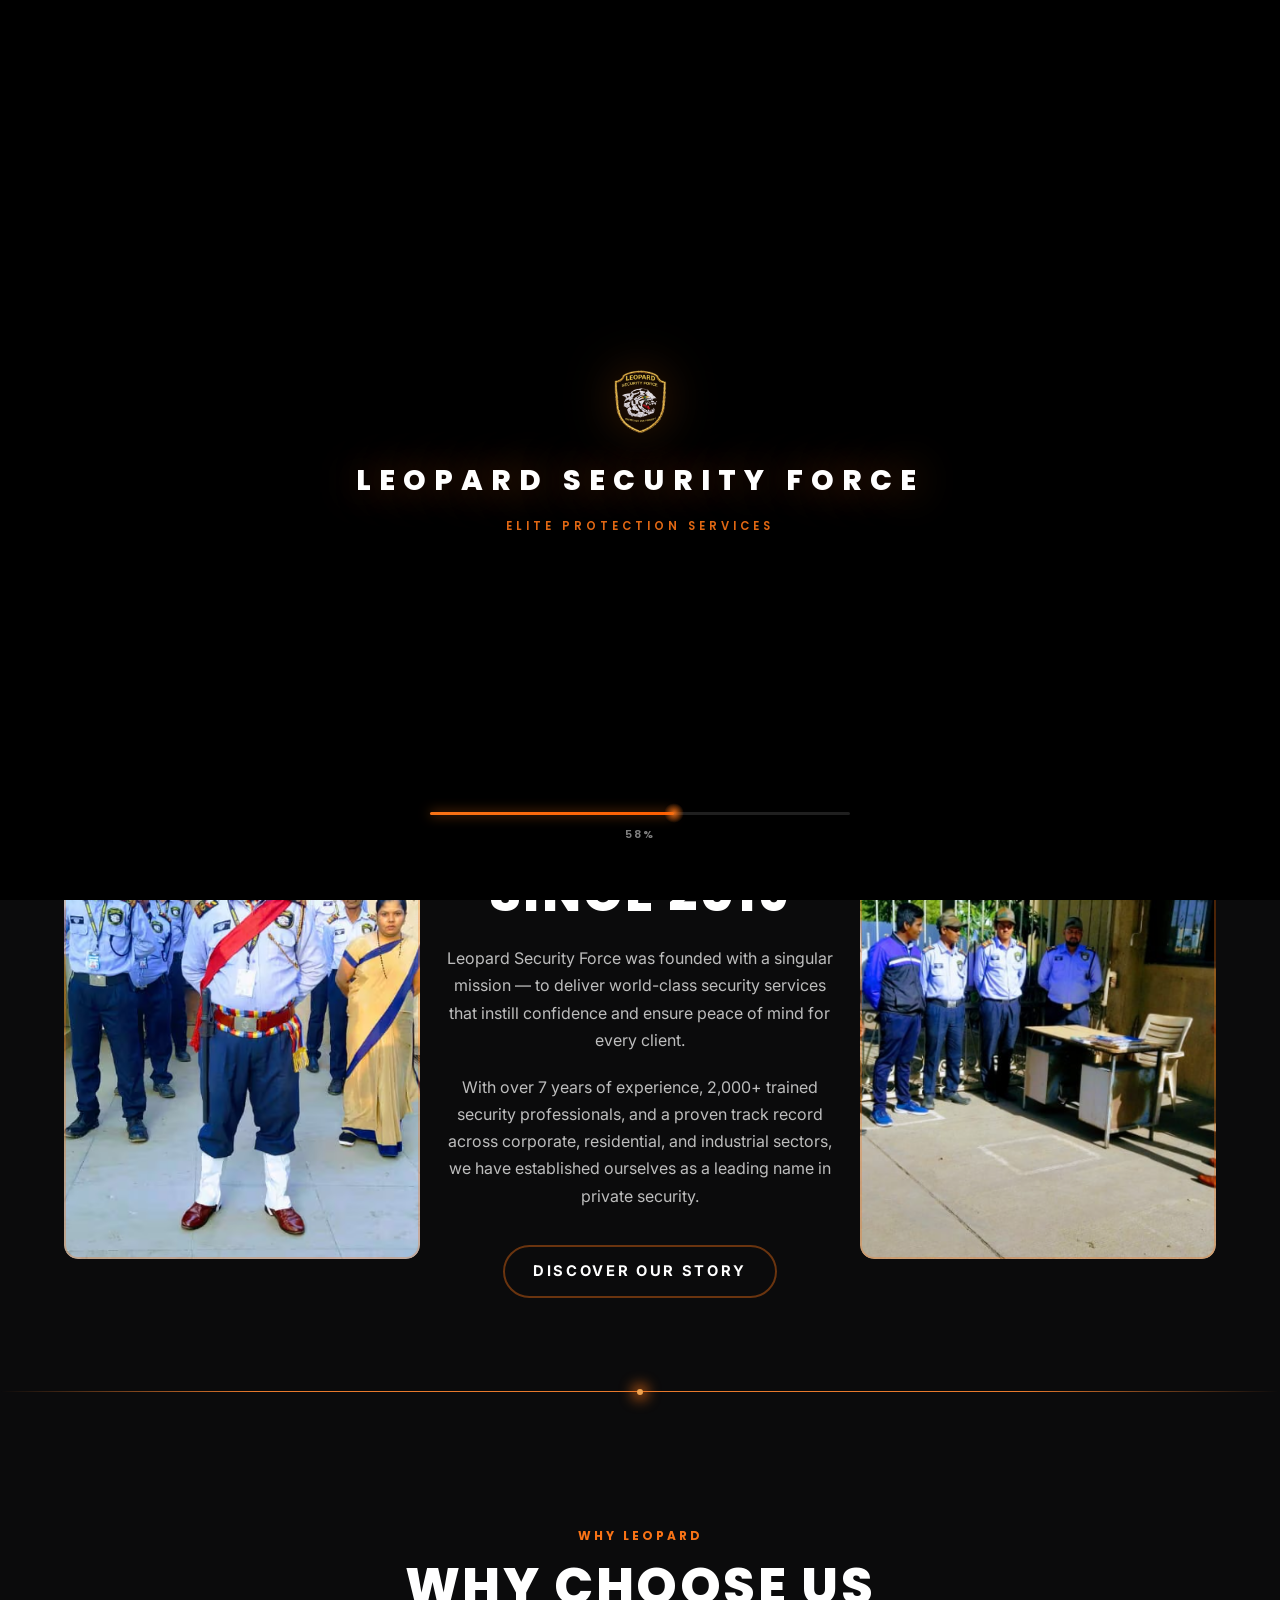
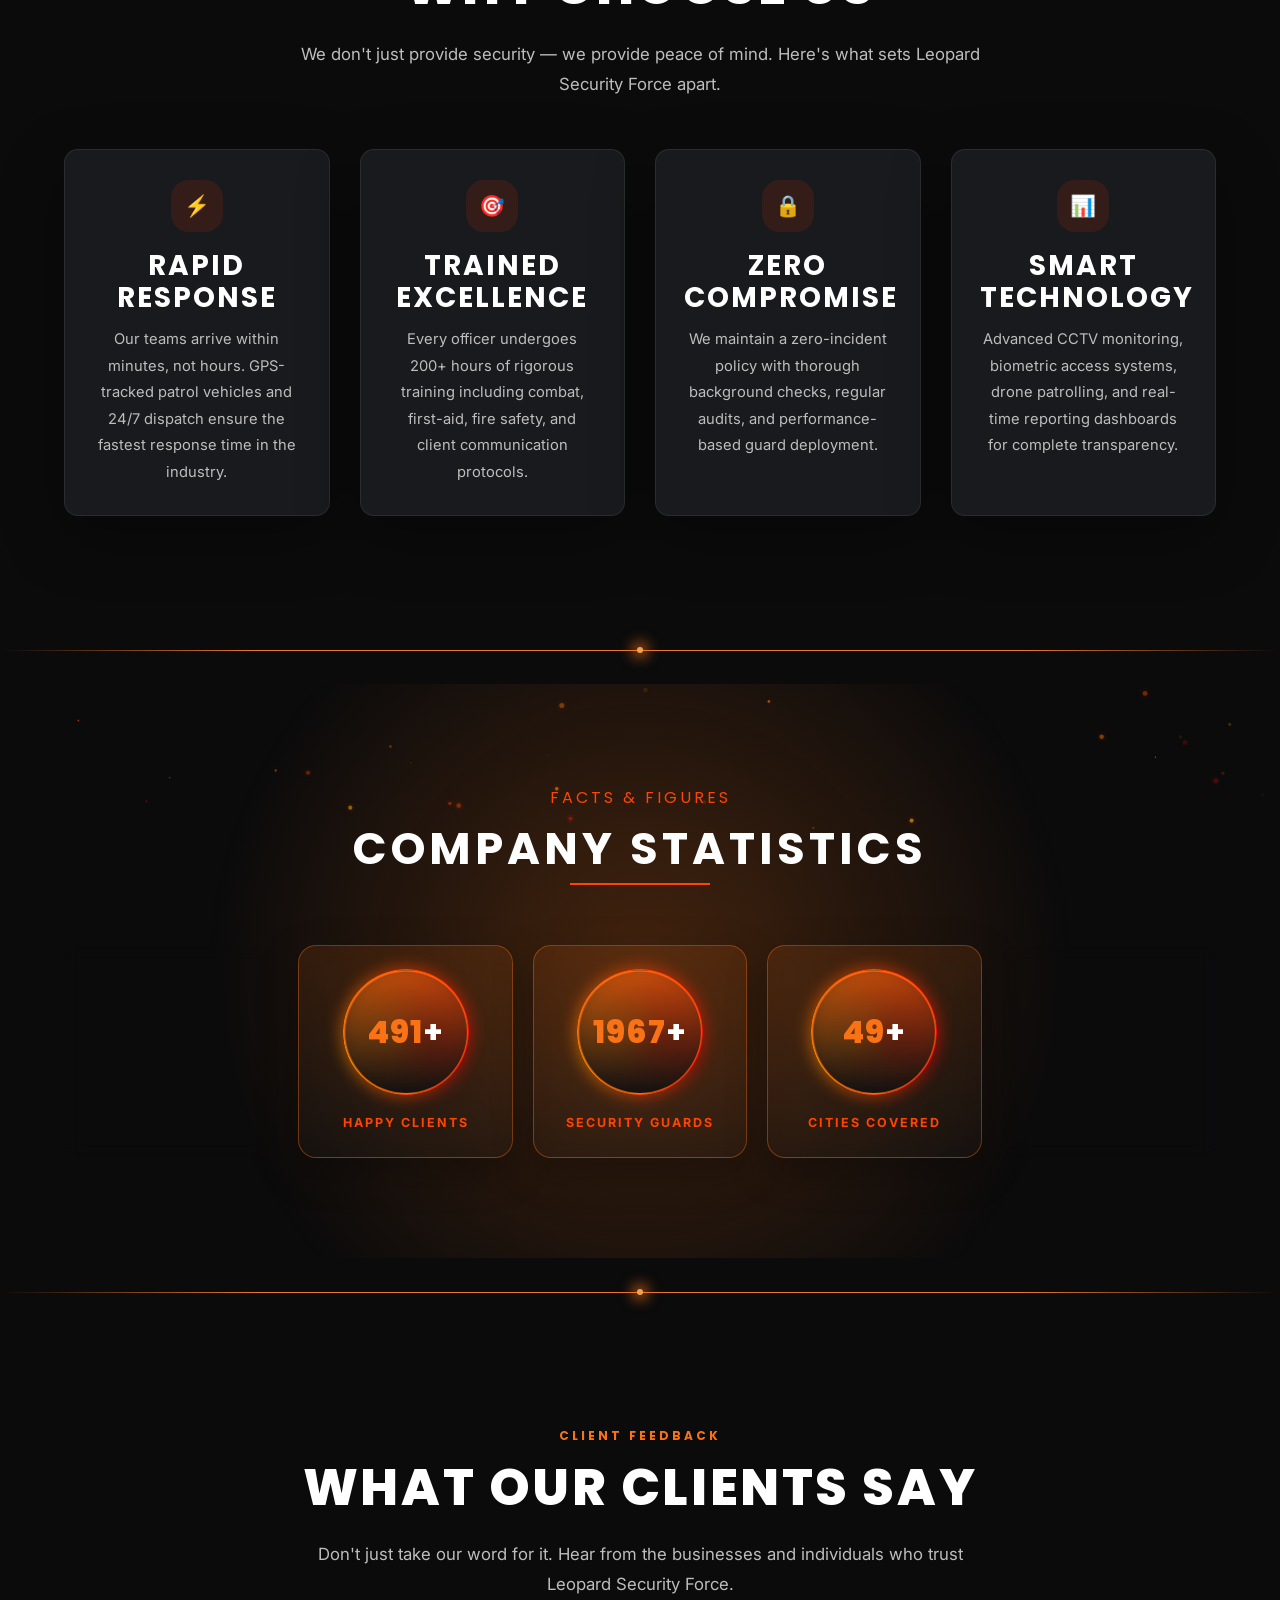
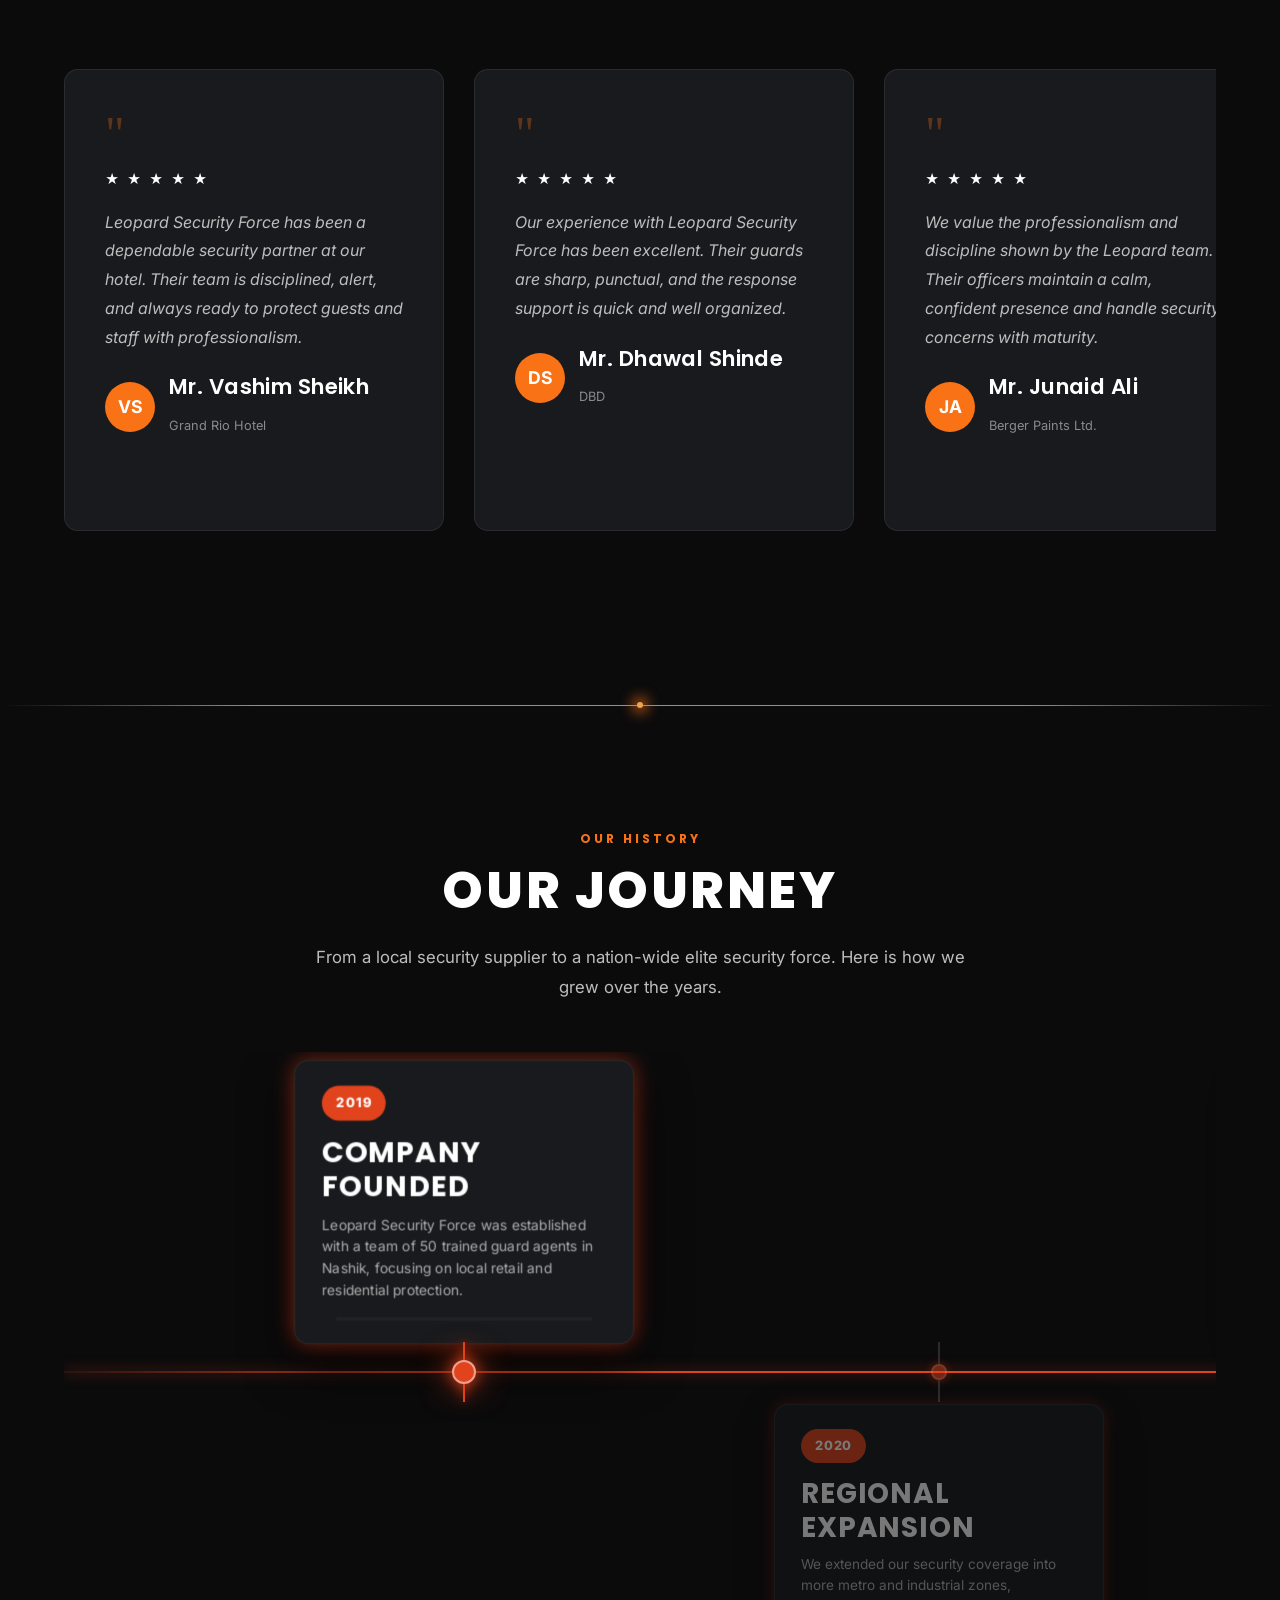
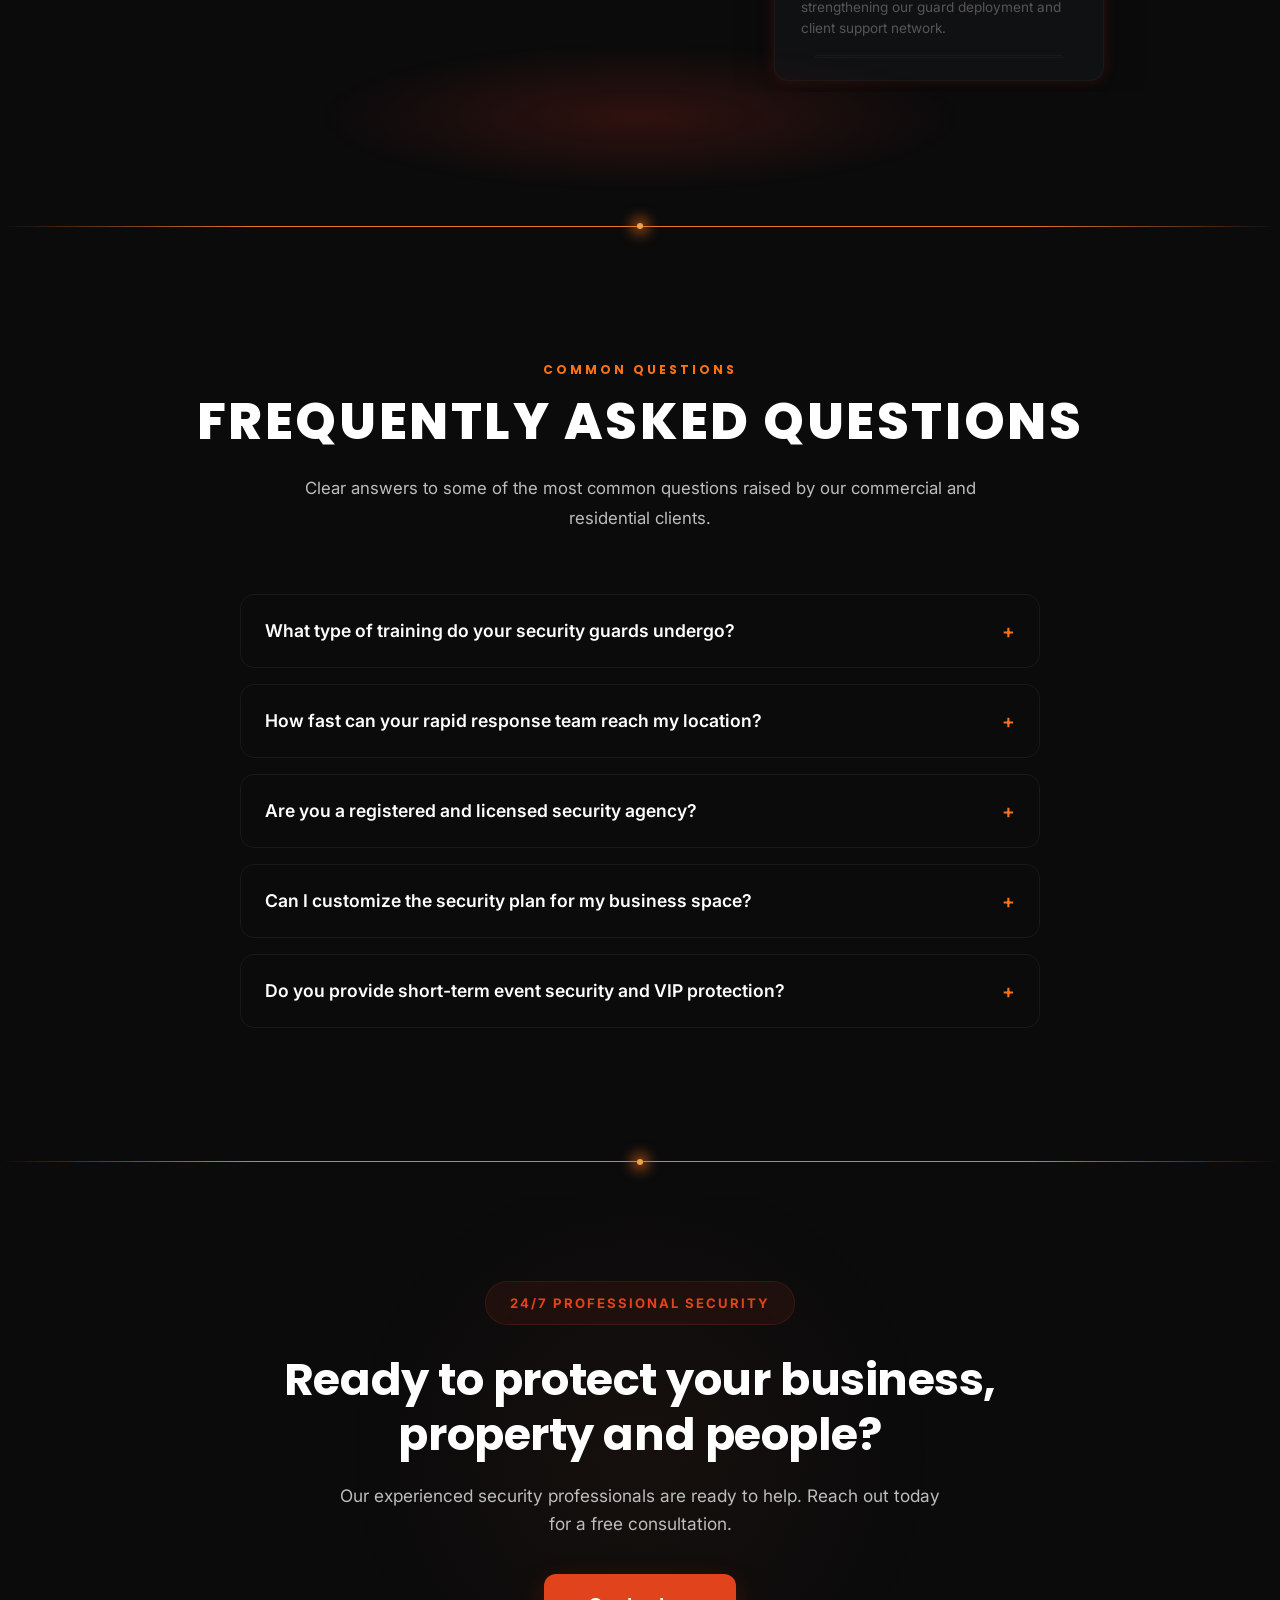
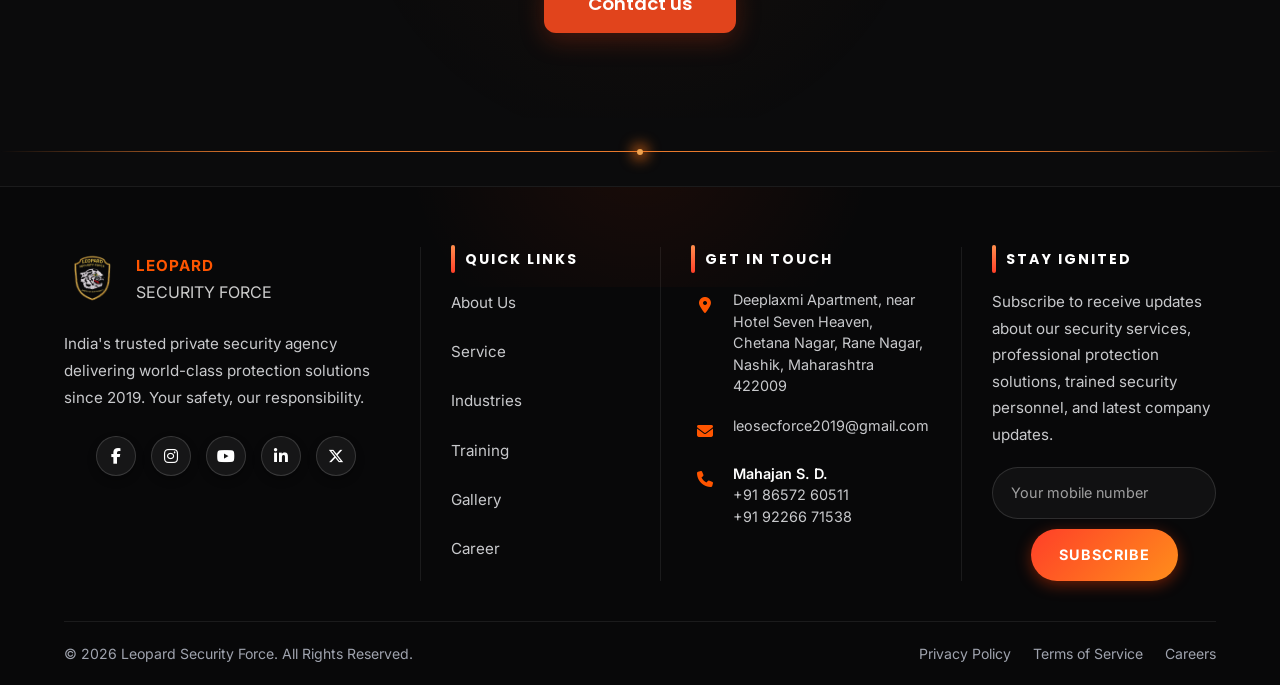
==== index.html @ 2e4fa87d "Add files via upload updated code of website" ====
﻿<!DOCTYPE html>
<html lang="en">

<head>
  <meta charset="UTF-8">
  <meta name="viewport" content="width=device-width, initial-scale=1.0">
  <title>Leopard Security Force — Elite Protection & Security Services</title>
  <meta name="description"
    content="Leopard Security Force provides premium security solutions including armed guards, CCTV surveillance, event security, and corporate protection. Trusted by 500+ clients nationwide.">
  <meta name="keywords"
    content="security agency, armed guards, CCTV surveillance, event security, corporate protection, security services">
  <link rel="icon" type="image/png" href="logo.png">
  <style>
    /* Hide scrolling line / scrollbar globally on mobile, tablet, and laptop */
    html,
    body {
      overflow-x: hidden;
      scrollbar-width: none !important;
      /* Firefox */
      -ms-overflow-style: none !important;
      /* IE/Edge */
    }


    html::-webkit-scrollbar,
    body::-webkit-scrollbar,
    *::-webkit-scrollbar {
      display: none !important;
      width: 0 !important;
      height: 0 !important;
    }

    /* ============================
       HEADER NAVIGATION
       ============================ */
    .navbar {
      position: fixed;
      top: 0;
      left: 0;
      width: 100%;
      z-index: 9999;
      padding: 0;
      margin: 0;
      background: rgba(11, 11, 12, 0.95);
      border-bottom: 1px solid rgba(255, 255, 255, 0.08);
      backdrop-filter: blur(10px);
    }

    .navbar .container {
      position: relative;
      display: flex;
      align-items: center;
      justify-content: space-between;
      width: 100%;
      height: 48px;
      padding: 12px 30px;
    }

    .nav-logo {
      display: flex;
      align-items: center;
      gap: 0;
      flex: 0 0 auto;
      position: relative;
      z-index: 2;
    }

    .nav-logo .brand-mark {
      width: 38px;
      height: 38px;
      border-radius: 50%;
      background: transparent;
      display: grid;
      place-items: center;
      font-size: 1rem;
      font-weight: 800;
      letter-spacing: 0.18em;
      color: #fff;
      border: 2px solid #F97316;
      box-shadow: 0 0 20px rgba(249, 115, 22, 0.16);
      margin-right: 0;
    }

    .nav-logo-text {
      display: none;
    }

    .nav-logo-text span {
      display: none;
    }

    .nav-links {
      position: absolute;
      left: 50%;
      transform: translateX(-50%);
      display: flex;
      align-items: center;
      justify-content: center;
      gap: 32px;
      list-style: none;
      padding: 0;
      margin: 0;
    }

    .nav-links li {
      display: flex;
    }

    .nav-links a {
      position: relative;
      padding: 4px 0;
      font-size: 0.9rem;
      font-weight: 600;
      letter-spacing: 0.12em;
      text-transform: capitalize;
      color: rgba(255, 255, 255, 0.8);
      transition: color 0.25s ease;
      white-space: nowrap;
    }

    .nav-links a::after {
      content: '';
      position: absolute;
      left: 0;
      bottom: -4px;
      width: 0;
      height: 2px;
      background: #F97316;
      transition: width 0.25s ease;
    }

    .nav-links a:hover::after,
    .nav-links a.active::after {
      width: 100%;
    }

    .nav-links a:hover,
    .nav-links a.active {
      color: #fff;
    }

    .nav-contact-cta {
      display: inline-flex;
      align-items: center;
      justify-content: center;
      padding: 10px 22px;
      background: #F97316;
      color: #fff;
      font-family: 'Poppins', sans-serif;
      font-size: 0.8rem;
      font-weight: 700;
      letter-spacing: 0.12em;
      text-transform: uppercase;
      border-radius: 999px;
      box-shadow: 0 0 18px rgba(249, 115, 22, 0.24);
      transition: background 0.25s ease, transform 0.25s ease, box-shadow 0.25s ease;
      flex-shrink: 0;
      position: relative;
      z-index: 2;
      margin-left: auto;
    }

    .nav-contact-cta:hover {
      background: #EA580C;
      transform: translateY(-1px);
      box-shadow: 0 0 22px rgba(249, 115, 22, 0.36);
    }

    @media (max-width: 1200px) {
      .nav-links {
        gap: 24px;
      }

      .nav-links a {
        font-size: 0.88rem;
      }
    }

    @media (max-width: 900px) {
      .nav-links {
        display: none;
      }

      .nav-contact-cta {
        display: inline-flex;
        padding: 10px 18px;
        font-size: 0.74rem;
      }
    }

    /* ============================
       INTAKE MODAL OVERLAY
       ============================ */
    /* ============================
       INTAKE MODAL OVERLAY (Screenshot Redesign)
       ============================ */
    #intakeOverlay {
      position: fixed;
      inset: 0;
      z-index: 99999;
      display: none;
      flex-direction: column;
      align-items: center;
      justify-content: flex-start;
      padding: 2rem 1rem;
      overflow-y: auto;
      -webkit-overflow-scrolling: touch;
      background: rgba(7, 7, 9, 0.96);
      transition: opacity .4s ease;
    }

    #intakeOverlay.hidden {
      opacity: 0;
      pointer-events: none;
    }

    #intakeOverlay canvas {
      position: absolute;
      inset: 0;
      z-index: -3;
    }

    .intake-dot-grid {
      position: absolute;
      inset: 0;
      z-index: -2;
      opacity: .25;
      background-image: radial-gradient(circle, rgba(225, 68, 28, 0.15) 1px, transparent 1px);
      background-size: 26px 26px;
    }

    .intake-vignette {
      position: absolute;
      inset: 0;
      z-index: -1;
      background: radial-gradient(ellipse at center, transparent 0%, rgba(7, 7, 9, 0.6) 55%, rgba(7, 7, 9, 0.98) 100%);
    }

    .intake-radar {
      position: absolute;
      right: -6rem;
      top: -6rem;
      width: 380px;
      height: 380px;
      opacity: .14;
      border-radius: 50%;
    }

    .intake-radar-sweep {
      width: 100%;
      height: 100%;
      border-radius: 50%;
      background: conic-gradient(from 0deg, rgba(225, 68, 28, 0.85) 0deg, transparent 40deg, transparent 360deg);
      animation: intakeSweep 6s linear infinite;
    }

    @keyframes intakeSweep {
      to {
        transform: rotate(360deg);
      }
    }

    .intake-ping {
      position: absolute;
      width: 4px;
      height: 4px;
      border-radius: 50%;
      background: rgba(225, 68, 28, .8);
      box-shadow: 0 0 6px 2px rgba(225, 68, 28, .5);
      animation: intakeDrift linear infinite;
    }

    .intake-brand {
      margin-bottom: 1.4rem;
      text-align: center;
      display: flex;
      flex-direction: column;
      gap: .25rem;
    }

    .intake-brand .ibname {
      font-weight: 800;
      font-size: 1.35rem;
      color: #fff;
      letter-spacing: .02em;
      font-family: 'Poppins', sans-serif;
    }

    .intake-brand .ibsub {
      color: #E1441C;
      font-size: .68rem;
      font-weight: 700;
      letter-spacing: .22em;
      text-transform: uppercase;
      font-family: 'Poppins', sans-serif;
    }

    .intake-progress {
      width: 100%;
      max-width: 480px;
      margin-bottom: 1.4rem;
    }

    .intake-progress-top {
      display: flex;
      justify-content: space-between;
      font-size: .72rem;
      margin-bottom: .5rem;
      color: #888;
      letter-spacing: .12em;
      text-transform: uppercase;
      font-weight: 600;
    }

    .intake-progress-top .ipl {
      color: #E1441C;
      font-weight: 700;
    }

    .intake-progress-track {
      position: relative;
      height: 4px;
      border-radius: 99px;
      background: rgba(255, 255, 255, .1);
      overflow: hidden;
    }

    .intake-progress-fill {
      position: absolute;
      inset: 0 auto 0 0;
      border-radius: 99px;
      background: linear-gradient(90deg, #E1441C, #ff3b1d);
      box-shadow: 0 0 10px rgba(225, 68, 28, 0.7);
      transition: width .4s ease;
    }

    .intake-card {
      width: 100%;
      max-width: 480px;
      margin: auto 0;
      background: #0d0d0d;
      border: 1px solid rgba(225, 68, 28, 0.35);
      border-radius: 20px;
      padding: 2.2rem 2.2rem 2rem;
      box-shadow: 0 24px 60px rgba(0, 0, 0, .9);
      animation: intakeFadeUp .4s cubic-bezier(.22, 1, .36, 1);
    }

    @keyframes intakeFadeUp {
      from {
        opacity: 0;
        transform: translateY(14px);
      }

      to {
        opacity: 1;
        transform: translateY(0);
      }
    }

    .intake-eyebrow {
      color: #E1441C;
      font-size: .7rem;
      font-weight: 700;
      margin-bottom: .8rem;
      letter-spacing: .16em;
      text-transform: uppercase;
    }

    .intake-card h2 {
      font-size: 1.55rem;
      font-weight: 800;
      margin-bottom: 1.2rem;
      color: #fff;
      line-height: 1.25;
      font-family: 'Poppins', sans-serif;
    }

    .intake-card .intake-sub {
      color: #aaa;
      font-size: .88rem;
      margin-bottom: 1.4rem;
    }

    .intake-field {
      margin-bottom: 1.1rem;
    }

    .intake-field label {
      display: block;
      font-size: .68rem;
      color: #888;
      margin-bottom: .4rem;
      letter-spacing: .12em;
      text-transform: uppercase;
      font-weight: 600;
    }

    .intake-field input {
      width: 100%;
      background: #141414;
      border: 1px solid #E1441C;
      border-radius: 10px;
      padding: .85rem 1rem;
      color: #ffffff;
      font-size: .95rem;
      outline: none;
      transition: border-color .2s, box-shadow .2s;
      font-family: inherit;
    }

    .intake-field input:focus {
      border-color: #E1441C;
      box-shadow: 0 0 0 3px rgba(225, 68, 28, .3);
      background: #181818;
    }

    .intake-field .ierr {
      color: #ff4444;
      font-size: .72rem;
      margin-top: .35rem;
    }

    .intake-options {
      display: grid;
      grid-template-columns: 1fr 1fr;
      gap: .7rem;
    }

    .intake-options.single,
    .intake-options.timeline-horizontal {
      grid-template-columns: 1fr;
    }

    .intake-opt {
      border: 1px solid rgba(255, 255, 255, .1);
      background: #141414;
      border-radius: 10px;
      padding: .8rem 1rem;
      text-align: left;
      font-size: .9rem;
      color: #d0d0d0;
      font-weight: 500;
      transition: .2s;
      cursor: pointer;
      font-family: inherit;
    }

    .intake-opt:hover {
      border-color: rgba(225, 68, 28, .5);
      color: #fff;
      background: #181818;
    }

    .intake-opt.selected {
      border: 1.5px solid #E1441C;
      background: rgba(225, 68, 28, .14);
      color: #E1441C;
      font-weight: 600;
      box-shadow: 0 0 10px rgba(225, 68, 28, .25);
    }

    .intake-row {
      display: flex;
      gap: .8rem;
      margin-top: 1.5rem;
    }

    .intake-btn {
      border-radius: 10px;
      padding: .85rem 1.2rem;
      font-size: .9rem;
      font-weight: 700;
      letter-spacing: .02em;
      transition: .2s;
      cursor: pointer;
      border: none;
      font-family: inherit;
    }

    .intake-btn-primary {
      flex: 1;
      background: #E1441C !important;
      color: #fff !important;
      box-shadow: 0 4px 14px rgba(225, 68, 28, .35) !important;
    }

    .intake-btn-primary:hover {
      background: #c53814 !important;
      transform: translateY(-1px);
    }

    .intake-btn-primary:disabled {
      opacity: .4;
      cursor: not-allowed;
      box-shadow: none;
    }

    .intake-btn-ghost {
      background: #141414;
      border: 1px solid rgba(255, 255, 255, .15);
      color: #e0e0e0;
      border-radius: 10px;
      padding: .85rem 1.2rem;
      font-size: .9rem;
      font-weight: 600;
    }

    .intake-btn-ghost:hover {
      border-color: #E1441C;
      color: #fff;
      background: #181818;
    }

    .intake-skip {
      margin-top: 1.6rem;
      background: none;
      border: none;
      color: #777;
      font-size: .78rem;
      text-decoration: underline;
      text-underline-offset: 4px;
      cursor: pointer;
      font-family: inherit;
      transition: color .2s;
    }

    .intake-skip:hover {
      color: #bbb;
    }

    .intake-spinner {
      width: 14px;
      height: 14px;
      border: 2px solid rgba(255, 255, 255, .2);
      border-top-color: #fff;
      border-radius: 50%;
      animation: intakeSpin .6s linear infinite;
      display: inline-block;
      vertical-align: -2px;
      margin-right: 6px;
    }

    @keyframes intakeSpin {
      to {
        transform: rotate(360deg);
      }
    }

    .intake-error-box {
      border: 1px solid rgba(255, 50, 50, .35);
      background: rgba(255, 50, 50, .08);
      border-radius: 8px;
      padding: .65rem .9rem;
      font-size: .8rem;
      color: #ff5555;
      margin-bottom: .8rem;
    }

    .intake-cursor {
      display: inline-block;
      width: 2px;
      height: .85em;
      background: #F97316;
      margin-left: 2px;
      vertical-align: middle;
      animation: intakeBlink 1s step-end infinite;
    }

    @keyframes intakeBlink {
      50% {
        opacity: 0;
      }
    }

    #intakeSuccess {
      position: fixed;
      inset: 0;
      z-index: 100000;
      display: none;
      align-items: center;
      justify-content: center;
      background: #0A0C0E;
      text-align: center;
      padding: 2rem;
      overflow: hidden;
    }

    #intakeSuccess.show {
      display: flex;
    }

    #intakeSuccess .is-glow {
      position: absolute;
      inset: 0;
      background: radial-gradient(ellipse at center, rgba(249, 115, 22, .25) 0%, rgba(10, 12, 14, .92) 55%, #0A0C0E 100%);
    }

    #intakeSuccess .is-star {
      position: absolute;
      width: 2px;
      height: 2px;
      border-radius: 50%;
      background: #fff;
      animation: isTwinkle 3.5s ease-in-out infinite;
    }

    @keyframes isTwinkle {

      0%,
      100% {
        opacity: .12;
      }

      50% {
        opacity: .85;
      }
    }

    #intakeSuccess .is-content {
      position: relative;
      z-index: 1;
      max-width: 460px;
    }

    .is-check {
      width: 60px;
      height: 60px;
      border-radius: 50%;
      border: 1px solid rgba(249, 115, 22, .45);
      background: rgba(249, 115, 22, .15);
      display: flex;
      align-items: center;
      justify-content: center;
      margin: 0 auto 1.3rem;
      box-shadow: 0 0 28px rgba(249, 115, 22, .4);
    }

    #intakeSuccess h1 {
      font-size: 2rem;
      font-weight: 700;
      color: #fff;
    }

    #intakeSuccess p {
      color: #999;
      margin-top: .8rem;
      line-height: 1.6;
      font-size: .9rem;
    }

    .is-explore-btn {
      margin-top: 1.8rem;
      background: #F97316;
      color: #fff;
      border: none;
      border-radius: 99px;
      padding: .85rem 2rem;
      font-size: .88rem;
      font-weight: 600;
      cursor: pointer;
      box-shadow: 0 0 22px rgba(249, 115, 22, .35);
      transition: .2s;
      font-family: inherit;
    }

    .is-explore-btn:hover {
      background: #EA580C;
    }

    .is-redirect {
      margin-top: .8rem;
      font-size: .65rem;
      color: rgba(255, 255, 255, .5);
    }

    /* Star Rating */
    .intake-stars {
      display: flex;
      gap: .45rem;
      justify-content: center;
      margin: .5rem 0 1rem;
    }

    .intake-star-btn {
      background: none;
      padding: .2rem;
      border-radius: 8px;
      transition: transform .15s ease;
      border: none;
      cursor: pointer;
    }

    .intake-star-btn:hover {
      transform: scale(1.15);
    }

    .intake-star-btn svg {
      width: 38px;
      height: 38px;
      stroke: #F97316;
      stroke-width: 1.8;
      fill: rgba(249, 115, 22, 0.18);
      transition: all .15s ease;
    }

    .intake-star-btn:hover svg,
    .intake-star-btn.active svg {
      fill: #F97316;
      stroke: #FF8C00;
      filter: drop-shadow(0 0 8px rgba(249, 115, 22, 0.6));
    }

    .intake-rating-hint {
      text-align: center;
      font-size: .78rem;
      color: #888;
      min-height: 1.2em;
      margin-bottom: .8rem;
    }

    .intake-rating-hint.good {
      color: #4CAF50;
    }

    .intake-rating-hint.low {
      color: #ff6666;
    }

    /* Textarea */
    .intake-field textarea {
      width: 100%;
      background: rgba(255, 255, 255, .04);
      border: 1px solid rgba(255, 255, 255, .12);
      border-radius: 8px;
      padding: .75rem 1rem;
      color: #f0f0f0;
      font-size: .88rem;
      outline: none;
      transition: border-color .2s;
      resize: vertical;
      min-height: 80px;
      font-family: inherit;
    }

    .intake-field textarea:focus {
      border-color: #F97316;
    }

    /* Success pings green */
    .intake-ping-green {
      position: absolute;
      width: 4px;
      height: 4px;
      border-radius: 50%;
      background: rgba(76, 175, 80, .7);
      box-shadow: 0 0 8px 3px rgba(76, 175, 80, .4);
      animation: intakeDrift linear infinite;
    }

    @media (max-width:640px) {
      .intake-options {
        grid-template-columns: 1fr;
      }

      .intake-card {
        padding: 1.5rem;
      }
    }
  </style>
  <link rel="stylesheet" href="style.css">
  <link rel="stylesheet" href="tracker.css">
  <link rel="stylesheet" href="design-system.css">
  <link rel="stylesheet" href="https://cdnjs.cloudflare.com/ajax/libs/font-awesome/6.5.2/css/all.min.css" />

  <style>
    * {
      margin: 0;
      padding: 0;
      box-sizing: border-box;
    }

    .hero-banner {
      width: 100%;
      margin: 0;
      padding: 0;
      line-height: 0;
      display: block;
    }

    .hero-image {
      width: 100%;
      height: auto;
      display: block;
      margin: 0;
      padding: 0;
      vertical-align: top;
    }

    .hero-divider {
      position: relative;
      width: 100%;
      height: 28px;
      background: #0B0B0C;
      overflow: hidden;
      margin-top: -12px;
      padding: 0;
      z-index: 10;
    }

    .hero-divider .glow {
      position: absolute;
      left: 0;
      right: 0;
      top: 0;
      height: 36px;
      background: radial-gradient(ellipse 60% 100% at 50% 0%, rgba(225, 68, 28, 0.22) 0%, transparent 80%);
    }

    .hero-divider .top-line {
      position: absolute;
      left: 0;
      right: 0;
      top: 0;
      height: 2px;
      background: linear-gradient(to right, transparent 0%, rgba(225, 68, 28, 0.3) 15%, #E1441C 50%, rgba(225, 68, 28, 0.3) 85%, transparent 100%);
      box-shadow: 0 0 10px rgba(225, 68, 28, 0.5);
    }

    .hero-divider .spark {
      display: none;
    }
  </style>
</head>

<body>

  <!-- ========== CINEMATIC VIDEO PRELOADER ========== -->
  <div id="preloader" role="status" aria-label="Loading Leopard Security Force">
    <!-- Video background -->
    <video id="preloader-video" autoplay loop muted playsinline preload="auto">
      <source src="loadervideo.mp4" type="video/mp4">
    </video>

    <!-- Dark overlay vignette -->
    <div class="preloader-vignette"></div>

    <!-- Brand overlay -->
    <div class="preloader-brand">
      <img src="logo.png" alt="Leopard Security Force Logo" class="preloader-logo">
      <div class="preloader-brand-name">LEOPARD SECURITY FORCE</div>
      <div class="preloader-brand-tag">ELITE PROTECTION SERVICES</div>
    </div>

    <!-- Bottom progress bar -->
    <div class="preloader-progress-wrap">
      <div class="preloader-progress-bar">
        <div class="preloader-progress-fill" id="preloader-fill"></div>
        <div class="preloader-progress-glow" id="preloader-glow"></div>
      </div>
      <div class="preloader-percent" id="preloader-pct">0%</div>
    </div>
  </div>

  <!-- ========== INTAKE OVERLAY (7-Step Wizard) ========== -->
  <div id="intakeOverlay" style="display:none;">
    <canvas id="intakeCanvas"></canvas>
    <div class="intake-dot-grid"></div>
    <div class="intake-vignette"></div>
    <div class="intake-radar">
      <div class="intake-radar-sweep"></div>
    </div>
    <div id="intakePings"></div>

    <div class="intake-brand">
      <div class="ibname">Leopard Security Force</div>
      <div class="ibsub">Premium Protection Intake</div>
    </div>

    <div class="intake-progress" id="intakeProgressWrap">
      <div class="intake-progress-top">
        <span class="ipl">Clearance Intake</span>
        <span id="intakeStepCount">01 / 07</span>
      </div>
      <div class="intake-progress-track">
        <div class="intake-progress-fill" id="intakeProgressFill" style="width:14%"></div>
      </div>
    </div>

    <div id="intakeStepArea"></div>

    <button class="intake-skip" id="intakeSkipBtn">Skip for now</button>
  </div>

  <!-- ========== INTAKE SUCCESS SCREEN ========== -->
  <div id="intakeSuccess">
    <div class="is-glow"></div>
    <div id="isStars"></div>
    <div id="isPings"></div>
    <div class="is-content">
      <div class="is-check">
        <svg width="26" height="26" viewBox="0 0 24 24" fill="none">
          <path d="M4 12.5L9.5 18L20 6" stroke="#4CAF50" stroke-width="2.5" stroke-linecap="round"
            stroke-linejoin="round" />
        </svg>
      </div>
      <h1 id="isThankName">Thank You, Guest.</h1>
      <p id="isThankMsg">Your request has been received successfully.<br />Our security experts will contact you
        shortly.</p>
      <button class="is-explore-btn" id="isExploreBtn">Explore Website →</button>
      <div class="is-redirect" id="isRedirectNote">Redirecting automatically in 5s…</div>
    </div>
  </div>



  <!-- ========== NAVBAR ========== -->
  <nav class="navbar home-navbar" id="navbar">
    <div class="container">
      <a href="#" class="nav-logo" aria-label="Leopard Security Force">
        <div class="brand-circle">
          <img src="logo.png" alt="Leopard Shield Logo">
        </div>
        <div class="nav-logo-text">
          <div class="brand-name">LEOPARD</div>
          <div class="brand-sub">SECURITY FORCE</div>
        </div>
      </a>

      <ul class="nav-links" id="navLinks">
        <li><a href="#home" class="active">Home</a></li>
        <li><a href="about.html">About Us</a></li>
        <li><a href="service.html">Service</a></li>
        <li><a href="industries.html">Industries</a></li>
        <li><a href="training.html">Training</a></li>
        <li><a href="gallery.html">Gallery</a></li>
        <li><a href="career.html">Career</a></li>
      </ul>

      <a href="#contact" class="nav-contact-cta">Contact Us</a>
      <div class="hamburger" id="hamburger">
        <span></span><span></span><span></span>
      </div>
    </div>
  </nav>

  <!-- Mobile Menu -->
  <div class="mobile-menu" id="mobileMenu">
    <a href="#home">Home</a>
    <a href="about.html">About Us</a>
    <a href="service.html">Service</a>
    <a href="industries.html">Industries</a>
    <a href="training.html">Training</a>
    <a href="gallery.html">Gallery</a>
    <a href="#contact">Contact Us</a>
    <a href="career.html">Career</a>
  </div>

  <style>
    /* Global scrollbar suppression */
    html,
    body {
      overflow-x: hidden;
      scrollbar-width: none !important;
      -ms-overflow-style: none !important;
    }

    html::-webkit-scrollbar,
    body::-webkit-scrollbar,
    *::-webkit-scrollbar {
      display: none !important;
      width: 0 !important;
      height: 0 !important;
    }

    /* Navbar Customization */
    .navbar {
      position: fixed;
      top: 0;
      left: 0;
      width: 100%;
      z-index: 9999;
      padding: 16px 0;
      margin: 0;
      background: rgba(11, 11, 12, 0.7);
      backdrop-filter: blur(12px);
      -webkit-backdrop-filter: blur(12px);
      border-bottom: 1px solid rgba(255, 255, 255, 0.05);
    }

    .navbar .container {
      display: flex;
      align-items: center;
      justify-content: space-between;
      width: 100%;
      max-width: 1380px;
      margin: 0 auto;
      padding: 0 40px;
      box-sizing: border-box;
    }

    .nav-logo {
      display: flex;
      align-items: center;
      gap: 12px;
      text-decoration: none;
    }

    .nav-logo .brand-circle {
      width: 44px;
      height: 44px;
      display: flex;
      align-items: center;
      justify-content: center;
    }

    .nav-logo .brand-circle img {
      width: 40px;
      height: 40px;
      object-fit: contain;
    }

    .nav-logo-text {
      display: flex;
      flex-direction: column;
      line-height: 1.1;
    }

    .nav-logo-text .logo-bold-orange {
      font-family: 'Poppins', sans-serif;
      font-weight: 800;
      font-size: 1.3rem;
      color: #F97316;
      letter-spacing: 0.05em;
    }

    .nav-logo-text .logo-white-text {
      font-family: 'Poppins', sans-serif;
      font-weight: 700;
      font-size: 0.65rem;
      color: #FFFFFF;
      letter-spacing: 0.16em;
      text-transform: uppercase;
    }

    .nav-links {
      display: flex;
      align-items: center;
      gap: 30px;
      list-style: none;
      padding: 0;
      margin: 0;
    }

    .nav-links a {
      position: relative;
      padding: 6px 0;
      font-family: 'Poppins', sans-serif;
      font-size: 0.82rem;
      font-weight: 600;
      letter-spacing: 0.1em;
      text-transform: uppercase;
      color: rgba(255, 255, 255, 0.85);
      text-decoration: none;
      transition: color 0.25s ease;
    }

    .nav-links a.active::after,
    .nav-links a:hover::after {
      content: '';
      position: absolute;
      left: 0;
      bottom: -2px;
      width: 100%;
      height: 2px;
      background: #F97316;
    }

    .nav-contact-cta {
      display: inline-flex;
      align-items: center;
      justify-content: center;
      padding: 10px 24px;
      background: #F97316;
      color: #FFFFFF;
      font-family: 'Poppins', sans-serif;
      font-size: 0.8rem;
      font-weight: 700;
      letter-spacing: 0.08em;
      text-transform: uppercase;
      border-radius: 999px;
      text-decoration: none;
      box-shadow: 0 0 20px rgba(249, 115, 22, 0.35);
      transition: all 0.3s ease;
    }

    .nav-contact-cta:hover {
      background: #EA580C;
      box-shadow: 0 0 25px rgba(249, 115, 22, 0.6);
      transform: translateY(-1px);
    }

    /* Hero Main Section */
    .hero-exact {
      position: relative;
      width: 100%;
      min-height: auto;
      display: flex;
      align-items: flex-start;
      justify-content: center;
      background: #09090B;
      overflow: hidden;
      padding: 0 0 20px 0;
      /* top padding removed per request */
      box-sizing: border-box;
    }

    /* Hero background layer image */
    .hero-bg-exact {
      position: absolute;
      inset: 0;
      z-index: 1;
      /* use the <img> inside this div as the source of truth */
      background: none;
      display: flex;
      align-items: flex-start;
      /* top align so full image top is visible */
      justify-content: center;
    }

    /* Ensure the inserted image displays the full banner without cropping */
    .hero-bg-exact .hero-bg-img-exact {
      width: 100vw;
      /* make the image span full viewport width */
      max-width: none;
      height: auto;
      /* keep aspect ratio */
      max-height: none;
      object-fit: none;
      display: block;
      margin: 0;
      pointer-events: none;
      align-self: flex-start;
      /* ensure top of image is anchored */
    }

    .hero-banner {
      width: 100%;
      margin: 0;
      padding: 0;
      line-height: 0;
      display: block;
    }

    .hero-image {
      width: 100%;
      height: auto;
      display: block;
      margin: 0;
      padding: 0;
    }

    .hero-divider {
      position: relative;
      width: 100%;
      height: 36px;
      background: #0B0B0C;
      overflow: hidden;
      margin: 0;
      padding: 0;
      display: block;
    }

    .hero-divider .glow-wide,
    .hero-divider .glow-top {
      position: absolute;
      left: 0;
      right: 0;
      top: 0;
      height: 36px;
      background: radial-gradient(ellipse 60% 100% at 50% 0%, rgba(225, 68, 28, 0.22) 0%, transparent 80%);
    }

    .hero-divider .top-line {
      position: absolute;
      left: 0;
      right: 0;
      top: 0;
      height: 2px;
      background: linear-gradient(to right, transparent 0%, rgba(225, 68, 28, 0.3) 15%, #E1441C 50%, rgba(225, 68, 28, 0.3) 85%, transparent 100%);
      box-shadow: 0 0 10px rgba(225, 68, 28, 0.5);
    }

    .hero-divider .spark {
      display: none;
    }

    /* Reduce global container padding to tighten layout */
    /* Remove ALL spacing between navbar and hero image */
    body {
      margin: 0;
      padding: 0;
    }

    /* Restored original navbar styles earlier in the file; removed simplified duplicate rules */

    /* Vignette Overlay */
    .hero-overlay-exact {
      /* disable vignette overlay so background displays untouched */
      position: absolute;
      inset: 0;
      display: none;
      z-index: 2;
    }

    .hero-container-exact {
      position: relative;
      z-index: 4;
      display: flex;
      align-items: center;
      justify-content: space-between;
      gap: 32px;
      width: 100%;
      max-width: 1380px;
      margin: 0 auto;
      padding: 0 40px;
      box-sizing: border-box;
      min-height: 100%;
    }

    .hero-left-exact {
      flex: 0 0 55%;
      max-width: 55%;
      display: flex;
      flex-direction: column;
      justify-content: flex-start;
      align-items: flex-start;
      min-height: auto;
      padding: 0;
      z-index: 5;
    }

    /* Eyebrow */
    .hero-eyebrow-exact {
      font-family: 'Poppins', sans-serif;
      font-size: 0.9rem;
      font-weight: 700;
      color: #F97316;
      letter-spacing: 0.22em;
      text-transform: uppercase;
      margin-bottom: 8px;
    }

    /* Title Styling */
    .hero-title-exact {
      position: relative;
      margin: 0 0 12px 0;
      display: flex;
      flex-direction: column;
      align-items: flex-start;
      max-width: 680px;
      line-height: 1;
    }

    .hero-title-exact .line-leopard,
    .hero-title-exact .line-the-security,
    .hero-title-exact .line-force,
    .hero-title-exact .word-the,
    .hero-title-exact .word-security {
      position: absolute;
      width: 1px;
      height: 1px;
      overflow: hidden;
      clip: rect(0, 0, 0, 0);
      white-space: nowrap;
      border: 0;
    }

    .hero-title-3d-img {
      display: block;
      width: 100%;
      max-width: 920px;
      height: auto;
      margin: -28px 0 0 0;
      transform: scale(1.38);
      transform-origin: top left;
      mix-blend-mode: screen;
      filter: drop-shadow(0 6px 30px rgba(0, 0, 0, 0.55));
      pointer-events: none;
    }

    .hero-title-exact .line-the-security {
      display: flex;
      align-items: baseline;
      gap: 14px;
    }

    .hero-title-exact .word-the {
      font-family: 'Poppins', sans-serif;
      font-style: italic;
      font-size: clamp(2.2rem, 4vw, 3.6rem);
      font-weight: 400;
      color: #E5E7EB;
      text-transform: uppercase;
    }

    .hero-title-exact .word-security {
      font-family: 'Poppins', sans-serif;
      font-size: clamp(3.4rem, 7vw, 6.2rem);
      font-weight: 900;
      color: #FFFFFF;
      letter-spacing: 0.01em;
      text-transform: uppercase;
    }

    .hero-title-exact .line-force {
      font-family: 'Poppins', sans-serif;
      font-size: clamp(4.8rem, 9vw, 8.2rem);
      font-weight: 900;
      color: #FFFFFF;
      letter-spacing: 0.01em;
      text-transform: uppercase;
    }

    /* Divider Line with Flare */
    .hero-divider-exact {
      position: relative;
      width: 100%;
      max-width: 620px;
      height: 2px;
      background: linear-gradient(90deg, transparent 0%, rgba(249, 115, 22, 0.3) 15%, #F97316 45%, #FF6B00 50%, #F97316 55%, rgba(249, 115, 22, 0.3) 85%, transparent 100%);
      margin: 18px auto 28px;
      box-shadow: 0 0 8px rgba(249, 115, 22, 0.5), 0 0 20px rgba(249, 115, 22, 0.2);
    }

    /* Bright center flare orb */
    .hero-divider-exact::before {
      content: '';
      position: absolute;
      left: 50%;
      top: 50%;
      transform: translate(-50%, -50%);
      width: 40px;
      height: 40px;
      background: radial-gradient(circle, rgba(255, 200, 100, 0.6) 0%, rgba(249, 115, 22, 0.3) 35%, transparent 70%);
      border-radius: 50%;
      pointer-events: none;
    }

    .hero-divider-exact::after {
      content: '';
      position: absolute;
      left: 50%;
      top: 50%;
      transform: translate(-50%, -50%);
      width: 8px;
      height: 8px;
      background: radial-gradient(circle, #FFFFFF 0%, #FFD699 40%, #F97316 80%);
      border-radius: 50%;
      box-shadow: 0 0 6px 3px rgba(255, 200, 100, 0.9), 0 0 16px 6px rgba(249, 115, 22, 0.8), 0 0 35px 14px rgba(249, 115, 22, 0.4), 0 0 60px 20px rgba(249, 115, 22, 0.15);
    }

    .hero-copy-below {
      display: flex;
      justify-content: center;
      padding: 20px 20px 36px;
      width: 100%;
    }

    .hero-copy-inner {
      width: 100%;
      max-width: 840px;
      text-align: center;
    }

    .hero-copy-below .hero-desc-exact {
      margin: 0 auto 18px;
    }

    .hero-copy-below .hero-features-exact {
      justify-content: center;
      margin: 0 auto;
    }

    /* Subtitle */
    .hero-desc-exact {
      font-family: 'Poppins', sans-serif;
      font-size: 1.02rem;
      font-weight: 400;
      color: #D1D5DB;
      line-height: 1.75;
      max-width: 560px;
      margin: 0 0 18px 0;
    }

    .hero-cta-support {
      display: flex;
      flex-wrap: wrap;
      align-items: center;
      gap: 18px;
      margin-bottom: 40px;
      font-family: 'Poppins', sans-serif;
      font-size: 0.92rem;
      font-weight: 500;
      color: rgba(255, 255, 255, 0.78);
      letter-spacing: 0.08em;
    }

    .hero-cta-support span {
      position: relative;
      padding-left: 18px;
    }

    .hero-cta-support span:first-child {
      padding-left: 0;
    }

    .hero-cta-support span:not(:first-child)::before {
      content: '';
      position: absolute;
      left: 0;
      top: 50%;
      transform: translateY(-50%);
      width: 1px;
      height: 16px;
      background: rgba(255, 255, 255, 0.25);
    }

    /* Buttons */
    .hero-btns-exact {
      display: flex;
      align-items: center;
      gap: 16px;
      margin-bottom: 48px;
    }

    .btn-exact-primary {
      display: inline-flex;
      align-items: center;
      gap: 10px;
      padding: 14px 32px;
      background: #F97316;
      color: #FFFFFF;
      font-family: 'Poppins', sans-serif;
      font-size: 0.85rem;
      font-weight: 700;
      letter-spacing: 0.1em;
      text-transform: uppercase;
      border-radius: 999px;
      text-decoration: none;
      box-shadow: 0 0 24px rgba(249, 115, 22, 0.4);
      transition: all 0.3s ease;
      border: 1px solid #F97316;
    }

    .btn-exact-primary:hover {
      background: #EA580C;
      border-color: #EA580C;
      box-shadow: 0 0 32px rgba(249, 115, 22, 0.65);
      transform: translateY(-2px);
    }

    .btn-exact-secondary {
      display: inline-flex;
      align-items: center;
      gap: 10px;
      padding: 14px 32px;
      background: rgba(18, 18, 20, 0.7);
      color: #FFFFFF;
      font-family: 'Poppins', sans-serif;
      font-size: 0.85rem;
      font-weight: 700;
      letter-spacing: 0.1em;
      text-transform: uppercase;
      border-radius: 999px;
      text-decoration: none;
      border: 1px solid rgba(255, 255, 255, 0.25);
      transition: all 0.3s ease;
    }

    .btn-exact-secondary:hover {
      border-color: #F97316;
      color: #F97316;
      background: rgba(249, 115, 22, 0.1);
      transform: translateY(-2px);
    }

    /* 4 Feature Items at Bottom */
    .hero-features-exact {
      display: flex;
      align-items: center;
      gap: 28px;
      width: 100%;
      max-width: 720px;
      flex-wrap: wrap;
    }

    .feature-item-exact {
      display: flex;
      align-items: center;
      gap: 12px;
    }

    .feature-item-exact i {
      font-size: 1.3rem;
      color: #F97316;
      flex-shrink: 0;
    }

    .feature-item-exact .feature-text-exact {
      display: flex;
      flex-direction: column;
      line-height: 1.25;
    }

    .feature-item-exact .feature-title-exact {
      font-family: 'Poppins', sans-serif;
      font-size: 0.78rem;
      font-weight: 700;
      color: #FFFFFF;
      letter-spacing: 0.08em;
      text-transform: uppercase;
    }

    .feature-item-exact .feature-sub-exact {
      font-family: 'Poppins', sans-serif;
      font-size: 0.75rem;
      font-weight: 600;
      color: #FFFFFF;
      letter-spacing: 0.08em;
      text-transform: uppercase;
    }

    .feature-divider-exact {
      width: 1px;
      height: 28px;
      background: rgba(255, 255, 255, 0.15);
    }

    .hero-right-exact {
      flex: 0 0 45%;
      max-width: 45%;
      display: none;
    }

    @media (max-width: 1100px) {
      .hero-container-exact {
        padding: 0 24px;
      }

      .hero-left-exact {
        flex: 0 0 60%;
        max-width: 60%;
        padding-right: 0;
      }

      .hero-right-exact {
        flex: 0 0 40%;
        max-width: 40%;
      }

      .hero-features-exact {
        gap: 16px;
      }

      .feature-divider-exact {
        display: none;
      }
    }

    @media (max-width: 900px) {
      .hero-exact {
        padding-top: 5px;
        min-height: auto;
      }

      .hero-container-exact {
        flex-direction: column;
        align-items: flex-start;
      }

      .hero-left-exact {
        flex: 0 0 100%;
        max-width: 100%;
      }

      .hero-right-exact {
        flex: 0 0 100%;
        max-width: 100%;
        justify-content: center;
        margin-top: 30px;
      }

      .hero-guard-img-exact {
        max-height: 50vh;
      }
    }

    @media (max-width: 600px) {
      .hero-btns-exact {
        flex-direction: column;
        width: 100%;
      }

      .btn-exact-primary,
      .btn-exact-secondary {
        width: 100%;
        justify-content: center;
      }

      .hero-features-exact {
        display: grid;
        grid-template-columns: 1fr 1fr;
        gap: 16px;
      }
    }
  </style>

  <!-- ========== HERO SECTION ========== -->
  <section class="hero-banner">
    <img src="a111.png" alt="Leopard Security Force" class="hero-image">
  </section>

  <!-- Divider -->
  <div class="hero-divider">
    <div class="glow"></div>
    <div class="top-line"></div>
    <span class="spark" style="width:2px; height:2px; left:18%; top:20%;"></span>
    <span class="spark" style="width:2px; height:2px; left:82%; top:24%;"></span>
    <span class="spark" style="width:1.5px; height:1.5px; left:38%; top:55%;"></span>
    <span class="spark" style="width:1.5px; height:1.5px; left:62%; top:48%;"></span>
    <span class="spark" style="width:1.5px; height:1.5px; left:50%; top:75%;"></span>
  </div>

  <!-- ========== WHO WE ARE ========== -->
  <section class="about" id="whoweare" style="padding: 100px 0 60px;">
    <div class="container">
      <div class="about-grid about-grid-centered">
        <div class="gallery-rotator-box about-rotator reveal about-image-left" data-rotate-delay="4000">
          <div class="gallery-rotator-slide gallery-item active">
            <img src="a27.png" alt="Gallery Image 1">
          </div>
          <div class="gallery-rotator-slide gallery-item">
            <img src="51.png" alt="Gallery Image 3">
          </div>
          <div class="gallery-rotator-slide gallery-item">
            <img src="47.png" alt="Gallery Image 4">
          </div>
          <div class="gallery-rotator-slide gallery-item">
            <img src="31.png" alt="Gallery Image 5">
          </div>
        </div>
        <div class="about-text reveal about-text-middle">
          <div class="section-label">Who We Are</div>
          <h2 class="section-title">TRUSTED GUARDIANS<br>SINCE 2019</h2>
          <p>Leopard Security Force was founded with a singular mission — to deliver world-class security services
            that
            instill confidence and ensure peace of mind for every client.</p>
          <p>With over 7 years of experience, 2,000+ trained security professionals, and a proven track record across
            corporate, residential, and industrial sectors, we have established ourselves as a leading name in private
            security.</p>
          <a href="about.html" class="btn btn-outline" style="margin-top: 15px;">Discover Our Story</a>
        </div>
        <div class="gallery-rotator-box about-rotator reveal about-image-right" data-rotate-delay="4000">
          <div class="gallery-rotator-slide gallery-item active">
            <img src="45.png" alt="Gallery Image 8">
          </div>
          <div class="gallery-rotator-slide gallery-item">
            <img src="a15.png" alt="Gallery Image 11">
          </div>
          <div class="gallery-rotator-slide gallery-item">
            <img src="a19.png" alt="Gallery Image 9">
          </div>
          <div class="gallery-rotator-slide gallery-item">
            <img src="b8.jpeg" alt="Gallery Image 14">
          </div>
        </div>
      </div>
    </div>
  </section>
  <div class="space-divider" aria-hidden="true">
    <div class="divider-line"></div>
    <span class="glow-dot"></span>
  </div>
  <!-- ========== WHY CHOOSE US ========== -->
  <section class="why-us" id="whyus">
    <div class="container">
      <div class="why-us-header reveal">
        <div class="section-label">Why Leopard</div>
        <h2 class="section-title">WHY CHOOSE US</h2>
        <p class="section-desc">We don't just provide security — we provide peace of mind. Here's what sets Leopard
          Security Force apart.</p>
      </div>
      <div class="why-grid">
        <div class="why-card reveal">
          <div class="why-icon">⚡</div>
          <h3>RAPID RESPONSE</h3>
          <p>Our teams arrive within minutes, not hours. GPS-tracked patrol vehicles and 24/7 dispatch ensure the
            fastest response time in the industry.</p>
        </div>
        <div class="why-card reveal">
          <div class="why-icon">🎯</div>
          <h3>TRAINED EXCELLENCE</h3>
          <p>Every officer undergoes 200+ hours of rigorous training including combat, first-aid, fire safety, and
            client communication protocols.</p>
        </div>
        <div class="why-card reveal">
          <div class="why-icon">🔒</div>
          <h3>ZERO COMPROMISE</h3>
          <p>We maintain a zero-incident policy with thorough background checks, regular audits, and performance-based
            guard deployment.</p>
        </div>
        <div class="why-card reveal">
          <div class="why-icon">📊</div>
          <h3>SMART TECHNOLOGY</h3>
          <p>Advanced CCTV monitoring, biometric access systems, drone patrolling, and real-time reporting dashboards
            for complete transparency.</p>
        </div>
      </div>
    </div>
  </section>
  <div class="space-divider" aria-hidden="true">
    <div class="divider-line"></div>
    <span class="glow-dot"></span>
  </div>
  <!-- ========== COMPANY STATISTICS ========== -->
  <section class="stats-banner" id="stats">
    <canvas id="statsCanvas"
      style="position: absolute; inset: 0; width: 100%; height: 100%; pointer-events: none; z-index: 1;"></canvas>
    <div class="container" style="position: relative; z-index: 2;">
      <div class="stats-header reveal" style="text-align: center; margin-bottom: 60px;">
        <div
          style="font-family: var(--font-display); font-size: 1rem; letter-spacing: 3px; color: #ff4500; text-transform: uppercase; margin-bottom: 12px;">
          FACTS & FIGURES
        </div>
        <h2
          style="font-family: var(--font-display); font-size: 1.8rem; letter-spacing: 4px; color: #ffffff; text-transform: uppercase; margin-bottom: 8px;">
          COMPANY STATISTICS</h2>
        <div style="width: 140px; height: 2px; background: #ff4500; margin: 0 auto;"></div>
      </div>
      <div class="stats-grid">
        <div class="stat-item reveal">
          <div class="stat-circle">
            <span class="counter" data-target="7">0</span>+
          </div>
          <p>Years Experience</p>
        </div>
        <div class="stat-item reveal">
          <div class="stat-circle">
            <span class="counter" data-target="500">0</span>+
          </div>
          <p>Happy Clients</p>
        </div>
        <div class="stat-item reveal">
          <div class="stat-circle">
            <span class="counter" data-target="2000">0</span>+
          </div>
          <p>Security Guards</p>
        </div>
        <div class="stat-item reveal">
          <div class="stat-circle">
            <span class="counter" data-target="50">0</span>+
          </div>
          <p>Cities Covered</p>
        </div>
        <div class="stat-item reveal">
          <div class="stat-circle">
            <span class="counter" data-target="24">0</span>/7
          </div>
          <p>Rapid Response</p>
        </div>
      </div>
    </div>
  </section>
  <div class="space-divider" aria-hidden="true">
    <div class="divider-line"></div>
    <span class="glow-dot"></span>
  </div>
  <!-- ========== TESTIMONIALS ========== -->
  <section class="testimonials" id="testimonials">
    <div class="container">
      <div class="testimonials-header reveal">
        <div class="section-label">Client Feedback</div>
        <h2 class="section-title">WHAT OUR CLIENTS SAY</h2>
        <p class="section-desc">Don't just take our word for it. Hear from the businesses and individuals who trust
          Leopard Security Force.</p>
      </div>
      <div class="testimonials-slider">
        <!-- Review 1 -->
        <div class="testimonial-card reveal">
          <div class="testimonial-quote">"</div>
          <div class="testimonial-stars">★ ★ ★ ★ ★</div>
          <p>Leopard Security Force has been a dependable security partner at our hotel. Their team is disciplined,
            alert, and always ready to protect guests and staff with professionalism.</p>
          <div class="testimonial-author">
            <div class="testimonial-avatar">VS</div>
            <div>
              <h4>Mr. Vashim Sheikh</h4>
              <span>Grand Rio Hotel</span>
            </div>
          </div>
        </div>

        <!-- Review 2 -->
        <div class="testimonial-card reveal">
          <div class="testimonial-quote">"</div>
          <div class="testimonial-stars">★ ★ ★ ★ ★</div>
          <p>Our experience with Leopard Security Force has been excellent. Their guards are sharp, punctual, and the
            response support is quick and well organized.</p>
          <div class="testimonial-author">
            <div class="testimonial-avatar">DS</div>
            <div>
              <h4>Mr. Dhawal Shinde</h4>
              <span>DBD</span>
            </div>
          </div>
        </div>

        <!-- Review 3 -->
        <div class="testimonial-card reveal">
          <div class="testimonial-quote">"</div>
          <div class="testimonial-stars">★ ★ ★ ★ ★</div>
          <p>We value the professionalism and discipline shown by the Leopard team. Their officers maintain a calm,
            confident presence and handle security concerns with maturity.</p>
          <div class="testimonial-author">
            <div class="testimonial-avatar">JA</div>
            <div>
              <h4>Mr. Junaid Ali</h4>
              <span>Berger Paints Ltd.</span>
            </div>
          </div>
        </div>

        <!-- Review 4 -->
        <div class="testimonial-card reveal">
          <div class="testimonial-quote">"</div>
          <div class="testimonial-stars">★ ★ ★ ★ ★</div>
          <p>Leopard Security Force has given us a reliable security solution for our infrastructure operations. Their
            team is highly responsible and consistent during every shift.</p>
          <div class="testimonial-author">
            <div class="testimonial-avatar">LM</div>
            <div>
              <h4>Mr. Lovekesh Mahajan</h4>
              <span>Swasrik Infra Pvt. Ltd.</span>
            </div>
          </div>
        </div>

        <!-- Review 5 -->
        <div class="testimonial-card reveal">
          <div class="testimonial-quote">"</div>
          <div class="testimonial-stars">★ ★ ★ ★ ★</div>
          <p>The Leopard team has always displayed strong discipline, readiness, and professionalism. Their service
            quality has helped us feel secure at all times.</p>
          <div class="testimonial-author">
            <div class="testimonial-avatar">SM</div>
            <div>
              <h4>Mr. Saurabh Mali</h4>
              <span>Client</span>
            </div>
          </div>
        </div>

        <!-- Review 6 -->
        <div class="testimonial-card reveal">
          <div class="testimonial-quote">"</div>
          <div class="testimonial-stars">★ ★ ★ ★ ★</div>
          <p>We appreciate the quality of service and alert approach used by Leopard Security Force. The team is
            dependable, well organized, and highly professional in field operations.</p>
          <div class="testimonial-author">
            <div class="testimonial-avatar">PU</div>
            <div>
              <h4>Mr. Parag Ughade</h4>
              <span>RMC</span>
            </div>
          </div>
        </div>

        <!-- Review 7 -->
        <div class="testimonial-card reveal">
          <div class="testimonial-quote">"</div>
          <div class="testimonial-stars">★ ★ ★ ★ ★</div>
          <p>Working with Leopard Security Force has been smooth and dependable. Their team is proactive, disciplined,
            and delivers reassuring coverage for our business environment.</p>
          <div class="testimonial-author">
            <div class="testimonial-avatar">SK</div>
            <div>
              <h4>Mr. Sahil Kundani</h4>
              <span>Director, Zepto</span>
            </div>
          </div>
        </div>

        <!-- Review 8 -->
        <div class="testimonial-card reveal">
          <div class="testimonial-quote">"</div>
          <div class="testimonial-stars">★ ★ ★ ★ ★</div>
          <p>Leopard Security Force brings professionalism and attention to detail into every assignment. Their guards
            make us feel safer and more confident in daily operations.</p>
          <div class="testimonial-author">
            <div class="testimonial-avatar">JM</div>
            <div>
              <h4>Mrs. Jayashri Mahajan</h4>
              <span>Founder, Polarity Multi Solutions (PMS)</span>
            </div>
          </div>
        </div>

        <!-- Review 9 -->
        <div class="testimonial-card reveal">
          <div class="testimonial-quote">"</div>
          <div class="testimonial-stars">★ ★ ★ ★ ★</div>
          <p>We have been impressed by the confidence, discipline, and responsible conduct of the Leopard team. Their
            presence adds a strong layer of trust to our business operations.</p>
          <div class="testimonial-author">
            <div class="testimonial-avatar">AJ</div>
            <div>
              <h4>Adv. Avinash Jadhav</h4>
              <span>Client</span>
            </div>
          </div>
        </div>

        <!-- Review 10 -->
        <div class="testimonial-card reveal">
          <div class="testimonial-quote">"</div>
          <div class="testimonial-stars">★ ★ ★ ★ ★</div>
          <p>We are pleased with the quality and professionalism delivered by the Leopard Security Force team. Their
            guards maintain a calm, confident posture and act with great responsibility.</p>
          <div class="testimonial-author">
            <div class="testimonial-avatar">PJ</div>
            <div>
              <h4>Premanand Jadhav</h4>
              <span>Chairman, Kranti Jyoti Vidyalay</span>
            </div>
          </div>
        </div>

        <!-- Review 11 -->
        <div class="testimonial-card reveal">
          <div class="testimonial-quote">"</div>
          <div class="testimonial-stars">★ ★ ★ ★ ★</div>
          <p>Leopard Security Force has shown a high level of professionalism and reliability in every deployment.
            Their
            approach to safety and operational support has been excellent.</p>
          <div class="testimonial-author">
            <div class="testimonial-avatar">VM</div>
            <div>
              <h4>Vinod Mahale</h4>
              <span>Client</span>
            </div>
          </div>
        </div>

        <!-- Review 12 -->
        <div class="testimonial-card reveal">
          <div class="testimonial-quote">"</div>
          <div class="testimonial-stars">★ ★ ★ ★ ★</div>
          <p>Our association with Leopard Security Force has been very positive. Their team is serious, punctual, and
            ensures a dependable safety environment for everyone around them.</p>
          <div class="testimonial-author">
            <div class="testimonial-avatar">DB</div>
            <div>
              <h4>Dr. Ambadas Bacchav</h4>
              <span>MD, Janseva Hospital</span>
            </div>
          </div>
        </div>
      </div>
    </div>
  </section>
  <div class="space-divider" aria-hidden="true">
    <div class="divider-line"></div>
    <span class="glow-dot"></span>
  </div>
  <!-- ========== OUR JOURNEY — HORIZONTAL TIMELINE ========== -->
  <section class="journey" id="journey">
    <div class="container">
      <div class="journey-header reveal">
        <div class="section-label">Our History</div>
        <h2 class="section-title">OUR JOURNEY</h2>
        <p class="section-desc">From a local security supplier to a nation-wide elite security force. Here is how we
          grew over the years.</p>
      </div>

      <!-- Horizontal Scrolling Wrapper -->
      <div class="timeline-horizontal-wrapper" id="timelineWrapper">
        <!-- Center Horizontal Line -->
        <div class="timeline-center-line"></div>

        <!-- Track with all items -->
        <div class="journey-timeline-track" id="journeyTrack">

          <!-- Year 2019 — ABOVE -->
          <div class="timeline-item timeline-above active" data-index="0">
            <div class="timeline-node">
              <span class="node-tick" style="top:-12px"></span>
              <span class="node-tick" style="bottom:-12px"></span>
              <span class="node-dot"></span>
            </div>
            <div class="timeline-card">
              <span class="timeline-badge-year">2019</span>
              <h3>Company Founded</h3>
              <p>Leopard Security Force was established with a team of 50 trained guard agents in Nashik, focusing on
                local retail and residential protection.</p>
              <div class="card-active-line"></div>
            </div>
          </div>

          <!-- Year 2020 — BELOW -->
          <div class="timeline-item timeline-below" data-index="1">
            <div class="timeline-node">
              <span class="node-tick" style="top:-12px"></span>
              <span class="node-tick" style="bottom:-12px"></span>
              <span class="node-dot"></span>
            </div>
            <div class="timeline-card">
              <span class="timeline-badge-year">2020</span>
              <h3>Regional Expansion</h3>
              <p>We extended our security coverage into more metro and industrial zones, strengthening our guard
                deployment and client support network.</p>
              <div class="card-active-line"></div>
            </div>
          </div>

          <!-- Year 2021 — ABOVE -->
          <div class="timeline-item timeline-above" data-index="2">
            <div class="timeline-node">
              <span class="node-tick" style="top:-12px"></span>
              <span class="node-tick" style="bottom:-12px"></span>
              <span class="node-dot"></span>
            </div>
            <div class="timeline-card">
              <span class="timeline-badge-year">2021</span>
              <h3>Technological Shift</h3>
              <p>Integrated state-of-the-art AI-powered CCTV surveillance systems, UAV/drone patrolling, and built our
                Central Monitoring control room.</p>
              <div class="card-active-line"></div>
            </div>
          </div>

          <!-- Year 2024 — BELOW -->
          <div class="timeline-item timeline-below" data-index="3">
            <div class="timeline-node">
              <span class="node-tick" style="top:-12px"></span>
              <span class="node-tick" style="bottom:-12px"></span>
              <span class="node-dot"></span>
            </div>
            <div class="timeline-card">
              <span class="timeline-badge-year">2024</span>
              <h3>Trusted Nationwide Presence</h3>
              <p>Expanded across premium commercial and residential projects with a stronger training matrix and faster
                client response systems.</p>
              <div class="card-active-line"></div>
            </div>
          </div>

          <!-- Year 2026 — ABOVE -->
          <div class="timeline-item timeline-above" data-index="4">
            <div class="timeline-node">
              <span class="node-tick" style="top:-12px"></span>
              <span class="node-tick" style="bottom:-12px"></span>
              <span class="node-dot"></span>
            </div>
            <div class="timeline-card">
              <span class="timeline-badge-year">2026</span>
              <h3>India's Trusted Force</h3>
              <p>Now trusted by over 500+ premium corporate partners and housing 2,000+ active, elite-trained agents
                nationwide.</p>
              <div class="card-active-line"></div>
            </div>
          </div>

        </div>
      </div>

      <!-- Bottom Glow -->
      <div class="timeline-bottom-glow"></div>
    </div>
  </section>
  <div class="space-divider" aria-hidden="true">
    <div class="divider-line"></div>
    <span class="glow-dot"></span>
  </div>
  <!-- ========== FAQ SECTION ========== -->
  <section class="faq" id="faq">
    <div class="container">
      <div class="faq-header reveal">
        <div class="section-label">Common Questions</div>
        <h2 class="section-title">FREQUENTLY ASKED QUESTIONS</h2>
        <p class="section-desc">Clear answers to some of the most common questions raised by our commercial and
          residential clients.</p>
      </div>
      <div class="faq-grid reveal">
        <!-- Item 1 -->
        <div class="faq-item">
          <button class="faq-question">
            <span>What type of training do your security guards undergo?</span>
            <span class="faq-icon">+</span>
          </button>
          <div class="faq-answer">
            <p>Every Leopard Security guard undergoes a mandatory 200+ hours of physical and theoretical training.
              This
              covers drill and combat maneuvers, advanced medical first-aid training, customer relations, conflict
              management, fire mitigation protocols, and real-time dashboard operations.</p>
          </div>
        </div>
        <!-- Item 2 -->
        <div class="faq-item">
          <button class="faq-question">
            <span>How fast can your rapid response team reach my location?</span>
            <span class="faq-icon">+</span>
          </button>
          <div class="faq-answer">
            <p>We deploy GPS-tracked squad patrol cars to ensure coverage zones. If an emergency alarm is raised from
              a
              subscriber location, our rapid response team will coordinate with control dispatch to reach your
              location
              in minutes.</p>
          </div>
        </div>
        <!-- Item 3 -->
        <div class="faq-item">
          <button class="faq-question">
            <span>Are you a registered and licensed security agency?</span>
            <span class="faq-icon">+</span>
          </button>
          <div class="faq-answer">
            <p>Yes, Leopard Security Force is a fully licensed security agency complying with the Private Security
              Agencies Regulation Act (PSARA). We operate in full compliance with state and central statutory
              requirements, including guard insurance, PF, and complete background verification check clearance.</p>
          </div>
        </div>
        <!-- Item 4 -->
        <div class="faq-item">
          <button class="faq-question">
            <span>Can I customize the security plan for my business space?</span>
            <span class="faq-icon">+</span>
          </button>
          <div class="faq-answer">
            <p>Absolutely. We conduct detailed threat and risk assessments of your premises at zero charge before
              drafting a proposal. We then structure custom deployment points, select specialized (armed or unarmed)
              guards, and integrate relevant surveillance tech tailored precisely to your budget and operations.</p>
          </div>
        </div>
        <!-- Item 5 -->
        <div class="faq-item">
          <button class="faq-question">
            <span>Do you provide short-term event security and VIP protection?</span>
            <span class="faq-icon">+</span>
          </button>
          <div class="faq-answer">
            <p>Yes, we provide specialized temporary protection squads for public events, product launches, VIP
              travels,
              and executive board meetings. These forces are trained specifically in crowd control, VIP path clearing,
              emergency exit sweeps, and threat containment.</p>
          </div>
        </div>
      </div>
    </div>
  </section>

  <!-- Space Divider -->
  <div class="space-divider" aria-hidden="true">
    <div class="divider-line"></div>
    <span class="glow-dot"></span>
  </div>

  <!-- ========== CTA SECTION ========== -->
  <section class="cta-banner" id="cta-banner">
    <div class="cta-bg-glow"></div>
    <div class="container">
      <div class="cta-content">
        <span class="cta-badge">24/7 Professional Security</span>
        <h2 class="cta-title">Ready to protect your business, property and people?</h2>
        <p class="cta-desc">Our experienced security professionals are ready to help. Reach out today for a free
          consultation.</p>
        <div class="cta-buttons">
          <a href="#contact" class="cta-btn-modern">Contact us</a>
        </div>
      </div>
    </div>
  </section>

  <!-- Space Divider -->
  <div class="space-divider" aria-hidden="true">
    <div class="divider-line"></div>
    <span class="glow-dot"></span>
  </div>

  <!-- ========== FOOTER ========== -->
  <footer class="footer" id="contact">
    <div class="container footer-container">
      <div class="footer-grid">
        <div class="footer-col footer-brand-col">
          <div class="footer-logo-panel">
            <img src="logo.png" alt="Leopard Security Force Logo"
              style="width: 56px; height: 56px; object-fit: contain;">
            <div class="footer-logo-text">
              <span>LEOPARD</span> SECURITY FORCE
            </div>
          </div>
          <p class="footer-description">
            India's trusted private security agency delivering world-class protection solutions since 2019. Your safety,
            our responsibility.
          </p>
          <div class="social-icons">
            <a href="https://www.facebook.com/share/1DNwx6XEmj/" target="_blank" class="social-icon"
              aria-label="Facebook">
              <i class="fa-brands fa-facebook-f"></i>
            </a>
            <a href="https://www.instagram.com/leosecforce2019?utm_source=qr&igsh=MTRhYWx6dDUzMm91aA==" target="_blank"
              class="social-icon" aria-label="Instagram">
              <i class="fa-brands fa-instagram"></i>
            </a>
            <a href="#" target="_blank" class="social-icon" aria-label="YouTube">
              <i class="fa-brands fa-youtube"></i>
            </a>
            <a href="https://www.linkedin.com/in/mahajan-s-d-595b53104?utm_source=share_via&utm_content=profile&utm_medium=member_android"
              target="_blank" class="social-icon" aria-label="LinkedIn">
              <i class="fa-brands fa-linkedin-in"></i>
            </a>
            <a href="https://x.com/LEOSECFORCE2019" target="_blank" class="social-icon" aria-label="X">
              <i class="fa-brands fa-x-twitter"></i>
            </a>
          </div>
        </div>

        <div class="footer-col footer-links-col">
          <h4 class="footer-heading">Quick Links</h4>
          <ul class="footer-links">
            <li><a href="about.html">About Us</a></li>
            <li><a href="service.html">Service</a></li>
            <li><a href="industries.html">Industries</a></li>
            <li><a href="training.html">Training</a></li>
            <li><a href="gallery.html">Gallery</a></li>
            <li><a href="career.html">Career</a></li>
          </ul>
        </div>

        <div class="footer-col footer-contact-col">
          <h4 class="footer-heading">Get in Touch</h4>
          <div class="footer-contact-item">
            <span class="footer-contact-icon"><i class="fa-solid fa-location-dot"></i></span>
            <p>Deeplaxmi Apartment, near Hotel Seven Heaven, Chetana Nagar, Rane Nagar, Nashik, Maharashtra 422009</p>
          </div>
          <div class="footer-contact-item">
            <span class="footer-contact-icon"><i class="fa-solid fa-envelope"></i></span>
            <p><a href="mailto:leosecforce2019@gmail.com">leosecforce2019@gmail.com</a></p>
          </div>
          <div class="footer-contact-item">
            <span class="footer-contact-icon"><i class="fa-solid fa-phone"></i></span>
            <div>
              <p class="contact-label">Mahajan S. D.</p>
              <p><a href="tel:+918657260511">+91 86572 60511</a></p>
              <p><a href="tel:+919226671538">+91 92266 71538</a></p>
            </div>
          </div>
        </div>

        <div class="footer-col footer-newsletter-col">
          <h4 class="footer-heading">Stay Ignited</h4>
          <p class="newsletter-text">
            Subscribe to receive updates about our security services, professional protection solutions, trained
            security personnel, and latest company updates.
          </p>
          <form class="footer-newsletter" id="footerSubscribeForm">
            <input type="tel" id="footerMobileNumber" placeholder="Your mobile number" maxlength="10"
              pattern="[6-9][0-9]{9}" inputmode="numeric" required>
            <button type="submit">SUBSCRIBE</button>
          </form>
          <div class="footer-success" id="footerSuccessMessage">Thank you for subscribing! We will keep you updated with
            the latest from Leopard Security Force.</div>
        </div>
      </div>

      <div class="footer-bottom">
        <p>© 2026 Leopard Security Force. All Rights Reserved.</p>
        <div class="footer-bottom-links">
          <a href="privacy.html">Privacy Policy</a>
          <a href="terms.html">Terms of Service</a>
          <a href="career.html">Careers</a>
        </div>
      </div>
    </div>
  </footer>

  <!-- Back to Top Button -->
  <button id="backToTop" class="back-to-top" aria-label="Back to top">
    <i class="fa-solid fa-chevron-up"></i>
  </button>

  <!-- ========== FLOATING CTA & AI WIDGETS ========== -->
  <div id="lsf-left-floaters">
    <!-- Call Floater -->
    <a href="tel:+918657260511" class="lsf-floater lsf-floater-call" aria-label="Call Helpline" title="Call Us Now">
      <svg viewBox="0 0 24 24" width="22" height="22" fill="currentColor">
        <path
          d="M6.62 10.79a15.05 15.05 0 006.59 6.59l2.2-2.2a1 1 0 011.11-.27c1.12.45 2.33.69 3.58.69a1 1 0 011 1V20a1 1 0 01-1 1A17 17 0 013 4a1 1 0 011-1h3.5a1 1 0 011 1c0 1.25.24 2.46.69 3.58a1 1 0 01-.27 1.11z" />
      </svg>
    </a>
    <!-- WhatsApp Floater -->
    <a href="https://wa.me/918657260511" target="_blank" class="lsf-floater lsf-floater-wa" aria-label="WhatsApp Us"
      title="WhatsApp Us">
      <svg viewBox="0 0 24 24" width="22" height="22" fill="currentColor">
        <path fill-rule="evenodd" clip-rule="evenodd"
          d="M12.01 2.01c-5.5 0-9.96 4.43-9.96 9.92 0 1.76.46 3.48 1.33 4.99L2.01 22l5.24-1.35a9.85 9.85 0 004.75 1.21c5.51 0 9.97-4.44 9.97-9.93 0-5.49-4.46-9.92-9.96-9.92zm5.72 13.91c-.24.67-1.22 1.24-1.68 1.32-.46.08-.94.13-2.93-.65-2.55-1-4.17-3.56-4.3-3.73-.12-.17-1.04-1.36-1.04-2.59 0-1.23.65-1.84.88-2.09.23-.25.5-.32.67-.32h.48c.16 0 .37-.06.58.42.22.52.75 1.8.81 1.93.07.13.11.28.02.45-.09.17-.14.28-.27.42-.14.15-.29.33-.42.47-.14.15-.3.32-.13.6.17.3 1 1.63 2.14 2.63 1.15.99 2.11 1.3 2.4 1.43.3.13.47.1.65-.1.18-.21.78-.91.99-1.22.21-.31.42-.26.7-.16.29.11 1.83.84 2.14.99.31.15.52.23.6.35.07.13.07.72-.17 1.39z" />
      </svg>
    </a>
  </div>

  <div id="lsf-right-floaters" class="widget-container">
    <!-- AI Assistant Symbol -->
    <button type="button" class="lsf-floater lsf-floater-ai" id="lsfAiBtn" aria-label="AI HELP" title="AI HELP">
      <span class="ai-btn-icon"><i class="fa-solid fa-shield-halved"></i></span>
      <span class="ai-btn-label">AI HELP</span>
    </button>
    <!-- Chat Window -->
    <div class="lsf-chat-window" id="lsfChatWindow">
      <div class="lsf-chat-header">
        <div class="lsf-chat-header-info">
          <span class="lsf-online-indicator"></span>
          <div>
            <h4>Leo</h4>
            <p>Security Agent AI</p>
          </div>
        </div>
        <button class="lsf-chat-close" id="lsfChatClose" aria-label="Close Chat">
          <svg viewBox="0 0 24 24" width="16" height="16" stroke="currentColor" stroke-width="2.5" fill="none">
            <path d="M18 6L6 18M6 6l12 12" />
          </svg>
        </button>
      </div>
      <div class="lsf-chat-messages" id="lsfChatMessages">
        <div class="lsf-chat-msg bot">
          <div class="lsf-msg-bubble">
            Hi I am Leo, your virtual security coordinator. How can I protect you today? Please choose an option or
            type
            your request below.
          </div>
        </div>
        <div class="lsf-chat-options" id="lsfChatOptions">
          <button class="lsf-chat-opt" data-action="quote">Get Instant Quote</button>
          <button class="lsf-chat-opt" data-action="armed">Armed Security Info</button>
          <button class="lsf-chat-opt" data-action="emergency">Emergency Hotline</button>
          <button class="lsf-chat-opt" data-action="service">Standard Services</button>
        </div>
      </div>
      <form class="lsf-chat-input-bar" id="lsfChatInputForm">
        <input type="text" id="lsfChatInput" placeholder="Ask anything in English..." autocomplete="off">
        <button type="submit" aria-label="Send">
          <svg viewBox="0 0 24 24" width="18" height="18" fill="none" stroke="currentColor" stroke-width="2.5"
            stroke-linecap="round" stroke-linejoin="round">
            <line x1="22" y1="2" x2="11" y2="13" />
            <polygon points="22 2 15 22 11 13 2 9 22 2" />
          </svg>
        </button>
      </form>
    </div>
  </div>

  <script src="script.js"></script>
  <script src="tracker.js"></script>

  <!-- ========== HORIZONTAL TIMELINE AUTO-SLIDER ENGINE ========== -->
  <script>
    (function () {
      'use strict';

      var wrapper = document.getElementById('timelineWrapper');
      var track = document.getElementById('journeyTrack');
      var dotsWrap = document.getElementById('timelineDots');
      if (!wrapper || !track || !dotsWrap) return;

      var items = track.querySelectorAll('.timeline-item');
      var dots = dotsWrap.querySelectorAll('.tl-dot');
      var total = items.length;
      var current = 0;
      var interval = null;
      var DELAY = 4000; // ms per slide

      function activate(idx) {
        current = idx;
        // Toggle active class on items
        items.forEach(function (el, i) {
          el.classList.toggle('active', i === idx);
        });
        // Toggle active class on dots
        dots.forEach(function (d, i) {
          d.classList.toggle('active', i === idx);
        });
        // Scroll wrapper to center the active item
        var activeItem = items[idx];
        var itemCenter = activeItem.offsetLeft + activeItem.offsetWidth / 2;
        var scrollTarget = itemCenter - wrapper.offsetWidth / 2;
        wrapper.scrollTo({ left: scrollTarget, behavior: 'smooth' });
      }

      function next() {
        activate((current + 1) % total);
      }

      function startAuto() {
        stopAuto();
        interval = setInterval(next, DELAY);
      }

      function stopAuto() {
        if (interval) { clearInterval(interval); interval = null; }
      }

      // Click on dots
      dots.forEach(function (dot) {
        dot.addEventListener('click', function () {
          activate(Number(dot.dataset.index));
          startAuto(); // restart timer
        });
      });

      // Click on timeline items
      items.forEach(function (item) {
        item.addEventListener('click', function () {
          activate(Number(item.dataset.index));
          startAuto();
        });
      });

      // Pause on hover
      wrapper.addEventListener('mouseenter', stopAuto);
      wrapper.addEventListener('mouseleave', startAuto);

      // Initial setup
      activate(0);
      startAuto();
    })();
  </script>

  <!-- ========== INTAKE WIZARD ENGINE ========== -->
  <script>
    (function () {
      'use strict';

      /* ==============================
         CONFIGURATION — CHANGE THESE
         ============================== */
      // Google Apps Script Web App URL — receives all form data + sends email
      var SHEETS_ENDPOINT = 'https://script.google.com/macros/s/AKfycbxG5CgT6f1t0V4E8XGavtd85RZLPgm58HLQNxN3DthvFZfZWa3v54VzGZpda6ZWy6Jv2w/exec';

      // Google Business Review link — auto-redirects after every submission
      var GOOGLE_REVIEW_LINK = 'https://g.page/r/CXFNf9cfev1SEAE/review';

      /* ==============================
         DATA
         ============================== */
      var SERVICES = ['Corporate Security', 'Industrial Security', 'Residential Security', 'Commercial Security', 'Event Security', 'VIP Protection', 'Construction Site Security', 'Hospital Security', 'School Security', 'Other'];
      var GUARDS = ['1–5', '6–10', '11–20', '21–50', '50+', 'Custom'];
      var TIMELINE = ['Immediately', 'Within 7 Days', 'Within 30 Days', 'Planning for Future'];
      var DESCRIPTIONS = {
        'Corporate Security': 'Reception, access control, and floor patrols for offices and HQs.',
        'Industrial Security': 'Perimeter and shift-based coverage for plants and warehouses.',
        'Residential Security': 'Gated community and private residence protection teams.',
        'Commercial Security': 'Retail, mall, and mixed-use property security personnel.',
        'Event Security': 'Crowd management and access control for gatherings of any size.',
        'VIP Protection': 'Close protection officers for executives and public figures.',
        'Construction Site Security': 'Round-the-clock site guarding against theft and trespass.',
        'Hospital Security': 'Trained personnel for patient, staff, and asset safety.',
        'School Security': 'Campus gate control and child-safety trained guards.'
      };

      /* ==============================
         STATE
         ============================== */
      var state = {
        step: 'name',
        lead: { name: '', service: '', city: '', state: '', guards: '', requiredDate: '', phone: '', email: '', rating: '', feedback: '' }
      };

      var STEP_NUM = { name: 1, welcome: 1, service: 2, location: 3, guards: 4, timeline: 5, contact: 6, review: 7 };
      var TOTAL_STEPS = 7;

      var overlay = document.getElementById('intakeOverlay');
      var stepArea = document.getElementById('intakeStepArea');
      var progressWrap = document.getElementById('intakeProgressWrap');
      var intakeCanvasInitialized = false;

      /* ==============================
         STARFIELD CANVAS
         ============================== */
      function initIntakeCanvas() {
        if (intakeCanvasInitialized) return;
        intakeCanvasInitialized = true;
        var canvas = document.getElementById('intakeCanvas');
        if (!canvas) return;
        var ctx = canvas.getContext('2d');
        function resize() { canvas.width = innerWidth; canvas.height = innerHeight; }
        resize(); window.addEventListener('resize', resize);
        var stars = [];
        var count = Math.floor((innerWidth * innerHeight) / 10000);
        for (var i = 0; i < count; i++) {
          stars.push({ x: Math.random() * innerWidth, y: Math.random() * innerHeight, r: Math.random() * 1.3 + 0.4, phase: Math.random() * 6.28, speed: 0.4 + Math.random() * 0.5 });
        }
        function draw(t) {
          ctx.clearRect(0, 0, canvas.width, canvas.height);
          for (var i = 0; i < stars.length; i++) {
            var s = stars[i];
            var tw = 0.3 + 0.5 * Math.abs(Math.sin(t * 0.0005 * s.speed + s.phase));
            ctx.beginPath(); ctx.arc(s.x, s.y, s.r, 0, 6.28);
            ctx.fillStyle = 'rgba(255,255,255,' + tw + ')'; ctx.fill();
          }
          requestAnimationFrame(draw);
        }
        requestAnimationFrame(draw);

        // Ping dots
        var pingsWrap = document.getElementById('intakePings');
        if (pingsWrap && pingsWrap.children.length === 0) {
          for (var j = 0; j < 12; j++) {
            var p = document.createElement('span');
            p.className = 'intake-ping';
            p.style.left = ((j * 8.1) % 100) + '%';
            p.style.animationDelay = (j * 0.8) + 's';
            p.style.animationDuration = (10 + (j % 5) * 2) + 's';
            pingsWrap.appendChild(p);
          }
        }
      }

      /* ==============================
         HELPERS
         ============================== */
      function el(html) { var d = document.createElement('div'); d.innerHTML = html.trim(); return d.firstChild; }

      function intakeCard(eyebrow, title, subtitle, bodyHTML) {
        return el('<div class="intake-card"><p class="intake-eyebrow">' + eyebrow + '</p><h2>' + title + '</h2>' +
          (subtitle ? '<p class="intake-sub">' + subtitle + '</p>' : '') +
          '<div style="margin-top:' + (subtitle ? '0' : '1.2rem') + '">' + bodyHTML + '</div></div>');
      }

      function esc(s) { var d = document.createElement('div'); d.textContent = s; return d.innerHTML; }

      /* ==============================
         SHOW / HIDE OVERLAY
         ============================== */
      function showIntakeOverlay() {
        overlay.style.display = 'flex';
        overlay.classList.remove('hidden');
        document.body.style.overflow = 'hidden';
        initIntakeCanvas();
        render();
      }

      function hideIntakeOverlay() {
        overlay.classList.add('hidden');
        setTimeout(function () {
          overlay.style.display = 'none';
          document.body.style.overflow = '';
        }, 400);
      }

      /* ==============================
         RENDER ENGINE
         ============================== */
      function render() {
        progressWrap.style.display = state.step === 'welcome' ? 'none' : 'block';
        document.getElementById('intakeStepCount').textContent = String(STEP_NUM[state.step]).padStart(2, '0') + ' / 0' + TOTAL_STEPS;
        document.getElementById('intakeProgressFill').style.width = (STEP_NUM[state.step] / TOTAL_STEPS * 100) + '%';
        stepArea.innerHTML = '';
        stepArea.appendChild(renderers[state.step]());
      }

      /* ==============================
         STEP RENDERERS
         ============================== */
      var renderers = {
        /* STEP 1 — Name */
        name: function () {
          var c = intakeCard('Step 01 · Identification', 'What is your name?', '',
            '<div class="intake-field"><label>Full name</label><input id="iName" value="' + esc(state.lead.name) + '"/><div class="ierr" id="iNameErr"></div></div>' +
            '<div class="intake-row"><button class="intake-btn intake-btn-primary" id="iNameNext">Continue</button></div>');
          setTimeout(function () {
            var input = c.querySelector('#iName'); if (input) input.focus();
            c.querySelector('#iNameNext').onclick = function () {
              var v = input.value.trim();
              if (v.length < 2) { c.querySelector('#iNameErr').textContent = 'Name should be at least 2 characters.'; return; }
              state.lead.name = v; state.step = 'welcome'; render();
            };
            input.onkeydown = function (e) { if (e.key === 'Enter') c.querySelector('#iNameNext').click(); };
          });
          return c;
        },

        /* STEP 1.5 — Welcome */
        welcome: function () {
          var c = el('<div class="intake-card" style="text-align:center; padding: 2.5rem 2rem;">' +
            '<h1 style="font-size:1.85rem; font-weight:800; color:#ff5555; margin-bottom:1.2rem; font-family:\'Poppins\',sans-serif;">Welcome, ' + esc(state.lead.name) + '.<span class="intake-cursor"></span></h1>' +
            '<p style="font-size:1.05rem; font-weight:600; color:#ffffff; margin-bottom:0.5rem;">Welcome to Leopard Security Force.</p>' +
            '<p style="color:#aaaaaa; font-size:0.88rem; margin-bottom:1.8rem;">We\'re here to understand your security requirements.</p>' +
            '<div style="display:flex; justify-content:center;"><button class="intake-btn intake-btn-ghost" style="padding:0.8rem 2.2rem; background:#141414; border:1px solid rgba(255,255,255,0.2); color:#fff; border-radius:10px; font-weight:600;" id="iWelcomeNext">Continue →</button></div></div>');
          setTimeout(function () {
            var advance = function () { state.step = 'service'; render(); };
            var timer = setTimeout(advance, 3500);
            c.querySelector('#iWelcomeNext').onclick = function () { clearTimeout(timer); advance(); };
          });
          return c;
        },

        /* STEP 2 — Service */
        service: function () {
          var opts = SERVICES.map(function (s) {
            return '<button class="intake-opt' + (state.lead.service === s ? ' selected' : '') + '" data-v="' + s + '">' + s + '</button>';
          }).join('');
          var c = intakeCard('Step 02 · Requirement', 'Which security service do you need?', '',
            '<div class="intake-options">' + opts + '</div>' +
            '<div class="intake-row"><button class="intake-btn intake-btn-ghost" id="iBack">Back</button><button class="intake-btn intake-btn-primary" id="iNext" ' + (state.lead.service ? '' : 'disabled') + '>Continue</button></div>');
          setTimeout(function () {
            c.querySelectorAll('.intake-opt').forEach(function (b) {
              b.onclick = function () { state.lead.service = b.dataset.v; state.step = 'service'; render(); };
            });
            c.querySelector('#iBack').onclick = function () { state.step = 'name'; render(); };
            c.querySelector('#iNext').onclick = function () { state.step = 'location'; render(); };
          });
          return c;
        },

        /* STEP 3 — Location */
        location: function () {
          var L = state.lead;
          var c = intakeCard('Step 03 · Deployment Location', 'Where do you need security services?', '',
            '<div class="intake-field"><label>City</label><input id="iCity" value="' + esc(L.city) + '"/></div>' +
            '<div class="intake-field"><label>State</label><input id="iState" value="' + esc(L.state) + '"/></div>' +
            '<div class="ierr" id="iLocErr"></div>' +
            '<div class="intake-row"><button class="intake-btn intake-btn-ghost" id="iBack">Back</button><button class="intake-btn intake-btn-primary" id="iNext">Continue</button></div>');
          setTimeout(function () {
            c.querySelector('#iCity').focus();
            c.querySelector('#iBack').onclick = function () { state.step = 'service'; render(); };
            c.querySelector('#iNext').onclick = function () {
              var city = c.querySelector('#iCity').value.trim(), st = c.querySelector('#iState').value.trim();
              if (city.length < 2 || st.length < 2) { c.querySelector('#iLocErr').textContent = 'Please fill in city and state.'; return; }
              state.lead.city = city; state.lead.state = st; state.step = 'guards'; render();
            };
          });
          return c;
        },

        /* STEP 4 — Guards */
        guards: function () {
          var isPreset = GUARDS.indexOf(state.lead.guards) > -1;
          var gSel = isPreset ? state.lead.guards : (state.lead.guards ? 'Custom' : '');
          var custom = isPreset ? '' : state.lead.guards;
          var opts = GUARDS.map(function (g) { return '<button class="intake-opt' + (gSel === g ? ' selected' : '') + '" data-v="' + g + '">' + g + '</button>'; }).join('');
          var c = intakeCard('Step 04 · Deployment Size', 'How many security guards are required?', '',
            '<div class="intake-options">' + opts + '</div>' +
            '<div id="iCustomWrap" style="margin-top:.8rem;display:' + (gSel === 'Custom' ? 'block' : 'none') + '">' +
            '<div class="intake-field"><label>Exact number of guards</label><input id="iCustomVal" inputmode="numeric" value="' + custom + '"/><div class="ierr" id="iCustomErr"></div></div></div>' +
            '<div class="intake-row"><button class="intake-btn intake-btn-ghost" id="iBack">Back</button><button class="intake-btn intake-btn-primary" id="iNext" ' + (gSel ? '' : 'disabled') + '>Continue</button></div>');
          setTimeout(function () {
            var sel = gSel;
            c.querySelectorAll('.intake-opt').forEach(function (b) {
              b.onclick = function () {
                sel = b.dataset.v;
                c.querySelectorAll('.intake-opt').forEach(function (x) { x.classList.remove('selected'); });
                b.classList.add('selected');
                c.querySelector('#iCustomWrap').style.display = sel === 'Custom' ? 'block' : 'none';
                c.querySelector('#iNext').disabled = false;
              };
            });
            c.querySelector('#iBack').onclick = function () { state.step = 'location'; render(); };
            c.querySelector('#iNext').onclick = function () {
              if (sel === 'Custom') {
                var v = (c.querySelector('#iCustomVal') || {}).value ? c.querySelector('#iCustomVal').value.trim() : '';
                if (!/^\d+$/.test(v) || Number(v) <= 0) { c.querySelector('#iCustomErr').textContent = 'Enter a whole number greater than 0.'; return; }
                state.lead.guards = v;
              } else { state.lead.guards = sel; }
              state.step = 'timeline'; render();
            };
          });
          return c;
        },

        /* STEP 5 — Timeline */
        timeline: function () {
          var opts = TIMELINE.map(function (t) { return '<button class="intake-opt' + (state.lead.requiredDate === t ? ' selected' : '') + '" data-v="' + t + '">' + t + '</button>'; }).join('');
          var c = intakeCard('Step 05 · Timeline', 'When do you need security services?', '',
            '<div class="intake-options timeline-horizontal">' + opts + '</div>' +
            '<div class="intake-row"><button class="intake-btn intake-btn-ghost" id="iBack">Back</button><button class="intake-btn intake-btn-primary" id="iNext" ' + (state.lead.requiredDate ? '' : 'disabled') + '>Continue</button></div>');
          setTimeout(function () {
            var sel = state.lead.requiredDate;
            c.querySelectorAll('.intake-opt').forEach(function (b) {
              b.onclick = function () { sel = b.dataset.v; c.querySelectorAll('.intake-opt').forEach(function (x) { x.classList.remove('selected'); }); b.classList.add('selected'); c.querySelector('#iNext').disabled = false; };
            });
            c.querySelector('#iBack').onclick = function () { state.step = 'guards'; render(); };
            c.querySelector('#iNext').onclick = function () { state.lead.requiredDate = sel; state.step = 'contact'; render(); };
          });
          return c;
        },

        /* STEP 6 — Contact */
        contact: function () {
          var L = state.lead;
          var c = intakeCard('Step 06 · Contact', 'How can our team reach you?', 'We\'ll use this to confirm your requirement and share next steps.',
            '<div class="intake-field"><label>Phone number</label><input id="iPhone" value="' + esc(L.phone) + '"/><div class="ierr" id="iPhoneErr"></div></div>' +
            '<div class="intake-field"><label>Email address</label><input id="iEmail" value="' + esc(L.email) + '"/><div class="ierr" id="iEmailErr"></div></div>' +
            '<div class="intake-row"><button class="intake-btn intake-btn-ghost" id="iBack">Back</button><button class="intake-btn intake-btn-primary" id="iNext">Continue</button></div>');
          setTimeout(function () {
            c.querySelector('#iPhone').focus();
            c.querySelector('#iBack').onclick = function () { state.step = 'timeline'; render(); };
            c.querySelector('#iNext').onclick = function () {
              var phone = c.querySelector('#iPhone').value.trim();
              var email = c.querySelector('#iEmail').value.trim();
              var phoneOk = /^(?:\+91|0)?[6-9]\d{9}$/.test(phone.replace(/\s+/g, ''));
              var emailOk = /^[^\s@]+@[^\s@]+\.[^\s@]+$/.test(email);
              c.querySelector('#iPhoneErr').textContent = phoneOk ? '' : 'Enter a valid Indian phone number.';
              c.querySelector('#iEmailErr').textContent = emailOk ? '' : 'Enter a valid email address.';
              if (!phoneOk || !emailOk) return;
              state.lead.phone = phone; state.lead.email = email;
              state.step = 'review'; render();
            };
          });
          return c;
        },

        /* STEP 7 — Rate & Review */
        review: function () {
          var L = state.lead;
          var rating = L.rating ? Number(L.rating) : 0;
          var starsHTML = '';
          for (var i = 1; i <= 5; i++) {
            starsHTML += '<button class="intake-star-btn' + (i <= rating ? ' active' : '') + '" data-v="' + i + '" aria-label="' + i + ' star">' +
              '<svg viewBox="0 0 24 24"><polygon points="12 2 15 9 22.5 9.5 17 14.5 18.5 22 12 18 5.5 22 7 14.5 1.5 9.5 9 9"/></svg></button>';
          }
          var c = intakeCard('Step 07 · Rate Us', 'Rate your experience with us', 'Your response will be saved automatically after submission.',
            '<div class="intake-stars" id="iStars">' + starsHTML + '</div>' +
            '<div class="intake-rating-hint" id="iRatingHint">' + (rating ? ratingHintText(rating) : '') + '</div>' +
            '<div id="iSubmitErrorBox"></div>' +
            '<div class="intake-row"><button class="intake-btn intake-btn-ghost" id="iBack">Back</button><button class="intake-btn intake-btn-primary" id="iSubmit" ' + (rating ? '' : 'disabled') + '>Submit</button></div>');
          setTimeout(function () {
            var sel = rating;
            function paintStars() {
              c.querySelectorAll('.intake-star-btn').forEach(function (b) {
                b.classList.toggle('active', Number(b.dataset.v) <= sel);
              });
            }
            c.querySelectorAll('.intake-star-btn').forEach(function (b) {
              b.onclick = function () {
                sel = Number(b.dataset.v);
                paintStars();
                c.querySelector('#iRatingHint').className = 'intake-rating-hint ' + (sel >= 4 ? 'good' : 'low');
                c.querySelector('#iRatingHint').textContent = ratingHintText(sel);
                c.querySelector('#iSubmit').disabled = false;
              };
            });
            c.querySelector('#iBack').onclick = function () { state.step = 'contact'; render(); };
            c.querySelector('#iSubmit').onclick = function () {
              state.lead.rating = String(sel);
              state.lead.feedback = '';

              var btn = c.querySelector('#iSubmit');
              btn.disabled = true; c.querySelector('#iBack').disabled = true;
              btn.innerHTML = '<span class="intake-spinner"></span>Saving your request…';

              /* --- 1. Auto-redirect to Google Reviews to write review --- */
              window.open(GOOGLE_REVIEW_LINK, '_blank');

              /* --- 2. Submit to Google Sheets via Apps Script --- */
              fetch(SHEETS_ENDPOINT, {
                method: 'POST',
                mode: 'no-cors',
                headers: { 'Content-Type': 'application/x-www-form-urlencoded' },
                body: new URLSearchParams(state.lead).toString()
              }).then(function () {
                hideIntakeOverlay();
                showSuccess(sel);
              }).catch(function (err) {
                console.error('Sheets submission failed:', err);
                hideIntakeOverlay();
                showSuccess(sel);
              });
            };
          });
          return c;
        }
      };

      /* ==============================
         RATING HELPERS
         ============================== */
      function ratingHintText(n) {
        var labels = { 1: 'We\'re sorry to hear that.', 2: 'We can do better.', 3: 'Thanks — room to improve.', 4: 'Great, glad to hear it!', 5: 'Excellent! That means a lot.' };
        return labels[n] || '';
      }
      function feedbackLabel(n) {
        if (n >= 4) return 'Write your review (optional)';
        if (n > 0) return 'What could we do better? (optional)';
        return 'Write your review (optional)';
      }



      /* ==============================
         EMAIL VIA APPS SCRIPT
         ============================== */
      function sendConfirmationEmail(lead) {
        // Fire a second request to Apps Script with action=sendEmail
        // The Apps Script should handle this and send an email to the user
        try {
          var params = new URLSearchParams(lead);
          params.append('action', 'sendEmail');
          fetch(SHEETS_ENDPOINT, {
            method: 'POST',
            mode: 'no-cors',
            headers: { 'Content-Type': 'application/x-www-form-urlencoded' },
            body: params.toString()
          });
        } catch (e) { console.error('Email dispatch failed:', e); }
      }

      /* ==============================
         SUCCESS SCREEN
         ============================== */
      function showSuccess(rating) {
        var s = document.getElementById('intakeSuccess');
        s.classList.add('show');
        document.getElementById('isThankName').textContent = 'Thank You, ' + (state.lead.name || 'Guest') + '.';
        var msg = document.getElementById('isThankMsg');
        if (rating >= 4) {
          msg.innerHTML = 'Your request has been received successfully and saved to our records.<br/>We just opened Google in a new tab for you.<br/><br/>A confirmation will be sent to your email shortly.';
        } else if (rating > 0) {
          msg.innerHTML = 'Your request has been received successfully and saved to our records.<br/>Thanks for the honest feedback — our team will use it to improve.<br/><br/>A confirmation will be sent to your email shortly.';
        } else {
          msg.innerHTML = 'Your request has been received successfully.<br/>Our security experts will contact you shortly.';
        }

        // Twinkling stars for success bg
        var starsWrap = document.getElementById('isStars'); starsWrap.innerHTML = '';
        for (var i = 0; i < 35; i++) {
          var st = document.createElement('span'); st.className = 'is-star';
          st.style.left = ((i * 14.2) % 100) + '%'; st.style.top = ((i * 27.8) % 100) + '%'; st.style.animationDelay = ((i % 7) * 0.4) + 's';
          starsWrap.appendChild(st);
        }

        // Green ping dots
        var pingsWrap = document.getElementById('isPings'); pingsWrap.innerHTML = '';
        for (var j = 0; j < 14; j++) {
          var p = document.createElement('span'); p.className = 'intake-ping-green';
          p.style.left = ((j * 7.1) % 100) + '%'; p.style.animationDelay = (j * 0.65) + 's'; p.style.animationDuration = (9 + (j % 4) * 2) + 's';
          pingsWrap.appendChild(p);
        }

        // Countdown & auto-redirect
        var secs = 5;
        var note = document.getElementById('isRedirectNote');
        var interval = setInterval(function () {
          secs--; note.textContent = 'Redirecting automatically in ' + secs + 's…';
          if (secs <= 0) { clearInterval(interval); dismissSuccess(); }
        }, 1000);
        document.getElementById('isExploreBtn').onclick = function () { clearInterval(interval); dismissSuccess(); };
      }

      function dismissSuccess() {
        var s = document.getElementById('intakeSuccess');
        s.classList.remove('show');
        document.body.style.overflow = '';
      }

      /* ==============================
         SKIP BUTTON
         ============================== */
      document.getElementById('intakeSkipBtn').onclick = function () {
        hideIntakeOverlay();
      };

      /* ==============================
         AUTO-SHOW 1 SECOND AFTER PRELOADER FINISHES
         ============================== */
      function scheduleAutoOpen() {
        setTimeout(function () {
          state.step = 'name';
          showIntakeOverlay();
        }, 1000);
      }

      window.addEventListener('preloaderHidden', scheduleAutoOpen);
      if (sessionStorage.getItem('lsf_preloader_seen')) {
        scheduleAutoOpen();
      }

      /* ==============================
         CONTACT US / CTA TRIGGERS
         ============================== */
      // Wire up all "Contact Us", "Request a Quote" and CTA buttons to open the intake wizard
      document.addEventListener('DOMContentLoaded', function () {
        // Navbar Contact Us button
        var contactCTA = document.querySelector('.nav-contact-cta');
        if (contactCTA) {
          contactCTA.addEventListener('click', function (e) {
            e.preventDefault();
            // Reset wizard to start
            state.step = 'name';
            showIntakeOverlay();
          });
        }

        // Mobile menu Contact Us link
        var mobileLinks = document.querySelectorAll('.mobile-menu a');
        mobileLinks.forEach(function (link) {
          if (link.textContent.trim().toLowerCase() === 'contact us') {
            link.addEventListener('click', function (e) {
              e.preventDefault();
              // Close mobile menu
              var hamburger = document.getElementById('hamburger');
              var mobileMenu = document.getElementById('mobileMenu');
              if (mobileMenu) mobileMenu.classList.remove('open');
              if (hamburger) hamburger.classList.remove('open');
              document.body.style.overflow = '';
              state.step = 'name';
              showIntakeOverlay();
            });
          }
        });

        // CTA banner "Contact us" button
        var ctaBtn = document.querySelector('.cta-btn-modern');
        if (ctaBtn) {
          ctaBtn.addEventListener('click', function (e) {
            e.preventDefault();
            state.step = 'name';
            showIntakeOverlay();
          });
        }

        // Footer Subscribe button → open intake modal
        var subscribeForm = document.getElementById('footerSubscribeForm');
        if (subscribeForm) {
          subscribeForm.addEventListener('submit', function (e) {
            e.preventDefault();
            state.step = 'name';
            showIntakeOverlay();
          });
        }
      });

    })();
  </script>

</body>

</html>
---- style.css ----
/* ===== LEOPARD SECURITY FORCE — MASTER STYLESHEET ===== */

/* ---------- Google Font ---------- */
@import url('https://fonts.googleapis.com/css2?family=Playfair+Display:wght@700;800;900&family=Poppins:wght@400;500;600;700;800&display=swap');

/* ---------- Hide Scrollbars Globally across Mobile, Tablet, and Laptop ---------- */
html,
body {
  scrollbar-width: none !important;
  -ms-overflow-style: none !important;
}

::-webkit-scrollbar {
  display: none !important;
  width: 0 !important;
  height: 0 !important;
}

::-webkit-scrollbar-track {
  display: none !important;
}

::-webkit-scrollbar-thumb {
  display: none !important;
}


:root {
  --bg: #0B0B0B;
  --bg-secondary: #111111;
  --card-bg: #181818;
  --accent: #E1441C;
  --accent-dark: #C63512;
  --white: #FFFFFF;
  --text-primary: #FFFFFF;
  --text-secondary: #BDBDBD;
  --gray-100: #F3F3F2;
  --gray-300: #BDBDBD;
  --gray-500: #8A8A8A;
  --gray-700: #5B5B5B;
  --border: rgba(255, 255, 255, 0.08);
  --divider: rgba(255, 255, 255, 0.06);
  --red: var(--accent);
  --orange: var(--accent);
  --red-deep: #EA580C;
  --red-glow: rgba(249, 115, 22, 0.22);
  --black: var(--bg);
  --black-light: var(--bg-secondary);
  --black-soft: var(--card-bg);
  --font-main: 'Poppins', sans-serif;
  --font-display: 'Poppins', sans-serif;
  --font-weight-700: 700;
  --font-weight-600: 600;
  --font-weight-500: 500;
  --font-weight-400: 400;
  --section-pad: 100px 0;
  --container: 1200px;
  --radius: 14px;
  --transition: .28s ease;
}

/* ---------- Reset & Base ---------- */
*,
*::before,
*::after {
  margin: 0;
  padding: 0;
  box-sizing: border-box;
}

html {
  scroll-behavior: smooth;
  scroll-padding-top: 72px;
  min-height: 100%;
}

body {
  margin: 0;
  padding: 0;
  padding-top: 72px;
  font-family: var(--font-main);
  font-size: 18px;
  background: var(--bg);
  color: var(--text-primary);
  line-height: 1.7;
  overflow-x: hidden;
  -webkit-font-smoothing: antialiased;
  position: relative;
}

img {
  display: block;
  width: 100%;
  vertical-align: top;
}

.hero-image {
  display: block;
  width: 100%;
  height: auto;
  margin: 0;
  padding: 0;
  border: 0;
  vertical-align: top;
}

.navbar+section,
.navbar+div {
  margin-top: 0;
}

body::before {
  content: '';
  position: fixed;
  inset: 0;
  z-index: -1;
  background-color: var(--bg);
  background-image:
    radial-gradient(circle, rgba(255, 255, 255, 0.08) 1px, transparent 0),
    radial-gradient(circle, rgba(255, 255, 255, 0.05) 1px, transparent 0),
    radial-gradient(circle, rgba(255, 255, 255, 0.03) 1px, transparent 0);
  background-size: 240px 240px, 180px 180px, 120px 120px;
  background-position: 28px 28px, 88px 118px, 150px 88px;
  background-repeat: repeat;
  opacity: 0.45;
  pointer-events: none;
  animation: bgTwinkle 10s ease-in-out infinite;
}

body.onboarding-open {
  overflow: hidden;
}

.sr-only {
  position: absolute;
  width: 1px;
  height: 1px;
  padding: 0;
  margin: -1px;
  overflow: hidden;
  clip: rect(0, 0, 0, 0);
  white-space: nowrap;
  border: 0;
}

@keyframes bgTwinkle {

  0%,
  100% {
    opacity: 0.85;
  }

  50% {
    opacity: 0.95;
  }
}

section,
.hero,
.hero-bg,
.footer,
.subpage-hero,
.stats-banner,
.testimonials,
.journey,
.faq,
.cta-section,
.gallery,
.contact,
.industries,
.training,
.about,
.why-us,
.services {
  background: transparent !important;
  background-image: none !important;
  border: none !important;
  box-shadow: none !important;
}

.hero {
  background: transparent !important;
}

.hero-bg {
  display: none !important;
}

img {
  max-width: 100%;
  display: block;
}

a {
  color: inherit;
  text-decoration: none;
}

ul {
  list-style: none;
}

.container {
  width: 90%;
  max-width: var(--container);
  margin: 0 auto;
}

/* ---------- Utility ---------- */
.section-label {
  display: flex;
  justify-content: center;
  align-items: center;
  width: 100%;
  font-size: .85rem;
  font-weight: 700;
  letter-spacing: 0.22em;
  text-transform: uppercase;
  color: var(--accent);
  margin-bottom: 18px;
  text-align: center;
}

.section-title {
  font-family: var(--font-display);
  font-size: clamp(2.4rem, 4vw, 4rem);
  line-height: 1.05;
  letter-spacing: 0.09em;
  margin-bottom: 24px;
}

.section-desc {
  color: var(--text-secondary);
  max-width: 680px;
  font-size: 1.05rem;
  line-height: 1.9;
}

.btn {
  display: inline-flex;
  align-items: center;
  gap: 10px;
  padding: 12px 28px;
  font-family: var(--font-main);
  font-size: .92rem;
  font-weight: 700;
  border: none;
  border-radius: 999px;
  cursor: pointer;
  transition: var(--transition);
  text-transform: uppercase;
  letter-spacing: 0.18em;
}

.btn-primary {
  background: linear-gradient(135deg, var(--accent), var(--accent-dark));
  color: var(--white);
  box-shadow: 0 18px 40px rgba(249, 115, 22, 0.22);
}

.btn-primary:hover {
  background: linear-gradient(135deg, var(--accent-dark), #bd570e);
  transform: translateY(-2px);
  box-shadow: 0 22px 48px rgba(249, 115, 22, 0.28);
}

.btn-outline {
  background: transparent;
  color: var(--white);
  border: 2px solid rgba(255, 255, 255, 0.24);
}

.btn-outline:hover {
  background: rgba(249, 115, 22, 0.12);
  border-color: rgba(249, 115, 22, 0.45);
  color: var(--white);
  transform: translateY(-2px);
  box-shadow: 0 12px 26px rgba(0, 0, 0, 0.18);
}

/* ---------- Video Preloader ---------- */
#preloader {
  position: fixed;
  inset: 0;
  top: 0;
  left: 0;
  width: 100vw;
  width: 100dvw;
  height: 100vh;
  height: 100dvh;
  min-height: -webkit-fill-available;
  z-index: 10000;
  background: #000;
  display: flex;
  align-items: center;
  justify-content: center;
  flex-direction: column;
  overflow: hidden;
  transition: opacity .8s cubic-bezier(0.4, 0, 0.2, 1), visibility .8s;
}

#preloader-video {
  position: absolute;
  top: 50%;
  left: 50%;
  width: 100%;
  height: 100%;
  min-width: 100vw;
  min-height: 100vh;
  object-fit: cover;
  object-position: center center;
  z-index: 0;
  /* Scale up to crop out watermark from the edges */
  transform: translate(-50%, -50%) scale(1.28);
  will-change: transform;
  pointer-events: none;
}

.preloader-vignette {
  position: absolute;
  inset: 0;
  z-index: 1;
  background:
    radial-gradient(ellipse at center, transparent 20%, rgba(0, 0, 0, 0.65) 60%, rgba(0, 0, 0, 0.95) 95%),
    linear-gradient(to bottom, rgba(0, 0, 0, 0.5) 0%, transparent 25%, transparent 70%, rgba(0, 0, 0, 0.85) 100%);
  pointer-events: none;
}

.preloader-brand {
  position: absolute;
  top: 50%;
  left: 50%;
  transform: translate(-50%, -50%);
  z-index: 2;
  display: flex;
  flex-direction: column;
  align-items: center;
  gap: 12px;
  text-align: center;
  animation: preloaderFadeIn 1s cubic-bezier(0.2, 0.9, 0.2, 1) 0.3s both;
}

.preloader-logo {
  width: 80px;
  height: 80px;
  object-fit: contain;
  filter: drop-shadow(0 0 24px rgba(249, 115, 22, 0.6));
  animation: preloaderPulse 2.5s ease-in-out infinite;
}

.preloader-brand-name {
  font-family: 'Poppins', sans-serif;
  font-size: clamp(1.1rem, 3vw, 1.8rem);
  font-weight: 800;
  letter-spacing: 0.28em;
  color: #fff;
  text-transform: uppercase;
  text-shadow: 0 0 40px rgba(249, 115, 22, 0.5), 0 2px 12px rgba(0, 0, 0, 0.8);
}

.preloader-brand-tag {
  font-family: 'Poppins', sans-serif;
  font-size: clamp(0.55rem, 1.5vw, 0.72rem);
  font-weight: 600;
  letter-spacing: 0.35em;
  color: #F97316;
  text-transform: uppercase;
  opacity: 0.9;
}

.preloader-progress-wrap {
  position: absolute;
  bottom: 40px;
  left: 50%;
  transform: translateX(-50%);
  z-index: 2;
  width: min(420px, 80vw);
  display: flex;
  flex-direction: column;
  align-items: center;
  gap: 10px;
  animation: preloaderFadeIn 1s cubic-bezier(0.2, 0.9, 0.2, 1) 0.6s both;
}

.preloader-progress-bar {
  position: relative;
  width: 100%;
  height: 3px;
  background: rgba(255, 255, 255, 0.12);
  border-radius: 99px;
  overflow: visible;
  backdrop-filter: blur(4px);
}

.preloader-progress-fill {
  position: absolute;
  inset: 0 auto 0 0;
  width: 0%;
  background: linear-gradient(90deg, #F97316, #FF5E00);
  border-radius: 99px;
  transition: width 0.3s ease;
  box-shadow: 0 0 12px rgba(249, 115, 22, 0.7);
}

.preloader-progress-glow {
  position: absolute;
  top: 50%;
  left: 0%;
  transform: translate(-50%, -50%);
  width: 20px;
  height: 20px;
  background: radial-gradient(circle, rgba(249, 115, 22, 0.9) 0%, transparent 70%);
  border-radius: 50%;
  transition: left 0.3s ease;
  opacity: 0;
  pointer-events: none;
}

.preloader-percent {
  font-family: 'Poppins', sans-serif;
  font-size: 0.7rem;
  font-weight: 600;
  letter-spacing: 0.18em;
  color: rgba(255, 255, 255, 0.5);
  text-transform: uppercase;
}

@keyframes preloaderFadeIn {
  from {
    opacity: 0;
    transform: translate(-50%, calc(-50% + 16px));
  }

  to {
    opacity: 1;
    transform: translate(-50%, -50%);
  }
}

@keyframes preloaderPulse {

  0%,
  100% {
    filter: drop-shadow(0 0 18px rgba(249, 115, 22, 0.5));
  }

  50% {
    filter: drop-shadow(0 0 36px rgba(249, 115, 22, 0.9));
  }
}

.onboarding-overlay {
  position: fixed;
  inset: 0;
  z-index: 11000;
  display: flex;
  align-items: center;
  justify-content: center;
  padding: 24px;
  background: radial-gradient(circle at top, rgba(0, 0, 0, 0.8), rgba(2, 12, 10, 0.96) 55%, rgba(0, 0, 0, 0.98));
  backdrop-filter: blur(18px);
  opacity: 0;
  visibility: hidden;
  transition: opacity 0.4s ease, visibility 0.4s ease;
}

.onboarding-overlay.is-visible {
  opacity: 1;
  visibility: visible;
}

.onboarding-overlay::before,
.onboarding-overlay::after {
  content: '';
  position: absolute;
  inset: -20%;
  pointer-events: none;
}

.onboarding-overlay::before {
  background-image: radial-gradient(circle, rgba(255, 255, 255, 0.85) 1px, transparent 1px), radial-gradient(circle, rgba(255, 255, 255, 0.35) 1px, transparent 1px);
  background-position: 0 0, 30px 40px;
  background-size: 110px 110px;
  animation: onboardingStars 9s linear infinite;
  opacity: 0.35;
}

.onboarding-overlay::after {
  background: radial-gradient(circle, rgba(212, 162, 78, 0.24) 0%, rgba(212, 162, 78, 0) 40%);
  filter: blur(60px);
  animation: pulseGlow 5s ease-in-out infinite;
}

.onboarding-shell {
  position: relative;
  width: min(980px, 100%);
  min-height: min(680px, 90vh);
  border: 1px solid rgba(255, 255, 255, 0.14);
  border-radius: 28px;
  background: rgba(9, 15, 20, 0.78);
  box-shadow: 0 30px 80px rgba(0, 0, 0, 0.45), inset 0 1px 0 rgba(255, 255, 255, 0.1);
  overflow: hidden;
  display: grid;
  grid-template-columns: 1.1fr 0.9fr;
  transform: translateY(24px) scale(0.97);
  transition: transform 0.4s ease;
}

.onboarding-overlay.is-visible .onboarding-shell {
  transform: translateY(0) scale(1);
}

.onboarding-panel {
  position: relative;
  padding: 34px 34px 42px;
  display: flex;
  flex-direction: column;
  justify-content: space-between;
}

.onboarding-panel--accent {
  background: linear-gradient(135deg, rgba(212, 162, 78, 0.18), rgba(41, 82, 68, 0.3));
  border-right: 1px solid rgba(255, 255, 255, 0.08);
}

.onboarding-tag {
  display: inline-flex;
  align-items: center;
  gap: 8px;
  padding: 8px 12px;
  border-radius: 999px;
  background: rgba(255, 255, 255, 0.08);
  color: #f8dec0;
  letter-spacing: 0.2em;
  text-transform: uppercase;
  font-size: 0.72rem;
  font-weight: 700;
  width: fit-content;
}

.onboarding-brand {
  font-family: var(--font-display);
  font-size: clamp(1.8rem, 3vw, 2.6rem);
  letter-spacing: 0.16em;
  margin-top: 20px;
}

.onboarding-brand span {
  color: #ffce72;
}

.onboarding-copy {
  margin-top: 14px;
  color: rgba(244, 244, 244, 0.8);
  font-size: 1rem;
  line-height: 1.7;
  max-width: 460px;
}

.onboarding-aisle {
  display: flex;
  flex-wrap: wrap;
  gap: 10px;
  margin-top: 22px;
}

.onboarding-pill {
  padding: 8px 12px;
  border-radius: 999px;
  background: rgba(255, 255, 255, 0.08);
  color: #dce8e2;
  font-size: 0.87rem;
}

.onboarding-card {
  display: flex;
  flex-direction: column;
  gap: 20px;
}

.onboarding-topbar {
  display: flex;
  align-items: center;
  justify-content: space-between;
  gap: 12px;
}

.onboarding-progress {
  flex: 1;
  height: 6px;
  border-radius: 999px;
  background: rgba(255, 255, 255, 0.09);
  overflow: hidden;
}

.onboarding-progress span {
  display: block;
  height: 100%;
  border-radius: inherit;
  background: linear-gradient(90deg, #ffce72, #26a96c);
  transition: width 0.3s ease;
}

.onboarding-skip-btn {
  border: 0;
  background: transparent;
  color: rgba(255, 255, 255, 0.74);
  font-weight: 600;
  cursor: pointer;
}

.onboarding-question {
  display: flex;
  flex-direction: column;
  gap: 8px;
}

.onboarding-question h2 {
  font-size: clamp(1.4rem, 2vw, 1.8rem);
  line-height: 1.25;
}

.onboarding-question p {
  color: rgba(255, 255, 255, 0.72);
}

.onboarding-option-grid {
  display: grid;
  gap: 12px;
  grid-template-columns: repeat(2, minmax(0, 1fr));
}

.onboarding-option {
  padding: 14px 16px;
  border: 1px solid rgba(255, 255, 255, 0.12);
  border-radius: 16px;
  background: rgba(255, 255, 255, 0.05);
  color: #f2f2f2;
  text-align: left;
  cursor: pointer;
  transition: all 0.25s ease;
}

.onboarding-option:hover,
.onboarding-option:focus-visible {
  border-color: rgba(212, 162, 78, 0.7);
  transform: translateY(-2px);
  box-shadow: 0 8px 24px rgba(0, 0, 0, 0.24);
}

.onboarding-option.is-selected {
  border-color: rgba(38, 169, 108, 0.9);
  background: rgba(38, 169, 108, 0.16);
}

.onboarding-form-grid {
  display: grid;
  gap: 12px;
}

.onboarding-input {
  width: 100%;
  border: 1px solid rgba(255, 255, 255, 0.14);
  border-radius: 14px;
  padding: 13px 14px;
  background: rgba(255, 255, 255, 0.06);
  color: #fff;
  font: inherit;
}

.onboarding-input:focus {
  outline: none;
  border-color: rgba(212, 162, 78, 0.85);
  box-shadow: 0 0 0 4px rgba(212, 162, 78, 0.14);
}

.onboarding-action-row {
  display: flex;
  gap: 12px;
  align-items: center;
  flex-wrap: wrap;
  margin-top: 6px;
}

.onboarding-btn {
  border: 0;
  border-radius: 999px;
  padding: 12px 20px;
  font-weight: 700;
  cursor: pointer;
  transition: transform 0.2s ease, box-shadow 0.2s ease, opacity 0.2s ease;
}

.onboarding-btn:hover,
.onboarding-btn:focus-visible {
  transform: translateY(-1px);
}

.onboarding-btn:disabled {
  opacity: 0.6;
  cursor: wait;
  transform: none;
}

.onboarding-btn--primary {
  background: linear-gradient(135deg, #ffce72, #26a96c);
  color: #03140d;
  box-shadow: 0 12px 30px rgba(38, 169, 108, 0.22);
}

.onboarding-btn--ghost {
  background: rgba(255, 255, 255, 0.06);
  color: #f2f2f2;
}

.onboarding-loader {
  display: inline-flex;
  align-items: center;
  gap: 8px;
}

.onboarding-loader::before {
  content: '';
  width: 14px;
  height: 14px;
  border-radius: 50%;
  border: 2px solid rgba(255, 255, 255, 0.3);
  border-top-color: #fff;
  animation: spin 0.8s linear infinite;
}

.onboarding-typing {
  display: grid;
  gap: 8px;
  min-height: 140px;
}

.onboarding-typing-line {
  font-size: 1.1rem;
  color: #f7e7c5;
  min-height: 28px;
}

.onboarding-typing-line::after {
  content: '|';
  color: #26a96c;
  animation: blink 1s step-end infinite;
}

.onboarding-success {
  display: flex;
  flex-direction: column;
  align-items: center;
  justify-content: center;
  text-align: center;
  height: 100%;
  gap: 16px;
}

.onboarding-success h3 {
  font-size: clamp(2rem, 3.5vw, 3rem);
  color: #fff4cb;
}

.onboarding-success p {
  max-width: 560px;
  color: rgba(255, 255, 255, 0.8);
}

.onboarding-success .onboarding-btn--primary {
  margin-top: 12px;
  min-width: 220px;
}

.onboarding-error {
  padding: 12px 14px;
  border-radius: 14px;
  border: 1px solid rgba(255, 117, 95, 0.35);
  background: rgba(255, 117, 95, 0.14);
  color: #ffd0c6;
}

@keyframes onboardingStars {
  from {
    transform: translateY(0px) translateX(0px);
  }

  to {
    transform: translateY(-50px) translateX(50px);
  }
}

@keyframes pulseGlow {

  0%,
  100% {
    transform: scale(1);
    opacity: 0.7;
  }

  50% {
    transform: scale(1.08);
    opacity: 1;
  }
}

@keyframes blink {
  50% {
    opacity: 0;
  }
}

@media (max-width: 900px) {
  .onboarding-shell {
    grid-template-columns: 1fr;
  }

  .onboarding-panel--accent {
    border-right: 0;
    border-bottom: 1px solid rgba(255, 255, 255, 0.08);
  }
}

@media (max-width: 640px) {
  .onboarding-overlay {
    padding: 10px;
  }

  .onboarding-panel {
    padding: 22px 20px 26px;
  }

  .onboarding-option-grid {
    grid-template-columns: 1fr;
  }
}

#preloader.hide {
  opacity: 0;
  visibility: hidden;
  pointer-events: none;
}

/* --- Radar Ring Preloader (replaces video) --- */
.preloader-radar {
  position: absolute;
  inset: 0;
  display: flex;
  align-items: center;
  justify-content: center;
  background: radial-gradient(ellipse at center, #1a0a04 0%, #0B0B0B 70%);
}

.pr-ring {
  position: absolute;
  border-radius: 50%;
  border: 1px solid rgba(225, 68, 28, 0.25);
  animation: prPulse 3s ease-in-out infinite;
}

.pr-ring-1 {
  width: 200px;
  height: 200px;
  animation-delay: 0s;
}

.pr-ring-2 {
  width: 360px;
  height: 360px;
  animation-delay: 0.6s;
  border-color: rgba(225, 68, 28, 0.15);
}

.pr-ring-3 {
  width: 520px;
  height: 520px;
  animation-delay: 1.2s;
  border-color: rgba(225, 68, 28, 0.08);
}

.pr-sweep {
  position: absolute;
  width: 520px;
  height: 520px;
  border-radius: 50%;
  background: conic-gradient(from 0deg,
      transparent 85%,
      rgba(225, 68, 28, 0.4) 95%,
      rgba(225, 68, 28, 0.6) 100%);
  animation: prSpin 2.5s linear infinite;
}

@keyframes prPulse {

  0%,
  100% {
    opacity: 0.5;
    transform: scale(1);
  }

  50% {
    opacity: 1;
    transform: scale(1.04);
  }
}

@keyframes prSpin {
  to {
    transform: rotate(360deg);
  }
}

/* Mobile: scale preloader radar rings for small screens */
@media (max-width: 480px) {
  .pr-ring-1 {
    width: 110px;
    height: 110px;
  }

  .pr-ring-2 {
    width: 200px;
    height: 200px;
  }

  .pr-ring-3 {
    width: 290px;
    height: 290px;
  }

  .pr-sweep {
    width: 290px;
    height: 290px;
  }

  .preloader-logo {
    width: 60px !important;
    height: 60px !important;
  }

  .preloader-brand-name {
    font-size: clamp(0.8rem, 4vw, 1.1rem) !important;
    letter-spacing: 0.15em !important;
  }

  .preloader-brand-tag {
    font-size: 0.48rem !important;
    letter-spacing: 0.2em !important;
  }

  .preloader-progress-wrap {
    bottom: 28px;
    width: 84vw;
  }
}

@keyframes spin {
  to {
    transform: rotate(360deg);
  }
}

/* ---------- Navbar ---------- */
.navbar {
  position: fixed;
  top: 0;
  left: 0;
  width: 100%;
  z-index: 1000;
  height: 72px;
  background: #000;
  /* pure black header */
  backdrop-filter: none;
  border-bottom: none;
}

.navbar.home-navbar {
  background: #000;
  height: 72px;
  border-bottom: none;
}

.navbar .container {
  display: flex;
  align-items: center;
  justify-content: space-between;
  gap: 24px;
  width: 100%;
  max-width: 1600px;
  margin: 0 auto;
  height: 100%;
  padding: 0 52px;
  position: relative;
}

.nav-logo {
  display: flex;
  align-items: center;
  gap: 16px;
  min-height: 72px;
}

.nav-logo .brand-circle {
  width: auto;
  height: auto;
  min-width: 48px;
  min-height: 48px;
  border-radius: 0;
  background: transparent;
  /* remove red circle */
  display: block;
  padding: 0;
  box-shadow: none;
}

.nav-logo .brand-circle img {
  width: 64px;
  height: 64px;
  object-fit: contain;
  display: block;
  background: transparent;
}

.nav-logo-text {
  display: flex;
  flex-direction: column;
  line-height: 1;
}

.nav-logo-text .brand-name {
  font-family: var(--font-display);
  color: var(--red);
  font-weight: 800;
  font-size: 1.6rem;
  letter-spacing: 1px;
}

.nav-logo-text .brand-name {
  font-family: var(--font-display);
  background: linear-gradient(90deg, #ff8e1b 0%, #ff2a2a 60%);
  -webkit-background-clip: text;
  background-clip: text;
  color: transparent;
  font-weight: 900;
  font-size: 1.7rem;
  letter-spacing: 1px;
  text-transform: uppercase;
  text-shadow: 0 1px 0 rgba(0, 0, 0, 0.35);
}

.nav-logo-text .brand-sub {
  color: var(--white);
  font-size: 0.9rem;
  text-transform: uppercase;
  margin-top: 2px;
  letter-spacing: 1px;
}

.nav-logo-text span {
  color: var(--red);
}

.nav-links {
  position: absolute;
  left: 50%;
  top: 50%;
  transform: translate(-50%, -50%);
  display: flex;
  align-items: center;
  justify-content: center;
  gap: 20px;
}

.nav-links li {
  list-style: none;
}

.nav-links a {
  font-size: 0.95rem;
  font-weight: 600;
  letter-spacing: 0.04em;
  text-transform: uppercase;
  color: var(--white);
  position: relative;
  padding: 6px 0;
  transition: color 0.25s ease;
}

.nav-links a::after {
  content: '';
  position: absolute;
  bottom: -4px;
  left: 0;
  width: 0;
  height: 3px;
  background: #F97316;
  border-radius: 2px;
  box-shadow: 0 0 10px rgba(249, 115, 22, 0.6);
  transition: width 0.25s cubic-bezier(0.4, 0, 0.2, 1);
}

.nav-links a:hover::after,
.nav-links a.active::after {
  width: 100%;
}

.nav-links a.active {
  color: #ffffff !important;
  font-weight: 700;
}

.nav-cta {
  padding: 10px 22px !important;
  background: var(--red);
  border-radius: 999px;
  font-weight: 600;
}

.nav-cta::after {
  display: none !important;
}

.nav-cta:hover {
  background: var(--red-dark);
}

/* ---- Contact Us CTA ---- */
.nav-contact-cta {
  display: inline-flex;
  align-items: center;
  justify-content: center;
  padding: 12px 20px;
  min-height: 44px;
  background: linear-gradient(135deg, #ff3f28, #ff8e1b);
  color: var(--white) !important;
  font-family: var(--font-main);
  font-size: 0.92rem;
  font-weight: 600;
  letter-spacing: 0.08em;
  text-transform: uppercase;
  border-radius: 999px;
  border: none;
  cursor: pointer;
  box-shadow: 0 8px 20px rgba(249, 115, 22, 0.22), 0 2px 10px rgba(0, 0, 0, 0.18);
  transition: var(--transition);
  white-space: nowrap;
  text-decoration: none;
  flex-shrink: 0;
  margin-left: auto;
  position: relative;
  z-index: 2;
}

.nav-contact-cta::after {
  display: none !important;
}

.nav-contact-cta:hover {
  background: linear-gradient(135deg, #e70012, #ff7a1b);
  box-shadow: 0 10px 22px rgba(249, 115, 22, 0.3), 0 4px 14px rgba(0, 0, 0, 0.2);
  transform: translateY(-1px);
}

@media screen and (max-width: 980px) {

  .navbar,
  .navbar.home-navbar {
    height: 64px;
  }

  .navbar .container {
    padding: 0 30px;
  }

  .nav-logo img,
  .nav-logo .brand-mark {
    width: 40px;
    height: 40px;
  }

  .nav-logo-text {
    font-size: 1rem;
  }

  .nav-links {
    gap: 16px;
  }

  .nav-links a {
    font-size: 0.9rem;
  }

  .nav-contact-cta {
    padding: 10px 18px;
    min-height: 42px;
    font-size: 0.88rem;
  }
}

@media screen and (max-width: 720px) {

  .navbar,
  .navbar.home-navbar {
    height: 60px;
  }

  .navbar .container {
    padding: 0 20px;
  }

  .nav-logo img,
  .nav-logo .brand-mark {
    width: 38px;
    height: 38px;
  }

  .nav-logo-text {
    font-size: 0.95rem;
  }

  .nav-links {
    display: none;
  }

  .training-page-content .hero-frame {
    padding: 42px 20px 36px;
    border: 1px solid rgba(255, 255, 255, 0.55);
  }

  .training-page-content .hero-frame::before,
  .training-page-content .hero-frame::after,
  .training-page-content .hero-frame .br-tr,
  .training-page-content .hero-frame .br-bl {
    width: 22px;
    height: 22px;
  }

  .nav-contact-cta {
    min-height: 40px;
    padding: 10px 16px;
    font-size: 0.85rem;
  }

  .hamburger {
    display: flex;
  }
}

/* Mobile Menu */
.hamburger {
  display: none;
  flex-direction: column;
  gap: 5px;
  cursor: pointer;
  z-index: 1001;
}

.hamburger span {
  width: 28px;
  height: 3px;
  background: var(--white);
  border-radius: 3px;
  transition: var(--transition);
}

.hamburger.open span:nth-child(1) {
  transform: rotate(45deg) translate(6px, 6px);
}

.hamburger.open span:nth-child(2) {
  opacity: 0;
}

.hamburger.open span:nth-child(3) {
  transform: rotate(-45deg) translate(6px, -6px);
}

/* ---------- Hero Section ---------- */
.hero {
  position: relative;
  min-height: 100vh;
  display: flex;
  align-items: center;
  justify-content: center;
  overflow: hidden;
  padding: 0;
  background: transparent !important;
}

.hero-bg {
  display: none !important;
}

@media screen and (max-width: 980px) {
  .hero {
    min-height: 100vh;
    padding: 0;
  }
}

@media screen and (max-width: 720px) {
  .hero {
    min-height: 100vh;
    padding: 0;
  }
}

.hero-bg img {
  width: 100%;
  height: 100%;
  object-fit: cover;
  position: absolute;
  inset: 0;
  filter: brightness(.35);
}

.hero-bg::after {
  content: '';
  position: absolute;
  inset: 0;
  background: linear-gradient(135deg,
      rgba(0, 0, 0, .9) 0%,
      rgba(0, 0, 0, .6) 40%,
      rgba(249, 115, 22, .15) 100%);
}

.hero-content {
  position: relative;
  z-index: 2;
  max-width: 700px;
  display: flex;
  flex-direction: column;
  align-items: center;
  justify-content: center;
  text-align: center;
  margin: 0 auto;
  padding: 0;
}

.hero-badge {
  display: inline-flex;
  align-items: center;
  gap: 8px;
  background: rgba(249, 115, 22, .15);
  border: 1px solid rgba(249, 115, 22, .4);
  padding: 8px 20px;
  border-radius: 50px;
  font-size: .82rem;
  font-weight: 600;
  letter-spacing: 2px;
  text-transform: uppercase;
  color: var(--red);
  margin-bottom: 28px;
  animation: fadeInDown .8s ease;
}

.hero-badge .pulse-dot {
  width: 8px;
  height: 8px;
  background: var(--red);
  border-radius: 50%;
  animation: pulse-dot 1.5s infinite;
}

@keyframes pulse-dot {

  0%,
  100% {
    opacity: 1;
    transform: scale(1);
  }

  50% {
    opacity: .5;
    transform: scale(1.5);
  }
}

.hero h1 {
  font-family: var(--font-display);
  font-size: clamp(3rem, 7vw, 5.5rem);
  line-height: 1;
  letter-spacing: 4px;
  margin: 0 0 18px;
  animation: fadeInUp .8s ease;
}

.hero h1 .highlight {
  color: var(--red);
  text-shadow: 0 0 12px rgba(249, 115, 22, 0.35);
}

.hero p {
  font-size: 1.15rem;
  color: var(--gray-300);
  max-width: 520px;
  margin: 0 0 24px;
  animation: fadeInUp .8s ease .2s both;
}

.hero-buttons {
  display: flex;
  gap: 16px;
  flex-wrap: wrap;
  animation: fadeInUp .8s ease .4s both;
}

/* Hero Stats */
.hero-stats {
  display: flex;
  gap: 50px;
  margin-top: 60px;
  animation: fadeInUp .8s ease .6s both;
}

.hero-stat h3 {
  font-family: var(--font-display);
  font-size: 2.8rem;
  letter-spacing: 2px;
  color: var(--red);
}

.hero-stat p {
  font-size: .85rem;
  color: var(--gray-500);
  text-transform: uppercase;
  letter-spacing: 1.5px;
  margin: 0;
}

/* Scroll Indicator */
.scroll-indicator {
  position: absolute;
  bottom: 40px;
  left: 50%;
  transform: translateX(-50%);
  z-index: 3;
  display: flex;
  flex-direction: column;
  align-items: center;
  gap: 8px;
  animation: float 2s ease-in-out infinite;
}

.scroll-indicator .mouse {
  width: 26px;
  height: 40px;
  border: 2px solid rgba(255, 255, 255, .4);
  border-radius: 13px;
  position: relative;
}

.scroll-indicator .mouse::after {
  content: '';
  position: absolute;
  top: 8px;
  left: 50%;
  transform: translateX(-50%);
  width: 4px;
  height: 8px;
  background: var(--red);
  border-radius: 2px;
  animation: scrollWheel 1.5s infinite;
}

@keyframes scrollWheel {
  0% {
    opacity: 1;
    transform: translateX(-50%) translateY(0);
  }

  100% {
    opacity: 0;
    transform: translateX(-50%) translateY(12px);
  }
}

.scroll-indicator span {
  font-size: .7rem;
  letter-spacing: 2px;
  text-transform: uppercase;
  color: var(--gray-500);
}

@keyframes float {

  0%,
  100% {
    transform: translateX(-50%) translateY(0);
  }

  50% {
    transform: translateX(-50%) translateY(-10px);
  }
}

/* ---------- Services ---------- */
.services {
  padding: var(--section-pad);
}

.services-header {
  text-align: center;
  margin-bottom: 60px;
}

.services-header .section-desc {
  margin: 0 auto;
}

.services-grid {
  display: grid;
  grid-template-columns: repeat(auto-fit, minmax(350px, 1fr));
  gap: 30px;
}

.service-card {
  background: var(--black-card);
  border: 1px solid rgba(255, 255, 255, .06);
  border-radius: var(--radius);
  padding: 40px 35px;
  position: relative;
  overflow: hidden;
  transition: var(--transition);
}

.service-card::before {
  content: '';
  position: absolute;
  top: 0;
  left: 0;
  width: 100%;
  height: 3px;
  background: linear-gradient(90deg, transparent, var(--red), transparent);
  opacity: 0;
  transition: var(--transition);
}

/* ============================
   ABOUT - PREMIUM LAYOUT
   ============================ */
.about-secondary-nav {
  position: sticky;
  top: 72px;
  z-index: 15;
  margin: 0 auto 1.5rem;
  padding: 0.9rem 0 0;
}

.about-secondary-nav-inner {
  width: min(100%, 1180px);
  margin: 0 auto;
  display: flex;
  align-items: center;
  gap: 0.35rem;
  padding: 0.35rem 0;
  background: transparent;
  border: none;
  backdrop-filter: none;
  box-shadow: none;
  overflow-x: auto;
  scrollbar-width: none;
  -ms-overflow-style: none;
}

.about-secondary-nav-inner::-webkit-scrollbar {
  display: none;
}

.about-secondary-nav a {
  position: relative;
  flex: 0 0 auto;
  padding: 0.75rem 0.95rem;
  border-radius: 0;
  color: rgba(255, 255, 255, 0.88);
  font-size: 0.93rem;
  font-weight: 500;
  letter-spacing: 0.01em;
  transition: color 300ms ease, transform 300ms ease;
  white-space: nowrap;
}

.about-secondary-nav a::after {
  content: '';
  position: absolute;
  left: 0.9rem;
  right: 0.9rem;
  bottom: 0.35rem;
  height: 2px;
  border-radius: 999px;
  background: linear-gradient(90deg, rgba(249, 115, 22, 0.98), rgba(249, 115, 22, 0.35));
  transform: scaleX(0);
  transform-origin: center;
  opacity: 0;
  transition: transform 300ms ease, opacity 300ms ease;
}

.about-secondary-nav a:hover,
.about-secondary-nav a.active {
  color: #ffffff;
  background: transparent;
}

.about-secondary-nav a:hover::after,
.about-secondary-nav a.active::after {
  transform: scaleX(1);
  opacity: 1;
}

.about-section-target {
  scroll-margin-top: 150px;
}

.about-hero-section {
  position: relative;
  padding: clamp(5.5rem, 8vw, 8rem) 0 clamp(4rem, 6vw, 6rem);
  background:
    radial-gradient(circle at top center, rgba(42, 84, 164, 0.4), transparent 48%),
    linear-gradient(180deg, #060813 0%, #0a1221 42%, #020304 100%);
}

.about-hero-section::before {
  content: '';
  position: absolute;
  inset: 0;
  background: linear-gradient(90deg, rgba(212, 162, 78, 0.12), transparent 16%, transparent 84%, rgba(212, 162, 78, 0.08));
  pointer-events: none;
}

.about-hero-top {
  text-align: center;
  max-width: 980px;
  margin: 0 auto 3rem;
  position: relative;
  z-index: 1;
}

.about-subheadline {
  display: inline-block;
  color: var(--white);
  font-size: 0.82rem;
  font-weight: 700;
  letter-spacing: 0.28em;
  text-transform: uppercase;
  margin-bottom: 1rem;
}

.about-hero-title {
  font-family: var(--font-display);
  font-size: clamp(3.2rem, 7vw, 5.4rem);
  line-height: 0.97;
  letter-spacing: 0.04em;
  margin-bottom: 1.25rem;
  background: linear-gradient(90deg, #ffffff 0%, #ffffff 56%, #d4a24e 100%);
  -webkit-background-clip: text;
  background-clip: text;
  color: transparent;
}

.about-hero-body {
  color: rgba(255, 255, 255, 0.92);
  font-size: 1.08rem;
  line-height: 1.9;
  max-width: 900px;
  margin: 0 auto;
}

.about-label {
  display: inline-flex;
  color: #d9422f;
  text-transform: uppercase;
  letter-spacing: 0.24em;
  font-size: 0.78rem;
  font-weight: 700;
  margin-bottom: 1rem;
}

.about-hero-section {
  padding: 8rem 0 4rem;
}

.about-section-target {
  padding: 100px 0;
}

.section-padding {
  padding-top: 90px;
  padding-bottom: 90px;
}

.about-security-section,
.capabilities,
.about-commitment-section,
.locations {
  position: relative;
}

.locations-map-card {
  display: flex;
  align-items: center;
  justify-content: center;
  min-height: 100%;
  border-radius: 24px;
  background: rgba(255, 255, 255, 0.03);
  border: 1px solid rgba(255, 255, 255, 0.08);
  box-shadow: 0 24px 70px rgba(0, 0, 0, 0.22);
  padding: 1.5rem;
}

.map-placeholder {
  width: 100%;
  min-height: 360px;
  padding: 2rem;
  border-radius: 24px;
  display: grid;
  place-items: center;
  text-align: center;
  color: rgba(255, 255, 255, 0.8);
  background: linear-gradient(180deg, rgba(255, 255, 255, 0.03), rgba(255, 255, 255, 0.01));
  border: 1px solid rgba(255, 255, 255, 0.08);
  box-shadow: inset 0 0 0 1px rgba(255, 255, 255, 0.03);
}

.who-we-are {
  max-width: 1100px;
  margin: 4rem auto 0;
}

.who-we-are-top {
  text-align: center;
  margin-bottom: 2.5rem;
}

.who-we-are-grid {
  display: grid;
  grid-template-columns: 1fr minmax(420px, 520px) 1fr;
  gap: 24px;
  align-items: stretch;
}

.who-card {
  background: #141414;
  border: 1px solid rgba(255, 255, 255, 0.08);
  border-radius: 24px;
  padding: 2rem;
  display: flex;
  flex-direction: column;
  gap: 1.25rem;
}

.who-card-icon {
  width: 46px;
  height: 46px;
  display: grid;
  place-items: center;
  border-radius: 14px;
  background: rgba(217, 66, 47, 0.12);
  color: #d99a3c;
  font-size: 1.15rem;
}

.who-card h4,
.capability-card h4,
.security-panel-card h3,
.location-card h4 {
  margin: 0;
  color: #ffffff;
  font-size: 1.4rem;
  line-height: 1.2;
}

.who-card p {
  color: #ccc;
  line-height: 1.85;
}

.who-image-frame {
  position: relative;
  border-radius: 24px;
  overflow: hidden;
  background: #141414;
  border: 1px solid rgba(255, 255, 255, 0.08);
  min-height: 560px;
}

.who-image-frame img {
  width: 100%;
  height: 100%;
  object-fit: cover;
  display: block;
}

.section-heading-block {
  text-align: center;
  max-width: 900px;
  margin: 0 auto 2.5rem;
}

.security-layout {
  display: grid;
  grid-template-columns: 1.1fr 0.9fr;
  gap: 30px;
  align-items: start;
}

.security-copy p {
  color: #ccc;
  margin-bottom: 1.2rem;
  line-height: 1.9;
}

.security-list {
  list-style: none;
  margin-top: 1.75rem;
  display: grid;
  gap: 1rem;
}

.security-list li {
  display: flex;
  align-items: flex-start;
  gap: 0.95rem;
  color: #ccc;
}

.security-bullet {
  width: 10px;
  height: 10px;
  margin-top: 0.75rem;
  border-radius: 50%;
  background: #d9422f;
  flex-shrink: 0;
}

.security-panel {
  display: grid;
  gap: 18px;
}

.security-panel-card,
.capability-card,
.location-card {
  background: #141414;
  border: 1px solid rgba(255, 255, 255, 0.08);
  border-radius: 22px;
  padding: 2rem;
  box-shadow: 0 20px 60px rgba(0, 0, 0, 0.24);
}

.panel-icon,
.capability-icon {
  width: 48px;
  height: 48px;
  display: grid;
  place-items: center;
  border-radius: 14px;
  background: rgba(217, 66, 47, 0.12);
  color: #d99a3c;
  margin-bottom: 1rem;
}

.capabilities-grid {
  display: grid;
  grid-template-columns: repeat(2, minmax(0, 1fr));
  gap: 20px;
}

.capability-card p,
.commitment-card p,
.lead-body,
.location-card p {
  color: #ccc;
  line-height: 1.85;
}

.locations-grid {
  display: grid;
  grid-template-columns: minmax(0, 1fr) 420px;
  gap: 28px;
  align-items: start;
}

.location-copy p {
  color: #ccc;
  margin-bottom: 1.6rem;
}

.location-list {
  display: grid;
  gap: 1rem;
}

.location-card {
  display: grid;
  grid-template-columns: auto 1fr;
  gap: 14px;
  align-items: flex-start;
}

.location-card i {
  color: #d99a3c;
  font-size: 1.05rem;
  margin-top: 0.2rem;
}

.locations-map-card {
  display: flex;
  align-items: center;
  justify-content: center;
}

.capabilities-grid article,
.security-panel-card,
.who-card,
.location-card {
  min-height: 100%;
}

@media screen and (max-width: 980px) {
  .who-we-are-grid {
    grid-template-columns: 1fr;
  }

  .who-image-frame {
    order: -1;
  }

  .security-layout {
    grid-template-columns: 1fr;
  }

  .capabilities-grid,
  .commitment-grid,
  .locations-grid {
    grid-template-columns: 1fr;
  }
}

@media screen and (max-width: 680px) {

  .who-card,
  .security-panel-card,
  .capability-card,
  .location-card {
    padding: 1.5rem;
  }
}

.about-content-grid {
  position: relative;
  z-index: 1;
  display: grid;
  grid-template-columns: 1fr 1.15fr 1fr;
  gap: 28px;
  align-items: stretch;
}

.about-panel,
.about-team-card {
  min-height: 100%;
  border-radius: 22px;
  border: 1px solid rgba(255, 255, 255, 0.09);
  background: linear-gradient(180deg, rgba(255, 255, 255, 0.04), rgba(255, 255, 255, 0.015));
  box-shadow: 0 28px 80px rgba(0, 0, 0, 0.38);
}

.about-panel {
  padding: 2rem;
}

.about-panel-title {
  color: var(--white);
  text-transform: uppercase;
  letter-spacing: 0.22em;
  font-size: 0.76rem;
  font-weight: 700;
  margin-bottom: 1rem;
}

.about-panel h3 {
  font-family: var(--font-display);
  font-size: clamp(2rem, 4vw, 2.8rem);
  line-height: 1.1;
  color: var(--gold);
  margin-bottom: 1rem;
}

.about-panel p,
.about-values-list span:last-child {
  color: rgba(255, 255, 255, 0.9);
  font-size: 1rem;
  line-height: 1.8;
}

.about-values-list {
  list-style: none;
  margin-top: 1.4rem;
  display: grid;
  gap: 1rem;
}

.about-values-list li {
  display: flex;
  align-items: flex-start;
  gap: 0.85rem;
  padding-bottom: 0.9rem;
  border-bottom: 1px solid rgba(255, 255, 255, 0.08);
}

.about-values-list li:last-child {
  padding-bottom: 0;
  border-bottom: none;
}

.about-check {
  display: inline-flex;
  align-items: center;
  justify-content: center;
  width: 20px;
  min-width: 20px;
  color: var(--gold);
  margin-top: 0.2rem;
}

.about-team-card {
  overflow: hidden;
  background: rgba(255, 255, 255, 0.02);
}

.about-team-card img {
  width: 100%;
  height: 100%;
  object-fit: cover;
  aspect-ratio: 4 / 5;
  display: block;
  filter: saturate(1.05) contrast(1.03);
}

.about-commitment-section {
  position: relative;
}

.about-commitment-section .section-title,
.leadership .section-title,
.vmv .section-title,
.locations .section-title {
  text-align: center;
}

.commitment-grid {
  display: grid;
  grid-template-columns: repeat(5, minmax(0, 1fr));
  gap: 18px;
}

.commitment-card {
  padding: 1.35rem;
  border-radius: 18px;
  background: rgba(255, 255, 255, 0.03);
  border: 1px solid rgba(255, 255, 255, 0.08);
  box-shadow: 0 18px 40px rgba(0, 0, 0, 0.28);
  transition: transform 300ms ease, border-color 300ms ease, box-shadow 300ms ease;
}

.commitment-card:hover {
  transform: translateY(-4px);
  border-color: rgba(249, 115, 22, 0.45);
  box-shadow: 0 22px 50px rgba(0, 0, 0, 0.35);
}

.commitment-card h3 {
  font-family: var(--font-display);
  font-size: 1.6rem;
  color: var(--gold);
  margin-bottom: 0.7rem;
}

.commitment-card p {
  color: rgba(255, 255, 255, 0.9);
  line-height: 1.75;
  font-size: 0.97rem;
}

@media screen and (max-width: 1100px) {
  .about-content-grid {
    grid-template-columns: 1fr;
  }

  .commitment-grid {
    grid-template-columns: repeat(2, minmax(0, 1fr));
  }

  .about-hero-title {
    font-size: clamp(2.8rem, 9vw, 4.5rem);
  }
}

@media screen and (max-width: 760px) {
  .about-secondary-nav {
    top: 72px;
  }

  .about-secondary-nav-inner {
    padding: 0.35rem;
    gap: 0.25rem;
  }

  .about-secondary-nav a {
    padding: 0.75rem 0.9rem;
    font-size: 0.88rem;
  }

  .about-hero-section {
    padding: 5.5rem 0 4.5rem;
  }

  .about-hero-top {
    margin-bottom: 2rem;
  }

  .about-panel {
    padding: 1.4rem;
  }

  .about-hero-body {
    font-size: 0.98rem;
  }

  .commitment-grid {
    grid-template-columns: 1fr;
  }
}

/* Leadership */
.leadership {
  padding: 80px 0 100px;
}

.leadership .section-label,
.leadership .section-title,
.leadership .section-subtitle {
  text-align: left;
  max-width: 880px;
  margin-left: auto;
  margin-right: auto;
}

.leadership .section-title {
  font-size: clamp(3.4rem, 5.5vw, 5.6rem);
  line-height: 0.9;
  margin-top: 1rem;
  margin-bottom: 0.55rem;
  color: var(--gold);
}

.leadership .section-subtitle {
  color: rgba(255, 255, 255, 0.82);
  font-size: 1.05rem;
  letter-spacing: 0.12em;
  text-transform: none;
  margin-bottom: 2.5rem;
}

.lead-grid {
  display: grid;
  grid-template-columns: 1fr 1.05fr;
  gap: 40px;
  align-items: start;
}

.lead-profile {
  display: flex;
  align-items: center;
  justify-content: center;
}

.lead-image-frame {
  position: relative;
  width: 100%;
  max-width: 620px;
  height: clamp(520px, 45vw, 560px);
  border-radius: 32px;
  overflow: hidden;
  border: 1px solid rgba(212, 175, 55, 0.25);
  background: rgba(255, 255, 255, 0.05);
  box-shadow: 0 40px 100px rgba(0, 0, 0, 0.24);
  transition: transform 0.45s ease, box-shadow 0.45s ease, border-color 0.45s ease;
}

.lead-image-frame::before {
  content: "";
  position: absolute;
  inset: 0;
  pointer-events: none;
  background: linear-gradient(180deg, rgba(255, 255, 255, 0.04), rgba(255, 255, 255, 0));
}

.lead-image-frame::after {
  content: "";
  position: absolute;
  inset: 0;
  pointer-events: none;
  background:
    radial-gradient(circle at 25% 20%, rgba(212, 175, 55, 0.16), transparent 18%),
    radial-gradient(circle at 75% 80%, rgba(255, 255, 255, 0.12), transparent 15%);
}

.lead-image-frame:hover {
  transform: translateY(-8px);
  border-color: rgba(212, 175, 55, 0.55);
  box-shadow: 0 48px 110px rgba(0, 0, 0, 0.3);
}

.lead-profile .avatar {
  width: 100%;
  height: 100%;
  object-fit: cover;
  object-position: center;
  display: block;
  transition: transform 0.6s ease;
}

.lead-image-frame:hover .avatar {
  transform: scale(1.02);
}

.lead-message {
  display: flex;
  flex-direction: column;
  justify-content: center;
  gap: 1.8rem;
  background: rgba(255, 255, 255, 0.04);
  border: 1px solid rgba(255, 255, 255, 0.08);
  padding: 44px;
  border-radius: 28px;
  color: rgba(255, 255, 255, 0.92);
  box-shadow: 0 30px 70px rgba(0, 0, 0, 0.24);
}

.lead-body {
  margin: 0;
  color: rgba(255, 255, 255, 0.84);
  font-size: 1.03rem;
  line-height: 1.95;
}

.lead-quote-card {
  background: rgba(0, 0, 0, 0.32);
  border-left: 4px solid var(--gold);
  padding: 26px 26px 26px 24px;
  border-radius: 20px;
  box-shadow: inset 0 0 0 1px rgba(255, 255, 255, 0.05);
}

.lead-quote-card p {
  margin: 0;
  color: rgba(255, 255, 255, 0.95);
  font-size: 1.04rem;
  line-height: 1.9;
  font-style: italic;
}

.lead-message-name {
  font-family: var(--font-display);
  color: var(--white);
  font-size: 2rem;
  letter-spacing: 0.04em;
  margin: 0;
}

.lead-message-role {
  color: var(--gold);
  font-size: 0.95rem;
  letter-spacing: 0.18em;
  text-transform: uppercase;
}

@media screen and (max-width: 1100px) {
  .lead-grid {
    grid-template-columns: 1fr;
  }
}

@media screen and (max-width: 680px) {
  .leadership {
    padding: 60px 0 70px;
  }

  .lead-image-frame {
    height: 340px;
  }

  .lead-message {
    padding: 28px;
  }

  .leadership .section-title {
    font-size: clamp(2.8rem, 8vw, 3.8rem);
  }
}

.lead-quote {
  margin: 0 0 1.25rem;
  padding: 0;
  background: transparent;
  border-radius: 0;
  border-left: none;
  color: rgba(255, 255, 255, 0.92);
  font-size: 1.08rem;
  line-height: 1.9;
}

.lead-highlights {
  display: grid;
  grid-template-columns: repeat(3, minmax(0, 1fr));
  gap: 16px;
  margin-top: 22px;
}

.lead-card {
  background: rgba(255, 255, 255, 0.02);
  border: 1px solid rgba(255, 255, 255, 0.04);
  padding: 16px;
  border-radius: 12px;
  display: flex;
  gap: 12px;
  align-items: center;
  transition: var(--transition);
}

.lead-card:hover {
  transform: translateY(-6px);
  box-shadow: 0 12px 30px rgba(0, 0, 0, 0.6);
}

.lead-card i {
  color: var(--red);
  font-size: 1.2rem;
}

/* VISION • MISSION • VALUES */
.vmv {
  margin-top: 48px;
}

.vmv-grid {
  display: grid;
  grid-template-columns: repeat(3, 1fr);
  gap: 18px;
}

.vmv-card {
  background: rgba(255, 255, 255, 0.02);
  border: 1px solid rgba(255, 255, 255, 0.04);
  padding: 28px;
  border-radius: 16px;
  text-align: left;
}

.vmv-card .vmv-icon {
  font-size: 2.2rem;
  color: var(--red);
  margin-bottom: 12px;
}

/* LOCATIONS */
.locations-grid {
  display: grid;
  grid-template-columns: 1fr 420px;
  gap: 20px;
  align-items: start;
}

.loc-list {
  display: grid;
  gap: 12px;
}

.loc-card {
  background: rgba(255, 255, 255, 0.02);
  border: 1px solid rgba(255, 255, 255, 0.04);
  padding: 14px 16px;
  border-radius: 12px;
  display: flex;
  gap: 12px;
  align-items: center;
}

.loc-card .city {
  font-weight: 700;
}

.loc-card .status {
  color: var(--gray-300);
  font-size: .9rem;
}

.map-placeholder {
  height: 320px;
  border-radius: 12px;
  background: linear-gradient(180deg, rgba(255, 255, 255, 0.02), rgba(255, 255, 255, 0.01));
  border: 1px solid rgba(255, 255, 255, 0.04);
  display: flex;
  align-items: center;
  justify-content: center;
  color: var(--gray-500);
  font-weight: 600;
}

/* Reveal animation */
.reveal {
  opacity: 0;
  transform: translateY(18px);
}

.reveal.is-visible {
  opacity: 1;
  transform: translateY(0);
  transition: opacity .6s ease, transform .6s cubic-bezier(.25, .8, .25, 1);
}

@media screen and (max-width: 980px) {
  .about-layout {
    grid-template-columns: 1fr;
  }

  .lead-grid {
    grid-template-columns: 1fr;
  }

  .vmv-grid {
    grid-template-columns: repeat(2, 1fr);
  }

  .locations-grid {
    grid-template-columns: 1fr;
  }
}

@media screen and (max-width: 760px) {
  .about-hero-section {
    padding: 4.5rem 0;
  }

  .about-copy {
    padding: 18px;
  }

  .about-pill {
    font-size: 0.7rem;
    padding: 9px 14px;
  }

  .about-copy h2 {
    font-size: 2.2rem;
  }

  .about-highlights-grid {
    grid-template-columns: 1fr;
  }

  .about-actions {
    align-items: stretch;
  }
}

.service-card:hover {
  transform: translateY(-8px);
  border-color: rgba(249, 115, 22, .3);
  box-shadow: 0 20px 60px rgba(0, 0, 0, .5);
}

.service-card:hover::before {
  opacity: 1;
}

.service-icon {
  width: 60px;
  height: 60px;
  border-radius: 14px;
  background: rgba(249, 115, 22, .1);
  display: flex;
  align-items: center;
  justify-content: center;
  font-size: 1.5rem;
  margin-bottom: 24px;
  transition: var(--transition);
}

.service-card:hover .service-icon {
  background: var(--red);
  transform: scale(1.05);
}

.service-card h3 {
  font-family: var(--font-display);
  font-size: 1.6rem;
  letter-spacing: 2px;
  margin-bottom: 14px;
}

.service-card p {
  color: var(--gray-300);
  font-size: .95rem;
  margin-bottom: 24px;
}

.service-link {
  display: inline-flex;
  align-items: center;
  gap: 8px;
  color: var(--red);
  font-weight: 600;
  font-size: .9rem;
  letter-spacing: 1px;
  text-transform: uppercase;
}

.service-link svg {
  transition: var(--transition);
}

.service-card:hover .service-link svg {
  transform: translateX(5px);
}

/* Service card image variant */
.service-card-img {
  overflow: hidden;
  padding: 0;
}

.service-card-img .card-image {
  width: 100%;
  height: 220px;
  object-fit: cover;
  transition: var(--transition);
}

.service-card-img:hover .card-image {
  transform: scale(1.05);
}

.service-card-img .card-body {
  padding: 30px 35px 40px;
}

/* ---------- About ---------- */
.about {
  padding: var(--section-pad);
  background: var(--black-light);
}

.about-grid {
  display: grid;
  grid-template-columns: 1fr 1fr;
  gap: 60px;
  align-items: center;
}

.about-grid-centered {
  max-width: 1200px;
  margin: 0 auto;
  display: grid;
  grid-template-columns: 1fr 1.1fr 1fr;
  gap: 24px;
  align-items: center;
  text-align: center;
}

.about-grid-centered .about-text {
  margin: 0 auto;
  max-width: 520px;
}

.about-grid-centered .about-image,
.about-grid-centered .about-rotator {
  margin: 0 auto;
  width: min(100%, 360px);
}

.about-grid-centered .about-rotator {
  position: relative;
  min-height: 500px;
  height: 500px;
  border-radius: var(--radius);
  overflow: hidden;
  background: #111;
}

.about-rotator .gallery-rotator-slide,
.about-rotator .gallery-item {
  position: absolute !important;
  inset: 0 !important;
  width: 100% !important;
  height: 100% !important;
}

.about-rotator .gallery-rotator-slide img,
.about-rotator .gallery-item img,
.about-rotator img {
  position: absolute !important;
  top: 0 !important;
  left: 0 !important;
  width: 100% !important;
  height: 100% !important;
  object-fit: cover !important;
  display: block !important;
}

.about-grid-centered .about-rotator::after {
  content: '';
  position: absolute;
  inset: 0;
  border: 2px solid rgba(249, 115, 22, .3);
  border-radius: var(--radius);
  pointer-events: none;
  z-index: 5;
}

.about-image-left,
.about-image-right {
  position: relative;
}

.about-image-left {
  transform: none;
}

.about-image-right {
  transform: none;
}

.about-text-middle {
  order: 0;
}

.about-image {
  position: relative;
  border-radius: var(--radius);
  overflow: hidden;
}

.about-image img {
  width: 100%;
  height: 500px;
  object-fit: cover;
  border-radius: var(--radius);
}

.about-image::after {
  content: '';
  position: absolute;
  inset: 0;
  border: 2px solid rgba(249, 115, 22, .3);
  border-radius: var(--radius);
}

.about-experience {
  position: absolute;
  bottom: 24px;
  left: 24px;
  background: var(--red);
  padding: 20px 28px;
  border-radius: var(--radius);
}

.about-experience h3 {
  font-family: var(--font-display);
  font-size: 2.6rem;
  line-height: 1;
  letter-spacing: 2px;
}

.about-experience span {
  font-size: .8rem;
  text-transform: uppercase;
  letter-spacing: 2px;
}

.about-text h2 {
  margin-bottom: 24px;
}

.about-text p {
  color: var(--gray-300);
  margin-bottom: 20px;
}

.about-features {
  display: grid;
  grid-template-columns: 1fr 1fr;
  gap: 16px;
  margin: 30px 0 36px;
}

.about-feature {
  display: flex;
  align-items: center;
  gap: 10px;
  font-weight: 500;
}

.about-feature .check {
  width: 24px;
  height: 24px;
  border-radius: 50%;
  background: rgba(249, 115, 22, .15);
  display: flex;
  align-items: center;
  justify-content: center;
  color: var(--red);
  font-size: .8rem;
  flex-shrink: 0;
}

/* ---------- Stats Banner ---------- */
.stats-banner {
  padding: 100px 0;
  background: var(--black-soft);
  border-top: 1px solid rgba(255, 255, 255, 0.05);
  border-bottom: 1px solid rgba(255, 255, 255, 0.05);
  position: relative;
  overflow: hidden;
}

.stats-banner::before {
  content: '';
  position: absolute;
  inset: 0;
  background: radial-gradient(circle at 50% 50%, rgba(249, 115, 22, 0.24) 0%, transparent 62%);
}

.stats-grid {
  display: grid;
  grid-template-columns: repeat(5, minmax(0, 1fr));
  gap: 20px;
  position: relative;
  z-index: 2;
  text-align: center;
}

.stat-item {
  padding: 24px 18px;
  border-radius: 18px;
  background: linear-gradient(180deg, rgba(249, 115, 22, 0.12), rgba(255, 255, 255, 0.02));
  border: 1px solid rgba(249, 115, 22, 0.38);
  box-shadow: 0 14px 40px rgba(0, 0, 0, 0.28);
  backdrop-filter: blur(8px);
  transition: all 0.35s ease;
}

.stat-item:hover {
  transform: translateY(-6px);
  border-color: rgba(255, 69, 0, 0.85);
  box-shadow: 0 18px 55px rgba(249, 115, 22, 0.24);
}

.stat-circle {
  width: 124px;
  height: 124px;
  border-radius: 50%;
  background: linear-gradient(180deg, rgba(249, 115, 22, 0.35), rgba(17, 17, 17, 0.98));
  border: 1px solid rgba(249, 115, 22, 0.7);
  display: flex;
  align-items: center;
  justify-content: center;
  color: var(--white);
  font-family: var(--font-display);
  font-size: 2rem;
  font-weight: 700;
  letter-spacing: 1px;
  margin: 0 auto 18px;
  transition: all 0.4s cubic-bezier(0.25, 0.8, 0.25, 1);
  position: relative;
  animation: firePulse 3s infinite ease-in-out;
}

/* Rotating fire-gradient ring */
.stat-circle::before {
  content: '';
  position: absolute;
  inset: -2px;
  border-radius: 50%;
  background: conic-gradient(from 0deg, #ff4500, #ff0000, #ff8c00, #ff4500);
  z-index: -1;
  animation: rotateFire 3s linear infinite;
  mask: radial-gradient(circle, transparent 67%, black 68%);
  -webkit-mask: radial-gradient(circle, transparent 67%, black 68%);
}

.stat-circle::after {
  content: '';
  position: absolute;
  inset: -4px;
  border-radius: 50%;
  background: conic-gradient(from 0deg, #ff4500, #ff0000, #ff8c00, #ff4500);
  z-index: -2;
  filter: blur(8px);
  opacity: 0.55;
  animation: rotateFire 3s linear infinite;
  transition: all 0.4s ease;
}

.stat-item:hover .stat-circle {
  transform: scale(1.08);
}

.stat-item:hover .stat-circle::after {
  opacity: 0.9;
  filter: blur(10px);
}

@keyframes rotateFire {
  0% {
    transform: rotate(0deg);
  }

  100% {
    transform: rotate(360deg);
  }
}

@keyframes firePulse {

  0%,
  100% {
    box-shadow: 0 0 15px rgba(255, 69, 0, 0.4), inset 0 0 10px rgba(255, 69, 0, 0.3);
  }

  50% {
    box-shadow: 0 0 25px rgba(255, 69, 0, 0.6), inset 0 0 15px rgba(255, 69, 0, 0.4);
  }
}

.stat-item p {
  color: #ff4500;
  font-size: .78rem;
  text-transform: uppercase;
  letter-spacing: 2px;
  font-weight: 700;
}

/* ---------- Why Choose Us ---------- */
.why-us {
  padding: var(--section-pad);
}

.why-us-header {
  text-align: center;
  margin-bottom: 60px;
}

.why-us-header .section-desc {
  margin: 0 auto;
}

.why-grid {
  display: grid;
  grid-template-columns: repeat(auto-fit, minmax(260px, 1fr));
  gap: 30px;
}

.why-card {
  text-align: center;
  padding: 40px 30px;
  border-radius: var(--radius);
  background: var(--black-card);
  border: 1px solid rgba(255, 255, 255, .06);
  transition: var(--transition);
}

.why-card:hover {
  border-color: rgba(249, 115, 22, .3);
  transform: translateY(-5px);
}

.why-icon {
  width: 80px;
  height: 80px;
  margin: 0 auto 24px;
  border-radius: 50%;
  background: rgba(249, 115, 22, .08);
  display: flex;
  align-items: center;
  justify-content: center;
  font-size: 2rem;
  transition: var(--transition);
}

.why-card:hover .why-icon {
  background: var(--red);
  box-shadow: 0 0 30px var(--red-glow);
}

.why-card h3 {
  font-family: var(--font-display);
  font-size: 1.4rem;
  letter-spacing: 2px;
  margin-bottom: 12px;
}

.why-card p {
  color: var(--gray-300);
  font-size: .92rem;
}

/* ---------- Testimonials ---------- */
.testimonials {
  padding: var(--section-pad);
  background: var(--black-light);
}

.testimonials-header {
  text-align: center;
  margin-bottom: 60px;
}

/* ---------- Centered Section Headers ---------- */
.testimonials-header,
.journey-header,
.faq-header,
.why-us-header,
.gallery-header,
.contact-header,
.services-header,
.industries-header,
.training-header,
.stats-header {
  text-align: center;
  margin-bottom: 50px;
}

.testimonials-header .section-title,
.journey-header .section-title,
.faq-header .section-title,
.why-us-header .section-title,
.gallery-header .section-title,
.contact-header .section-title,
.services-header .section-title,
.industries-header .section-title,
.training-header .section-title,
.stats-header .section-title {
  text-align: center;
  margin-left: auto;
  margin-right: auto;
}

.testimonials-header .section-desc,
.journey-header .section-desc,
.faq-header .section-desc,
.why-us-header .section-desc,
.gallery-header .section-desc,
.contact-header .section-desc,
.services-header .section-desc,
.industries-header .section-desc,
.training-header .section-desc,
.stats-header .section-desc {
  margin: 0 auto;
  text-align: center;
}

/* Testimonials Carousel */
.testimonials-slider {
  display: flex !important;
  gap: 30px;
  overflow-x: auto;
  scroll-snap-type: x mandatory;
  padding: 20px 10px 40px;
  scrollbar-width: none;
  /* Hide scrollbar for Firefox */
}

.testimonials-slider::-webkit-scrollbar {
  display: none;
  /* Hide scrollbar for Chrome, Safari, etc. */
}

.testimonial-card {
  flex: 0 0 380px;
  /* fixed size cards */
  scroll-snap-align: start;
  background: var(--black-card);
  border: 1px solid rgba(255, 255, 255, .06);
  border-radius: var(--radius);
  padding: 40px;
  position: relative;
  transition: var(--transition);
}

.testimonial-card:hover {
  border-color: rgba(249, 115, 22, .25);
  transform: translateY(-4px);
}

.testimonial-quote {
  font-size: 3rem;
  color: var(--red);
  opacity: .3;
  font-family: serif;
  line-height: 1;
  margin-bottom: 10px;
}

.testimonial-card p {
  color: var(--gray-300);
  font-size: 1rem;
  line-height: 1.8;
  margin-bottom: 24px;
  font-style: italic;
}

.testimonial-author {
  display: flex;
  align-items: center;
  gap: 14px;
}

.testimonial-avatar {
  width: 50px;
  height: 50px;
  border-radius: 50%;
  background: var(--red);
  display: flex;
  align-items: center;
  justify-content: center;
  font-weight: 700;
  font-size: 1.1rem;
}

.testimonial-author h4 {
  font-size: .95rem;
}

.testimonial-author span {
  font-size: .8rem;
  color: var(--gray-500);
}

.testimonial-stars {
  color: var(--gold);
  font-size: .85rem;
  margin-bottom: 16px;
  letter-spacing: 2px;
}

/* ---------- Gallery ---------- */
.gallery {
  padding: var(--section-pad);
}

.gallery-header {
  text-align: center;
  margin-bottom: 60px;
}

.gallery-header .section-desc {
  margin: 0 auto;
}

.gallery-rotator-layout {
  display: grid;
  grid-template-columns: repeat(2, 1fr);
  gap: 24px;
}

.gallery-rotator-box,
.about-rotator {
  position: relative !important;
  width: 100% !important;
  height: 500px !important;
  min-height: 500px !important;
  max-height: 500px !important;
  border-radius: var(--radius) !important;
  overflow: hidden !important;
  background: #111 !important;
}

.gallery-rotator-slide {
  position: absolute !important;
  top: 0 !important;
  left: 0 !important;
  right: 0 !important;
  bottom: 0 !important;
  width: 100% !important;
  height: 100% !important;
  opacity: 0;
  transition: opacity 1s ease-in-out;
  pointer-events: none;
  z-index: 1;
  transform: none !important;
}

.gallery-rotator-slide.active {
  opacity: 1;
  pointer-events: auto;
  z-index: 2;
}

/* Ensure rotator boxes show completely — no reveal/scroll animations */
.gallery-rotator-box,
.gallery-rotator-box.reveal,
.gallery-rotator-box.reveal.active,
.gallery-rotator-box.reveal.is-visible {
  transform: none !important;
  opacity: 1 !important;
  transition: none !important;
  animation: none !important;
}

.gallery-rotator-box img,
.about-rotator img,
.gallery-rotator-slide img,
.gallery-item img {
  position: absolute !important;
  top: 0 !important;
  left: 0 !important;
  width: 100% !important;
  height: 100% !important;
  object-fit: cover !important;
  object-position: center !important;
  display: block !important;
}

.gallery-grid {
  display: grid;
  grid-template-columns: repeat(3, 1fr);
  gap: 20px;
}

.gallery-item {
  position: relative;
  border-radius: var(--radius);
  overflow: hidden;
  cursor: pointer;
}

.gallery-item img {
  width: 100%;
  height: 300px;
  object-fit: cover;
  /* Only animate opacity for gallery images to avoid any transform/scale effects */
  transition: opacity .35s cubic-bezier(.25, .8, .25, 1);
}

.gallery-rotator-slide img,
.gallery-rotator-slide.gallery-item img {
  width: 100% !important;
  height: 100% !important;
  object-fit: cover !important;
  display: block !important;
  background: #000;
}

.gallery-overlay {
  position: absolute;
  inset: 0;
  background: linear-gradient(transparent 40%, rgba(0, 0, 0, .85));
  display: flex;
  align-items: flex-end;
  padding: 24px;
  opacity: 0;
  transition: var(--transition);
}

.gallery-item:hover .gallery-overlay {
  opacity: 1;
}

.gallery-item:hover img {
  /* Explicitly disable transforms on hover for gallery images */
  transform: none !important;
}

.gallery-overlay h4 {
  font-family: var(--font-display);
  font-size: 1.2rem;
  letter-spacing: 2px;
}

/* ---------- CTA Section ---------- */
.cta-section {
  padding: 100px 0;
  background: linear-gradient(135deg, var(--black) 0%, var(--black-soft) 100%);
  position: relative;
  overflow: hidden;
}

.cta-section::before {
  content: '';
  position: absolute;
  top: -200px;
  right: -200px;
  width: 500px;
  height: 500px;
  background: radial-gradient(circle, var(--red-glow) 0%, transparent 70%);
  border-radius: 50%;
}

.cta-content {
  text-align: center;
  position: relative;
  z-index: 2;
}

.cta-content .section-title {
  font-size: clamp(2.2rem, 5vw, 3.8rem);
  margin-bottom: 20px;
}

.cta-content .section-title .highlight {
  color: var(--red);
}

.cta-content p {
  color: var(--gray-300);
  max-width: 600px;
  margin: 0 auto 36px;
  font-size: 1.08rem;
}

.cta-buttons {
  display: flex;
  justify-content: center;
  gap: 16px;
  flex-wrap: wrap;
}

/* ---------- Contact Section ---------- */
.contact-section {
  background: #0a0a0a;
  padding: 4rem 1.5rem;
  display: flex;
  justify-content: center;
}

.contact-container {
  max-width: 640px;
  display: flex;
  flex-direction: column;
  align-items: center;
  text-align: center;
  gap: 20px;
}

.contact-badge {
  display: inline-block;
  background: rgba(217, 74, 47, 0.15);
  color: #e8825a;
  font-size: 12px;
  font-weight: 500;
  letter-spacing: 1px;
  padding: 6px 16px;
  border-radius: 999px;
  text-transform: uppercase;
}

.contact-heading {
  color: #ffffff;
  font-size: 34px;
  font-weight: 500;
  margin: 0;
  line-height: 1.3;
  letter-spacing: 0.2px;
}

.contact-subtext {
  color: #999999;
  font-size: 15px;
  margin: 0;
  max-width: 440px;
}

.contact-btn-link {
  text-decoration: none;
  margin-top: 12px;
}

.contact-btn {
  background: linear-gradient(135deg, #e8792c, #d9422f);
  color: #ffffff;
  border: none;
  border-radius: 8px;
  padding: 16px 40px;
  font-weight: 500;
  font-size: 15px;
  cursor: pointer;
  transition: opacity 0.2s ease, transform 0.2s ease;
}

.contact-btn:hover {
  opacity: 0.9;
  transform: translateY(-1px);
}

@keyframes fadeInUp {
  from {
    opacity: 0;
    transform: translateY(20px);
  }

  to {
    opacity: 1;
    transform: translateY(0);
  }
}

/* ---------- Contact ---------- */
.contact {
  padding: var(--section-pad);
  background: var(--black-light);
}

.contact-grid {
  display: grid;
  grid-template-columns: 1fr 1fr;
  gap: 60px;
}

.contact-info {
  display: flex;
  flex-direction: column;
  gap: 30px;
}

.contact-item {
  display: flex;
  gap: 18px;
  align-items: flex-start;
}

.contact-icon {
  width: 54px;
  height: 54px;
  border-radius: 14px;
  background: rgba(249, 115, 22, .1);
  display: flex;
  align-items: center;
  justify-content: center;
  font-size: 1.2rem;
  flex-shrink: 0;
}

.contact-item h4 {
  font-size: 1rem;
  margin-bottom: 4px;
}

.contact-item p,
.contact-item a {
  color: var(--gray-300);
  font-size: .95rem;
}

.contact-item a:hover {
  color: var(--red);
}

.contact-form {
  display: flex;
  flex-direction: column;
  gap: 20px;
}

.form-row {
  display: grid;
  grid-template-columns: 1fr 1fr;
  gap: 20px;
}

.form-group {
  position: relative;
}

.form-group input,
.form-group textarea,
.form-group select {
  width: 100%;
  padding: 16px 20px;
  background: var(--black-card);
  border: 1px solid rgba(255, 255, 255, .1);
  border-radius: var(--radius);
  color: var(--white);
  font-family: var(--font-main);
  font-size: .95rem;
  transition: var(--transition);
  outline: none;
}

.form-group input:focus,
.form-group textarea:focus,
.form-group select:focus {
  border-color: var(--red);
  box-shadow: 0 0 0 3px var(--red-glow);
}

.form-group textarea {
  min-height: 140px;
  resize: vertical;
}

.form-group input::placeholder,
.form-group textarea::placeholder {
  color: var(--gray-500);
}

.contact-form .btn {
  align-self: flex-start;
}

/* ---------- Footer ---------- */
.footer {
  background: #0a0a0c;
  color: #cccccc;
  padding: 60px 0 20px 0;
  position: relative;
  overflow: hidden;
  border-top: 2px solid transparent;
  border-image: linear-gradient(90deg, transparent, #ff3b00, #ff7300, transparent) 1;
}

.footer::before {
  content: '';
  position: absolute;
  top: -40%;
  left: 50%;
  transform: translateX(-50%);
  width: 600px;
  height: 300px;
  background: radial-gradient(circle, rgba(255, 59, 0, 0.08) 0%, transparent 70%);
  pointer-events: none;
  animation: pulseGlow 6s ease-in-out infinite alternate;
}

@keyframes pulseGlow {
  0% {
    opacity: 0.3;
    transform: translateX(-50%) scale(0.9);
  }

  100% {
    opacity: 0.9;
    transform: translateX(-50%) scale(1.1);
  }
}

.container {
  max-width: 1200px;
  margin: 0 auto;
  padding: 0 20px;
}

.footer-grid {
  display: grid;
  grid-template-columns: 1.2fr 0.8fr 1.2fr 1.2fr;
  gap: 40px;
  margin-bottom: 40px;
}

.footer-logo-panel {
  display: flex;
  align-items: center;
  gap: 12px;
  margin-bottom: 15px;
}

.footer-logo-mark {
  background: linear-gradient(135deg, #ff3b00, #ff7300);
  color: #ffffff;
  font-weight: 800;
  font-size: 1.1rem;
  padding: 8px 12px;
  border-radius: 50%;
  box-shadow: 0 0 15px rgba(255, 59, 0, 0.4);
}

.footer-logo-text span {
  font-size: 1.1rem;
  font-weight: 700;
  color: #ff5500;
  letter-spacing: 0.5px;
}

.footer-description {
  font-size: 0.9rem;
  line-height: 1.6;
  color: #a0a0a0;
  margin-bottom: 20px;
}

.social-icons {
  display: flex;
  gap: 10px;
  flex-wrap: wrap;
}

.social-icon {
  width: 40px;
  height: 40px;
  background: rgba(255, 255, 255, 0.05);
  border: 1px solid rgba(255, 255, 255, 0.15);
  border-radius: 50%;
  display: inline-flex;
  align-items: center;
  justify-content: center;
  color: #ffffff !important;
  font-size: 1rem;
  text-decoration: none;
  transition: all 0.3s cubic-bezier(0.175, 0.885, 0.32, 1.275);
  box-shadow: 0 4px 8px rgba(0, 0, 0, 0.3);
}

.social-icon:hover {
  transform: translateY(-5px) scale(1.1);
  background: linear-gradient(135deg, #ff3b00, #ff7300);
  border-color: transparent;
  color: #ffffff !important;
  box-shadow: 0 8px 18px rgba(255, 59, 0, 0.6);
}

.footer-heading {
  color: #ffffff;
  font-size: 1.1rem;
  font-weight: 700;
  margin-bottom: 20px;
  position: relative;
  padding-left: 12px;
}

.footer-heading::before {
  content: '';
  position: absolute;
  left: 0;
  top: 2px;
  bottom: 2px;
  width: 4px;
  background: linear-gradient(to bottom, #ff3b00, #ff7300);
  border-radius: 2px;
}

.footer-links {
  list-style: none;
}

.footer-links li {
  margin-bottom: 10px;
}

.footer-links a {
  color: #a0a0a0;
  text-decoration: none;
  font-size: 0.95rem;
  display: inline-block;
  transition: all 0.3s ease;
}

.footer-links a:hover {
  color: #ff7300;
  transform: translateX(6px);
}

.footer-contact-item {
  display: flex;
  align-items: flex-start;
  gap: 15px;
  margin-bottom: 16px;
}

.footer-contact-icon {
  width: 28px;
  min-width: 28px;
  margin-top: 4px;
  background: transparent;
  border: none;
  display: block;
  text-align: center;
  color: #ff5500 !important;
  font-size: 0.9rem;
  transition: transform 0.3s ease;
}

.footer-contact-item:hover .footer-contact-icon {
  transform: scale(1.15) rotate(6deg);
  background: #ff3b00;
  color: #ffffff !important;
  box-shadow: 0 0 12px rgba(255, 59, 0, 0.6);
}

.footer-contact-item p {
  font-size: 0.9rem;
  line-height: 1.5;
  color: #a0a0a0;
}

.footer-contact-item a {
  color: #a0a0a0;
  text-decoration: none;
  transition: color 0.2s ease;
}

.footer-contact-item a:hover {
  color: #ffffff;
}

.contact-label {
  font-weight: 700;
  color: #ffffff !important;
  margin-bottom: 2px;
}

.newsletter-text {
  font-size: 0.88rem;
  line-height: 1.5;
  color: #a0a0a0;
  margin-bottom: 15px;
}

.footer-newsletter {
  display: flex;
  flex-direction: column;
  gap: 10px;
}

.footer-newsletter input {
  background: rgba(255, 255, 255, 0.05);
  border: 1px solid rgba(255, 255, 255, 0.15);
  padding: 12px 16px;
  border-radius: 25px;
  color: #ffffff;
  font-size: 0.9rem;
  outline: none;
  transition: all 0.3s ease;
}

.footer-newsletter input:focus {
  border-color: #ff5500;
  background: rgba(255, 255, 255, 0.08);
  box-shadow: 0 0 10px rgba(255, 59, 0, 0.3);
}

.footer-newsletter button {
  background: linear-gradient(135deg, #ff3b00, #ff7300);
  color: #ffffff;
  border: none;
  padding: 12px 20px;
  border-radius: 25px;
  font-size: 0.9rem;
  font-weight: 700;
  letter-spacing: 1px;
  cursor: pointer;
  transition: all 0.3s ease;
  box-shadow: 0 4px 15px rgba(255, 59, 0, 0.4);
}

.footer-newsletter button:hover {
  transform: translateY(-2px);
  box-shadow: 0 6px 20px rgba(255, 59, 0, 0.6);
  filter: brightness(1.1);
}

.footer-success {
  display: none;
  margin-top: 10px;
  font-size: 0.85rem;
  color: #2ed573;
}

.footer-bottom {
  border-top: 1px solid rgba(255, 255, 255, 0.08);
  padding-top: 20px;
  display: flex;
  justify-content: space-between;
  align-items: center;
  flex-wrap: wrap;
  gap: 15px;
  font-size: 0.85rem;
  color: #777777;
}

.footer-bottom-links {
  display: flex;
  gap: 20px;
}

.footer-bottom-links a {
  color: #777777;
  text-decoration: none;
  transition: color 0.2s ease;
}

.footer-bottom-links a:hover {
  color: #ff7300;
}

@media (max-width: 992px) {
  .footer-grid {
    grid-template-columns: 1fr 1fr;
  }
}

@media (max-width: 576px) {
  .footer-grid {
    grid-template-columns: 1fr;
  }
}

.footer-grid {
  display: grid;
  grid-template-columns: 1.4fr 0.9fr 1fr 1.1fr;
  gap: 32px;
}

.footer-logo-panel {
  display: flex;
  align-items: center;
  gap: 16px;
  margin-bottom: 22px;
}

.footer-logo-mark {
  width: 56px;
  height: 56px;
  border-radius: 50%;
  display: inline-flex;
  align-items: center;
  justify-content: center;
  background: linear-gradient(135deg, #ff3f28, #ff8e1b);
  color: #ffffff;
  font-weight: 800;
  letter-spacing: 1px;
  font-size: 1.1rem;
  border: 1px solid rgba(255, 255, 255, 0.16);
  box-shadow: 0 0 0 6px rgba(255, 95, 0, 0.08);
}

.footer-logo-text span {
  display: block;
  color: #ff5500;
  font-size: 0.95rem;
  font-weight: 700;
  letter-spacing: 1px;
  text-transform: uppercase;
}

.footer-description {
  color: #c8c9cc;
  font-size: 0.95rem;
  line-height: 1.8;
  max-width: 420px;
  margin-bottom: 24px;
}

.social-icons {
  display: flex;
  justify-content: center;
  align-items: center;
  gap: 15px;
  width: 100%;
}

.social-icon {
  width: 40px;
  height: 40px;
  display: inline-flex;
  align-items: center;
  justify-content: center;
  border-radius: 50%;
  background: rgba(255, 255, 255, 0.06);
  border: 1px solid rgba(255, 255, 255, 0.15);
  color: #ffffff !important;
  font-size: 1rem;
  text-decoration: none;
  transition: transform 0.25s ease, background 0.25s ease, border-color 0.25s ease;
  flex-shrink: 0;
}

.social-icon i,
.social-icon svg {
  color: #ffffff !important;
  fill: currentColor;
}

.social-icon:hover {
  transform: translateY(-3px) scale(1.08);
  background: rgba(225, 68, 28, 0.3);
  border-color: rgba(225, 68, 28, 0.6);
  color: #ffffff !important;
  box-shadow: 0 6px 16px rgba(225, 68, 28, 0.35);
}

@media (max-width: 768px) {
  .social-icons {
    gap: 10px;
    flex-wrap: wrap;
    justify-content: flex-start;
  }

  .social-icon {
    width: 36px;
    height: 36px;
    font-size: 0.9rem;
  }
}

.footer-col {
  padding-top: 4px;
}

.footer-col+.footer-col {
  border-left: 1px solid rgba(255, 255, 255, 0.08);
  padding-left: 30px;
}

.footer-heading {
  position: relative;
  font-size: 0.95rem;
  color: #ffffff;
  text-transform: uppercase;
  letter-spacing: 1.8px;
  margin-bottom: 22px;
  padding-left: 14px;
}

.footer-heading::before {
  content: '';
  position: absolute;
  left: 0;
  top: 50%;
  transform: translateY(-50%);
  width: 4px;
  height: 28px;
  background: linear-gradient(180deg, #ff8f4e, #ff3f28);
  border-radius: 4px;
}

.footer-links {
  display: flex;
  flex-direction: column;
  gap: 12px;
  list-style: none;
  padding: 0;
  margin: 0;
}

.footer-links li a {
  color: #c8c9cc;
  font-size: 0.95rem;
  transition: color 0.25s ease, transform 0.25s ease;
}

.footer-links li a:hover {
  color: #ff8b49;
  transform: translateX(4px);
}

.footer-contact-item {
  display: flex;
  gap: 14px;
  align-items: flex-start;
  margin-bottom: 18px;
  color: #c9c9cc;
  font-size: 0.95rem;
  line-height: 1.7;
}

.footer-contact-icon {
  min-width: 28px;
  width: 28px;
  margin-top: 5px;
  display: block;
  text-align: center;
  background: transparent;
  border: none;
  color: #ff8f4f;
}


.footer-contact-icon i {
  font-size: 1rem;
}

.footer-contact-item p,
.footer-contact-item a {
  margin: 0;
  color: #c8c9cc;
}

.footer-contact-item a {
  text-decoration: none;
}

.footer-contact-item a:hover {
  color: #ff8b49;
}

.contact-label {
  margin: 0 0 6px;
  color: #ffffff;
  font-weight: 600;
  font-size: 0.96rem;
}

.newsletter-text {
  color: #c8c9cc;
  font-size: 0.95rem;
  line-height: 1.75;
  margin-bottom: 18px;
  max-width: 340px;
}

.footer-newsletter {
  display: flex;
  flex-wrap: wrap;
  gap: 10px;
  align-items: center;
}

.footer-newsletter input {
  flex: 1 1 240px;
  min-height: 52px;
  max-height: 52px;
  width: 100%;
  padding: 0 18px;
  border-radius: 999px;
  border: 1px solid rgba(255, 255, 255, 0.12);
  background: rgba(255, 255, 255, 0.04);
  color: #ffffff;
  outline: none;
  transition: border-color 0.25s ease, box-shadow 0.25s ease, background 0.25s ease;
}

.footer-newsletter input::placeholder {
  color: rgba(255, 255, 255, 0.6);
}

.footer-newsletter input:focus {
  border-color: rgba(255, 138, 97, 0.65);
  box-shadow: 0 0 0 6px rgba(255, 120, 62, 0.12);
  background: rgba(255, 255, 255, 0.08);
}

.footer-newsletter button {
  min-height: 52px;
  padding: 0 28px;
  border-radius: 999px;
  border: none;
  background: linear-gradient(135deg, #ff3f28 0%, #ff8e1b 100%);
  color: #ffffff;
  font-weight: 700;
  cursor: pointer;
  transition: transform 0.25s ease, box-shadow 0.25s ease;
}

.footer-newsletter button:hover {
  transform: translateY(-2px);
  box-shadow: 0 14px 28px rgba(255, 111, 67, 0.26);
}

.footer-success {
  display: none;
  margin-top: 14px;
  color: #ffb58d;
  font-size: 0.92rem;
}

.footer-divider {
  height: 1px;
  background: rgba(255, 255, 255, 0.08);
  margin: 32px 0 22px;
}

.footer-bottom {
  display: flex;
  justify-content: space-between;
  align-items: center;
  gap: 16px;
  flex-wrap: wrap;
}

.footer-bottom p {
  color: #9fa3ae;
  font-size: 0.88rem;
}

.footer-bottom-links {
  display: flex;
  flex-wrap: wrap;
  gap: 22px;
}

.footer-bottom-links a {
  color: #9fa3ae;
  font-size: 0.88rem;
  transition: color 0.25s ease;
}

.footer-bottom-links a:hover {
  color: #ff8b49;
}

@media (max-width: 980px) {
  .footer-grid {
    grid-template-columns: 1fr 1fr;
  }

  .footer-col+.footer-col {
    border-left: none;
    padding-left: 0;
    border-top: 1px solid rgba(255, 255, 255, 0.08);
    padding-top: 24px;
    margin-top: 16px;
  }
}

@media (max-width: 640px) {
  .footer {
    padding: 58px 14px 24px;
  }

  .footer-grid {
    grid-template-columns: 1fr;
    gap: 24px;
  }

  .footer-bottom {
    flex-direction: column;
    align-items: center;
    text-align: center;
  }

  .footer-bottom-links {
    justify-content: center;
  }

  .footer-newsletter {
    flex-direction: column;
    align-items: stretch;
  }

  .footer-newsletter button {
    width: 100%;
  }
}

/* =====================================================
   AI FLOATING BUTTON / AI MODAL
   Positioned ABOVE the Back-to-Top button
===================================================== */

/* =====================================================
   RIGHT FLOATING CONTAINER & AI BUTTON
   Positioned cleanly above bottom navigation/Back-to-Top
===================================================== */

.widget-container,
#lsf-right-floaters {
  position: fixed !important;
  right: 24px !important;
  bottom: 95px !important;
  z-index: 9999 !important;
  display: flex !important;
  flex-direction: column !important;
  align-items: flex-end !important;
}

.widget-container .lsf-floater-ai,
#lsf-right-floaters .lsf-floater-ai {
  z-index: 10002 !important;
}

.widget-container .lsf-chat-window,
#lsf-right-floaters .lsf-chat-window {
  position: fixed !important;
  right: 24px !important;
  bottom: 160px !important;
  width: 360px !important;
  max-width: calc(100vw - 32px) !important;
  max-height: 80vh !important;
  z-index: 10005 !important;
}

.ai-modal,
.ai-chat,
.ai-chat-widget,
.ai-assistant,
#ai-modal,
#ai-chat,
#ai-assistant {
  position: fixed !important;
  right: 24px !important;
  bottom: 95px !important;
  z-index: 9999 !important;
}

/* =====================================================
   AI CHAT POPUP
===================================================== */

.ai-popup,
.ai-chat-popup,
#ai-popup,
#ai-chat-popup {
  position: fixed !important;
  right: 24px !important;
  bottom: 160px !important;
  z-index: 10000 !important;
  max-width: calc(100vw - 32px) !important;
}

/* =====================================================
   BACK TO TOP BUTTON
===================================================== */

#backToTop,
.back-to-top,
.backToTop {
  position: fixed !important;
  right: 24px !important;
  bottom: 20px !important;
  width: 56px;
  height: 56px;
  border-radius: 50%;
  border: none;
  background: linear-gradient(135deg, #ff3f28, #ff8e1b);
  color: white;
  display: flex;
  align-items: center;
  justify-content: center;
  cursor: pointer;
  z-index: 10001 !important;
  box-shadow:
    0 14px 32px rgba(255, 95, 0, 0.28),
    0 0 0 8px rgba(255, 95, 0, 0.08);
  opacity: 0;
  visibility: hidden;
  transform: scale(0.8);
  transition:
    transform 0.35s ease,
    box-shadow 0.35s ease,
    opacity 0.35s ease,
    visibility 0.35s ease;
}

#backToTop.visible,
.back-to-top.visible,
.backToTop.visible {
  opacity: 1;
  visibility: visible;
  transform: scale(1);
}

#backToTop i,
.back-to-top i,
.backToTop i {
  font-size: 1.25rem;
}

/* =====================================================
   BACK TO TOP HOVER
===================================================== */

#backToTop:hover,
.back-to-top:hover,
.backToTop:hover {
  transform: translateY(-4px);
  box-shadow:
    0 18px 38px rgba(255, 95, 0, 0.45),
    0 0 0 10px rgba(255, 95, 0, 0.12);
}

/* =====================================================
   RESPONSIVE MOBILE & TABLET FLOATERS
===================================================== */

@media screen and (max-width: 768px) {

  #lsf-right-floaters,
  .widget-container {
    right: 16px !important;
    bottom: 86px !important;
  }

  .lsf-floater-ai {
    width: 48px !important;
    height: 48px !important;
    min-width: 48px !important;
    min-height: 48px !important;
  }

  .lsf-floater-ai .ai-btn-label {
    top: -10px !important;
    font-size: 0.55rem !important;
    padding: 2px 6px !important;
  }

  .widget-container .lsf-chat-window,
  #lsf-right-floaters .lsf-chat-window,
  .ai-popup,
  .ai-chat-popup,
  #ai-popup,
  #ai-chat-popup {
    right: 16px !important;
    left: 16px !important;
    bottom: 145px !important;
    width: auto !important;
    max-width: none !important;
    max-height: 75vh !important;
  }

  #backToTop,
  .back-to-top,
  .backToTop {
    right: 16px !important;
    bottom: 18px !important;
    width: 48px !important;
    height: 48px !important;
  }
}

@media screen and (max-width: 480px) {

  #lsf-right-floaters,
  .widget-container {
    right: 14px !important;
    bottom: 80px !important;
  }

  .lsf-floater-ai {
    width: 44px !important;
    height: 44px !important;
    min-width: 44px !important;
    min-height: 44px !important;
  }

  .lsf-floater-ai .ai-btn-icon {
    width: 24px !important;
    height: 24px !important;
  }

  .lsf-floater-ai .ai-btn-icon i {
    font-size: 0.85rem !important;
  }

  .lsf-floater-ai .ai-btn-label {
    top: -9px !important;
    font-size: 0.50rem !important;
    padding: 1px 5px !important;
    letter-spacing: 0.05em !important;
  }

  .widget-container .lsf-chat-window,
  #lsf-right-floaters .lsf-chat-window,
  .ai-popup,
  .ai-chat-popup,
  #ai-popup,
  #ai-chat-popup {
    right: 12px !important;
    left: 12px !important;
    bottom: 135px !important;
    max-height: 72vh !important;
  }

  #backToTop,
  .back-to-top,
  .backToTop {
    right: 14px !important;
    bottom: 16px !important;
    width: 44px !important;
    height: 44px !important;
  }
}

/* ---------- Animations ---------- */
@keyframes fadeInUp {
  from {
    opacity: 0;
    transform: translateY(30px);
  }

  to {
    opacity: 1;
    transform: translateY(0);
  }
}

@keyframes fadeInDown {
  from {
    opacity: 0;
    transform: translateY(-20px);
  }

  to {
    opacity: 1;
    transform: translateY(0);
  }
}

.reveal {
  opacity: 0;
  transform: translateY(40px);
  transition: opacity .7s ease, transform .7s ease;
}

.reveal.active,
.reveal.is-visible,
.reveal.in {
  opacity: 1;
  transform: translateY(0);
}

/* === Global mobile fix: section headers always visible on small screens === */
@media (max-width: 1024px) {

  .section-head.reveal,
  .section-head {
    opacity: 1 !important;
    transform: none !important;
    visibility: visible !important;
  }

  .section-head h2 {
    font-size: clamp(20px, 6vw, 32px);
    color: #ffffff;
    line-height: 1.2;
  }

  .section-head .eyebrow {
    opacity: 1 !important;
    visibility: visible !important;
  }
}

/* ---------- Mobile Menu Overlay ---------- */
.mobile-menu {
  position: fixed;
  inset: 0;
  background: rgba(0, 0, 0, .97);
  z-index: 998;
  display: flex;
  flex-direction: column;
  align-items: center;
  justify-content: center;
  gap: 30px;
  opacity: 0;
  visibility: hidden;
  transition: var(--transition);
}

.mobile-menu.open {
  opacity: 1;
  visibility: visible;
}

.mobile-menu a {
  font-family: var(--font-display);
  font-size: 2rem;
  letter-spacing: 4px;
  transition: var(--transition);
}

.mobile-menu a:hover {
  color: var(--red);
}

/* ---------- Horizontal Auto-Slider Timeline (TEDx Style) ---------- */
.journey {
  padding: 90px 0 100px;
  background: #030304;
  position: relative;
  overflow: hidden;
}

.timeline-horizontal-wrapper {
  position: relative;
  width: 100%;
  height: 640px;
  margin-top: 10px;
  display: flex;
  align-items: center;
  overflow-x: auto;
  overflow-y: hidden;
  scrollbar-width: none;
  -ms-overflow-style: none;
  scroll-behavior: smooth;
}

.timeline-horizontal-wrapper::-webkit-scrollbar {
  display: none;
}

/* Center Horizontal Axis Line */
.timeline-center-line {
  position: absolute;
  top: 50%;
  left: 0;
  width: 100%;
  min-width: 2700px;
  height: 2px;
  background: linear-gradient(90deg, rgba(225, 68, 28, 0.15) 0%, #E1441C 15%, #E1441C 85%, rgba(225, 68, 28, 0.15) 100%);
  box-shadow: 0 0 14px rgba(225, 68, 28, 0.7);
  transform: translateY(-50%);
  z-index: 1;
}

.journey-timeline-track {
  position: relative;
  display: flex;
  justify-content: space-between;
  align-items: center;
  min-width: 2700px;
  width: 100%;
  height: 100%;
  padding: 0 240px;
  z-index: 2;
}

/* Timeline Column Item */
.timeline-item {
  position: relative;
  width: 320px;
  height: 100%;
  display: flex;
  align-items: center;
  justify-content: center;
  flex-shrink: 0;
  cursor: pointer;
  opacity: 0.45;
  transition: opacity 0.4s ease, transform 0.4s ease;
}

.timeline-item:hover,
.timeline-item.active {
  opacity: 1;
}

/* Timeline Node Dot & Vertical Crosshair Ticks */
.timeline-node {
  position: absolute;
  top: 50%;
  left: 50%;
  transform: translate(-50%, -50%);
  width: 36px;
  height: 36px;
  display: flex;
  align-items: center;
  justify-content: center;
  z-index: 5;
  pointer-events: none;
}

.node-tick {
  position: absolute;
  width: 2px;
  height: 30px;
  background: rgba(255, 255, 255, 0.3);
  transition: all 0.3s ease;
}

.node-dot {
  width: 16px;
  height: 16px;
  border-radius: 50%;
  background: #E1441C;
  border: 2px solid #F07050;
  box-shadow: 0 0 10px rgba(225, 68, 28, 0.8);
  transition: all 0.35s ease;
  z-index: 2;
}

.timeline-item.active .node-tick {
  background: #E1441C;
  height: 48px;
  box-shadow: 0 0 12px #E1441C;
}

.timeline-item.active .node-dot {
  width: 24px;
  height: 24px;
  background: #E1441C;
  border: 2px solid #F0A090;
  box-shadow: 0 0 34px #E1441C, 0 0 16px rgba(225, 68, 28, 0.9);
}

/* Timeline Card — Premium Design */
.timeline-card {
  position: absolute;
  left: 50%;
  width: 330px;
  background: #0d0d0d;
  border: 2px solid #E1441C;
  border-radius: 16px;
  padding: 24px 26px 22px;
  box-shadow: 0 0 15px rgba(225, 68, 28, 0.4), 0 14px 40px rgba(0, 0, 0, 0.95);
  backdrop-filter: blur(14px);
  transition: all 0.35s cubic-bezier(0.25, 1, 0.5, 1);
  text-align: left;
}

.timeline-item.timeline-above .timeline-card {
  bottom: calc(50% + 32px);
  transform: translateX(-50%);
}

.timeline-item.timeline-below .timeline-card {
  top: calc(50% + 32px);
  transform: translateX(-50%);
}

/* Active Card Highlight State */
.timeline-item.active.timeline-above .timeline-card {
  border: 2px solid #E1441C;
  box-shadow: 0 0 22px rgba(225, 68, 28, 0.55), 0 18px 50px rgba(0, 0, 0, 0.95);
  transform: translateX(-50%) scale(1.03);
}

.timeline-item.active.timeline-below .timeline-card {
  border: 2px solid #E1441C;
  box-shadow: 0 0 22px rgba(225, 68, 28, 0.55), 0 18px 50px rgba(0, 0, 0, 0.95);
  transform: translateX(-50%) scale(1.03);
}

.timeline-badge-year {
  display: inline-block;
  background: #E1441C;
  color: #FFFFFF;
  font-family: 'Poppins', sans-serif;
  font-size: 0.8rem;
  font-weight: 800;
  letter-spacing: 0.06em;
  padding: 6px 14px;
  border-radius: 999px;
  margin-bottom: 14px;
  text-transform: uppercase;
  box-shadow: none;
}

.timeline-card h3 {
  font-family: 'Playfair Display', 'Georgia', serif;
  font-size: 1.55rem;
  font-weight: 900;
  letter-spacing: 0.03em;
  text-transform: uppercase;
  color: #FFFFFF;
  margin: 0 0 10px 0;
  line-height: 1.2;
}

.timeline-card p {
  font-family: 'Poppins', sans-serif;
  color: #B0B0B0;
  font-size: 0.85rem;
  line-height: 1.55;
  margin: 0 0 16px 0;
}

/* Bottom Accent Line inside Card */
.card-active-line {
  width: 90%;
  height: 3px;
  background: #E1441C;
  border-radius: 999px;
  box-shadow: none;
  margin: 0 auto;
  transition: all 0.3s ease;
}

/* ---------- Timeline Pagination Dots ---------- */
.timeline-dots {
  display: flex;
  justify-content: center;
  align-items: center;
  gap: 10px;
  margin-top: 35px;
}

.tl-dot {
  width: 10px;
  height: 10px;
  border-radius: 50%;
  border: none;
  background: rgba(255, 255, 255, 0.2);
  cursor: pointer;
  transition: all 0.35s ease;
  padding: 0;
  outline: none;
}

.tl-dot:hover {
  background: rgba(225, 68, 28, 0.6);
}

.tl-dot.active {
  width: 28px;
  height: 10px;
  border-radius: 10px;
  background: #E1441C;
  box-shadow: 0 0 14px rgba(225, 68, 28, 0.8);
}

/* ---------- Hero Banner Stick to Header ---------- */
.hero-banner {
  width: 100%;
  margin-top: 72px;
  padding: 0;
  line-height: 0;
  display: block;
}

.hero-image {
  width: 100%;
  height: auto;
  display: block;
  margin: 0;
  padding: 0;
}

/* ---------- Timeline Bottom Glow ---------- */
.timeline-bottom-glow {
  position: absolute;
  bottom: 0;
  left: 50%;
  transform: translateX(-50%);
  width: 650px;
  height: 150px;
  background: radial-gradient(ellipse at center, rgba(255, 59, 29, 0.15) 0%, transparent 70%);
  pointer-events: none;
}

/* ---------- NEW PREMIUM MATCHING FOOTER ---------- */
.footer-premium {
  background: #040404;
  position: relative;
  color: #FFFFFF;
  font-family: 'Poppins', sans-serif;
  overflow: hidden;
  border-top: 1px solid rgba(255, 59, 29, 0.2);
}

.footer-top-accent {
  width: 100%;
  height: 2px;
  background: linear-gradient(90deg, transparent 0%, #FF3B1D 20%, #FF3B1D 80%, transparent 100%);
  box-shadow: 0 0 16px #FF3B1D;
}

/* Feature Highlights Bar (Matching Reference Photo #2) */
.footer-features-bar {
  background: rgba(10, 10, 12, 0.85);
  border-bottom: 1px solid rgba(255, 255, 255, 0.08);
  padding: 24px 0;
}

.footer-features-container {
  display: flex;
  align-items: center;
  justify-content: space-between;
  gap: 20px;
  flex-wrap: wrap;
}

.footer-feature-item {
  display: flex;
  align-items: center;
  gap: 14px;
  flex: 1;
  min-width: 220px;
  justify-content: center;
}

.ff-icon {
  font-size: 1.5rem;
  color: #FF3B1D;
  filter: drop-shadow(0 0 8px rgba(255, 59, 29, 0.6));
}

.ff-text {
  display: flex;
  flex-direction: column;
}

.ff-text strong {
  font-size: 0.85rem;
  font-weight: 800;
  letter-spacing: 0.08em;
  text-transform: uppercase;
  color: #FFFFFF;
}

.ff-text span {
  font-size: 0.75rem;
  color: rgba(255, 255, 255, 0.55);
}

.ff-divider {
  width: 1px;
  height: 32px;
  background: rgba(255, 255, 255, 0.12);
}

/* Main Footer Container */
.footer-main-container {
  padding: 70px 40px 50px;
}

.footer-grid-premium {
  display: grid;
  grid-template-columns: 2.2fr 1.2fr 1.4fr 1.8fr;
  gap: 40px;
}

.footer-col-brand {
  display: flex;
  flex-direction: column;
}

.footer-brand-header {
  display: flex;
  align-items: center;
  gap: 14px;
  margin-bottom: 18px;
}

.footer-brand-logo img {
  width: 46px;
  height: 46px;
  object-fit: contain;
  filter: drop-shadow(0 0 8px rgba(255, 59, 29, 0.4));
}

.footer-brand-titles {
  display: flex;
  flex-direction: column;
  line-height: 1.1;
}

.fbt-orange {
  font-size: 1.3rem;
  font-weight: 900;
  color: #FF3B1D;
  letter-spacing: 0.08em;
}

.fbt-sub {
  font-size: 0.68rem;
  font-weight: 700;
  color: #FFFFFF;
  letter-spacing: 0.16em;
}

.footer-tagline {
  font-size: 0.85rem;
  color: rgba(255, 255, 255, 0.6);
  line-height: 1.6;
  margin-bottom: 22px;
  max-width: 380px;
}

.footer-social-glow {
  display: flex;
  gap: 12px;
}

.footer-social-glow a {
  width: 36px;
  height: 36px;
  border-radius: 50%;
  background: rgba(255, 255, 255, 0.05);
  border: 1px solid rgba(255, 255, 255, 0.1);
  color: rgba(255, 255, 255, 0.8);
  display: flex;
  align-items: center;
  justify-content: center;
  font-size: 0.88rem;
  transition: all 0.3s ease;
  text-decoration: none;
}

.footer-social-glow a:hover {
  background: #FF3B1D;
  border-color: #FF3B1D;
  color: #FFFFFF;
  box-shadow: 0 0 16px rgba(255, 59, 29, 0.7);
  transform: translateY(-2px);
}

.footer-col-links h4,
.footer-col-contact h4 {
  font-size: 0.95rem;
  font-weight: 800;
  letter-spacing: 0.1em;
  text-transform: uppercase;
  color: #FFFFFF;
  margin-bottom: 22px;
  position: relative;
}

.footer-col-links h4::after,
.footer-col-contact h4::after {
  content: '';
  position: absolute;
  left: 0;
  bottom: -6px;
  width: 28px;
  height: 2px;
  background: #FF3B1D;
}

.footer-col-links ul {
  list-style: none;
  padding: 0;
  margin: 0;
  display: flex;
  flex-direction: column;
  gap: 10px;
}

.footer-col-links a {
  color: rgba(255, 255, 255, 0.65);
  font-size: 0.85rem;
  text-decoration: none;
  transition: color 0.25s ease, padding-left 0.25s ease;
}

.footer-col-links a:hover {
  color: #FF3B1D;
  padding-left: 4px;
}

.footer-info-row {
  display: flex;
  gap: 12px;
  font-size: 0.85rem;
  color: rgba(255, 255, 255, 0.65);
  line-height: 1.5;
  margin-bottom: 16px;
}

.footer-info-row i {
  color: #FF3B1D;
  font-size: 1rem;
  margin-top: 2px;
  flex-shrink: 0;
}

.footer-info-row a {
  color: rgba(255, 255, 255, 0.85);
  text-decoration: none;
  transition: color 0.2s ease;
}

.footer-info-row a:hover {
  color: #FF3B1D;
}

/* Bottom Bar */
.footer-bottom-bar {
  background: #020202;
  border-top: 1px solid rgba(255, 255, 255, 0.06);
  padding: 20px 40px;
}

.footer-bottom-container {
  display: flex;
  align-items: center;
  justify-content: space-between;
  gap: 20px;
  font-size: 0.78rem;
  color: rgba(255, 255, 255, 0.45);
}

.footer-legal-links {
  display: flex;
  gap: 24px;
}

.footer-legal-links a {
  color: rgba(255, 255, 255, 0.5);
  text-decoration: none;
  transition: color 0.2s ease;
}

.footer-legal-links a:hover {
  color: #FF3B1D;
}

@media (max-width: 1024px) {
  .footer-grid-premium {
    grid-template-columns: 1fr 1fr;
  }

  .ff-divider {
    display: none;
  }
}

@media (max-width: 640px) {
  .footer-grid-premium {
    grid-template-columns: 1fr;
  }

  .footer-bottom-container {
    flex-direction: column;
    text-align: center;
  }
}

/* ---------- Timeline Responsive ---------- */
@media (max-width: 1024px) {
  .journey {
    padding: 60px 16px;
  }

  .timeline-horizontal-wrapper {
    height: auto !important;
    min-height: auto !important;
    overflow: visible !important;
  }

  .timeline-center-line {
    display: none !important;
  }

  .journey-timeline-track {
    min-width: 100% !important;
    width: 100% !important;
    display: flex !important;
    flex-direction: column !important;
    gap: 28px !important;
    padding: 0 0 0 45px !important;
    position: relative !important;
    transform: none !important;
    box-sizing: border-box !important;
  }

  /* Vertical Timeline Spine Line — Positioned neatly to the left */
  .journey-timeline-track::before {
    content: '' !important;
    display: block !important;
    position: absolute !important;
    top: 20px !important;
    bottom: 20px !important;
    left: 18px !important;
    width: 3px !important;
    background: linear-gradient(180deg, #E1441C 0%, #E1441C 75%, rgba(225, 68, 28, 0.2) 100%) !important;
    box-shadow: 0 0 10px rgba(225, 68, 28, 0.7) !important;
    z-index: 1 !important;
  }

  .journey .timeline-item,
  .journey .timeline-item.timeline-above,
  .journey .timeline-item.timeline-below {
    width: 100% !important;
    max-width: 100% !important;
    height: auto !important;
    margin: 0 !important;
    padding: 0 !important;
    opacity: 1 !important;
    transform: none !important;
    display: block !important;
    position: relative !important;
  }

  /* Node Dot centered on the vertical line */
  .journey .timeline-node,
  .timeline-node {
    display: flex !important;
    position: absolute !important;
    top: 28px !important;
    left: -27px !important;
    transform: translate(-50%, -50%) !important;
    z-index: 5 !important;
    width: 22px !important;
    height: 22px !important;
    align-items: center !important;
    justify-content: center !important;
  }

  .node-tick {
    display: none !important;
  }

  .node-dot {
    width: 16px !important;
    height: 16px !important;
    background: #E1441C !important;
    border: 3px solid #030304 !important;
    border-radius: 50% !important;
    box-shadow: 0 0 14px #E1441C, 0 0 6px rgba(225, 68, 28, 0.9) !important;
  }

  .journey .timeline-card {
    width: 100% !important;
    max-width: 100% !important;
    padding: 20px 22px !important;
    margin: 0 !important;
    position: relative !important;
    top: auto !important;
    bottom: auto !important;
    left: auto !important;
    right: auto !important;
    transform: none !important;
    box-sizing: border-box !important;
    background: rgba(13, 13, 13, 0.95) !important;
    border: 1px solid rgba(225, 68, 28, 0.4) !important;
    border-radius: 14px !important;
    box-shadow: 0 8px 30px rgba(0, 0, 0, 0.7) !important;
  }

  .timeline-item.active .timeline-card,
  .timeline-item:hover .timeline-card {
    border-color: #E1441C !important;
    box-shadow: 0 0 20px rgba(225, 68, 28, 0.35), 0 10px 35px rgba(0, 0, 0, 0.8) !important;
  }

  .timeline-badge-year {
    font-size: 0.75rem !important;
    padding: 4px 12px !important;
    margin-bottom: 10px !important;
  }

  .journey .timeline-card h3 {
    font-size: 1.2rem !important;
    margin-bottom: 8px !important;
    line-height: 1.25 !important;
  }

  .journey .timeline-card p {
    font-size: 0.86rem !important;
    line-height: 1.55 !important;
    margin-bottom: 12px !important;
    color: #C5C5C5 !important;
  }

  .card-active-line {
    width: 100% !important;
    height: 2px !important;
  }

  .timeline-dots,
  #timelineDots {
    display: none !important;
  }
}

@media (max-width: 480px) {
  .journey {
    padding: 45px 12px;
  }

  .journey-timeline-track {
    padding-left: 36px !important;
    gap: 22px !important;
  }

  .journey-timeline-track::before {
    left: 14px;
    top: 16px;
    bottom: 16px;
  }

  .timeline-node {
    left: -22px !important;
    top: 24px !important;
  }

  .node-dot {
    width: 14px !important;
    height: 14px !important;
    border-width: 2px !important;
  }

  .journey .timeline-card {
    padding: 16px 18px !important;
    border-radius: 12px !important;
  }

  .journey .timeline-card h3 {
    font-size: 1.05rem !important;
  }

  .journey .timeline-card p {
    font-size: 0.82rem !important;
  }
}

/* ---------- FAQ Accordion ---------- */
.faq {
  padding: var(--section-pad);
  background: var(--black);
}

.faq-header {
  text-align: center;
  margin-bottom: 60px;
}

.faq-header .section-desc {
  margin: 0 auto;
}

.faq-grid {
  max-width: 800px;
  margin: 0 auto;
  display: flex;
  flex-direction: column;
  gap: 16px;
}

.faq-item {
  background: var(--black-card);
  border: 1px solid rgba(255, 255, 255, .06);
  border-radius: var(--radius);
  overflow: hidden;
  transition: var(--transition);
}

.faq-item:hover,
.faq-item.active {
  border-color: rgba(249, 115, 22, .3);
}

.faq-question {
  width: 100%;
  padding: 24px;
  background: transparent;
  border: none;
  outline: none;
  color: var(--white);
  font-family: var(--font-main);
  font-size: 1.05rem;
  font-weight: 600;
  text-align: left;
  display: flex;
  justify-content: space-between;
  align-items: center;
  cursor: pointer;
}

.faq-icon {
  font-size: 1.2rem;
  color: var(--red);
  transition: transform .3s ease;
}

.faq-item.active .faq-icon {
  transform: rotate(45deg);
}

.faq-answer {
  max-height: 0;
  overflow: hidden;
  transition: max-height .35s ease, padding .35s ease;
  padding: 0 24px;
  color: var(--gray-300);
  font-size: 0.95rem;
  line-height: 1.7;
}

.faq-item.active .faq-answer {
  max-height: 250px;
  padding-bottom: 24px;
}

/* ---------- Subpage Elements ---------- */
.subpage-hero {
  padding: 160px 0 80px;
  background: linear-gradient(180deg, var(--black-light) 0%, var(--black) 100%);
  border-bottom: 1px solid rgba(255, 255, 255, 0.06);
  text-align: center;
}

.subpage-hero .section-label {
  display: block !important;
  width: 100% !important;
  text-align: center !important;
  font-family: var(--font-display) !important;
  font-size: 1rem !important;
  font-weight: 400 !important;
  letter-spacing: 3px !important;
  text-transform: uppercase !important;
  color: var(--red) !important;
  margin-bottom: 10px !important;
}

.subpage-hero .section-label::before {
  display: none !important;
  content: none !important;
}

.subpage-hero .section-title {
  display: block !important;
  text-align: center !important;
  margin: 0 auto 18px !important;
  max-width: 900px !important;
  color: var(--white) !important;
  font-family: var(--font-display) !important;
  font-size: clamp(2.2rem, 5.5vw, 4rem) !important;
  line-height: 1.08 !important;
  letter-spacing: 3px !important;
}

.subpage-hero .section-desc {
  margin: 0 auto;
  max-width: 720px;
}

.grid-2col {
  display: grid;
  grid-template-columns: 1fr 1fr;
  gap: 40px;
  align-items: center;
}

.grid-3col {
  display: grid;
  grid-template-columns: repeat(3, 1fr);
  gap: 30px;
}

.info-card {
  background: var(--black-card);
  border: 1px solid rgba(255, 255, 255, 0.06);
  border-radius: var(--radius);
  padding: 30px;
  transition: var(--transition);
}

.info-card:hover {
  border-color: rgba(249, 115, 22, 0.3);
  transform: translateY(-5px);
}

/* ---------- Photo Slideshow ---------- */
.photo-slideshow {
  position: relative;
  min-height: 400px;
  overflow: hidden;
  border-radius: var(--radius);
  border: 1px solid rgba(255, 255, 255, 0.06);
  box-shadow: 0 15px 40px rgba(0, 0, 0, 0.5);
}

.photo-slideshow img {
  position: absolute;
  inset: 0;
  width: 100%;
  height: 100%;
  object-fit: cover;
  opacity: 0;
  transition: opacity 1s ease;
}

.photo-slideshow img.active {
  opacity: 1;
}

/* ---------- Careers Page ---------- */
.career-hero {
  padding: 120px 0 80px;
}

.career-hero-panel {
  background: rgba(255, 255, 255, 0.03);
  border: 1px solid rgba(255, 255, 255, 0.08);
  border-radius: 28px;
  padding: 60px 50px;
  box-shadow: 0 32px 100px rgba(0, 0, 0, 0.55);
  backdrop-filter: blur(18px);
}

.career-hero-panel h1 {
  font-family: var(--font-display);
  font-size: clamp(2.8rem, 5vw, 4rem);
  line-height: 1.02;
  margin: 18px 0 22px;
  color: var(--white);
}

.career-hero-panel p {
  max-width: 760px;
  color: var(--gray-300);
  font-size: 1.05rem;
  line-height: 1.8;
  margin-bottom: 32px;
}

.hero-actions {
  display: flex;
  flex-wrap: wrap;
  gap: 16px;
  margin-bottom: 36px;
}

.hero-metrics {
  display: grid;
  grid-template-columns: repeat(3, minmax(0, 1fr));
  gap: 18px;
}

.metric-card {
  background: rgba(255, 255, 255, 0.02);
  border: 1px solid rgba(255, 255, 255, 0.08);
  border-radius: 18px;
  padding: 24px;
  text-align: center;
  box-shadow: inset 0 0 0 1px rgba(255, 255, 255, 0.02);
}

.metric-card strong {
  display: block;
  font-family: var(--font-display);
  font-size: 2rem;
  color: var(--white);
  margin-bottom: 10px;
}

.metric-card span {
  color: var(--gray-300);
  font-size: 0.95rem;
  line-height: 1.6;
}

.why-join {
  padding-top: 40px;
}

.why-join-grid {
  display: grid;
  grid-template-columns: repeat(2, minmax(0, 1fr));
  gap: 24px;
  margin-top: 40px;
}

.why-card {
  background: rgba(255, 255, 255, 0.03);
  border: 1px solid rgba(255, 255, 255, 0.08);
  border-radius: 20px;
  padding: 30px 28px;
  transition: var(--transition);
  box-shadow: 0 20px 60px rgba(0, 0, 0, 0.35);
}

.why-card:hover {
  border-color: rgba(255, 51, 0, 0.3);
  transform: translateY(-4px);
}

.why-icon {
  display: inline-flex;
  align-items: center;
  justify-content: center;
  width: 52px;
  height: 52px;
  border-radius: 18px;
  background: rgba(255, 51, 0, 0.12);
  color: var(--red);
  font-size: 1.3rem;
  margin-bottom: 18px;
}

.why-card h3 {
  font-family: var(--font-display);
  font-size: 1.25rem;
  margin-bottom: 12px;
  color: var(--white);
}

.why-card p {
  color: var(--gray-300);
  line-height: 1.8;
}

.requirements {
  padding-top: 40px;
}

.requirements-grid {
  display: grid;
  grid-template-columns: repeat(2, minmax(0, 1fr));
  gap: 24px;
  margin-top: 40px;
}

.requirement-list {
  background: rgba(255, 255, 255, 0.02);
  border: 1px solid rgba(255, 255, 255, 0.08);
  border-radius: 22px;
  padding: 28px;
  display: grid;
  gap: 16px;
}

.requirement-list li {
  display: flex;
  align-items: flex-start;
  gap: 14px;
  color: var(--gray-300);
  font-size: 0.98rem;
  line-height: 1.8;
}

.checkmark {
  color: var(--red);
  font-size: 1.2rem;
  line-height: 1;
  margin-top: 3px;
  flex-shrink: 0;
}

.open-positions {
  padding-top: 40px;
}

.positions-list {
  display: grid;
  gap: 18px;
  margin-top: 40px;
}

.position-card {
  background: rgba(255, 255, 255, 0.02);
  border: 1px solid rgba(255, 255, 255, 0.08);
  border-radius: 22px;
  overflow: hidden;
  box-shadow: 0 24px 68px rgba(0, 0, 0, 0.45);
  transition: var(--transition);
}

.position-card:hover {
  border-color: rgba(255, 51, 0, 0.25);
}

.position-card summary {
  display: flex;
  align-items: center;
  justify-content: space-between;
  gap: 18px;
  padding: 24px 28px;
  cursor: pointer;
  list-style: none;
}

.position-card summary::-webkit-details-marker {
  display: none;
}

.position-summary {
  width: 100%;
  display: flex;
  align-items: center;
  justify-content: space-between;
  gap: 24px;
}

.position-summary h3 {
  font-family: var(--font-display);
  font-size: 1.2rem;
  color: var(--white);
  margin-bottom: 8px;
}

.position-tags {
  display: flex;
  flex-wrap: wrap;
  gap: 10px;
  margin-top: 8px;
}

.position-tags span {
  background: rgba(255, 255, 255, 0.04);
  color: var(--gray-100);
  padding: 6px 12px;
  border-radius: 999px;
  font-size: 0.78rem;
  letter-spacing: 0.04em;
}

.position-card .btn-small {
  padding: 10px 18px;
  font-size: 0.78rem;
}

.position-details {
  padding: 0 28px 24px;
  color: var(--gray-300);
  font-size: 0.95rem;
  line-height: 1.7;
}

.quick-apply {
  padding-top: 40px;
}

.application-grid {
  display: grid;
  grid-template-columns: 1fr;
  gap: 24px;
  margin-top: 40px;
}

.application-panel {
  background: rgba(255, 255, 255, 0.03);
  border: 1px solid rgba(255, 255, 255, 0.08);
  border-radius: 26px;
  padding: 40px;
  max-width: 720px;
  margin: 0 auto;
  box-shadow: 0 30px 90px rgba(0, 0, 0, 0.45);
}

.application-panel h3 {
  font-family: var(--font-display);
  font-size: 1.75rem;
  margin-bottom: 24px;
  color: var(--white);
}

.career-form {
  display: grid;
  gap: 18px;
}

.career-form label {
  display: block;
  color: var(--gray-100);
  font-size: 0.9rem;
  margin-bottom: 8px;
  font-weight: 600;
}

.career-form input,
.career-form select {
  width: 100%;
  padding: 16px 18px;
  border-radius: 16px;
  border: 1px solid rgba(255, 255, 255, 0.12);
  background: rgba(255, 255, 255, 0.02);
  color: var(--white);
  font-size: 0.95rem;
  outline: none;
  transition: border-color .25s ease, box-shadow .25s ease;
}

.career-form input:focus,
.career-form select:focus {
  border-color: rgba(255, 51, 0, 0.6);
  box-shadow: 0 0 0 4px rgba(255, 51, 0, 0.12);
}

.career-form input[type="file"] {
  padding: 14px 18px;
}

.submit-btn {
  margin-top: 10px;
  width: fit-content;
}

@media (max-width: 980px) {
  .career-hero-panel {
    padding: 50px 32px;
  }

  .hero-metrics {
    grid-template-columns: 1fr;
  }

  .why-join-grid,
  .requirements-grid {
    grid-template-columns: 1fr;
  }

  .position-summary {
    flex-direction: column;
    align-items: flex-start;
  }

  .position-card summary {
    padding: 24px;
  }
}

@media (max-width: 720px) {
  .career-hero {
    padding: 80px 0 50px;
  }

  .career-hero-panel {
    border-radius: 20px;
    padding: 34px 22px;
  }

  .career-hero-panel h1 {
    font-size: 2.4rem;
  }

  .hero-actions {
    flex-direction: column;
    align-items: stretch;
  }

  .hero-actions .btn {
    width: 100%;
  }

  .metric-card {
    padding: 20px;
  }

  .application-panel {
    padding: 28px;
  }
}

/* ---------- Industries Page ---------- */
.industry-card {
  position: relative;
  border-radius: var(--radius);
  overflow: hidden;
  height: 350px;
  cursor: pointer;
  transition: var(--transition);
}

.industry-card img {
  width: 100%;
  height: 100%;
  object-fit: cover;
  filter: brightness(0.4);
  transition: var(--transition);
}

.industry-card:hover img {
  filter: brightness(0.2) scale(1.05);
}

.industry-content {
  position: absolute;
  inset: 0;
  padding: 30px;
  display: flex;
  flex-direction: column;
  justify-content: flex-end;
  background: linear-gradient(0deg, rgba(0, 0, 0, 0.85) 0%, transparent 60%);
  z-index: 2;
}

.industry-icon {
  font-size: 2.2rem;
  margin-bottom: 15px;
  transition: var(--transition);
}

.industry-card:hover .industry-icon {
  transform: scale(1.1);
}

.industry-card h3 {
  font-family: var(--font-display);
  font-size: 1.6rem;
  letter-spacing: 1.5px;
  margin-bottom: 8px;
}

.industry-card p {
  color: var(--gray-300);
  font-size: 0.88rem;
  max-height: 0;
  overflow: hidden;
  opacity: 0;
  transition: max-height 0.4s ease, opacity 0.4s ease;
}

.industry-card:hover p {
  max-height: 100px;
  opacity: 1;
  margin-top: 6px;
}

/* ---------- Training Page ---------- */
.training-grid {
  display: grid;
  grid-template-columns: 1.2fr 1fr;
  gap: 50px;
  align-items: flex-start;
  margin-bottom: 60px;
}

.training-image img {
  border-radius: var(--radius);
  border: 1px solid rgba(255, 255, 255, 0.06);
  box-shadow: 0 10px 40px rgba(0, 0, 0, 0.5);
  width: 100%;
  height: 480px;
  object-fit: cover;
}

.training-steps {
  display: flex;
  flex-direction: column;
  gap: 20px;
}

.training-step {
  background: var(--black-card);
  border: 1px solid rgba(255, 255, 255, 0.06);
  padding: 24px;
  border-radius: var(--radius);
  display: flex;
  gap: 20px;
  transition: var(--transition);
}

.training-step:hover {
  border-color: rgba(249, 115, 22, 0.25);
  transform: translateX(4px);
}

.step-number {
  font-family: var(--font-display);
  font-size: 2.2rem;
  color: var(--red);
  line-height: 1;
}

.step-info h3 {
  font-family: var(--font-display);
  font-size: 1.3rem;
  letter-spacing: 1px;
  margin-bottom: 8px;
}

.step-info p {
  color: var(--gray-300);
  font-size: 0.92rem;
}

/* ---------- Responsive ---------- */
@media (max-width: 1024px) {
  .about-grid {
    grid-template-columns: 1fr;
    gap: 40px;
  }

  .about-grid-centered {
    display: flex !important;
    flex-direction: column !important;
  }

  .about-image img {
    height: 350px;
  }

  .footer-grid {
    grid-template-columns: 1fr 1fr;
  }

  .stats-grid {
    grid-template-columns: repeat(2, 1fr);
    gap: 40px;
  }

  .grid-3col {
    grid-template-columns: 1fr 1fr;
  }
}

@media (max-width: 768px) {
  .nav-links {
    display: none;
  }

  .hamburger {
    display: flex;
  }

  .hero-stats {
    flex-direction: column;
    gap: 20px;
  }

  .hero-buttons {
    flex-direction: column;
    align-items: flex-start;
  }

  .services-grid {
    grid-template-columns: 1fr;
  }

  .about-features {
    grid-template-columns: 1fr;
  }

  .contact-grid {
    grid-template-columns: 1fr;
  }

  .form-row {
    grid-template-columns: 1fr;
  }

  .footer-grid {
    grid-template-columns: 1fr;
    gap: 30px;
  }

  .footer-bottom {
    flex-direction: column;
    gap: 12px;
    text-align: center;
  }

  .gallery-rotator-layout {
    grid-template-columns: 1fr;
  }

  .gallery-rotator-box {
    min-height: 420px;
  }

  .gallery-grid {
    grid-template-columns: 1fr;
  }

  .testimonials-slider {
    grid-template-columns: 1fr;
  }

  .grid-2col,
  .grid-3col,
  .training-grid {
    grid-template-columns: 1fr;
    gap: 30px;
  }

  .training-image img {
    height: 300px;
  }

  .job-card {
    flex-direction: column;
    align-items: flex-start;
    gap: 20px;
  }
}

/* ========== About Us Page Enhanced Styles ========== */

/* Overview Section Adjustments */
.overview-grid {
  display: grid;
  grid-template-columns: 1fr 1fr;
  gap: 50px;
  align-items: stretch;
  margin-top: 40px;
}

.overview-card {
  background: var(--black-card);
  border: 1px solid rgba(255, 255, 255, 0.05);
  border-radius: var(--radius);
  padding: 45px 40px;
  height: 100%;
  display: flex;
  flex-direction: column;
  justify-content: flex-start;
  transition: var(--transition);
  position: relative;
  overflow: hidden;
}

.overview-card::before {
  content: '';
  position: absolute;
  top: 0;
  left: 0;
  width: 100%;
  height: 3px;
  background: linear-gradient(90deg, transparent, var(--red), transparent);
  opacity: 0;
  transition: var(--transition);
}

.overview-card:hover {
  transform: translateY(-8px);
  border-color: rgba(249, 115, 22, 0.25);
  box-shadow: 0 15px 35px rgba(0, 0, 0, 0.5);
}

.overview-card:hover::before {
  opacity: 1;
}

.overview-card h3 {
  font-family: var(--font-display);
  font-size: 1.9rem;
  letter-spacing: 2px;
  color: var(--white);
  margin-bottom: 20px;
  display: flex;
  align-items: center;
  gap: 12px;
}

.overview-card p {
  color: var(--gray-300);
  font-size: 0.98rem;
  line-height: 1.8;
}

/* CEO Message / Team Section */
.leadership-section {
  padding: var(--section-pad);
  background: var(--black);
  border-top: 1px solid rgba(255, 255, 255, 0.05);
}

.ceo-grid {
  display: grid;
  grid-template-columns: 1fr 1.6fr;
  gap: 60px;
  align-items: center;
}

.ceo-img-container {
  position: relative;
  border-radius: var(--radius);
  overflow: hidden;
  box-shadow: 0 15px 40px rgba(0, 0, 0, 0.6);
  border: 1px solid rgba(255, 255, 255, 0.08);
}

.ceo-img-container img {
  width: 100%;
  height: auto;
  min-height: 420px;
  object-fit: cover;
  transition: var(--transition);
}

.ceo-img-container:hover img {
  transform: scale(1.03);
}

.ceo-badge {
  position: absolute;
  bottom: 20px;
  left: 20px;
  background: var(--red);
  padding: 8px 16px;
  border-radius: 4px;
  font-family: var(--font-display);
  font-size: 1rem;
  letter-spacing: 1.5px;
  color: var(--white);
  box-shadow: 0 4px 15px rgba(249, 115, 22, 0.4);
}

.ceo-content-wrapper {
  display: flex;
  flex-direction: column;
  gap: 20px;
}

.ceo-quote-block {
  font-size: 1.18rem;
  line-height: 1.7;
  color: var(--white);
  font-style: italic;
  padding: 20px 24px;
  border-left: 4px solid var(--red);
  background: linear-gradient(90deg, rgba(249, 115, 22, 0.06) 0%, transparent 100%);
  border-radius: 0 var(--radius) var(--radius) 0;
}

.ceo-message-text p {
  color: var(--gray-300);
  font-size: 0.98rem;
  line-height: 1.8;
  margin-bottom: 16px;
}

.ceo-message-text p:last-child {
  margin-bottom: 0;
}

.ceo-signature-block {
  margin-top: 10px;
  display: flex;
  flex-direction: column;
}

.ceo-name {
  font-family: var(--font-display);
  font-size: 1.8rem;
  letter-spacing: 1.5px;
  color: var(--red);
  margin-bottom: 2px;
}

.ceo-title {
  font-size: 0.85rem;
  text-transform: uppercase;
  color: var(--gray-500);
  letter-spacing: 2px;
  font-weight: 600;
}

/* Our Commitments Section */
.commitment-section {
  padding: var(--section-pad);
  background: var(--black-light);
  border-top: 1px solid rgba(255, 255, 255, 0.05);
}

.commitment-grid {
  display: grid;
  grid-template-columns: repeat(4, 1fr);
  gap: 25px;
  margin-top: 40px;
}

.commitment-card {
  background: var(--black-card);
  border: 1px solid rgba(255, 255, 255, 0.05);
  border-radius: var(--radius);
  padding: 40px 25px;
  text-align: center;
  transition: var(--transition);
  position: relative;
  overflow: hidden;
}

.commitment-card::after {
  content: '';
  position: absolute;
  bottom: 0;
  left: 0;
  width: 100%;
  height: 3px;
  background: var(--red);
  transform: scaleX(0);
  transition: var(--transition);
}

.commitment-card:hover {
  transform: translateY(-8px);
  border-color: rgba(249, 115, 22, 0.25);
  box-shadow: 0 15px 35px rgba(0, 0, 0, 0.5);
}

.commitment-card:hover::after {
  transform: scaleX(1);
}

.commitment-icon-box {
  width: 65px;
  height: 65px;
  border-radius: 50%;
  background: rgba(249, 115, 22, 0.08);
  display: flex;
  align-items: center;
  justify-content: center;
  font-size: 1.7rem;
  margin: 0 auto 24px;
  transition: var(--transition);
}

.commitment-card:hover .commitment-icon-box {
  background: var(--red);
  transform: scale(1.08);
  box-shadow: 0 0 18px var(--red-glow);
}

.commitment-card h3 {
  font-family: var(--font-display);
  font-size: 1.35rem;
  letter-spacing: 1.5px;
  color: var(--white);
  margin-bottom: 14px;
}

.commitment-card p {
  color: var(--gray-300);
  font-size: 0.9rem;
  line-height: 1.6;
}

/* Locations Network Section */
.locations-section {
  padding: var(--section-pad);
  background: var(--black);
  border-top: 1px solid rgba(255, 255, 255, 0.05);
}

.locations-grid {
  display: grid;
  grid-template-columns: repeat(3, 1fr);
  gap: 30px;
  margin-top: 45px;
}

.location-card {
  background: var(--black-card);
  border: 1px solid rgba(255, 255, 255, 0.05);
  border-radius: var(--radius);
  padding: 40px 35px;
  transition: var(--transition);
  position: relative;
  overflow: hidden;
}

.location-card:hover {
  transform: translateY(-8px);
  border-color: rgba(249, 115, 22, 0.25);
  box-shadow: 0 20px 45px rgba(0, 0, 0, 0.6);
}

.location-badge {
  position: absolute;
  top: 20px;
  right: 20px;
  background: rgba(249, 115, 22, 0.1);
  border: 1px solid rgba(249, 115, 22, 0.3);
  color: var(--red);
  font-size: 0.72rem;
  font-weight: 700;
  letter-spacing: 1px;
  padding: 4px 10px;
  border-radius: 50px;
  text-transform: uppercase;
}

.location-city {
  font-family: var(--font-display);
  font-size: 2.1rem;
  color: var(--white);
  letter-spacing: 1.5px;
  margin-bottom: 20px;
  display: flex;
  align-items: center;
  gap: 10px;
}

.location-ops-list {
  display: flex;
  flex-direction: column;
  gap: 12px;
  margin-top: 18px;
  padding-top: 18px;
  border-top: 1px solid rgba(255, 255, 255, 0.06);
}

.location-ops-item {
  display: flex;
  align-items: center;
  gap: 10px;
  font-size: 0.92rem;
  color: var(--gray-300);
}

.location-ops-item span.loc-dot {
  width: 6px;
  height: 6px;
  border-radius: 50%;
  background: var(--red);
  display: inline-block;
  box-shadow: 0 0 6px var(--red);
}

/* Responsive Overrides */
@media (max-width: 1024px) {
  .commitment-grid {
    grid-template-columns: repeat(2, 1fr);
  }

  .locations-grid {
    grid-template-columns: repeat(2, 1fr);
  }

  .ceo-grid {
    grid-template-columns: 1fr;
    gap: 40px;
  }

  .ceo-img-container {
    max-width: 450px;
    margin: 0 auto;
  }
}

@media (max-width: 768px) {
  .overview-grid {
    grid-template-columns: 1fr;
    gap: 30px;
  }

  .commitment-grid {
    grid-template-columns: 1fr;
  }

  .locations-grid {
    grid-template-columns: 1fr;
  }
}

/* ========== Navbar Dropdown Styling ========== */
.nav-dropdown {
  position: relative;
  display: inline-block;
}

.nav-dropdown-menu {
  display: block;
  opacity: 0;
  visibility: hidden;
  position: absolute;
  top: 100%;
  left: 50%;
  transform: translateX(-50%) translateY(15px);
  background: var(--black-card);
  border: 1px solid rgba(249, 115, 22, 0.25);
  border-radius: var(--radius);
  min-width: 220px;
  box-shadow: 0 15px 35px rgba(0, 0, 0, 0.6);
  z-index: 1000;
  padding: 10px 0;
  transition: all 0.3s cubic-bezier(0.16, 1, 0.3, 1);
  pointer-events: none;
}

.nav-dropdown-menu::before {
  content: '';
  position: absolute;
  bottom: 100%;
  left: 50%;
  transform: translateX(-50%);
  border-width: 8px;
  border-style: solid;
  border-color: transparent transparent var(--black-card) transparent;
}

.nav-dropdown-menu a {
  display: block !important;
  color: var(--gray-300) !important;
  padding: 12px 24px !important;
  font-size: 0.85rem !important;
  text-transform: uppercase;
  letter-spacing: 1px;
  transition: var(--transition) !important;
  border-bottom: 1px solid rgba(255, 255, 255, 0.03) !important;
  font-weight: 500 !important;
}

.nav-dropdown-menu a::after {
  display: none !important;
}

.nav-dropdown-menu a:last-child {
  border-bottom: none !important;
}

.nav-dropdown-menu a:hover {
  color: var(--white) !important;
  background: rgba(249, 115, 22, 0.1) !important;
  padding-left: 30px !important;
}

.nav-dropdown:hover .nav-dropdown-menu {
  opacity: 1;
  visibility: visible;
  transform: translateX(-50%) translateY(0);
  pointer-events: auto;
}



/* --- PREMIUM HERO DESIGN --- */
.hero-container {
  font-family: var(--font-main);
  color: #cfd6dc;
  position: relative;
  width: 100%;
  min-height: 100vh;
  background: linear-gradient(rgba(18, 22, 25, 0.75), rgba(18, 22, 25, 0.85)),
    url('images/2.jpg') center/cover no-repeat;
  padding: 24px 40px 40px 40px;
  display: flex;
  flex-direction: column;
  justify-content: space-between;
}

/* Override global body defaults in this container */
.hero-container * {
  box-sizing: border-box;
}

/* --- TOP NAVBAR --- */
.hero-container .navbar {
  display: flex;
  justify-content: space-between;
  align-items: center;
  font-size: 13px;
  letter-spacing: 1px;
  padding: 0;
  background: transparent;
  backdrop-filter: none;
  box-shadow: none;
  position: relative;
  top: 0;
  width: 100%;
}

.hero-container .brand {
  display: flex;
  align-items: center;
  gap: 8px;
}

.hero-container .orange-dot {
  width: 8px;
  height: 8px;
  background-color: #e59d28;
  border-radius: 50%;
}

.hero-container .brand-title {
  font-weight: bold;
  color: #ffffff;
  font-size: 20px;
  letter-spacing: 1.5px;
}

.hero-container .brand-sub {
  font-size: 9px;
  color: #8a939b;
  margin-top: 2px;
}

.hero-container .nav-links {
  display: flex;
  gap: 25px;
  list-style: none;
  margin: 0;
  padding: 0;
  flex-direction: row;
}

.hero-container .nav-links a {
  color: #a0aab2;
  text-decoration: none;
  transition: color 0.3s;
  font-size: 13px;
  text-transform: uppercase;
}

.hero-container .nav-links a:hover,
.hero-container .nav-links a.active {
  color: #ffffff;
  border: none;
}

.hero-container .nav-links a:after {
  display: none;
}

.hero-container .nav-num {
  font-size: 10px;
  color: #6a737d;
  margin-right: 4px;
}

.hero-container .btn-request-top {
  border: 1px solid #5a636a;
  background: rgba(0, 0, 0, 0.2);
  color: #ffffff;
  padding: 8px 16px;
  font-family: inherit;
  font-size: 11px;
  letter-spacing: 1.5px;
  cursor: pointer;
  display: flex;
  align-items: center;
  gap: 8px;
}

.hero-container .btn-request-top::before {
  content: '';
  width: 6px;
  height: 6px;
  background-color: #28a745;
  border-radius: 50%;
}

/* --- SUB-HEADER INFO BAR --- */
.hero-container .info-bar {
  display: flex;
  justify-content: space-between;
  font-size: 11px;
  color: #7a838b;
  letter-spacing: 1px;
  margin-top: 15px;
  border-top: 1px solid rgba(255, 255, 255, 0.05);
  padding-top: 15px;
}

/* --- MAIN HERO CONTENT GRID --- */
.hero-container .hero-content {
  margin-top: auto;
  padding-top: 40px;
}

.hero-container .tagline {
  font-size: 12px;
  color: #8a939b;
  letter-spacing: 2px;
  display: flex;
  align-items: center;
  gap: 8px;
  margin-bottom: 10px;
}

.hero-container .square-ic {
  width: 6px;
  height: 6px;
  background-color: #e59d28;
}

/* Bottom section layout */
.hero-container .hero-body {
  display: flex;
  justify-content: space-between;
  align-items: flex-end;
  gap: 40px;
  flex-wrap: wrap;
}

/* --- TYPOGRAPHY --- */
.hero-container .typography-group {
  line-height: 0.82;
  text-transform: uppercase;
}

.hero-container .big-bold-text {
  font-family: var(--font-main);
  font-size: 110px;
  color: #ffffff;
  letter-spacing: 1px;
  display: block;
}

.hero-container .middle-line {
  display: flex;
  align-items: baseline;
}

.hero-container .script-text {
  font-family: var(--font-main);
  font-style: italic;
  font-size: 65px;
  color: #cfd6dc;
  text-transform: lowercase;
  margin-right: 15px;
  font-weight: 400;
}

.hero-container .yellow-square {
  display: inline-block;
  width: 20px;
  height: 20px;
  background-color: #e59d28;
  margin-left: 8px;
}

/* --- LOWER RIGHT DETAILS & BUTTONS --- */
.hero-container .hero-details {
  max-width: 480px;
  margin-bottom: 10px;
}

.hero-container .hero-description {
  font-family: var(--font-main);
  font-weight: 300;
  font-size: 14px;
  line-height: 1.6;
  color: #a0aab2;
  margin-bottom: 25px;
}

.hero-container .action-group {
  display: flex;
  align-items: center;
  gap: 25px;
}

.hero-container .btn-request-bottom {
  border: 1px solid #4a525a;
  background: rgba(0, 0, 0, 0.4);
  color: #ffffff;
  padding: 12px 20px;
  font-family: var(--font-main);
  font-size: 11px;
  letter-spacing: 2px;
  cursor: pointer;
  display: flex;
  align-items: center;
  gap: 10px;
  transition: all 0.3s;
}

.hero-container .btn-request-bottom:hover {
  border-color: #e59d28;
  background: rgba(229, 157, 40, 0.1);
}

.hero-container .btn-request-bottom .dot {
  width: 6px;
  height: 6px;
  background-color: #e59d28;
  border-radius: 50%;
}

.hero-container .link-capabilities {
  color: #a0aab2;
  font-family: var(--font-main);
  font-size: 11px;
  letter-spacing: 1.5px;
  text-decoration: none;
  transition: color 0.3s;
}

.hero-container .link-capabilities:hover {
  color: #ffffff;
}

@media (max-width: 900px) {
  .hero-container .big-bold-text {
    font-size: 70px;
  }

  .hero-container .script-text {
    font-size: 45px;
  }

  .hero-container .hero-body {
    flex-direction: column;
    align-items: flex-start;
  }

  .hero-container .nav-links {
    display: none;
  }
}

/* ============================================================
   PREMIUM EXECUTIVE "ABOUT US" REDESIGN SYSTEM (.about-pro-*)
   ============================================================ */

/* --- Main Section Styling --- */
.about-pro-section {
  padding: 100px 0;
  position: relative;
  background: radial-gradient(circle at 10% 20%, rgba(249, 115, 22, 0.06) 0%, transparent 40%),
    radial-gradient(circle at 90% 80%, rgba(212, 162, 78, 0.05) 0%, transparent 45%);
}

.about-pro-grid {
  display: grid;
  grid-template-columns: 1fr 1.05fr;
  gap: 50px;
  align-items: center;
}

/* --- Visual Frame Column (Left) --- */
.about-pro-visual {
  position: relative;
}

.about-pro-image-wrapper {
  position: relative;
  border-radius: 24px;
  overflow: hidden;
  border: 1px solid rgba(255, 255, 255, 0.12);
  box-shadow: 0 30px 80px rgba(0, 0, 0, 0.6);
  background: #0f141d;
}

.about-pro-image-wrapper img {
  width: 100%;
  height: 520px;
  object-fit: cover;
  display: block;
  transition: transform 0.6s cubic-bezier(0.25, 0.8, 0.25, 1);
}

.about-pro-image-wrapper:hover img {
  transform: scale(1.04);
}

.about-pro-image-overlay {
  position: absolute;
  inset: 0;
  background: linear-gradient(180deg, rgba(8, 9, 15, 0.1) 0%, rgba(8, 9, 15, 0.75) 100%);
  pointer-events: none;
}

/* Floating Glassmorphism Badges */
.about-pro-badge-floating {
  position: absolute;
  background: rgba(15, 20, 29, 0.85);
  border: 1px solid rgba(249, 115, 22, 0.35);
  backdrop-filter: blur(16px);
  -webkit-backdrop-filter: blur(16px);
  padding: 16px 22px;
  border-radius: 16px;
  box-shadow: 0 20px 40px rgba(0, 0, 0, 0.5);
  display: flex;
  align-items: center;
  gap: 16px;
  z-index: 5;
  transition: all 0.35s ease;
}

.about-pro-badge-floating:hover {
  transform: translateY(-4px);
  border-color: rgba(249, 115, 22, 0.7);
  box-shadow: 0 25px 50px rgba(249, 115, 22, 0.25);
}

.about-pro-badge-top {
  top: -24px;
  right: -20px;
}

.about-pro-badge-bottom {
  bottom: 24px;
  left: -24px;
}

.about-pro-badge-icon {
  width: 48px;
  height: 48px;
  border-radius: 12px;
  background: linear-gradient(135deg, rgba(249, 115, 22, 0.3), rgba(249, 115, 22, 0.08));
  border: 1px solid rgba(249, 115, 22, 0.5);
  color: #ff3b30;
  display: flex;
  align-items: center;
  justify-content: center;
  font-size: 1.3rem;
  flex-shrink: 0;
}

.about-pro-badge-number {
  font-family: var(--font-display);
  font-size: 1.8rem;
  line-height: 1;
  color: #ffffff;
  letter-spacing: 1px;
}

.about-pro-badge-text {
  font-size: 0.76rem;
  text-transform: uppercase;
  letter-spacing: 1.5px;
  color: #a0aab2;
  margin-top: 2px;
}

/* --- Content Column (Right) --- */
.about-pro-content {
  display: flex;
  flex-direction: column;
  gap: 20px;
}

.about-pro-kicker {
  display: inline-flex;
  align-items: center;
  gap: 10px;
  padding: 6px 14px;
  border-radius: 50px;
  background: rgba(249, 115, 22, 0.12);
  border: 1px solid rgba(249, 115, 22, 0.3);
  color: #F97316;
  font-size: 0.75rem;
  font-weight: 700;
  letter-spacing: 2px;
  text-transform: uppercase;
  width: fit-content;
}

.about-pro-kicker i {
  font-size: 0.7rem;
}

.about-pro-title {
  font-family: var(--font-display);
  font-size: clamp(2.4rem, 4.5vw, 3.5rem);
  line-height: 1.05;
  letter-spacing: 2px;
  color: #ffffff;
  margin: 0;
}

.about-pro-title span {
  background: linear-gradient(90deg, #ffffff 30%, #d4a24e 100%);
  -webkit-background-clip: text;
  background-clip: text;
  color: transparent;
}

.about-pro-lead {
  font-size: 1.05rem;
  line-height: 1.8;
  color: rgba(255, 255, 255, 0.85);
  margin: 0;
}

/* Core Security Pillars Grid */
.about-pro-pillars {
  display: grid;
  grid-template-columns: repeat(2, 1fr);
  gap: 16px;
  margin-top: 10px;
}

.about-pillar-card {
  background: rgba(15, 20, 29, 0.6);
  border: 1px solid rgba(255, 255, 255, 0.08);
  border-radius: 16px;
  padding: 20px 18px;
  transition: all 0.35s ease;
  backdrop-filter: blur(10px);
}

.about-pillar-card:hover {
  border-color: rgba(249, 115, 22, 0.4);
  background: rgba(15, 20, 29, 0.9);
  transform: translateY(-4px);
  box-shadow: 0 12px 30px rgba(0, 0, 0, 0.4);
}

.about-pillar-head {
  display: flex;
  align-items: center;
  gap: 12px;
  margin-bottom: 8px;
}

.about-pillar-icon {
  width: 36px;
  height: 36px;
  border-radius: 10px;
  background: rgba(249, 115, 22, 0.12);
  color: #F97316;
  display: flex;
  align-items: center;
  justify-content: center;
  font-size: 0.95rem;
}

.about-pillar-title {
  font-family: var(--font-main);
  font-size: 0.95rem;
  font-weight: 700;
  color: #ffffff;
  letter-spacing: 0.5px;
}

.about-pillar-desc {
  font-size: 0.84rem;
  line-height: 1.5;
  color: #a0aab2;
  margin: 0;
}

/* Action Group */
.about-pro-actions {
  display: flex;
  align-items: center;
  gap: 16px;
  margin-top: 10px;
  flex-wrap: wrap;
}

/* Trust Stats Banner */
.about-pro-stats-banner {
  display: grid;
  grid-template-columns: repeat(4, 1fr);
  gap: 20px;
  margin-top: 50px;
  padding-top: 40px;
  border-top: 1px solid rgba(255, 255, 255, 0.08);
}

.about-pro-stat-item {
  text-align: center;
  padding: 20px 14px;
  background: rgba(15, 20, 29, 0.5);
  border: 1px solid rgba(255, 255, 255, 0.06);
  border-radius: 16px;
  transition: all 0.3s ease;
}

.about-pro-stat-item:hover {
  border-color: rgba(212, 162, 78, 0.4);
  transform: translateY(-3px);
  box-shadow: 0 10px 25px rgba(0, 0, 0, 0.3);
}

.about-pro-stat-val {
  font-family: var(--font-display);
  font-size: 2.2rem;
  color: #d4a24e;
  line-height: 1;
  margin-bottom: 6px;
}

.about-pro-stat-lbl {
  font-size: 0.78rem;
  text-transform: uppercase;
  letter-spacing: 1.5px;
  color: #a0aab2;
  font-weight: 600;
}

/* --- Subpage About Enhancements (about.html) --- */
.about-hero-subpage {
  padding: 150px 0 70px;
  text-align: center;
  position: relative;
  background: linear-gradient(180deg, rgba(8, 9, 15, 0.95) 0%, rgba(15, 20, 29, 0.9) 100%);
  border-bottom: 1px solid rgba(255, 255, 255, 0.08);
}

.ceo-pro-grid {
  display: grid;
  grid-template-columns: 0.8fr 1.2fr;
  gap: 50px;
  align-items: center;
}

.ceo-image-card {
  position: relative;
  border-radius: 24px;
  overflow: hidden;
  border: 2px solid rgba(212, 162, 78, 0.35);
  box-shadow: 0 25px 60px rgba(0, 0, 0, 0.7);
}

.ceo-image-card img {
  width: 100%;
  height: 440px;
  object-fit: cover;
  display: block;
}

.ceo-badge-floating {
  position: absolute;
  bottom: 20px;
  left: 20px;
  right: 20px;
  background: rgba(8, 9, 15, 0.88);
  border: 1px solid rgba(212, 162, 78, 0.4);
  backdrop-filter: blur(12px);
  padding: 14px 20px;
  border-radius: 14px;
  text-align: center;
}

.ceo-badge-name {
  font-family: var(--font-display);
  font-size: 1.4rem;
  color: #ffffff;
  letter-spacing: 1px;
}

.ceo-badge-role {
  font-size: 0.78rem;
  color: #d4a24e;
  text-transform: uppercase;
  letter-spacing: 2px;
  font-weight: 700;
}

.ceo-quote-box {
  background: rgba(15, 20, 29, 0.6);
  border: 1px solid rgba(255, 255, 255, 0.08);
  border-left: 4px solid #F97316;
  border-radius: 20px;
  padding: 40px 36px;
  backdrop-filter: blur(12px);
}

.ceo-quote-icon {
  font-size: 2.2rem;
  color: rgba(249, 115, 22, 0.5);
  margin-bottom: 16px;
}

.ceo-quote-text {
  font-size: 1.15rem;
  line-height: 1.8;
  color: #ffffff;
  font-style: italic;
  margin-bottom: 24px;
}

.ceo-desc-text {
  font-size: 0.96rem;
  line-height: 1.8;
  color: #a0aab2;
}

.about-pro-badge-top {
  top: 16px;
  right: 16px;
}

.about-pro-badge-bottom {
  bottom: 16px;
  left: 16px;
}

.about-pro-stats-banner {
  grid-template-columns: repeat(2, 1fr);
}

@media (max-width: 640px) {
  .about-pro-pillars {
    grid-template-columns: 1fr;
  }

  .about-pro-stats-banner {
    grid-template-columns: 1fr;
  }

  .about-pro-badge-floating {
    padding: 12px 16px;
  }

  .about-pro-badge-number {
    font-size: 1.4rem;
  }

  .about-pro-image-wrapper img {
    height: 380px;
  }
}


/* ============================
   Space Divider
   ============================ */
.space-divider {
  position: relative;
  height: 20px;
  display: flex;
  align-items: center;
  width: 100%;
  margin: 1.5rem auto;
}

.space-divider .divider-line {
  width: 100%;
  height: 1px;
  background: linear-gradient(90deg, transparent, #e8792c 20%, #e8792c 80%, transparent);
}

.space-divider .glow-dot {
  position: absolute;
  left: 50%;
  top: 50%;
  transform: translate(-50%, -50%);
  width: 6px;
  height: 6px;
  border-radius: 50%;
  background: #f0a34f;
  box-shadow: 0 0 14px 4px rgba(249, 115, 22, 0.9);
}

/* ============================
   CTA Banner Section
   ============================ */
.cta-banner {
  position: relative;
  padding: 85px 0;
  background: #08090f;
  overflow: hidden;
  text-align: center;
}

.cta-bg-glow {
  position: absolute;
  top: 50%;
  left: 50%;
  transform: translate(-50%, -50%);
  width: 600px;
  height: 600px;
  background: radial-gradient(circle, rgba(232, 121, 44, 0.05) 0%, transparent 70%);
  pointer-events: none;
}

.cta-content {
  position: relative;
  z-index: 2;
  max-width: 820px;
  margin: 0 auto;
  display: flex;
  flex-direction: column;
  align-items: center;
}

.cta-badge {
  display: inline-block;
  padding: 10px 24px;
  background: rgba(225, 68, 28, 0.08);
  border: 1px solid rgba(225, 68, 28, 0.15);
  color: #E1441C;
  font-family: 'Poppins', sans-serif;
  font-size: 0.82rem;
  font-weight: 700;
  letter-spacing: 2px;
  text-transform: uppercase;
  border-radius: 999px;
  margin-bottom: 28px;
}

.cta-title {
  font-family: 'Poppins', sans-serif;
  font-size: clamp(2rem, 5vw, 3.2rem);
  font-weight: 700;
  color: #ffffff;
  margin-bottom: 20px;
  letter-spacing: -0.01em;
  line-height: 1.22;
  max-width: 780px;
}

.cta-desc {
  font-family: 'Poppins', sans-serif;
  font-size: clamp(1.05rem, 2vw, 1.25rem);
  color: rgba(255, 255, 255, 0.6);
  line-height: 1.6;
  margin-bottom: 40px;
  max-width: 620px;
}

.cta-buttons {
  display: flex;
  align-items: center;
  justify-content: center;
}

.cta-btn-modern {
  display: inline-flex;
  align-items: center;
  justify-content: center;
  padding: 14px 44px;
  background: #E1441C;
  color: #ffffff;
  font-family: 'Poppins', sans-serif;
  font-size: 1.15rem;
  font-weight: 600;
  border-radius: 12px;
  box-shadow: 0 8px 24px rgba(184, 51, 15, 0.3);
  transition: all 0.3s cubic-bezier(0.16, 1, 0.3, 1);
  text-decoration: none;
  cursor: pointer;
}

.cta-btn-modern:hover {
  transform: translateY(-2px);
  box-shadow: 0 12px 30px rgba(184, 51, 15, 0.5);
  background: #B8330F;
}

.cta-btn-modern:active {
  transform: translateY(0);
}

@media (max-width: 768px) {
  .cta-banner {
    padding: 60px 0;
  }
}

/* ============================================================
   NEW ABOUT US PAGE REDESIGN SYSTEM (.ab-*)
   ============================================================ */

/* Hero Header */
.ab-hero {
  position: relative;
  padding: 140px 0 80px;
  background: radial-gradient(circle at 50% 20%, rgba(249, 115, 22, 0.08) 0%, transparent 60%), #08090f;
  text-align: center;
  overflow: hidden;
}

.ab-hero-glow {
  position: absolute;
  top: -100px;
  left: 50%;
  transform: translateX(-50%);
  width: 700px;
  height: 400px;
  background: radial-gradient(ellipse, rgba(232, 121, 44, 0.12) 0%, transparent 70%);
  pointer-events: none;
}

.ab-hero-subtitle {
  color: #e8792c;
  font-family: 'Poppins', sans-serif;
  font-size: 0.95rem;
  font-weight: 700;
  letter-spacing: 4px;
  text-transform: uppercase;
  margin-bottom: 24px;
}

.ab-title {
  font-family: 'Poppins', sans-serif;
  font-size: clamp(2.5rem, 5.5vw, 4.2rem);
  font-weight: 400;
  color: #ffffff;
  line-height: 1.2;
  letter-spacing: -0.01em;
  max-width: 900px;
  margin: 0 auto 24px;
}

.ab-title span {
  color: #e8792c;
}

.ab-lead {
  font-family: 'Poppins', sans-serif;
  font-size: clamp(1.05rem, 2vw, 1.25rem);
  color: rgba(255, 255, 255, 0.7);
  line-height: 1.7;
  max-width: 760px;
  margin: 0 auto 50px;
}

/* Metric Counter Grid */
.ab-stats-grid {
  display: grid;
  grid-template-columns: repeat(4, 1fr);
  gap: 20px;
  max-width: 1100px;
  margin: 0 auto;
}

.ab-stat-card {
  background: rgba(15, 20, 29, 0.6);
  border: 1px solid rgba(255, 255, 255, 0.08);
  border-radius: 18px;
  padding: 28px 20px;
  text-align: center;
  backdrop-filter: blur(12px);
  transition: all 0.3s ease;
}

.ab-stat-card:hover {
  border-color: rgba(249, 115, 22, 0.4);
  transform: translateY(-4px);
  box-shadow: 0 14px 30px rgba(0, 0, 0, 0.4);
}

.ab-stat-number {
  font-family: 'Poppins', sans-serif;
  font-size: clamp(2.2rem, 3.5vw, 3rem);
  font-weight: 800;
  color: #F97316;
  line-height: 1;
  margin-bottom: 8px;
}

.ab-stat-label {
  font-size: 0.85rem;
  color: rgba(255, 255, 255, 0.65);
  font-weight: 600;
  letter-spacing: 1px;
  text-transform: uppercase;
}

/* Story & Pillars Section */
.ab-section {
  padding: 90px 0;
  position: relative;
}

.ab-section-header {
  text-align: center;
  max-width: 700px;
  margin: 0 auto 60px;
}

.ab-section-title {
  font-family: 'Poppins', sans-serif;
  font-size: clamp(1.8rem, 3.5vw, 2.8rem);
  font-weight: 800;
  color: #ffffff;
  margin-bottom: 16px;
  letter-spacing: -0.01em;
}

.ab-section-desc {
  font-size: 1.05rem;
  color: rgba(255, 255, 255, 0.65);
  line-height: 1.6;
}

.ab-grid-2 {
  display: grid;
  grid-template-columns: 1fr 1fr;
  gap: 40px;
  align-items: center;
}

.ab-grid-3 {
  display: grid;
  grid-template-columns: 1fr 1.05fr 1fr;
  gap: 28px;
  align-items: center;
}

@media (max-width: 992px) {
  .ab-grid-3 {
    grid-template-columns: 1fr;
    gap: 30px;
  }
}

.ab-feature-card {
  background: rgba(15, 20, 29, 0.6);
  border: 1px solid rgba(255, 255, 255, 0.08);
  border-radius: 20px;
  padding: 36px;
  margin-bottom: 24px;
  backdrop-filter: blur(12px);
  transition: all 0.35s ease;
  text-align: center;
}

.ab-feature-card:last-child {
  margin-bottom: 0;
}

.ab-feature-card:hover {
  border-color: rgba(249, 115, 22, 0.35);
  transform: translateY(-3px);
  box-shadow: 0 16px 36px rgba(0, 0, 0, 0.4);
}

.ab-card-icon {
  width: 48px;
  height: 48px;
  border-radius: 12px;
  background: rgba(249, 115, 22, 0.12);
  border: 1px solid rgba(249, 115, 22, 0.25);
  color: #F97316;
  display: flex;
  align-items: center;
  justify-content: center;
  font-size: 1.3rem;
  margin-bottom: 20px;
}

.ab-feature-card h3 {
  font-family: 'Poppins', sans-serif;
  font-size: 1.35rem;
  font-weight: 700;
  color: #ffffff;
  margin-bottom: 12px;
}

.ab-feature-card p {
  font-size: 0.98rem;
  color: rgba(255, 255, 255, 0.7);
  line-height: 1.7;
}

.ab-image-box {
  position: relative;
  border-radius: 24px;
  overflow: hidden;
  border: 1px solid rgba(255, 255, 255, 0.12);
  box-shadow: 0 25px 60px rgba(0, 0, 0, 0.7);
}

.ab-image-box img {
  width: 100%;
  height: 400px;
  object-fit: cover;
  display: block;
}

.ab-image-caption {
  text-align: center;
  font-family: 'Poppins', sans-serif;
  font-size: 0.95rem;
  font-weight: 700;
  color: #e8792c;
  margin-top: 18px;
  letter-spacing: 1.5px;
  text-transform: uppercase;
}

.ab-highlights-row {
  margin-top: 65px;
  padding: 0 15px;
}

.ab-hr-header {
  text-align: center;
  margin-bottom: 45px;
}

.ab-hr-title {
  font-family: 'Poppins', sans-serif;
  font-size: 1.4rem;
  font-weight: 800;
  color: #ffffff;
  margin-bottom: 12px;
  letter-spacing: 1.5px;
  text-transform: uppercase;
}

.ab-hr-desc {
  font-size: 0.98rem;
  color: rgba(255, 255, 255, 0.7);
  max-width: 780px;
  margin: 0 auto;
  line-height: 1.65;
}

.ab-hr-grid {
  display: grid;
  grid-template-columns: repeat(3, 1fr);
  gap: 0;
  position: relative;
}

.ab-hr-col {
  padding: 0 40px;
  text-align: center;
  position: relative;
}

/* Vertical dividers between columns */
.ab-hr-col:not(:last-child)::after {
  content: '';
  position: absolute;
  right: 0;
  top: 15%;
  height: 70%;
  width: 1px;
  background: linear-gradient(to bottom, transparent, rgba(249, 115, 22, 0.3), transparent);
}

.ab-hr-indicator {
  display: flex;
  justify-content: center;
  margin-bottom: 16px;
}

.ab-hr-dot {
  width: 10px;
  height: 10px;
  background-color: #F97316;
  border-radius: 50%;
  box-shadow: 0 0 12px #F97316, 0 0 24px #F97316;
}

.ab-hr-col strong {
  display: block;
  font-family: 'Poppins', sans-serif;
  font-size: 1.15rem;
  color: #ffffff;
  margin-bottom: 10px;
  font-weight: 700;
}

.ab-hr-col p {
  font-size: 0.94rem;
  color: rgba(255, 255, 255, 0.65);
  line-height: 1.6;
  margin: 0;
}

@media (max-width: 991px) {
  .ab-hr-grid {
    grid-template-columns: 1fr;
    gap: 40px;
  }

  .ab-hr-col {
    padding: 0 15px;
  }

  .ab-hr-col:not(:last-child)::after {
    display: none;
  }
}

/* ============================================================
   VISION, MISSION & VALUES — Premium Numbered Layout
   ============================================================ */
.vmv-two-col {
  display: grid;
  grid-template-columns: repeat(2, 1fr);
  gap: 40px;
  margin-bottom: 50px;
}

.vmv-block {
  display: flex;
  gap: 24px;
  align-items: flex-start;
  padding: 40px 36px;
  border-bottom: 1px solid rgba(255, 255, 255, 0.06);
  transition: all 0.35s ease;
}

.vmv-block:hover {
  background: rgba(249, 115, 22, 0.03);
}

.vmv-block-number {
  font-family: 'Poppins', sans-serif;
  font-size: 3.2rem;
  font-weight: 700;
  color: rgba(249, 115, 22, 0.2);
  line-height: 1;
  flex-shrink: 0;
  min-width: 64px;
  letter-spacing: -2px;
}

.vmv-block-content h3 {
  font-family: 'Poppins', sans-serif;
  font-size: 1.45rem;
  font-weight: 800;
  color: #ffffff;
  margin-bottom: 14px;
  letter-spacing: 0.3px;
}

.vmv-block-content p {
  font-size: 0.98rem;
  color: rgba(255, 255, 255, 0.65);
  line-height: 1.75;
  margin: 0;
}

/* Values Strip */
.vmv-values-strip {
  padding: 45px 36px;
  border-top: 1px solid rgba(255, 255, 255, 0.06);
}

.vmv-values-label {
  display: flex;
  align-items: center;
  gap: 18px;
  margin-bottom: 35px;
}

.vmv-values-num {
  font-family: 'Poppins', sans-serif;
  font-size: 3.2rem;
  font-weight: 700;
  color: rgba(249, 115, 22, 0.2);
  line-height: 1;
  letter-spacing: -2px;
}

.vmv-values-label h3 {
  font-family: 'Poppins', sans-serif;
  font-size: 1.45rem;
  font-weight: 800;
  color: #ffffff;
  margin: 0;
}

.vmv-values-grid {
  display: grid;
  grid-template-columns: repeat(4, 1fr);
  gap: 0;
}

.vmv-value-item {
  padding: 0 30px;
  position: relative;
}

.vmv-val-line {
  width: 32px;
  height: 2px;
  background: #F97316;
  margin-bottom: 18px;
  border-radius: 2px;
}

.vmv-value-item strong {
  display: block;
  font-family: 'Poppins', sans-serif;
  font-size: 1.08rem;
  font-weight: 700;
  color: #ffffff;
  margin-bottom: 8px;
}

.vmv-value-item p {
  font-size: 0.92rem;
  color: rgba(255, 255, 255, 0.6);
  line-height: 1.6;
  margin: 0;
}

/* Vertical dividers between value items */
.vmv-value-item:not(:first-child)::before {
  content: '';
  position: absolute;
  left: 0;
  top: 0;
  height: 100%;
  width: 1px;
  background: rgba(255, 255, 255, 0.06);
}

@media (max-width: 992px) {
  .vmv-two-col {
    grid-template-columns: 1fr;
    gap: 0;
  }

  .vmv-values-grid {
    grid-template-columns: repeat(2, 1fr);
    gap: 30px;
  }

  .vmv-value-item:not(:first-child)::before {
    display: none;
  }
}

@media (max-width: 576px) {
  .vmv-values-grid {
    grid-template-columns: 1fr;
    gap: 28px;
  }
}

/* Leadership Highlight */
.ab-ceo-card {
  background: linear-gradient(135deg, rgba(15, 20, 29, 0.8) 0%, rgba(20, 10, 10, 0.9) 100%);
  border: 1px solid rgba(232, 121, 44, 0.25);
  border-radius: 28px;
  padding: 50px;
  display: grid;
  grid-template-columns: 280px 1fr;
  gap: 45px;
  align-items: center;
  backdrop-filter: blur(16px);
  box-shadow: 0 30px 70px rgba(0, 0, 0, 0.6);
}

.ab-ceo-avatar {
  position: relative;
  border-radius: 20px;
  overflow: hidden;
  border: 2px solid rgba(249, 115, 22, 0.4);
  box-shadow: 0 16px 36px rgba(0, 0, 0, 0.5);
}

.ab-ceo-avatar img {
  width: 100%;
  height: 320px;
  object-fit: cover;
  display: block;
}

.ab-ceo-body {
  display: flex;
  flex-direction: column;
  gap: 18px;
}

.ab-quote-mark {
  font-size: 2.4rem;
  color: #F97316;
  line-height: 1;
}

.ab-ceo-quote {
  font-size: 1.18rem;
  font-style: italic;
  color: #ffffff;
  line-height: 1.7;
}

.ab-ceo-text {
  font-size: 0.98rem;
  color: rgba(255, 255, 255, 0.7);
  line-height: 1.7;
}

.ab-ceo-meta {
  border-top: 1px solid rgba(255, 255, 255, 0.1);
  padding-top: 18px;
  margin-top: 6px;
}

.ab-ceo-name {
  font-family: 'Poppins', sans-serif;
  font-size: 1.3rem;
  font-weight: 800;
  color: #ffffff;
}

.ab-ceo-role {
  font-size: 0.85rem;
  color: #F97316;
  font-weight: 700;
  letter-spacing: 1px;
  text-transform: uppercase;
}

/* Locations Grid */
/* Unified Horizontal Card System (.ab-loc-card, .ab-why-card, .ab-feature-card) */
.ab-card-header,
.ab-loc-header {
  display: flex;
  align-items: center;
  gap: 14px;
  margin-bottom: 16px;
}

.ab-card-header h3,
.ab-loc-title {
  font-family: 'Poppins', sans-serif;
  font-size: 1.2rem;
  font-weight: 700;
  color: #ffffff;
  margin: 0;
  line-height: 1.3;
}

.ab-loc-grid {
  display: grid;
  grid-template-columns: repeat(3, 1fr);
  gap: 24px;
}

.ab-loc-card,
.ab-why-card,
.ab-feature-card {
  background: #08090b;
  background: linear-gradient(145deg, #0d0e12 0%, #050507 100%);
  border: 1px solid rgba(255, 255, 255, 0.08);
  border-radius: 20px;
  padding: 30px 26px;
  backdrop-filter: blur(14px);
  transition: all 0.35s cubic-bezier(0.16, 1, 0.3, 1);
}

.ab-loc-card:hover,
.ab-why-card:hover,
.ab-feature-card:hover {
  border-color: rgba(249, 115, 22, 0.4);
  transform: translateY(-4px);
  box-shadow: 0 18px 40px rgba(0, 0, 0, 0.8);
  background: linear-gradient(145deg, #14151a 0%, #07080a 100%);
}

.ab-loc-ic,
.ab-why-icon,
.ab-card-icon {
  width: 44px;
  height: 44px;
  border-radius: 12px;
  background: rgba(249, 115, 22, 0.16);
  border: 1px solid rgba(249, 115, 22, 0.25);
  color: #F97316;
  display: flex;
  align-items: center;
  justify-content: center;
  font-size: 1.15rem;
  flex-shrink: 0;
  margin: 0;
}

.ab-loc-card p,
.ab-why-card p,
.ab-feature-card p {
  font-family: 'Poppins', sans-serif;
  font-size: 0.94rem;
  color: rgba(255, 255, 255, 0.68);
  line-height: 1.65;
  margin: 0;
  font-weight: 300;
}

@media (max-width: 992px) {
  .ab-stats-grid {
    grid-template-columns: repeat(2, 1fr);
  }

  .ab-grid-2 {
    grid-template-columns: 1fr;
  }

  .ab-ceo-card {
    grid-template-columns: 1fr;
    padding: 32px;
  }

  .ab-ceo-avatar img {
    height: 280px;
  }

  .ab-loc-grid {
    grid-template-columns: repeat(2, 1fr);
  }
}

@media (max-width: 600px) {
  .ab-hero {
    padding: 110px 0 60px;
  }

  .ab-stats-grid {
    grid-template-columns: 1fr;
  }

  .ab-loc-grid {
    grid-template-columns: 1fr;
  }
}

/* ============================================================
   EXACT CEO LEADERSHIP SECTION STYLING (.ceo-exact-*)
   ============================================================ */
.ceo-exact-section {
  padding: 90px 0;
  background: #080706;
}

.ceo-exact-grid {
  display: grid;
  grid-template-columns: 420px 1fr;
  gap: 60px;
  align-items: stretch;
}

.ceo-exact-image-col {
  position: relative;
  display: flex;
}

.ceo-exact-image-col img {
  width: 100%;
  height: 100%;
  min-height: 420px;
  max-height: 640px;
  object-fit: cover;
  object-position: top center;
  border-radius: 20px;
  border: 1px solid rgba(255, 255, 255, 0.12);
  box-shadow: 0 24px 60px rgba(0, 0, 0, 0.7);
  display: block;
}

.ceo-exact-text-col {
  display: flex;
  flex-direction: column;
}

.ceo-exact-title {
  font-family: 'Poppins', sans-serif;
  font-size: clamp(2.8rem, 4.5vw, 3.8rem);
  font-weight: 400;
  color: #e57224;
  line-height: 1.1;
  margin-bottom: 8px;
  letter-spacing: 0.5px;
}

.ceo-exact-subtitle {
  font-family: 'Poppins', sans-serif;
  font-style: italic;
  font-size: 1.2rem;
  color: #8c837b;
  margin-bottom: 30px;
  display: flex;
  align-items: center;
  gap: 10px;
}

.ceo-exact-subtitle span {
  color: #F97316;
  font-style: normal;
  font-weight: bold;
}

.ceo-exact-para {
  font-family: 'Outfit', 'Inter', sans-serif;
  font-size: 1.02rem;
  color: rgba(255, 255, 255, 0.75);
  line-height: 1.75;
  margin-bottom: 28px;
  font-weight: 300;
}

.ceo-exact-quote-box {
  background: rgba(23, 11, 7, 0.85);
  border-left: 3px solid #F97316;
  border-radius: 6px;
  padding: 24px 30px;
  margin-bottom: 28px;
  border-top: 1px solid rgba(249, 115, 22, 0.1);
  border-right: 1px solid rgba(249, 115, 22, 0.1);
  border-bottom: 1px solid rgba(249, 115, 22, 0.1);
}

.ceo-exact-quote-box p {
  font-family: 'Poppins', sans-serif;
  font-style: italic;
  font-size: 1.12rem;
  color: #e6dfd9;
  line-height: 1.7;
  margin: 0;
}

.ceo-exact-footer {
  border-top: 1px solid rgba(255, 255, 255, 0.08);
  padding-top: 20px;
  margin-top: 10px;
}

.ceo-exact-name {
  font-family: 'Poppins', sans-serif;
  font-size: 1.35rem;
  font-weight: 700;
  color: #ffffff;
  margin-bottom: 4px;
  letter-spacing: 0.5px;
}

.ceo-exact-role {
  font-family: 'Poppins', sans-serif;
  font-size: 0.82rem;
  font-weight: 700;
  letter-spacing: 2px;
  color: #e57224;
  text-transform: uppercase;
  margin: 0;
}

@media (max-width: 992px) {
  .ceo-exact-grid {
    grid-template-columns: 1fr;
    gap: 35px;
  }

  .ceo-exact-image-col img {
    height: 400px;
  }
}

/* ============================================================
   VISION, MISSION, VALUES & COMMITMENT STYLES (.ab-vmv-*, .ab-commitment-*)
   ============================================================ */

/* ==========================================
   OUR COMMITMENT — Premium Step Row Design
   ========================================== */
.ab-commitment-wrapper {
  margin-top: 60px;
}

.ab-commitment-header {
  text-align: center;
  margin-bottom: 40px;
}

.ab-commitment-header h3 {
  font-family: 'Poppins', sans-serif;
  font-size: 1.65rem;
  font-weight: 800;
  color: #ffffff;
  margin: 0;
  letter-spacing: 0.5px;
}

.ab-commitment-grid {
  display: grid;
  grid-template-columns: repeat(4, 1fr);
  gap: 0;
  position: relative;
}

/* Connecting line between cards */
.ab-commitment-grid::before {
  content: '';
  position: absolute;
  top: 42px;
  left: 10%;
  right: 10%;
  height: 1px;
  background: linear-gradient(90deg, transparent, rgba(232, 121, 44, 0.4), rgba(232, 121, 44, 0.4), transparent);
  z-index: 0;
}

.ab-commitment-card {
  display: flex;
  flex-direction: column;
  align-items: center;
  text-align: center;
  padding: 0 20px 30px;
  position: relative;
  z-index: 1;
  transition: transform 0.3s ease;
}

.ab-commitment-card:hover {
  transform: translateY(-5px);
}

.ab-commitment-num {
  width: 64px;
  height: 64px;
  border-radius: 50%;
  background: rgba(232, 121, 44, 0.12);
  border: 2px solid rgba(232, 121, 44, 0.5);
  color: #e8792c;
  font-family: 'Poppins', sans-serif;
  font-size: 1.35rem;
  font-weight: 900;
  display: flex;
  align-items: center;
  justify-content: center;
  margin-bottom: 22px;
  transition: all 0.3s ease;
  box-shadow: 0 0 20px rgba(232, 121, 44, 0.12);
}

.ab-commitment-card:hover .ab-commitment-num {
  background: rgba(232, 121, 44, 0.25);
  border-color: #e8792c;
  box-shadow: 0 0 28px rgba(232, 121, 44, 0.3);
}

.ab-commitment-card h4 {
  font-family: 'Poppins', sans-serif;
  font-size: 1.08rem;
  font-weight: 700;
  color: #ffffff;
  margin-bottom: 12px;
  line-height: 1.3;
}

.ab-commitment-card p {
  font-family: 'Poppins', sans-serif;
  font-size: 0.9rem;
  color: rgba(255, 255, 255, 0.62);
  line-height: 1.6;
  margin: 0;
  font-weight: 300;
}

@media (max-width: 992px) {
  .ab-commitment-grid {
    grid-template-columns: repeat(2, 1fr);
    gap: 30px;
  }

  .ab-commitment-grid::before {
    display: none;
  }
}

@media (max-width: 576px) {
  .ab-commitment-grid {
    grid-template-columns: 1fr;
  }
}

/* Vision, Mission & Values Section */
.ab-vmv-grid {
  display: grid;
  grid-template-columns: repeat(3, 1fr);
  gap: 30px;
}

.ab-vmv-card {
  background: linear-gradient(145deg, rgba(15, 20, 29, 0.75) 0%, rgba(20, 25, 36, 0.6) 100%);
  border: 1px solid rgba(255, 255, 255, 0.08);
  border-radius: 24px;
  padding: 40px 32px;
  backdrop-filter: blur(14px);
  position: relative;
  overflow: hidden;
  transition: all 0.35s cubic-bezier(0.16, 1, 0.3, 1);
  display: flex;
  flex-direction: column;
  align-items: center;
  text-align: center;
}

.ab-vmv-card::before {
  content: '';
  position: absolute;
  top: 0;
  left: 0;
  right: 0;
  height: 3px;
  background: linear-gradient(90deg, transparent, #e8792c, transparent);
  opacity: 0;
  transition: opacity 0.35s ease;
}

.ab-vmv-card:hover {
  border-color: rgba(232, 121, 44, 0.35);
  transform: translateY(-6px);
  box-shadow: 0 20px 45px rgba(0, 0, 0, 0.5);
}

.ab-vmv-card:hover::before {
  opacity: 1;
}

.ab-vmv-icon {
  width: 58px;
  height: 58px;
  border-radius: 16px;
  background: rgba(232, 121, 44, 0.12);
  border: 1px solid rgba(232, 121, 44, 0.25);
  color: #e8792c;
  display: flex;
  align-items: center;
  justify-content: center;
  font-size: 1.5rem;
  margin-bottom: 24px;
}

.ab-vmv-card h3 {
  font-family: 'Poppins', sans-serif;
  font-size: 1.5rem;
  font-weight: 800;
  color: #ffffff;
  margin-bottom: 16px;
  letter-spacing: -0.01em;
}

.ab-vmv-card p {
  font-size: 0.96rem;
  color: rgba(255, 255, 255, 0.7);
  line-height: 1.7;
  margin-bottom: 20px;
}

.ab-vmv-values-list {
  list-style: none;
  padding: 0;
  margin: 0 auto;
  display: flex;
  flex-direction: column;
  gap: 12px;
  text-align: left;
  align-self: center;
  max-width: 100%;
}

.ab-vmv-values-list li {
  display: flex;
  align-items: flex-start;
  gap: 10px;
  font-size: 0.92rem;
  color: rgba(255, 255, 255, 0.8);
  line-height: 1.5;
}

.ab-vmv-values-list li i {
  color: #e8792c;
  font-size: 0.85rem;
  margin-top: 4px;
}

.ab-vmv-values-list li strong {
  color: #ffffff;
}

@media (max-width: 992px) {
  .ab-vmv-grid {
    grid-template-columns: 1fr;
  }
}

/* ============================================================
   WHY LEOPARD / WHY CHOOSE US DESIGN SYSTEM & COLOR PALETTE
   ============================================================ */

/* Red accent sub-badge & typography */
.ab-sub-badge-red {
  display: inline-block;
  color: #ff1e27;
  font-family: 'Poppins', sans-serif;
  font-size: 0.88rem;
  font-weight: 800;
  letter-spacing: 4px;
  text-transform: uppercase;
  margin-bottom: 12px;
}

.ab-title-bold-white {
  font-family: 'Poppins', sans-serif;
  font-size: clamp(2.4rem, 5vw, 3.8rem);
  font-weight: 900;
  color: #ffffff;
  letter-spacing: 1px;
  line-height: 1.1;
  margin-bottom: 20px;
  text-transform: uppercase;
}

.ab-desc-light-grey {
  font-family: 'Poppins', sans-serif;
  font-size: clamp(1.05rem, 2vw, 1.25rem);
  color: rgba(255, 255, 255, 0.82);
  line-height: 1.65;
  max-width: 840px;
  margin: 0 auto;
  font-weight: 300;
}

/* Star dust particle background container */
.ab-why-choose-section {
  position: relative;
  padding: 100px 0;
  background: #06070a;
  background-image:
    radial-gradient(1.5px 1.5px at 10% 15%, rgba(255, 255, 255, 0.4), transparent),
    radial-gradient(1.5px 1.5px at 25% 65%, rgba(255, 255, 255, 0.5), transparent),
    radial-gradient(1.5px 1.5px at 40% 30%, rgba(255, 255, 255, 0.3), transparent),
    radial-gradient(2px 2px at 60% 80%, rgba(255, 255, 255, 0.6), transparent),
    radial-gradient(1.5px 1.5px at 75% 20%, rgba(255, 255, 255, 0.4), transparent),
    radial-gradient(2px 2px at 90% 50%, rgba(255, 255, 255, 0.5), transparent),
    radial-gradient(1px 1px at 50% 90%, rgba(255, 255, 255, 0.3), transparent),
    radial-gradient(circle at 50% 50%, rgba(255, 30, 39, 0.05) 0%, transparent 65%);
  overflow: hidden;
  text-align: center;
}

.ab-why-choose-header {
  max-width: 880px;
  margin: 0 auto 60px;
}

.ab-why-grid {
  display: grid;
  grid-template-columns: repeat(3, 1fr);
  gap: 28px;
  text-align: left;
}

.ab-why-card {
  background: rgba(13, 15, 22, 0.8);
  border: 1px solid rgba(255, 30, 39, 0.2);
  border-radius: 20px;
  padding: 36px 30px;
  backdrop-filter: blur(14px);
  transition: all 0.35s ease;
  position: relative;
  overflow: hidden;
}

.ab-why-card::after {
  content: '';
  position: absolute;
  bottom: 0;
  left: 0;
  right: 0;
  height: 2px;
  background: linear-gradient(90deg, transparent, #ff1e27, transparent);
  opacity: 0;
  transition: opacity 0.35s ease;
}

.ab-why-card:hover {
  border-color: rgba(255, 30, 39, 0.5);
  transform: translateY(-5px);
  box-shadow: 0 20px 45px rgba(255, 30, 39, 0.15);
}

.ab-why-card:hover::after {
  opacity: 1;
}

.ab-why-icon {
  width: 52px;
  height: 52px;
  border-radius: 14px;
  background: rgba(255, 30, 39, 0.12);
  border: 1px solid rgba(255, 30, 39, 0.3);
  color: #ff1e27;
  display: flex;
  align-items: center;
  justify-content: center;
  font-size: 1.4rem;
  margin-bottom: 20px;
}

.ab-why-card h3 {
  font-family: 'Poppins', sans-serif;
  font-size: 1.35rem;
  font-weight: 800;
  color: #ffffff;
  margin-bottom: 12px;
}

.ab-why-card p {
  font-size: 0.95rem;
  color: rgba(255, 255, 255, 0.72);
  line-height: 1.65;
  margin: 0;
}

@media (max-width: 992px) {
  .ab-why-grid {
    grid-template-columns: 1fr;
  }
}

/* ============================================================
   HUMANIZED DESIGN SYSTEM FOR VISION/MISSION/VALUES & LOCATIONS
   ============================================================ */

/* ---------- Vision, Mission & Core Values Grid ---------- */
.human-vmv-section {
  position: relative;
  padding: 90px 0;
}

.human-vmv-grid {
  display: grid;
  grid-template-columns: repeat(3, 1fr);
  gap: 50px;
  align-items: stretch;
  max-width: 1050px;
  margin: 0 auto;
}

.human-vmv-card {
  background: #08090c;
  background: linear-gradient(165deg, #0d0e12 0%, #050507 100%);
  border: 1px solid rgba(255, 255, 255, 0.08);
  border-radius: 14px;
  padding: 22px 20px;
  min-height: auto;
  position: relative;
  overflow: hidden;
  display: flex;
  flex-direction: column;
  backdrop-filter: blur(16px);
  box-shadow: 0 8px 24px rgba(0, 0, 0, 0.5);
  transition: all 0.35s cubic-bezier(0.16, 1, 0.3, 1);
}

.human-vmv-card:hover {
  transform: translateY(-4px);
  border-color: rgba(249, 115, 22, 0.45);
  box-shadow: 0 14px 30px rgba(249, 115, 22, 0.14), 0 6px 16px rgba(0, 0, 0, 0.8);
  background: linear-gradient(165deg, #14151a 0%, #08090b 100%);
}

.human-vmv-card.highlight-card {
  border-color: rgba(249, 115, 22, 0.3);
}

.human-vmv-top {
  display: flex;
  align-items: center;
  justify-content: space-between;
  margin-bottom: 10px;
}

.human-vmv-icon {
  width: 36px;
  height: 36px;
  border-radius: 10px;
  background: linear-gradient(135deg, rgba(249, 115, 22, 0.22), rgba(249, 115, 22, 0.06));
  border: 1px solid rgba(249, 115, 22, 0.35);
  color: #F97316;
  display: flex;
  align-items: center;
  justify-content: center;
  font-size: 1rem;
  box-shadow: 0 4px 12px rgba(249, 115, 22, 0.15);
  transition: transform 0.3s ease, background 0.3s ease, color 0.3s ease;
}

.human-vmv-card:hover .human-vmv-icon {
  transform: scale(1.06) rotate(3deg);
  background: linear-gradient(135deg, #F97316, #b3000f);
  color: #ffffff;
  border-color: #F97316;
  box-shadow: 0 6px 16px rgba(249, 115, 22, 0.35);
}

.human-vmv-badge {
  font-family: var(--font-main);
  font-size: 0.65rem;
  font-weight: 700;
  text-transform: uppercase;
  letter-spacing: 1px;
  color: rgba(255, 255, 255, 0.65);
  background: rgba(255, 255, 255, 0.05);
  border: 1px solid rgba(255, 255, 255, 0.1);
  padding: 3px 8px;
  border-radius: 50px;
}

.human-vmv-title {
  font-family: var(--font-main);
  font-size: 1.15rem;
  font-weight: 800;
  color: #ffffff;
  margin-bottom: 10px;
  letter-spacing: 0.2px;
}

.human-vmv-desc {
  font-size: 0.85rem;
  color: rgba(255, 255, 255, 0.72);
  line-height: 1.5;
  margin: 0;
  font-weight: 300;
}

.human-values-list {
  list-style: none;
  padding: 0;
  margin: 0;
  display: flex;
  flex-direction: column;
  gap: 8px;
}

.human-values-list li {
  display: flex;
  align-items: flex-start;
  gap: 8px;
  font-size: 0.84rem;
  color: rgba(255, 255, 255, 0.85);
  line-height: 1.45;
}

.human-values-list li strong {
  color: #ffffff;
  font-weight: 700;
}

.val-check {
  width: 18px;
  height: 18px;
  border-radius: 50%;
  background: rgba(249, 115, 22, 0.15);
  border: 1px solid rgba(249, 115, 22, 0.4);
  color: #F97316;
  display: inline-flex;
  align-items: center;
  justify-content: center;
  font-size: 0.65rem;
  flex-shrink: 0;
  margin-top: 2px;
}

.human-card-footer-glow {
  position: absolute;
  bottom: 0;
  left: 0;
  right: 0;
  height: 3px;
  background: linear-gradient(90deg, transparent, #F97316, transparent);
  opacity: 0;
  transition: opacity 0.35s ease;
}

.human-vmv-card:hover .human-card-footer-glow {
  opacity: 1;
}

@media (max-width: 992px) {
  .human-vmv-grid {
    grid-template-columns: 1fr;
    gap: 14px;
  }

  .human-vmv-card {
    padding: 18px 16px;
  }

  .human-vmv-title {
    font-size: 1.05rem;
    margin-bottom: 8px;
  }

  .human-values-list li {
    font-size: 0.82rem;
  }
}

/* ---------- Humanized Operational Locations Grid ---------- */
.human-locations-section {
  padding: 70px 0;
}

.human-loc-grid {
  display: grid;
  grid-template-columns: repeat(3, 1fr);
  gap: 20px;
}

.human-loc-card {
  background: #08090c;
  background: linear-gradient(145deg, #0d0e12 0%, #050507 100%);
  border: 1px solid rgba(255, 255, 255, 0.08);
  border-radius: 16px;
  padding: 20px 20px;
  backdrop-filter: blur(14px);
  position: relative;
  overflow: hidden;
  transition: all 0.35s cubic-bezier(0.16, 1, 0.3, 1);
  box-shadow: 0 10px 24px rgba(0, 0, 0, 0.6);
  display: flex;
  flex-direction: column;
}

.human-loc-card:hover {
  transform: translateY(-4px);
  border-color: rgba(249, 115, 22, 0.45);
  box-shadow: 0 16px 36px rgba(249, 115, 22, 0.14), 0 6px 16px rgba(0, 0, 0, 0.8);
  background: linear-gradient(145deg, #14151a 0%, #07080a 100%);
}

.human-loc-header {
  display: flex;
  align-items: center;
  gap: 14px;
  margin-bottom: 12px;
}

.human-loc-icon {
  width: 40px;
  height: 40px;
  border-radius: 10px;
  background: linear-gradient(135deg, rgba(249, 115, 22, 0.18), rgba(249, 115, 22, 0.05));
  border: 1px solid rgba(249, 115, 22, 0.3);
  color: #F97316;
  display: flex;
  align-items: center;
  justify-content: center;
  font-size: 1.1rem;
  flex-shrink: 0;
  transition: all 0.3s ease;
}

.human-loc-card:hover .human-loc-icon {
  background: #F97316;
  color: #ffffff;
  box-shadow: 0 6px 18px rgba(249, 115, 22, 0.4);
  transform: scale(1.05);
}

.human-loc-title-group {
  display: flex;
  flex-direction: column;
  gap: 4px;
}

.human-loc-title-group h4 {
  font-family: var(--font-main);
  font-size: 1.1rem;
  font-weight: 700;
  color: #ffffff;
  margin: 0;
  line-height: 1.25;
}

.human-loc-status {
  display: inline-flex;
  align-items: center;
  gap: 6px;
  font-size: 0.72rem;
  font-weight: 600;
  color: rgba(255, 255, 255, 0.55);
  text-transform: uppercase;
  letter-spacing: 0.5px;
}

.pulse-dot-green {
  width: 7px;
  height: 7px;
  background: #10b981;
  border-radius: 50%;
  box-shadow: 0 0 8px #10b981;
}

.pulse-dot-red {
  width: 7px;
  height: 7px;
  background: #F97316;
  border-radius: 50%;
  box-shadow: 0 0 8px #F97316;
}

.human-loc-desc {
  font-size: 0.88rem;
  color: rgba(255, 255, 255, 0.68);
  line-height: 1.55;
  margin: 0;
  font-weight: 300;
}

@media (max-width: 992px) {
  .human-loc-grid {
    grid-template-columns: repeat(2, 1fr);
    gap: 20px;
  }
}

@media (max-width: 600px) {
  .human-loc-grid {
    grid-template-columns: 1fr;
  }
}

/* ==========================================================================
   SERVICES PAGE — PREMIUM DESIGN SYSTEM
   ========================================================================== */

/* ---------- Services Subpage Hero ---------- */
.srv-hero-section {
  position: relative;
  padding: clamp(7rem, 10vw, 10rem) 0 clamp(4rem, 6vw, 6rem);
  background: radial-gradient(circle at top center, rgba(249, 115, 22, 0.15), transparent 60%),
    linear-gradient(180deg, #06070c 0%, #0a0c14 100%);
  text-align: center;
  overflow: hidden;
}

.srv-hero-section::before {
  content: '';
  position: absolute;
  inset: 0;
  background-image: radial-gradient(1.5px 1.5px at 40px 60px, rgba(255, 255, 255, 0.8), transparent),
    radial-gradient(1.5px 1.5px at 120px 150px, rgba(255, 255, 255, 0.5), transparent);
  background-size: 200px 200px;
  opacity: 0.6;
  pointer-events: none;
}

.srv-hero-content {
  position: relative;
  z-index: 2;
  max-width: 900px;
  margin: 0 auto;
}

.srv-badge {
  display: inline-flex;
  align-items: center;
  gap: 8px;
  background: rgba(249, 115, 22, 0.12);
  border: 1px solid rgba(249, 115, 22, 0.35);
  padding: 6px 18px;
  border-radius: 50px;
  font-size: 0.78rem;
  font-weight: 700;
  letter-spacing: 2.5px;
  text-transform: uppercase;
  color: #F97316;
  margin-bottom: 20px;
}

.srv-badge-dot {
  width: 8px;
  height: 8px;
  background: #F97316;
  border-radius: 50%;
  box-shadow: 0 0 10px #F97316;
}

.srv-hero-title {
  font-family: var(--font-display);
  font-size: clamp(3rem, 7vw, 5.2rem);
  line-height: 1;
  letter-spacing: 2px;
  color: #ffffff;
  margin-bottom: 18px;
  text-transform: uppercase;
}

.srv-hero-title span {
  color: #F97316;
  text-shadow: 0 0 20px rgba(249, 115, 22, 0.4);
}

.srv-hero-subtitle {
  font-size: 1.1rem;
  color: rgba(255, 255, 255, 0.8);
  max-width: 760px;
  margin: 0 auto 30px;
  line-height: 1.8;
  font-weight: 300;
}

/* ---------- Sticky Sub-Navigation Filter Bar ---------- */
.srv-subnav {
  position: sticky;
  top: 72px;
  z-index: 99;
  background: rgba(8, 9, 15, 0.92);
  backdrop-filter: blur(16px);
  -webkit-backdrop-filter: blur(16px);
  border-top: 1px solid rgba(255, 255, 255, 0.08);
  border-bottom: 1px solid rgba(255, 255, 255, 0.08);
  padding: 12px 0;
  transition: all 0.3s ease;
}

.srv-subnav-inner {
  display: flex;
  align-items: center;
  justify-content: center;
  gap: 12px;
  overflow-x: auto;
  scrollbar-width: none;
  -ms-overflow-style: none;
  padding: 0 10px;
}

.srv-subnav-inner::-webkit-scrollbar {
  display: none;
}

.srv-subnav-link {
  flex: 0 0 auto;
  padding: 8px 18px;
  border-radius: 50px;
  font-size: 0.84rem;
  font-weight: 600;
  letter-spacing: 0.5px;
  color: rgba(255, 255, 255, 0.7);
  background: rgba(255, 255, 255, 0.04);
  border: 1px solid rgba(255, 255, 255, 0.08);
  transition: all 0.25s ease;
  white-space: nowrap;
}

.srv-subnav-link:hover,
.srv-subnav-link.active {
  color: #ffffff;
  background: rgba(255, 255, 255, 0.15);
  border-color: rgba(255, 255, 255, 0.35);
  box-shadow: 0 4px 14px rgba(0, 0, 0, 0.4);
}

/* ---------- Main Services Grid ---------- */
.srv-main-section {
  padding: 80px 0;
  position: relative;
}

.srv-grid {
  display: grid;
  grid-template-columns: repeat(3, 1fr);
  gap: 30px;
  margin-top: 40px;
}

.srv-card {
  background: linear-gradient(145deg, #0e1017 0%, #07080d 100%);
  border: 1px solid rgba(255, 255, 255, 0.08);
  border-radius: 18px;
  padding: 32px 28px;
  position: relative;
  overflow: hidden;
  display: flex;
  flex-direction: column;
  justify-content: space-between;
  transition: all 0.35s cubic-bezier(0.16, 1, 0.3, 1);
  box-shadow: 0 10px 30px rgba(0, 0, 0, 0.6);
  scroll-margin-top: 140px;
}

.srv-card::before {
  content: '';
  position: absolute;
  top: 0;
  left: 0;
  right: 0;
  height: 3px;
  background: linear-gradient(90deg, transparent, #F97316, transparent);
  opacity: 0;
  transition: opacity 0.35s ease;
}

.srv-card:hover {
  transform: translateY(-8px);
  border-color: rgba(249, 115, 22, 0.45);
  box-shadow: 0 20px 40px rgba(249, 115, 22, 0.15), 0 8px 24px rgba(0, 0, 0, 0.8);
  background: linear-gradient(145deg, #131622 0%, #0a0b12 100%);
}

.srv-card:hover::before {
  opacity: 1;
}

.srv-card-header {
  display: flex;
  align-items: flex-start;
  justify-content: space-between;
  gap: 16px;
  margin-bottom: 20px;
}

.srv-card-icon {
  width: 52px;
  height: 52px;
  border-radius: 14px;
  background: linear-gradient(135deg, rgba(249, 115, 22, 0.22), rgba(249, 115, 22, 0.06));
  border: 1px solid rgba(249, 115, 22, 0.35);
  color: #F97316;
  display: flex;
  align-items: center;
  justify-content: center;
  font-size: 1.4rem;
  transition: all 0.35s ease;
  flex-shrink: 0;
  box-shadow: 0 6px 16px rgba(249, 115, 22, 0.15);
}

.srv-card:hover .srv-card-icon {
  background: linear-gradient(135deg, #F97316, #b3000f);
  color: #ffffff;
  border-color: #F97316;
  transform: scale(1.08) rotate(3deg);
  box-shadow: 0 8px 22px rgba(249, 115, 22, 0.4);
}

.srv-card-tag {
  font-size: 0.68rem;
  font-weight: 700;
  letter-spacing: 1px;
  text-transform: uppercase;
  color: rgba(255, 255, 255, 0.7);
  background: rgba(255, 255, 255, 0.05);
  border: 1px solid rgba(255, 255, 255, 0.1);
  padding: 4px 10px;
  border-radius: 50px;
}

.srv-card-body h3 {
  font-family: var(--font-main);
  font-size: 1.35rem;
  font-weight: 800;
  color: #ffffff;
  margin-bottom: 12px;
  letter-spacing: 0.2px;
}

.srv-card-body p {
  font-size: 0.92rem;
  color: rgba(255, 255, 255, 0.75);
  line-height: 1.65;
  margin-bottom: 22px;
  font-weight: 300;
}

.srv-card-bullets {
  list-style: none;
  padding: 0;
  margin: 0 0 26px 0;
  display: flex;
  flex-direction: column;
  gap: 10px;
}

.srv-card-bullets li {
  display: flex;
  align-items: center;
  gap: 10px;
  font-size: 0.86rem;
  color: rgba(255, 255, 255, 0.85);
}

.srv-bullet-check {
  width: 18px;
  height: 18px;
  border-radius: 50%;
  background: rgba(249, 115, 22, 0.15);
  border: 1px solid rgba(249, 115, 22, 0.4);
  color: #F97316;
  display: flex;
  align-items: center;
  justify-content: center;
  font-size: 0.65rem;
  flex-shrink: 0;
}

.srv-card-footer {
  padding-top: 18px;
  border-top: 1px solid rgba(255, 255, 255, 0.06);
  display: flex;
  align-items: center;
  justify-content: space-between;
}

.srv-card-cta {
  display: inline-flex;
  align-items: center;
  gap: 8px;
  font-size: 0.85rem;
  font-weight: 700;
  color: #F97316;
  text-transform: uppercase;
  letter-spacing: 1px;
  transition: all 0.25s ease;
}

.srv-card-cta i {
  font-size: 0.8rem;
  transition: transform 0.25s ease;
}

.srv-card:hover .srv-card-cta {
  color: #ffffff;
}

.srv-card:hover .srv-card-cta i {
  transform: translateX(4px);
  color: #F97316;
}

/* ---------- Operational Deployment Process ---------- */
.srv-process-section {
  padding: 80px 0;
  background: linear-gradient(180deg, rgba(13, 14, 22, 0.4) 0%, rgba(6, 7, 12, 0.8) 100%);
  position: relative;
}

.srv-process-grid {
  display: grid;
  grid-template-columns: repeat(4, 1fr);
  gap: 24px;
  margin-top: 50px;
}

.srv-process-card {
  background: transparent;
  border: none;
  border-top: 2px solid rgba(255, 255, 255, 0.12);
  border-radius: 0;
  padding: 24px 12px 12px 0;
  position: relative;
  transition: all 0.3s ease;
}

.srv-process-card:hover {
  transform: translateY(-5px);
  border-top-color: #F97316;
  background: transparent;
}

.srv-process-num {
  font-family: var(--font-display);
  font-size: 2.8rem;
  font-weight: 900;
  color: rgba(249, 115, 22, 0.3);
  line-height: 1;
  margin-bottom: 14px;
  transition: color 0.3s ease;
}

.srv-process-card:hover .srv-process-num {
  color: #F97316;
}

.srv-process-card h4 {
  font-family: var(--font-main);
  font-size: 1.15rem;
  font-weight: 700;
  color: #ffffff;
  margin-bottom: 10px;
}

.srv-process-card p {
  font-size: 0.88rem;
  color: rgba(255, 255, 255, 0.7);
  line-height: 1.6;
  margin: 0;
  font-weight: 300;
}

/* ---------- Compliance & Guarantee Banner ---------- */
.srv-guarantee-section {
  padding: 60px 0;
}

.srv-guarantee-box {
  background: linear-gradient(135deg, rgba(249, 115, 22, 0.12) 0%, rgba(10, 12, 20, 0.8) 100%);
  border: 1px solid rgba(249, 115, 22, 0.3);
  border-radius: 20px;
  padding: 40px 45px;
  display: flex;
  align-items: center;
  justify-content: space-between;
  gap: 30px;
  box-shadow: 0 12px 30px rgba(0, 0, 0, 0.5);
}

.srv-guarantee-left h3 {
  font-family: var(--font-display);
  font-size: 2rem;
  letter-spacing: 1px;
  color: #ffffff;
  margin-bottom: 8px;
}

.srv-guarantee-left p {
  color: rgba(255, 255, 255, 0.8);
  font-size: 0.98rem;
  margin: 0;
  max-width: 650px;
}

.srv-guarantee-stats {
  display: flex;
  align-items: center;
  gap: 30px;
  flex-shrink: 0;
}

.srv-guarantee-stat-item {
  text-align: center;
}

.srv-guarantee-stat-item .stat-val {
  font-family: var(--font-display);
  font-size: 2.2rem;
  font-weight: 800;
  color: #F97316;
  line-height: 1;
}

.srv-guarantee-stat-item .stat-lbl {
  font-size: 0.75rem;
  font-weight: 600;
  text-transform: uppercase;
  letter-spacing: 1px;
  color: rgba(255, 255, 255, 0.65);
  margin-top: 4px;
}

/* ---------- Responsive Breakpoints for Services Page ---------- */
@media (max-width: 1100px) {
  .srv-grid {
    grid-template-columns: repeat(2, 1fr);
  }

  .srv-process-grid {
    grid-template-columns: repeat(2, 1fr);
  }
}

@media (max-width: 850px) {
  .srv-guarantee-box {
    flex-direction: column;
    text-align: center;
    padding: 30px 25px;
  }

  .srv-guarantee-stats {
    justify-content: center;
    width: 100%;
  }

  .srv-subnav {
    top: 64px;
  }
}

@media (max-width: 650px) {
  .srv-grid {
    grid-template-columns: 1fr;
  }

  .srv-process-grid {
    grid-template-columns: 1fr;
  }

  .srv-guarantee-stats {
    flex-direction: column;
    gap: 16px;
  }
}

/* ==========================================================================
   TRAINING & ACADEMY PAGE — STYLES
   ========================================================================== */
.trn-hero-section {
  position: relative;
  padding: clamp(7rem, 10vw, 10rem) 0 clamp(4rem, 6vw, 6rem);
  background: radial-gradient(circle at top center, rgba(249, 115, 22, 0.15), transparent 65%),
    linear-gradient(180deg, #06070c 0%, #090b12 100%);
  text-align: center;
  overflow: hidden;
}

.trn-hero-content {
  position: relative;
  z-index: 2;
  max-width: 900px;
  margin: 0 auto;
}

.trn-badge {
  display: inline-flex;
  align-items: center;
  gap: 8px;
  background: rgba(249, 115, 22, 0.12);
  border: 1px solid rgba(249, 115, 22, 0.35);
  padding: 6px 18px;
  border-radius: 50px;
  font-size: 0.78rem;
  font-weight: 700;
  letter-spacing: 2.5px;
  text-transform: uppercase;
  color: #F97316;
  margin-bottom: 20px;
}

.trn-badge-dot {
  width: 8px;
  height: 8px;
  background: #F97316;
  border-radius: 50%;
  box-shadow: 0 0 10px #F97316;
}

.trn-hero-title {
  font-family: var(--font-display);
  font-size: clamp(3rem, 7vw, 5.2rem);
  line-height: 1;
  letter-spacing: 2px;
  color: #ffffff;
  margin-bottom: 18px;
  text-transform: uppercase;
}

.trn-hero-title span {
  color: #F97316;
  text-shadow: 0 0 20px rgba(249, 115, 22, 0.4);
}

.trn-hero-subtitle {
  font-size: 1.1rem;
  color: rgba(255, 255, 255, 0.8);
  max-width: 760px;
  margin: 0 auto 30px;
  line-height: 1.8;
  font-weight: 300;
}

/* Academy Grid */
.trn-modules-section {
  padding: 85px 0;
}

.trn-grid {
  display: grid;
  grid-template-columns: repeat(3, 1fr);
  gap: 30px;
  margin-top: 40px;
}

.trn-card {
  background: linear-gradient(145deg, #0e1017 0%, #07080d 100%);
  border: 1px solid rgba(255, 255, 255, 0.08);
  border-radius: 18px;
  padding: 32px 28px;
  position: relative;
  overflow: hidden;
  transition: all 0.35s cubic-bezier(0.16, 1, 0.3, 1);
  box-shadow: 0 10px 30px rgba(0, 0, 0, 0.6);
}

.trn-card::before {
  content: '';
  position: absolute;
  top: 0;
  left: 0;
  right: 0;
  height: 3px;
  background: linear-gradient(90deg, transparent, #F97316, transparent);
  opacity: 0;
  transition: opacity 0.35s ease;
}

.trn-card:hover {
  transform: translateY(-8px);
  border-color: rgba(249, 115, 22, 0.45);
  box-shadow: 0 20px 40px rgba(249, 115, 22, 0.15), 0 8px 24px rgba(0, 0, 0, 0.8);
  background: linear-gradient(145deg, #131622 0%, #0a0b12 100%);
}

.trn-card:hover::before {
  opacity: 1;
}

.trn-card-icon {
  width: 52px;
  height: 52px;
  border-radius: 14px;
  background: linear-gradient(135deg, rgba(249, 115, 22, 0.22), rgba(249, 115, 22, 0.06));
  border: 1px solid rgba(249, 115, 22, 0.35);
  color: #F97316;
  display: flex;
  align-items: center;
  justify-content: center;
  font-size: 1.4rem;
  transition: all 0.35s ease;
  margin-bottom: 22px;
  box-shadow: 0 6px 16px rgba(249, 115, 22, 0.15);
}

.trn-card:hover .trn-card-icon {
  background: linear-gradient(135deg, #F97316, #b3000f);
  color: #ffffff;
  border-color: #F97316;
  transform: scale(1.08) rotate(3deg);
}

.trn-card h3 {
  font-family: var(--font-main);
  font-size: 1.25rem;
  font-weight: 800;
  color: #ffffff;
  margin-bottom: 12px;
}

.trn-card p {
  font-size: 0.9rem;
  color: rgba(255, 255, 255, 0.72);
  line-height: 1.6;
  margin: 0;
  font-weight: 300;
}

/* Academy Pillars */
.trn-pillars-section {
  padding: 80px 0;
  background: #06070c;
}

.trn-pillars-grid {
  display: grid;
  grid-template-columns: repeat(4, 1fr);
  gap: 24px;
  margin-top: 50px;
}

.trn-pillar-card {
  background: rgba(18, 20, 30, 0.6);
  border: 1px solid rgba(255, 255, 255, 0.08);
  border-radius: 16px;
  padding: 30px 24px;
  text-align: center;
  transition: all 0.3s ease;
}

.trn-pillar-card:hover {
  transform: translateY(-5px);
  border-color: rgba(249, 115, 22, 0.4);
  background: rgba(26, 29, 44, 0.8);
}

.trn-pillar-num {
  font-family: var(--font-display);
  font-size: 2.8rem;
  font-weight: 900;
  color: rgba(249, 115, 22, 0.25);
  line-height: 1;
  margin-bottom: 14px;
  transition: color 0.3s ease;
}

.trn-pillar-card:hover .trn-pillar-num {
  color: #F97316;
}

.trn-pillar-card h4 {
  font-family: var(--font-main);
  font-size: 1.1rem;
  font-weight: 700;
  color: #ffffff;
  margin-bottom: 10px;
}

.trn-pillar-card p {
  font-size: 0.86rem;
  color: rgba(255, 255, 255, 0.68);
  line-height: 1.55;
  margin: 0;
  font-weight: 300;
}

/* ==========================================================================
   TRAINING PAGE — NEW SECTION STYLES
   ========================================================================== */
.training-page-content {
  background: #050505;
  color: #ffffff;
  padding-top: 72px;
}

.training-page-content .hero {
  border-bottom: 2px solid #ffffff;
  padding: 52px 40px 70px;
  position: relative;
  z-index: 1;
}

.training-page-content .hero-frame {
  position: relative;
  max-width: 900px;
  margin: 0 auto;
  padding: 56px 40px 48px;
  border: 1px solid rgba(255, 255, 255, 0.85);
  box-shadow: 0 0 0 1px rgba(255, 255, 255, 0.08);
  text-align: center;
  background: #050505;
}

.training-page-content .hero-frame::before,
.training-page-content .hero-frame::after,
.training-page-content .hero-frame .br-tr,
.training-page-content .hero-frame .br-bl {
  content: "";
  position: absolute;
  width: 26px;
  height: 26px;
  border: #F97316 solid;
  z-index: 3;
  box-sizing: border-box;
}

.training-page-content .hero-frame::before {
  top: -1px;
  left: -1px;
  border-width: 2px 0 0 2px;
}

.training-page-content .hero-frame::after {
  bottom: -1px;
  right: -1px;
  border-width: 0 2px 2px 0;
}

.training-page-content .hero-frame .br-tr {
  top: -1px;
  right: -1px;
  border-width: 2px 2px 0 0;
}

.training-page-content .hero-frame .br-bl {
  bottom: -1px;
  left: -1px;
  border-width: 0 0 2px 2px;
}

.training-page-content .doc-id {
  font-family: 'Poppins', sans-serif;
  font-size: 0.72rem;
  color: #F97316;
  letter-spacing: 0.12em;
  margin-bottom: 20px;
  text-transform: uppercase;
}

.training-page-content .hero-frame h1 {
  font-family: 'Poppins', sans-serif;
  font-size: clamp(2rem, 4.6vw, 3.6rem);
  line-height: 1.08;
  margin: 0 auto;
  max-width: 17ch;
  text-transform: uppercase;
  letter-spacing: 0.01em;
}

.training-page-content .hero-frame .lede {
  margin: 22px auto 0;
  color: #9b9b9b;
  max-width: 50ch;
  font-size: 1rem;
}

.training-page-content .hero-actions {
  display: flex;
  gap: 0;
  margin-top: 34px;
  flex-wrap: wrap;
  justify-content: center;
}

.training-page-content .btn {
  font-family: 'Poppins', sans-serif;
  font-size: 0.85rem;
  font-weight: 700;
  letter-spacing: 0.08em;
  text-transform: uppercase;
  padding: 14px 32px;
  text-decoration: none;
  display: inline-flex;
  align-items: center;
  gap: 8px;
  border-radius: 50px;
  transition: all 0.25s cubic-bezier(0.4, 0, 0.2, 1);
}

.training-page-content .btn-fill {
  background: linear-gradient(135deg, #F97316 0%, #EA580C 100%);
  color: #ffffff;
  border: 2px solid transparent;
  box-shadow: 0 8px 24px rgba(249, 115, 22, 0.35);
}

.training-page-content .btn-fill:hover {
  background: linear-gradient(135deg, #EA580C 0%, #DC3B0C 100%);
  transform: translateY(-2px);
  box-shadow: 0 12px 30px rgba(249, 115, 22, 0.45);
  color: #ffffff;
}

.training-page-content .btn-outline {
  background: rgba(255, 255, 255, 0.04);
  color: #ffffff;
  border: 2px solid rgba(249, 115, 22, 0.5);
  box-shadow: 0 4px 16px rgba(0, 0, 0, 0.2);
}

.training-page-content .btn-outline:hover {
  background: #F97316;
  border-color: #F97316;
  color: #ffffff;
  transform: translateY(-2px);
  box-shadow: 0 8px 24px rgba(249, 115, 22, 0.4);
}

.training-page-content section {
  border-bottom: 2px solid #ffffff;
  padding: 70px 0;
}

.training-page-content .sec-head {
  display: flex;
  flex-direction: column;
  align-items: center;
  text-align: center;
  gap: 14px;
  margin-bottom: 50px;
}

.training-page-content .sec-head .idx {
  font-family: 'Poppins', sans-serif;
  color: #F97316;
  font-size: 0.85rem;
}

.training-page-content .sec-head h2 {
  font-family: 'Poppins', sans-serif;
  font-size: clamp(1.8rem, 3.6vw, 2.8rem);
  text-transform: uppercase;
  letter-spacing: 0.01em;
}

.training-page-content .sec-head p {
  color: #9b9b9b;
  max-width: 52ch;
  font-size: 0.92rem;
  margin: 0;
}

.training-page-content .filmstrip {
  display: grid;
  grid-template-columns: repeat(4, 1fr);
  border-top: 1px solid rgba(255, 255, 255, 0.14);
  border-left: 1px solid rgba(255, 255, 255, 0.14);
}

.training-page-content .phase-card {
  position: relative;
  padding: 24px 22px 26px;
  border-right: 1px solid rgba(255, 255, 255, 0.14);
  border-bottom: 1px solid rgba(255, 255, 255, 0.14);
  overflow: hidden;
  min-height: auto;
  background: rgba(255, 255, 255, 0.02);
}

@media (max-width: 992px) {
  .training-page-content .filmstrip {
    grid-template-columns: repeat(2, 1fr);
  }

  .training-page-content .phase-card {
    min-height: auto;
    padding: 20px 18px;
  }
}

@media (max-width: 640px) {
  .training-page-content .filmstrip {
    grid-template-columns: 1fr;
    border-left: none;
    border-top: none;
  }

  .training-page-content .phase-card {
    border: 1px solid rgba(255, 255, 255, 0.12);
    border-radius: 12px;
    padding: 16px 14px;
    margin-bottom: 12px;
    min-height: auto;
  }

  .training-page-content .phase-card .ghost {
    font-size: 4.5rem;
    top: -15px;
    right: 5px;
  }

  .training-page-content .phase-card h3 {
    font-size: 1rem;
    margin: 8px 0;
  }

  .training-page-content .phase-card p {
    font-size: 0.82rem;
    line-height: 1.45;
  }
}

.training-page-content .phase-card .ghost {
  position: absolute;
  top: -30px;
  right: -10px;
  font-family: 'Poppins', sans-serif;
  font-size: 7rem;
  color: transparent;
  -webkit-text-stroke: 1px rgba(255, 255, 255, 0.09);
  line-height: 1;
  pointer-events: none;
}

.training-page-content .phase-card .dur {
  font-family: 'Poppins', sans-serif;
  font-size: 0.7rem;
  color: #F97316;
  letter-spacing: 0.06em;
  text-transform: uppercase;
}

.training-page-content .phase-card h3 {
  font-family: 'Poppins', sans-serif;
  font-size: 1.15rem;
  margin: 14px 0 14px;
  line-height: 1.15;
  position: relative;
  text-transform: uppercase;
}

.training-page-content .phase-card p {
  color: #9b9b9b;
  font-size: 0.86rem;
  margin: 0;
  position: relative;
}

.training-page-content .triad {
  display: grid;
  grid-template-columns: repeat(3, 1fr);
}

.training-page-content .triad-col {
  padding: 0 36px;
  border-left: 1px solid rgba(255, 255, 255, 0.14);
}

.training-page-content .triad-col:first-child {
  padding-left: 0;
  border-left: none;
}

.training-page-content .triad-col h3 {
  font-family: 'Poppins', sans-serif;
  font-size: 1.05rem;
  margin-bottom: 20px;
  text-transform: uppercase;
}

.training-page-content .triad-col ul {
  list-style: none;
  margin: 0;
  padding: 0;
}

.training-page-content .triad-col li {
  padding: 14px 0;
  border-top: 1px solid rgba(255, 255, 255, 0.14);
  font-size: 0.88rem;
  color: #9b9b9b;
}

.training-page-content .triad-col li:first-of-type {
  border-top: none;
}

.training-page-content .triad-col li b {
  color: #ffffff;
  font-weight: 600;
}

.training-page-content .track-list {
  border-top: 1px solid rgba(255, 255, 255, 0.14);
}

.training-page-content .track-row {
  display: grid;
  grid-template-columns: 90px 1fr 1.4fr;
  gap: 24px;
  padding: 26px 0;
  border-bottom: 1px solid rgba(255, 255, 255, 0.14);
  align-items: baseline;
}

.training-page-content .track-row .tid {
  font-family: 'Poppins', sans-serif;
  color: #F97316;
  font-size: 0.82rem;
}

.training-page-content .track-row h3 {
  font-family: 'Poppins', sans-serif;
  font-size: 1.02rem;
  text-transform: uppercase;
}

.training-page-content .track-row p {
  color: #9b9b9b;
  font-size: 0.88rem;
  margin: 0;
}

.training-page-content .ticker {
  display: flex;
  flex-wrap: wrap;
}

.training-page-content .tick {
  flex: 1;
  min-width: 200px;
  padding: 10px 30px;
  border-left: 1px solid rgba(255, 255, 255, 0.14);
  text-align: left;
}

.training-page-content .tick:first-child {
  border-left: none;
  padding-left: 0;
}

.training-page-content .tick .num {
  font-family: 'Poppins', sans-serif;
  font-size: 2.4rem;
  color: #F97316;
}

.training-page-content .tick .label {
  font-family: 'Poppins', sans-serif;
  font-size: 0.7rem;
  color: #9b9b9b;
  text-transform: uppercase;
  letter-spacing: 0.05em;
  margin-top: 8px;
}

.training-page-content .cta {
  border-bottom: none;
  padding: 90px 40px;
  text-align: center;
  position: relative;
}

.training-page-content .cta::before {
  content: "";
  position: absolute;
  top: 0;
  left: 0;
  right: 0;
  height: 3px;
  background: #F97316;
}

.training-page-content .cta .idx {
  font-family: 'Poppins', sans-serif;
  color: #F97316;
  font-size: 0.8rem;
  letter-spacing: 0.1em;
}

.training-page-content .cta h2 {
  font-family: 'Poppins', sans-serif;
  font-size: clamp(2rem, 4.4vw, 3.4rem);
  max-width: 18ch;
  margin: 16px auto 20px;
  text-transform: uppercase;
}

.training-page-content .cta p {
  color: #9b9b9b;
  max-width: 56ch;
  margin: 0 auto 36px;
}

.training-page-content .cta-actions {
  display: inline-flex;
  gap: 16px;
  flex-wrap: wrap;
  justify-content: center;
}

.training-page-content .hero-stats {
  display: flex;
  justify-content: center;
  flex-wrap: wrap;
  gap: 0;
  margin-top: 46px;
  border-top: 1px solid rgba(255, 255, 255, 0.14);
  padding-top: 26px;
}

.training-page-content .hero-stats .hs {
  padding: 0 26px;
  border-left: 1px solid rgba(255, 255, 255, 0.14);
  text-align: left;
}

.training-page-content .hero-stats .hs:first-child {
  border-left: none;
  padding-left: 0;
}

.training-page-content .hero-stats .hs dt {
  font-family: 'Poppins', sans-serif;
  font-size: 0.62rem;
  color: #5a5a5a;
  text-transform: uppercase;
  letter-spacing: 0.08em;
  margin: 0;
}

.training-page-content .hero-stats .hs dd {
  margin: 4px 0 0;
  font-family: 'Poppins', sans-serif;
  font-size: 0.86rem;
  color: #ffffff;
}

.training-page-content .hero-stats .hs dd.alert {
  color: #F97316;
}

@media (max-width: 920px) {
  .training-page-content .filmstrip {
    grid-template-columns: repeat(2, 1fr);
  }
}

@media (max-width: 880px) {
  .training-page-content .triad {
    grid-template-columns: 1fr;
  }

  .training-page-content .triad-col {
    border-left: none;
    border-top: 1px solid rgba(255, 255, 255, 0.14);
    padding: 30px 0 0;
    margin-top: 30px;
  }

  .training-page-content .triad-col:first-child {
    border-top: none;
    margin-top: 0;
    padding-top: 0;
  }
}

@media (max-width: 760px) {
  .training-page-content .hero-stats .hs {
    border-left: none;
    border-top: 1px solid rgba(255, 255, 255, 0.14);
    padding: 14px 0;
    width: 100%;
  }

  .training-page-content .track-row {
    grid-template-columns: 1fr;
    gap: 6px;
  }

  .training-page-content .tick {
    border-left: none;
    border-top: 1px solid rgba(255, 255, 255, 0.14);
    padding: 20px 0;
  }

  .training-page-content .tick:first-child {
    border-top: none;
    padding-top: 0;
  }
}

@media (max-width: 560px) {
  .training-page-content .filmstrip {
    grid-template-columns: 1fr;
  }

  .training-page-content .hero {
    padding: 60px 20px 70px;
  }

  .training-page-content .hero-frame {
    padding: 42px 20px 36px;
  }
}

/* ==========================================================================
   GALLERY PAGE — STYLES
   ========================================================================== */
.gal-hero-section {
  position: relative;
  padding: clamp(7rem, 10vw, 10rem) 0 clamp(4rem, 6vw, 6rem);
  background: radial-gradient(circle at top center, rgba(249, 115, 22, 0.15), transparent 65%),
    linear-gradient(180deg, #06070c 0%, #090b12 100%);
  text-align: center;
  overflow: hidden;
}

.gal-grid-section {
  padding: 80px 0;
}

.gal-grid {
  display: grid;
  grid-template-columns: repeat(3, 1fr);
  gap: 24px;
  margin-top: 40px;
}

.gal-card {
  position: relative;
  border-radius: 16px;
  overflow: hidden;
  border: 1px solid rgba(255, 255, 255, 0.08);
  aspect-ratio: 4 / 3;
  cursor: pointer;
  background: #111;
  box-shadow: 0 10px 25px rgba(0, 0, 0, 0.5);
  transition: all 0.4s cubic-bezier(0.16, 1, 0.3, 1);
}

.gal-card img {
  width: 100%;
  height: 100%;
  object-fit: cover;
  transition: transform 0.6s ease;
}

.gal-overlay {
  position: absolute;
  inset: 0;
  background: linear-gradient(180deg, transparent 40%, rgba(6, 7, 12, 0.95) 100%);
  display: flex;
  flex-direction: column;
  justify-content: flex-end;
  padding: 24px;
  opacity: 0;
  transition: opacity 0.35s ease;
}

.gal-card:hover {
  transform: translateY(-5px);
  border-color: rgba(249, 115, 22, 0.4);
  box-shadow: 0 15px 35px rgba(249, 115, 22, 0.15), 0 5px 15px rgba(0, 0, 0, 0.6);
}

.gal-card:hover img {
  transform: scale(1.08);
}

.gal-card:hover .gal-overlay {
  opacity: 1;
}

.gal-overlay h3 {
  font-family: var(--font-main);
  font-size: 1.15rem;
  font-weight: 700;
  color: #ffffff;
  margin-bottom: 6px;
}

.gal-overlay p {
  font-size: 0.82rem;
  color: rgba(255, 255, 255, 0.7);
  margin: 0;
}

/* Lightbox overlay */
.gal-lightbox {
  position: fixed;
  inset: 0;
  background: rgba(4, 5, 8, 0.96);
  z-index: 10000;
  display: none;
  align-items: center;
  justify-content: center;
  backdrop-filter: blur(12px);
  padding: 20px;
}

.gal-lightbox-content {
  position: relative;
  max-width: 90%;
  max-height: 85%;
}

.gal-lightbox-img {
  width: auto;
  height: auto;
  max-width: 100%;
  max-height: 80vh;
  border-radius: 12px;
  border: 1px solid rgba(255, 255, 255, 0.15);
  box-shadow: 0 20px 50px rgba(0, 0, 0, 0.9);
}

.gal-lightbox-caption {
  color: #fff;
  text-align: center;
  margin-top: 15px;
  font-size: 1.1rem;
  font-weight: 600;
}

.gal-lightbox-close {
  position: absolute;
  top: -45px;
  right: 0;
  background: none;
  border: none;
  color: rgba(255, 255, 255, 0.7);
  font-size: 1.8rem;
  cursor: pointer;
  transition: color 0.3s;
}

.gal-lightbox-close:hover {
  color: #F97316;
}

/* ---------- Responsive Breakpoints for Training & Gallery ---------- */
@media (max-width: 992px) {
  .trn-grid {
    grid-template-columns: repeat(2, 1fr);
  }

  .trn-pillars-grid {
    grid-template-columns: repeat(2, 1fr);
  }

  .gal-grid {
    grid-template-columns: repeat(2, 1fr);
  }
}

@media (max-width: 650px) {
  .trn-grid {
    grid-template-columns: 1fr;
  }

  .trn-pillars-grid {
    grid-template-columns: 1fr;
  }

  .gal-grid {
    grid-template-columns: 1fr;
  }
}
---- tracker.css ----
/* ===== TRACKER, REVIEW POPUP, FLOATING CTA & AI CHAT STYLES ===== */

/* ---------- Review Popup ---------- */
.lsf-popup-overlay {
    position: fixed;
    inset: 0;
    z-index: 9999;
    background: rgba(0, 0, 0, .85);
    backdrop-filter: blur(8px);
    display: flex;
    align-items: center;
    justify-content: center;
    opacity: 0;
    visibility: hidden;
    transition: all .4s ease;
}

.lsf-popup-overlay.active {
    opacity: 1;
    visibility: visible;
}

.lsf-popup-card {
    background: #111;
    border: 1px solid rgba(249, 115, 22, .3);
    border-radius: 16px;
    width: 90%;
    max-width: 460px;
    padding: 32px 28px;
    position: relative;
    transform: translateY(30px) scale(.95);
    transition: all .4s cubic-bezier(.25, .8, .25, 1);
    box-shadow: 0 30px 80px rgba(0, 0, 0, .6), 0 0 40px rgba(249, 115, 22, .1);
}

.lsf-popup-overlay.active .lsf-popup-card {
    transform: translateY(0) scale(1);
}

.lsf-popup-close {
    position: absolute;
    top: 14px;
    right: 14px;
    width: 32px;
    height: 32px;
    border-radius: 50%;
    border: 1px solid rgba(255, 255, 255, .1);
    background: transparent;
    color: #888;
    cursor: pointer;
    transition: all .3s;
    display: flex;
    align-items: center;
    justify-content: center;
    padding: 0;
}

.lsf-popup-close:hover {
    background: #F97316;
    color: #fff;
    border-color: #F97316;
}

.lsf-popup-header {
    text-align: center;
    margin-bottom: 24px;
}

.lsf-popup-header h3 {
    font-family: 'Poppins', sans-serif;
    font-size: 1.8rem;
    letter-spacing: 2px;
    color: #fff;
    margin-bottom: 6px;
}

.lsf-popup-header p {
    font-size: .88rem;
    color: #999;
    line-height: 1.4;
}

/* Stars */
.lsf-stars-container {
    text-align: center;
    margin-bottom: 20px;
}

.lsf-stars {
    display: flex;
    justify-content: center;
    gap: 12px;
    margin-bottom: 10px;
}

.lsf-star {
    color: #333;
    cursor: pointer;
    transition: all .2s ease;
    user-select: none;
    display: inline-block;
}

.lsf-star svg {
    display: block;
}

.lsf-star:hover,
.lsf-star.active {
    color: #FFD700;
    filter: drop-shadow(0 0 10px rgba(255, 215, 0, 0.5));
    transform: scale(1.15);
}

.lsf-rating-text {
    font-size: .85rem;
    color: #888;
    letter-spacing: 1px;
    min-height: 20px;
    text-transform: uppercase;
    font-weight: 600;
}

/* Form */
.lsf-popup-form {
    display: flex;
    flex-direction: column;
    gap: 12px;
}

.lsf-form-row {
    display: grid;
    grid-template-columns: 1fr 1fr;
    gap: 12px;
}

.lsf-popup-form input,
.lsf-popup-form textarea {
    width: 100%;
    padding: 12px 16px;
    background: #1a1a1a;
    border: 1px solid rgba(255, 255, 255, .1);
    border-radius: 8px;
    color: #fff;
    font-family: 'Poppins', sans-serif;
    font-size: .9rem;
    outline: none;
    transition: border-color .3s;
}

.lsf-popup-form input::placeholder,
.lsf-popup-form textarea::placeholder {
    color: #555;
}

.lsf-popup-form input:focus,
.lsf-popup-form textarea:focus {
    border-color: #F97316;
    box-shadow: 0 0 0 3px rgba(249, 115, 22, .15);
}

.lsf-popup-form textarea {
    resize: vertical;
    min-height: 60px;
}

.lsf-popup-buttons {
    margin-top: 6px;
}

.lsf-btn-submit {
    width: 100%;
    padding: 14px;
    border: none;
    border-radius: 8px;
    background: #F97316;
    color: #fff;
    font-family: 'Poppins', sans-serif;
    font-size: .9rem;
    font-weight: 600;
    letter-spacing: 1.5px;
    text-transform: uppercase;
    cursor: pointer;
    box-shadow: 0 4px 20px rgba(249, 115, 22, .35);
    transition: all .3s;
}

.lsf-btn-submit:hover {
    background: #b3000f;
    transform: translateY(-1px);
}

/* Success View */
.lsf-popup-success {
    text-align: center;
    padding: 20px 10px;
}

.lsf-success-icon {
    margin-bottom: 16px;
}

.lsf-popup-success h3 {
    font-family: 'Poppins', sans-serif;
    font-size: 1.8rem;
    letter-spacing: 2px;
    color: #4CAF50;
    margin-bottom: 10px;
}

.lsf-popup-success p {
    color: #aaa;
    font-size: .92rem;
    line-height: 1.5;
}

/* ---------- FLOATING ACTION BUTTONS (BOTTOM LEFT) ---------- */
/* ---------- FLOATING ACTION BUTTONS (BOTTOM LEFT & RIGHT) ---------- */
#lsf-left-floaters {
    position: fixed;
    left: 24px;
    bottom: 24px;
    display: flex;
    flex-direction: column;
    align-items: center;
    gap: 14px;
    z-index: 999;
}

#lsf-right-floaters {
    position: fixed;
    right: 20px;
    bottom: 100px;
    display: flex;
    flex-direction: column;
    align-items: center;
    z-index: 9999;
}

.lsf-floater {
    width: 44px;
    height: 44px;
    border-radius: 50%;
    display: flex;
    align-items: center;
    justify-content: center;
    color: #fff;
    border: none;
    padding: 0;
    margin: 0;
    box-sizing: border-box;
    cursor: pointer;
    box-shadow: 0 6px 18px rgba(0, 0, 0, 0.32);
    transition: all 0.3s cubic-bezier(0.25, 0.8, 0.25, 1);
    text-decoration: none;
}

.lsf-floater:hover {
    transform: translateY(-5px) scale(1.08);
}

.lsf-floater-wa {
    background: #25D366;
}

.lsf-floater-wa:hover {
    box-shadow: 0 8px 25px rgba(37, 211, 102, 0.5);
}

.lsf-floater-call {
    background: #F97316;
}

.lsf-floater-call:hover {
    box-shadow: 0 8px 25px rgba(249, 115, 22, 0.5);
}

/* ---------- AI ASSISTANT CHATBOT (BOTTOM RIGHT) ---------- */
.lsf-floater-ai {
    position: relative;
    width: 52px !important;
    height: 52px !important;
    min-width: 52px !important;
    min-height: 52px !important;
    max-width: 52px !important;
    max-height: 52px !important;
    border-radius: 50% !important;
    aspect-ratio: 1 / 1 !important;
    flex-shrink: 0 !important;
    display: inline-flex !important;
    align-items: center !important;
    justify-content: center !important;
    background: radial-gradient(circle at 35% 35%, #ff7763 0%, #e1441c 50%, #9e1c05 100%) !important;
    color: #ffffff;
    border: 1px solid rgba(255, 255, 255, 0.22);
    box-shadow: 0 10px 28px rgba(225, 68, 28, 0.45), inset 0 -3px 8px rgba(0, 0, 0, 0.28);
    transition: transform 0.25s ease, box-shadow 0.25s ease, background 0.25s ease;
    animation: aiPulse 2.8s infinite, aiFloat 3.2s ease-in-out infinite;
    cursor: pointer;
    z-index: 10002;
    text-transform: none;
    font-size: 0.78rem;
    font-weight: 700;
    padding: 0;
}

.lsf-floater-ai .ai-btn-icon {
    display: grid;
    place-items: center;
    width: 30px;
    height: 30px;
    border-radius: 50%;
    background: rgba(255, 255, 255, 0.14);
    box-shadow: inset 0 0 0 1px rgba(255, 255, 255, 0.15);
}

.lsf-floater-ai .ai-btn-icon i {
    font-size: 0.95rem;
    color: #ffefc0;
}

.lsf-floater-ai .ai-btn-label {
    position: absolute !important;
    top: -12px !important;
    left: 50% !important;
    transform: translateX(-50%) !important;
    white-space: nowrap !important;
    padding: 2px 8px !important;
    border-radius: 12px !important;
    font-size: 0.60rem !important;
    font-weight: 800 !important;
    letter-spacing: 0.08em !important;
    background: #121218 !important;
    color: #ffd97a !important;
    border: 1px solid rgba(255, 255, 255, 0.15) !important;
    box-shadow: 0 4px 12px rgba(0, 0, 0, 0.5) !important;
    pointer-events: none !important;
}

.lsf-floater-ai span {
    display: inline-flex;
    width: auto;
}

.lsf-floater-ai::before {
    content: "";
    position: absolute;
    inset: -10px;
    border-radius: 50%;
    background: radial-gradient(circle, rgba(255, 98, 79, 0.22), transparent 60%);
    pointer-events: none;
}

.lsf-floater-ai::after {
    content: "";
    position: absolute;
    inset: -12px;
    border-radius: 50%;
    border: 1px solid rgba(255, 141, 125, 0.18);
    pointer-events: none;
}

.lsf-floater-ai:hover {
    background: linear-gradient(135deg, #ff6a50 0%, #fd7f64 55%, #d51f16 100%);
    transform: translateY(-2px) scale(1.05);
    box-shadow: 0 24px 68px rgba(255, 111, 93, 0.45), 0 0 0 10px rgba(255, 153, 135, 0.12);
}

@keyframes aiPulse {
    0% {
        box-shadow: 0 10px 28px rgba(249, 115, 22, 0.42), 0 0 0 0 rgba(249, 115, 22, 0.25);
    }

    70% {
        box-shadow: 0 10px 28px rgba(249, 115, 22, 0.42), 0 0 0 14px rgba(249, 115, 22, 0);
    }

    100% {
        box-shadow: 0 10px 28px rgba(249, 115, 22, 0.42), 0 0 0 0 rgba(249, 115, 22, 0);
    }
}

@keyframes aiFloat {

    0%,
    100% {
        transform: translateY(0px);
    }

    50% {
        transform: translateY(-8px);
    }
}

.lsf-floater-ai {
    animation: aiPulse 2.8s infinite, aiFloat 3.2s ease-in-out infinite;
}

.lsf-floater-ai.hidden {
    opacity: 0;
    pointer-events: none;
    transform: scale(0.8) translateY(20px);
}

@media (max-width: 720px) {
    #lsf-right-floaters {
        right: 16px;
        bottom: 90px;
    }

    .back-to-top {
        right: 16px;
        bottom: 18px;
    }
}

/* Chat Box Window (Aligned Bottom-Right above both buttons) */
.lsf-chat-window {
    position: fixed;
    right: 20px;
    bottom: 170px;
    width: 360px;
    max-width: calc(100vw - 40px);
    height: auto;
    background: rgba(17, 19, 31, 0.98);
    border: 1px solid rgba(255, 255, 255, 0.08);
    border-radius: 18px;
    box-shadow: 0 24px 70px rgba(0, 0, 0, 0.55);
    display: flex;
    flex-direction: column;
    overflow: hidden;
    opacity: 0;
    visibility: hidden;
    pointer-events: none;
    transform: translateY(15px) scale(0.96);
    transform-origin: bottom right;
    transition: opacity 0.28s ease, transform 0.28s ease, visibility 0.28s ease;
    z-index: 9999;
}

.lsf-chat-window.active {
    opacity: 1;
    visibility: visible;
    pointer-events: auto;
    transform: translateY(0) scale(1);
}

.lsf-chat-header {
    background: #161616;
    border-bottom: 1px solid rgba(255, 255, 255, 0.06);
    padding: 16px 20px;
    display: flex;
    align-items: center;
    justify-content: space-between;
}

.lsf-chat-header-info {
    display: flex;
    align-items: center;
    gap: 10px;
}

.lsf-online-indicator {
    width: 8px;
    height: 8px;
    background: #25D366;
    border-radius: 50%;
    display: inline-block;
    box-shadow: 0 0 10px rgba(37, 211, 102, 0.8);
}

.lsf-chat-header-info h4 {
    font-size: 0.95rem;
    color: #fff;
    font-weight: 600;
    margin: 0;
}

.lsf-chat-header-info p {
    font-size: 0.72rem;
    color: #888;
    margin: 0;
}

.lsf-chat-close {
    background: transparent;
    border: none;
    color: #888;
    cursor: pointer;
    display: flex;
    align-items: center;
    justify-content: center;
    transition: color 0.3s;
}

.lsf-chat-close:hover {
    color: #F97316;
}

/* Chat Messages */
.lsf-chat-messages {
    flex: 1;
    padding: 20px;
    overflow-y: auto;
    display: flex;
    flex-direction: column;
    gap: 14px;
    background: #0f0f0f;
}

.lsf-chat-messages::-webkit-scrollbar {
    width: 4px;
}

.lsf-chat-messages::-webkit-scrollbar-thumb {
    background: rgba(255, 255, 255, 0.1);
    border-radius: 10px;
}

.lsf-chat-msg {
    display: flex;
    flex-direction: column;
    max-width: 85%;
}

.lsf-chat-msg.bot {
    align-self: flex-start;
}

.lsf-chat-msg.user {
    align-self: flex-end;
}

.lsf-msg-bubble {
    padding: 12px 16px;
    border-radius: 14px;
    font-size: 0.85rem;
    line-height: 1.45;
}

.lsf-chat-msg.bot .lsf-msg-bubble {
    background: #1a1a1a;
    color: #ccc;
    border: 1px solid rgba(255, 255, 255, 0.04);
    border-top-left-radius: 2px;
}

.lsf-chat-msg.user .lsf-msg-bubble {
    background: #F97316;
    color: #fff;
    border-top-right-radius: 2px;
    box-shadow: 0 4px 15px rgba(249, 115, 22, 0.2);
}

/* Options / Quickies */
.lsf-chat-options {
    display: flex;
    flex-wrap: wrap;
    gap: 8px;
    margin-top: 6px;
}

.lsf-chat-opt {
    background: #111;
    border: 1px solid rgba(249, 115, 22, 0.3);
    color: #ccc;
    border-radius: 30px;
    padding: 8px 14px;
    font-size: 0.78rem;
    cursor: pointer;
    font-family: 'Poppins', sans-serif;
    transition: all 0.3s ease;
}

.lsf-chat-opt:hover {
    background: rgba(249, 115, 22, 0.1);
    color: #fff;
    border-color: #F97316;
}

/* Typing indicator dot animation (No Emojis) */
.lsf-typing-dots {
    display: flex;
    align-items: center;
    gap: 4px;
}

.lsf-typing-dots span {
    width: 6px;
    height: 6px;
    background: #888;
    border-radius: 50%;
    display: block;
    animation: lsfTypingWave 1.4s infinite ease-in-out both;
}

.lsf-typing-dots span:nth-child(1) {
    animation-delay: -0.32s;
}

.lsf-typing-dots span:nth-child(2) {
    animation-delay: -0.16s;
}

@keyframes lsfTypingWave {

    0%,
    80%,
    100% {
        transform: scale(0.6);
        opacity: 0.5;
    }

    40% {
        transform: scale(1.2);
        opacity: 1;
    }
}

/* Input Form */
.lsf-chat-input-bar {
    background: #161616;
    border-top: 1px solid rgba(255, 255, 255, 0.06);
    padding: 12px 14px;
    display: flex;
    align-items: center;
    gap: 10px;
}

.lsf-chat-input-bar input {
    flex: 1;
    background: #0f0f0f;
    border: 1px solid rgba(255, 255, 255, 0.08);
    border-radius: 30px;
    padding: 10px 16px;
    color: #fff;
    font-size: 0.85rem;
    outline: none;
    font-family: 'Poppins', sans-serif;
    transition: border-color 0.3s;
}

.lsf-chat-input-bar input:focus {
    border-color: #F97316;
}

.lsf-chat-input-bar button {
    background: #F97316;
    border: none;
    color: #fff;
    width: 36px;
    height: 36px;
    border-radius: 50%;
    display: flex;
    align-items: center;
    justify-content: center;
    cursor: pointer;
    transition: all 0.3s;
    padding: 0;
}

.lsf-chat-input-bar button:hover {
    background: #b3000f;
    transform: scale(1.05);
}

/* ---------- Admin Panel ---------- */
.lsf-admin-overlay {
    position: fixed;
    inset: 0;
    z-index: 99999;
    background: rgba(0, 0, 0, .95);
    overflow-y: auto;
    opacity: 0;
    visibility: hidden;
    transition: all .4s ease;
}

.lsf-admin-overlay.active {
    opacity: 1;
    visibility: visible;
}

.lsf-admin-container {
    max-width: 1200px;
    margin: 30px auto;
    padding: 30px;
}

.lsf-admin-header {
    display: flex;
    align-items: center;
    justify-content: space-between;
    margin-bottom: 30px;
    padding-bottom: 20px;
    border-bottom: 1px solid rgba(255, 255, 255, .1);
}

.lsf-admin-header h2 {
    font-family: 'Poppins', sans-serif;
    font-size: 2rem;
    letter-spacing: 3px;
    color: #F97316;
}

.lsf-admin-header p {
    color: #888;
    font-size: .9rem;
}

.lsf-admin-close {
    width: 44px;
    height: 44px;
    border-radius: 50%;
    border: 1px solid rgba(255, 255, 255, .1);
    background: transparent;
    color: #fff;
    cursor: pointer;
    display: flex;
    align-items: center;
    justify-content: center;
    transition: all .3s;
    padding: 0;
}

.lsf-admin-close:hover {
    background: #F97316;
    border-color: #F97316;
}

/* Stats Cards */
.lsf-admin-stats {
    display: grid;
    grid-template-columns: repeat(4, 1fr);
    gap: 20px;
    margin-bottom: 30px;
}

.lsf-stat-card {
    background: #111;
    border: 1px solid rgba(255, 255, 255, .08);
    border-radius: 12px;
    padding: 24px;
    text-align: center;
}

.lsf-stat-card h3 {
    font-family: 'Poppins', sans-serif;
    font-size: 2.4rem;
    color: #F97316;
    letter-spacing: 2px;
}

.lsf-stat-card p {
    color: #888;
    font-size: .85rem;
    text-transform: uppercase;
    letter-spacing: 1.5px;
}

/* Tabs */
.lsf-admin-tabs {
    display: flex;
    gap: 4px;
    margin-bottom: 20px;
    background: #111;
    border-radius: 10px;
    padding: 4px;
}

.lsf-tab {
    flex: 1;
    padding: 12px;
    border: none;
    border-radius: 8px;
    background: transparent;
    color: #888;
    font-family: 'Poppins', sans-serif;
    font-size: .9rem;
    font-weight: 600;
    cursor: pointer;
    transition: all .3s;
}

.lsf-tab.active {
    background: #F97316;
    color: #fff;
}

.lsf-tab-content {
    display: none;
}

.lsf-tab-content.active {
    display: block;
}

/* Admin Actions */
.lsf-admin-actions {
    display: flex;
    gap: 12px;
    margin-bottom: 16px;
    flex-wrap: wrap;
}

.lsf-search {
    flex: 1;
    min-width: 200px;
    padding: 10px 16px;
    border-radius: 8px;
    border: 1px solid rgba(255, 255, 255, .1);
    background: #111;
    color: #fff;
    font-family: 'Poppins', sans-serif;
    font-size: .9rem;
    outline: none;
}

.lsf-search:focus {
    border-color: #F97316;
}

.lsf-export-btn,
.lsf-clear-btn {
    padding: 10px 20px;
    border-radius: 8px;
    border: none;
    font-family: 'Poppins', sans-serif;
    font-size: .85rem;
    font-weight: 600;
    cursor: pointer;
    transition: all .3s;
}

.lsf-export-btn {
    background: rgba(76, 175, 80, .15);
    color: #4CAF50;
}

.lsf-export-btn:hover {
    background: #4CAF50;
    color: #fff;
}

.lsf-clear-btn {
    background: rgba(249, 115, 22, .15);
    color: #F97316;
}

.lsf-clear-btn:hover {
    background: #F97316;
    color: #fff;
}

/* Table */
.lsf-table-wrap {
    overflow-x: auto;
    border-radius: 12px;
    border: 1px solid rgba(255, 255, 255, .06);
}

.lsf-table {
    width: 100%;
    border-collapse: collapse;
    font-size: .88rem;
}

.lsf-table thead {
    background: #111;
}

.lsf-table th {
    padding: 14px 16px;
    text-align: left;
    font-size: .8rem;
    text-transform: uppercase;
    letter-spacing: 1.5px;
    color: #F97316;
    border-bottom: 1px solid rgba(255, 255, 255, .08);
    white-space: nowrap;
}

.lsf-table td {
    padding: 12px 16px;
    border-bottom: 1px solid rgba(255, 255, 255, .04);
    color: #ccc;
}

.lsf-table tbody tr:hover {
    background: rgba(249, 115, 22, .05);
}

.lsf-table code {
    background: rgba(255, 255, 255, .06);
    padding: 2px 8px;
    border-radius: 4px;
    font-size: .85rem;
    color: #F97316;
}

/* Responsive */
@media (max-width: 768px) {
    .lsf-admin-stats {
        grid-template-columns: repeat(2, 1fr);
    }

    .lsf-admin-container {
        padding: 16px;
        margin: 10px auto;
    }

    .lsf-form-row {
        grid-template-columns: 1fr;
    }

    .lsf-chat-window {
        width: calc(100vw - 48px);
        height: 400px;
    }
}
---- design-system.css ----
/* ============================================================
   LEOPARD SECURITY FORCE — UNIFIED DESIGN SYSTEM
   Overrides: Color palette, typography, responsiveness,
              heading hierarchy, spacing, cleanup.
   Load AFTER style.css on every page.
   DO NOT touch: #preloader, #preloader-video, .preloader-*
   ============================================================ */

/* ── Google Fonts: ONLY 2 fonts ──────────────────────────── */
@import url('https://fonts.googleapis.com/css2?family=Poppins:wght@400;500;600;700;800;900&family=Inter:wght@400;500;600&display=swap');

/* ── Hide Scrollbars Globally across Mobile, Tablet, and Laptop ── */
html,
body {
    scrollbar-width: none !important;
    -ms-overflow-style: none !important;
}

::-webkit-scrollbar {
    display: none !important;
    width: 0 !important;
    height: 0 !important;
}

::-webkit-scrollbar-track {
    display: none !important;
}

::-webkit-scrollbar-thumb {
    display: none !important;
}

/* ── Design Tokens ───────────────────────────────────────── */
:root {
    /* Primary palette */
    --clr-orange: #F97316;
    /* primary CTA orange */
    --clr-orange-dark: #EA580C;
    /* darker orange hover */
    --clr-red: #DC3B0C;
    /* deep red accent */
    --clr-glow: rgba(249, 115, 22, 0.25);
    --clr-glow-sm: rgba(249, 115, 22, 0.14);

    /* Backgrounds */
    --clr-bg: #0B0B0C;
    --clr-bg2: #111214;
    --clr-card: #181A1D;
    --clr-border: rgba(255, 255, 255, 0.08);

    /* Text */
    --clr-text: #FFFFFF;
    --clr-text-sub: #BDBDBD;
    --clr-text-muted: #7A7A8A;

    /* Typography — 2 fonts only */
    --font-heading: 'Poppins', sans-serif;
    --font-body: 'Inter', 'Poppins', sans-serif;

    /* Layout */
    --radius-sm: 8px;
    --radius-md: 14px;
    --radius-lg: 22px;
    --trans: 0.25s ease;

    /* Override legacy vars to use our palette */
    --accent: var(--clr-orange);
    --accent-dark: var(--clr-orange-dark);
    --red: var(--clr-orange);
    --red-deep: var(--clr-orange-dark);
    --red-dark: var(--clr-orange-dark);
    --red-glow: var(--clr-glow);
    --orange: var(--clr-orange);
    --font-main: var(--font-body);
    --font-display: var(--font-heading);
}

/* ── Global Base ─────────────────────────────────────────── */
*,
*::before,
*::after {
    box-sizing: border-box;
}

body {
    font-family: var(--font-body);
    font-size: 16px;
    line-height: 1.7;
    color: var(--clr-text);
    background: var(--clr-bg);
    -webkit-font-smoothing: antialiased;
    overflow-x: hidden;
}

img {
    max-width: 100%;
    height: auto;
    display: block;
}

.hero-image {
    display: block;
    width: 100%;
    height: auto;
    margin: 0;
    padding: 0;
    border: 0;
}

a {
    color: inherit;
    text-decoration: none;
}

/* ── Heading Hierarchy ───────────────────────────────────── */
h1,
h2,
h3,
h4,
h5,
h6 {
    font-family: var(--font-heading) !important;
    color: var(--clr-text) !important;
    line-height: 1.15;
    font-weight: 700;
    letter-spacing: 0.02em;
    margin-bottom: 0.5em;
}

h1 {
    font-size: clamp(2.2rem, 5vw, 4rem) !important;
    font-weight: 800 !important;
    letter-spacing: 0.04em !important;
}

h2 {
    font-size: clamp(1.6rem, 3.5vw, 2.8rem) !important;
    font-weight: 700 !important;
}

h3 {
    font-size: clamp(1.15rem, 2.5vw, 1.75rem) !important;
    font-weight: 700 !important;
}

h4 {
    font-size: clamp(1rem, 2vw, 1.35rem) !important;
    font-weight: 600 !important;
}

h5,
h6 {
    font-size: clamp(0.9rem, 1.5vw, 1.1rem) !important;
    font-weight: 600 !important;
}

/* Section headings with accent label above */
.section-label {
    font-family: var(--font-heading) !important;
    font-size: 0.75rem !important;
    font-weight: 700 !important;
    letter-spacing: 0.25em !important;
    text-transform: uppercase;
    color: var(--clr-orange) !important;
    margin-bottom: 12px;
    display: block;
}

.section-title {
    font-family: var(--font-heading) !important;
    font-size: clamp(1.8rem, 4vw, 3.2rem) !important;
    font-weight: 800 !important;
    line-height: 1.1 !important;
    letter-spacing: 0.05em !important;
    color: var(--clr-text) !important;
}

.section-desc {
    font-family: var(--font-body) !important;
    font-size: clamp(0.92rem, 1.5vw, 1.05rem) !important;
    line-height: 1.8 !important;
    color: var(--clr-text-sub) !important;
}

/* ── Color Unification ───────────────────────────────────── */

/* Nav brand gradient: unify to orange only */
.nav-logo-text .brand-name {
    background: linear-gradient(90deg, var(--clr-orange) 0%, var(--clr-orange-dark) 100%) !important;
    -webkit-background-clip: text !important;
    background-clip: text !important;
    color: transparent !important;
    font-family: var(--font-heading) !important;
}

/* Nav CTA button */
.nav-contact-cta {
    background: var(--clr-orange) !important;
    box-shadow: 0 6px 18px var(--clr-glow) !important;
}

.nav-contact-cta:hover {
    background: var(--clr-orange-dark) !important;
    box-shadow: 0 8px 24px var(--clr-glow) !important;
    transform: translateY(-1px);
}

/* All primary buttons */
.btn-primary,
.btn.btn-primary,
button.btn-primary {
    background: var(--clr-orange) !important;
    color: #fff !important;
    box-shadow: 0 8px 24px var(--clr-glow-sm) !important;
    font-family: var(--font-heading) !important;
    font-weight: 700 !important;
}

.btn-primary:hover {
    background: var(--clr-orange-dark) !important;
    box-shadow: 0 12px 30px var(--clr-glow) !important;
    transform: translateY(-2px);
}

/* Outline buttons */
.btn-outline {
    border-color: rgba(249, 115, 22, 0.4) !important;
    color: var(--clr-text) !important;
}

.btn-outline:hover {
    border-color: var(--clr-orange) !important;
    background: var(--clr-glow-sm) !important;
    color: #fff !important;
}

/* Icon accent colors are handled via specific containers to avoid forcing all icons. */

/* Onboarding/intake legacy gold/green → orange */
.onboarding-btn--primary {
    background: var(--clr-orange) !important;
    color: #fff !important;
    box-shadow: 0 10px 28px var(--clr-glow-sm) !important;
}

.onboarding-btn--primary:hover {
    background: var(--clr-orange-dark) !important;
}

.onboarding-brand span,
.onboarding-typing-line::after {
    color: var(--clr-orange) !important;
}

.onboarding-option:hover,
.onboarding-option:focus-visible {
    border-color: var(--clr-orange) !important;
}

.onboarding-option.is-selected {
    border-color: var(--clr-orange) !important;
    background: var(--clr-glow-sm) !important;
}

.onboarding-input:focus {
    border-color: var(--clr-orange) !important;
    box-shadow: 0 0 0 4px var(--clr-glow-sm) !important;
}

.onboarding-progress span {
    background: var(--clr-orange) !important;
}

.onboarding-success h3 {
    color: var(--clr-text) !important;
}

.onboarding-brand {
    color: var(--clr-text) !important;
}

/* Card borders & accent lines */
.card,
.service-card,
.feature-card,
.stat-card,
.training-card,
.gallery-item,
.team-card {
    border-color: var(--clr-border) !important;
}

.card:hover,
.service-card:hover,
.feature-card:hover {
    border-color: rgba(249, 115, 22, 0.3) !important;
}

/* Intake wizard colors → orange */
.intake-btn-primary {
    background: var(--clr-orange) !important;
}

.intake-btn-primary:hover {
    background: var(--clr-orange-dark) !important;
}

.intake-opt.selected {
    border-color: var(--clr-orange) !important;
    background: var(--clr-glow-sm) !important;
}

.intake-progress-fill {
    background: linear-gradient(90deg, var(--clr-orange), var(--clr-orange-dark)) !important;
}

.intake-field input:focus,
.intake-field textarea:focus {
    border-color: var(--clr-orange) !important;
    box-shadow: 0 0 0 4px var(--clr-glow-sm) !important;
}

/* ── NavBar ──────────────────────────────────────────────── */
.navbar {
    background: rgba(11, 11, 12, 0.96) !important;
    backdrop-filter: blur(12px) !important;
    border-bottom: 1px solid var(--clr-border) !important;
    height: 68px !important;
}

.nav-links a {
    font-family: var(--font-heading) !important;
    font-size: 0.88rem !important;
    font-weight: 600 !important;
    letter-spacing: 0.06em !important;
    color: rgba(255, 255, 255, 0.85) !important;
    transition: color var(--trans) !important;
}

.nav-links a:hover,
.nav-links a.active {
    color: #fff !important;
}

.nav-links a::after {
    background: var(--clr-orange) !important;
}

/* Mobile menu */
.mobile-menu {
    background: rgba(11, 11, 12, 0.98) !important;
    backdrop-filter: blur(16px) !important;
    border-top: 1px solid var(--clr-border) !important;
}

.mobile-menu a {
    font-family: var(--font-heading) !important;
    font-weight: 600 !important;
    color: rgba(255, 255, 255, 0.9) !important;
}

.mobile-menu a:hover {
    color: var(--clr-orange) !important;
}

/* ── Hamburger — show at ≤768px ──────────────────────────── */
@media (max-width: 768px) {
    .nav-links {
        display: none !important;
    }

    .hamburger {
        display: flex !important;
    }

    .navbar {
        height: 60px !important;
    }

    .navbar .container {
        padding: 0 16px !important;
    }
}

@media (min-width: 769px) {
    .nav-links {
        display: flex !important;
    }

    .hamburger {
        display: none !important;
    }
}

/* ── Hero Section ────────────────────────────────────────── */
.hero-content h1,
.hero h1 {
    font-size: clamp(2.4rem, 6vw, 5rem) !important;
    font-weight: 900 !important;
    letter-spacing: 0.05em !important;
    line-height: 1.05 !important;
}

.hero-badge,
.hero-tag,
.hero-eyebrow {
    font-family: var(--font-heading) !important;
    font-size: 0.72rem !important;
    font-weight: 700 !important;
    letter-spacing: 0.22em !important;
    color: var(--clr-orange) !important;
    text-transform: uppercase !important;
}

/* ── Container ───────────────────────────────────────────── */
.container {
    width: 90% !important;
    max-width: 1200px !important;
    margin: 0 auto !important;
    padding-left: 0 !important;
    padding-right: 0 !important;
}

/* ── Section Spacing ─────────────────────────────────────── */
section {
    padding: clamp(56px, 8vw, 100px) 0;
}

/* ── Global Body Font ────────────────────────────────────── */
p,
li,
label,
input,
textarea,
select,
button,
span {
    font-family: var(--font-body) !important;
}

/* Override Inter import in animations.css — point to Poppins/Inter pair only */
.brand-letter {
    font-family: var(--font-heading) !important;
    font-weight: 700 !important;
}

#loader-percent,
#loader-percent * {
    font-family: var(--font-body) !important;
}

/* ── Cards ───────────────────────────────────────────────── */
.card,
.service-card,
.feature-card,
[class*="card"] {
    background: var(--clr-card) !important;
    border: 1px solid var(--clr-border) !important;
    border-radius: var(--radius-md) !important;
}

/* ── Stats banner accent ─────────────────────────────────── */
.stat-number,
.counter,
.stats-number,
[class*="stat"][class*="number"],
[class*="counter"] {
    font-family: var(--font-heading) !important;
    color: var(--clr-orange) !important;
    font-weight: 800 !important;
}

/* ── Footer ──────────────────────────────────────────────── */
.footer {
    background: #080809 !important;
    border-top: 1px solid var(--clr-border) !important;
}

.footer h4,
.footer-heading {
    font-family: var(--font-heading) !important;
    color: var(--clr-text) !important;
    font-size: 0.88rem !important;
    font-weight: 700 !important;
    letter-spacing: 0.14em !important;
    text-transform: uppercase !important;
}

.footer a:hover {
    color: var(--clr-orange) !important;
}

/* ── Subpage hero headings ───────────────────────────────── */
.subpage-hero h1,
.page-hero h1,
.hero-title {
    font-family: var(--font-heading) !important;
    font-size: clamp(2rem, 5vw, 3.8rem) !important;
    font-weight: 800 !important;
}

/* ── FAQ ─────────────────────────────────────────────────── */
.faq-question {
    font-family: var(--font-heading) !important;
    font-weight: 600 !important;
    font-size: clamp(0.95rem, 1.5vw, 1.1rem) !important;
}

/* ── Training cards ──────────────────────────────────────── */
.training-card h3,
.module-title {
    font-family: var(--font-heading) !important;
    color: var(--clr-text) !important;
}

/* ── Testimonials ────────────────────────────────────────── */
.testimonial-card {
    background: var(--clr-card) !important;
    border: 1px solid var(--clr-border) !important;
}

/* ── Fix hardcoded rogue colors ──────────────────────────── */
/* onboarding gold gradient → orange */
.onboarding-panel--accent {
    background: linear-gradient(135deg,
            rgba(249, 115, 22, 0.12),
            rgba(30, 30, 35, 0.3)) !important;
}

/* nav brand-name rogue gradient */
.nav-logo-text .brand-name {
    background: var(--clr-orange) !important;
    background: linear-gradient(90deg, var(--clr-orange), var(--clr-orange-dark)) !important;
    -webkit-background-clip: text !important;
    background-clip: text !important;
    color: transparent !important;
}

/* ────────────────────────────────────────────────────────────
   RESPONSIVE LAYOUT & BREAKPOINT OPTIMIZATIONS
   ──────────────────────────────────────────────────────────── */

/* Global layout constraints to prevent horizontal overflow */
html,
body {
    overflow-x: hidden !important;
    position: relative;
    width: 100%;
}

img,
video,
canvas,
svg {
    max-width: 100% !important;
    height: auto !important;
}

/* Base Responsive Container width */
.container,
.wrap {
    width: 90% !important;
    max-width: 1320px !important;
    /* Ensure centered layout up to 1440px+ */
    margin: 0 auto !important;
    padding-left: 0 !important;
    padding-right: 0 !important;
}

/* ============================================================
   TABLET & CONDENSED VIEW BREAKPOINT (max-width: 1023px)
   ============================================================ */
@media (max-width: 1023px) {

    /* 1. Spacing & General Layout */
    section {
        padding: clamp(48px, 6vw, 76px) 0 !important;
    }

    body {
        font-size: 15.5px !important;
    }

    /* 2. Responsive Typography (Fluid clamp fallback scales) */
    h1 {
        font-size: clamp(2rem, 6vw, 3.2rem) !important;
        letter-spacing: 2px !important;
    }

    h2 {
        font-size: clamp(1.5rem, 5vw, 2.2rem) !important;
    }

    h3 {
        font-size: clamp(1.1rem, 4vw, 1.45rem) !important;
    }

    .section-title {
        font-size: clamp(1.6rem, 5vw, 2.4rem) !important;
    }

    /* 3. Header & Dropdown Navigation Switch */
    .nav-links {
        display: none !important;
        /* Switch to hamburger layout earlier */
    }

    .hamburger {
        display: flex !important;
        min-width: 44px !important;
        min-height: 44px !important;
        justify-content: center !important;
        align-items: center !important;
        margin-left: auto !important;
        cursor: pointer;
    }

    .navbar {
        height: 60px !important;
    }

    .navbar .container {
        padding: 0 16px !important;
    }

    .navbar .nav-contact-cta {
        display: none !important;
        /* Hide to save top bar space */
    }

    /* 4. Grids & Columns (Transforming to 2-columns) */
    .services-grid,
    .why-grid,
    .features-grid,
    .team-grid,
    .gal-grid,
    .stats-grid,
    .stats-wrap,
    .career-page .cards,
    .career-page .process {
        grid-template-columns: repeat(2, 1fr) !important;
        gap: 20px !important;
    }

    /* Centered homepage about grid stacking: Image 1 Top -> Text Middle -> Image 2 Bottom */
    .about-grid-centered {
        display: flex !important;
        flex-direction: column !important;
        gap: 32px !important;
        text-align: center !important;
    }

    .about-grid-centered .about-image-left {
        order: 1 !important;
    }

    .about-grid-centered .about-text {
        order: 2 !important;
        max-width: 600px !important;
        margin: 0 auto !important;
    }

    .about-grid-centered .about-image-right {
        order: 3 !important;
    }

    .about-grid-centered .about-rotator {
        height: 340px !important;
        min-height: 340px !important;
        width: 100% !important;
        max-width: 340px !important;
        margin: 0 auto !important;
    }

    /* CEO welcome message grid */
    .ceo-exact-grid {
        grid-template-columns: 1fr !important;
        gap: 32px !important;
    }

    .ceo-exact-image-col img {
        height: 380px !important;
        max-width: 320px !important;
        margin: 0 auto !important;
    }

    /* Career and training page headers */
    .career-page .hero-grid {
        grid-template-columns: 1fr !important;
        gap: 32px !important;
        text-align: center !important;
    }

    .career-page .radar-wrap {
        max-width: 340px !important;
        margin: 0 auto !important;
    }

    .career-page .hero h1 {
        font-size: clamp(38px, 6.5vw, 68px) !important;
    }

    .career-page .hero-metrics {
        justify-content: center !important;
        gap: 20px !important;
    }

    /* 5. Footer Layout for Tablet */
    .footer-grid {
        grid-template-columns: 1fr 1fr !important;
        gap: 32px !important;
    }
}

/* ============================================================
   MOBILE VIEWPORT BREAKPOINT (max-width: 767px)
   ============================================================ */
@media (max-width: 767px) {

    /* 1. Global Container Spacing overrides */
    .container {
        width: 92% !important;
    }

    .wrap {
        padding: 0 16px !important;
        width: 100% !important;
    }

    /* 2. Flat Grid Collapse (Convert to single column everywhere) */
    .services-grid,
    .why-grid,
    .features-grid,
    .team-grid,
    .gal-grid,
    .stats-grid,
    .stats-wrap,
    .footer-grid,
    .career-page .cards,
    .career-page .process,
    .career-page .strip,
    .training-page-content .filmstrip,
    .training-page-content .triad,
    .training-page-content .ticker {
        grid-template-columns: 1fr !important;
        gap: 16px !important;
    }

    /* Testimonial Card Size Reduction for Mobile */
    .testimonial-card {
        flex: 0 0 min(82vw, 310px) !important;
        padding: 20px 18px !important;
        border-radius: 14px !important;
    }

    .testimonial-quote {
        font-size: 1.8rem !important;
        margin-bottom: 4px !important;
    }

    .testimonial-stars {
        font-size: 0.85rem !important;
        margin-bottom: 8px !important;
    }

    .testimonial-card p {
        font-size: 0.86rem !important;
        line-height: 1.5 !important;
        margin-bottom: 16px !important;
    }

    .testimonial-author {
        gap: 10px !important;
    }

    .testimonial-avatar {
        width: 38px !important;
        height: 38px !important;
        font-size: 0.85rem !important;
    }

    .testimonial-author h4 {
        font-size: 0.9rem !important;
        margin-bottom: 2px !important;
    }

    .testimonial-author span {
        font-size: 0.75rem !important;
    }

    /* Timeline Section Mobile Layout */
    .timeline-dots,
    #timelineDots {
        display: none !important;
    }

    .timeline-horizontal-wrapper {
        min-height: auto !important;
        height: auto !important;
        padding: 0 !important;
        overflow: visible !important;
    }

    .timeline-center-line {
        display: none !important;
    }

    .journey-timeline-track {
        min-width: 100% !important;
        width: 100% !important;
        display: flex !important;
        flex-direction: column !important;
        gap: 24px !important;
        padding: 0 0 0 38px !important;
        position: relative !important;
        transform: none !important;
        box-sizing: border-box !important;
    }

    .journey-timeline-track::before {
        content: '' !important;
        display: block !important;
        position: absolute !important;
        top: 16px !important;
        bottom: 16px !important;
        left: 14px !important;
        width: 3px !important;
        background: linear-gradient(180deg, #E1441C 0%, #E1441C 85%, rgba(225, 68, 28, 0.2) 100%) !important;
        box-shadow: 0 0 10px rgba(225, 68, 28, 0.7) !important;
        z-index: 1 !important;
    }

    .journey .timeline-item,
    .journey .timeline-item.timeline-above,
    .journey .timeline-item.timeline-below {
        width: 100% !important;
        max-width: 100% !important;
        height: auto !important;
        margin: 0 !important;
        padding: 0 !important;
        opacity: 1 !important;
        transform: none !important;
        position: relative !important;
        display: block !important;
    }

    .journey .timeline-node,
    .timeline-node {
        display: flex !important;
        position: absolute !important;
        left: -24px !important;
        top: 26px !important;
        transform: translate(-50%, -50%) !important;
        z-index: 5 !important;
        width: 22px !important;
        height: 22px !important;
        align-items: center !important;
        justify-content: center !important;
    }

    .journey .node-dot,
    .node-dot {
        width: 14px !important;
        height: 14px !important;
        background: #E1441C !important;
        border: 2px solid #0B0B0B !important;
        border-radius: 50% !important;
        box-shadow: 0 0 12px #E1441C, 0 0 6px rgba(225, 68, 28, 0.9) !important;
    }

    .journey .timeline-card {
        width: 100% !important;
        max-width: 100% !important;
        padding: 18px 20px !important;
        margin: 0 !important;
        position: relative !important;
        top: auto !important;
        bottom: auto !important;
        left: auto !important;
        right: auto !important;
        transform: none !important;
        box-sizing: border-box !important;
        background: rgba(18, 18, 18, 0.95) !important;
        border: 1px solid rgba(225, 68, 28, 0.4) !important;
        border-radius: 12px !important;
        box-shadow: 0 6px 24px rgba(0, 0, 0, 0.6) !important;
    }

    .journey .timeline-card h3 {
        font-size: 1.1rem !important;
        margin-bottom: 6px !important;
        color: #FFFFFF !important;
    }

    .journey .timeline-card p {
        font-size: 0.85rem !important;
        line-height: 1.55 !important;
        color: #DBDBDB !important;
    }

    /* 3. Navigation Menu Format */
    .mobile-menu {
        gap: 12px !important;
        padding: 84px 20px 24px !important;
        transform: translateY(-100%) !important;
        transition: transform 0.4s cubic-bezier(0.25, 1, 0.5, 1) !important;
    }

    .mobile-menu.open {
        transform: translateY(0) !important;
    }

    .mobile-menu a {
        display: flex !important;
        align-items: center !important;
        justify-content: center !important;
        width: 100% !important;
        max-width: 340px !important;
        padding: 12px 20px !important;
        font-size: 1rem !important;
        font-weight: 600 !important;
        letter-spacing: 0.08em !important;
        color: #ffffff !important;
        border-radius: 8px !important;
        border-bottom: none !important;
        min-height: 48px !important;
        /* safe touch size */
    }

    /* 4. Button & Touch Interactions */
    .btn,
    .btn-primary,
    .btn-ghost,
    .btn-outline,
    .btn-fill,
    button:not(.faq-question):not(.lsf-chat-close):not(.lsf-chat-opt) {
        width: 100% !important;
        display: inline-flex !important;
        align-items: center !important;
        justify-content: center !important;
        min-height: 44px !important;
        padding: 12px 24px !important;
        font-size: 0.88rem !important;
        text-align: center !important;
        box-sizing: border-box !important;
    }

    .hero-buttons,
    .hero-ctas,
    .hero-actions,
    .cta-actions,
    .career-page .hero-ctas {
        flex-direction: column !important;
        width: 100% !important;
        gap: 12px !important;
    }

    /* 5. Forms Layout Columns Stacking */
    .cf-two-col {
        grid-template-columns: 1fr !important;
        gap: 16px !important;
    }

    .cf-input,
    .intake-field input,
    .intake-field textarea,
    .cf-select {
        min-height: 44px !important;
        font-size: 14.5px !important;
    }

    .cf-radio-label {
        min-height: 44px !important;
        display: inline-flex !important;
        align-items: center !important;
        gap: 8px !important;
    }

    /* Newsletter form elements stacking */
    .footer-newsletter {
        flex-direction: column !important;
        width: 100% !important;
        gap: 10px !important;
    }

    .footer-newsletter input {
        width: 100% !important;
        min-height: 44px !important;
        margin-right: 0 !important;
        font-size: 14px !important;
    }

    .footer-newsletter button {
        width: 100% !important;
        min-height: 44px !important;
        padding: 12px !important;
    }

    /* Career modal popup frame */
    .career-modal-card {
        padding: 24px 18px !important;
        max-height: 85vh !important;
    }

    .career-modal-close {
        top: 12px !important;
        right: 12px !important;
        font-size: 24px !important;
        padding: 8px !important;
    }

    /* 6. Footer Stacking */
    .footer-col {
        text-align: center !important;
    }

    .footer-logo-panel {
        justify-content: center !important;
    }

    .footer-contact-item {
        justify-content: center !important;
        flex-direction: column !important;
        gap: 6px !important;
    }

    .footer-contact-icon {
        margin-bottom: 2px !important;
    }

    .footer-newsletter-col {
        align-items: center !important;
    }

    .newsletter-text {
        text-align: center !important;
    }

    .footer-bottom {
        flex-direction: column !important;
        gap: 12px !important;
        text-align: center !important;
        padding: 20px 0 !important;
    }

    .footer-bottom-links {
        justify-content: center !important;
        flex-wrap: wrap !important;
        gap: 16px !important;
    }

    /* 7. CEO Card on About Us Mobile */
    .ab-ceo-card {
        flex-direction: column !important;
        text-align: center !important;
        gap: 20px !important;
    }

    .ab-ceo-avatar {
        margin: 0 auto !important;
    }

    /* 8. Career post row items styling */
    .career-page .post {
        grid-template-columns: 1fr !important;
        grid-template-areas: "code" "role" "apply" !important;
        justify-items: center !important;
        text-align: center !important;
        padding: 18px 12px !important;
        gap: 10px !important;
        background: rgba(255, 255, 255, 0.02) !important;
        border: 1px solid var(--clr-border) !important;
        margin-bottom: 12px !important;
        border-radius: 8px !important;
    }

    /* Ladder details list */
    .career-page .rank {
        grid-template-columns: 50px 1fr !important;
        gap: 14px !important;
    }

    .career-page .rank .badge {
        width: 50px !important;
        height: 50px !important;
    }

    .career-page .rank .badge .tier {
        font-size: 20px !important;
    }

    .career-page .rank .body-row {
        flex-direction: column !important;
        align-items: flex-start !important;
        gap: 4px !important;
    }

    .career-page .rank .rname {
        font-size: 1.15rem !important;
    }

    /* 9. Intake Overlay Responsive Adjustments */
    .intake-card {
        padding: 1.5rem !important;
        border-radius: 12px !important;
        max-width: 95% !important;
        margin: 0 auto !important;
    }

    .intake-options:not(.timeline-horizontal) {
        grid-template-columns: 1fr !important;
        gap: 0.5rem !important;
    }

    .intake-btn {
        min-height: 46px !important;
    }
}

/* ============================================================
   TINY VIEWPOTS & SMALL MOBILE (max-width: 480px)
   ============================================================ */
@media (max-width: 480px) {

    /* 1. Global typography tweaks */
    body {
        font-size: 14.5px !important;
    }

    /* 2. Floating action handles adjustments */
    #lsf-left-floaters {
        left: 12px !important;
        bottom: 12px !important;
        gap: 8px !important;
    }

    #lsf-left-floaters .lsf-floater {
        width: 42px !important;
        height: 42px !important;
    }

    #lsf-right-floaters {
        right: 12px !important;
        bottom: 72px !important;
    }

    .lsf-floater-ai {
        width: 54px !important;
        height: 54px !important;
    }

    .lsf-floater-ai .ai-btn-icon {
        width: 28px !important;
        height: 28px !important;
    }

    .lsf-floater-ai .ai-btn-icon i {
        font-size: 0.88rem !important;
    }

    .lsf-floater-ai .ai-btn-label {
        font-size: 0.58rem !important;
        padding: 3px 8px !important;
    }

    #backToTop {
        right: 12px !important;
        bottom: 12px !important;
        width: 42px !important;
        height: 42px !important;
    }

    /* 3. Indicators alignment */
    .scroll-indicator {
        bottom: 16px !important;
    }

    .scroll-indicator .mouse {
        width: 18px !important;
        height: 28px !important;
    }

    .scroll-indicator span {
        font-size: 0.65rem !important;
        margin-top: 4px !important;
    }

    /* 4. Subpage hero heading scaling */
    .subpage-hero h1,
    .page-hero h1,
    .hero-title {
        font-size: 1.6rem !important;
        line-height: 1.25 !important;
    }

    /* 5. Center about gallery rotator height */
    .about-grid-centered .about-rotator {
        height: 300px !important;
        min-height: 300px !important;
    }

    /* CEO message image */
    .ceo-exact-image-col img {
        height: 260px !important;
    }
}
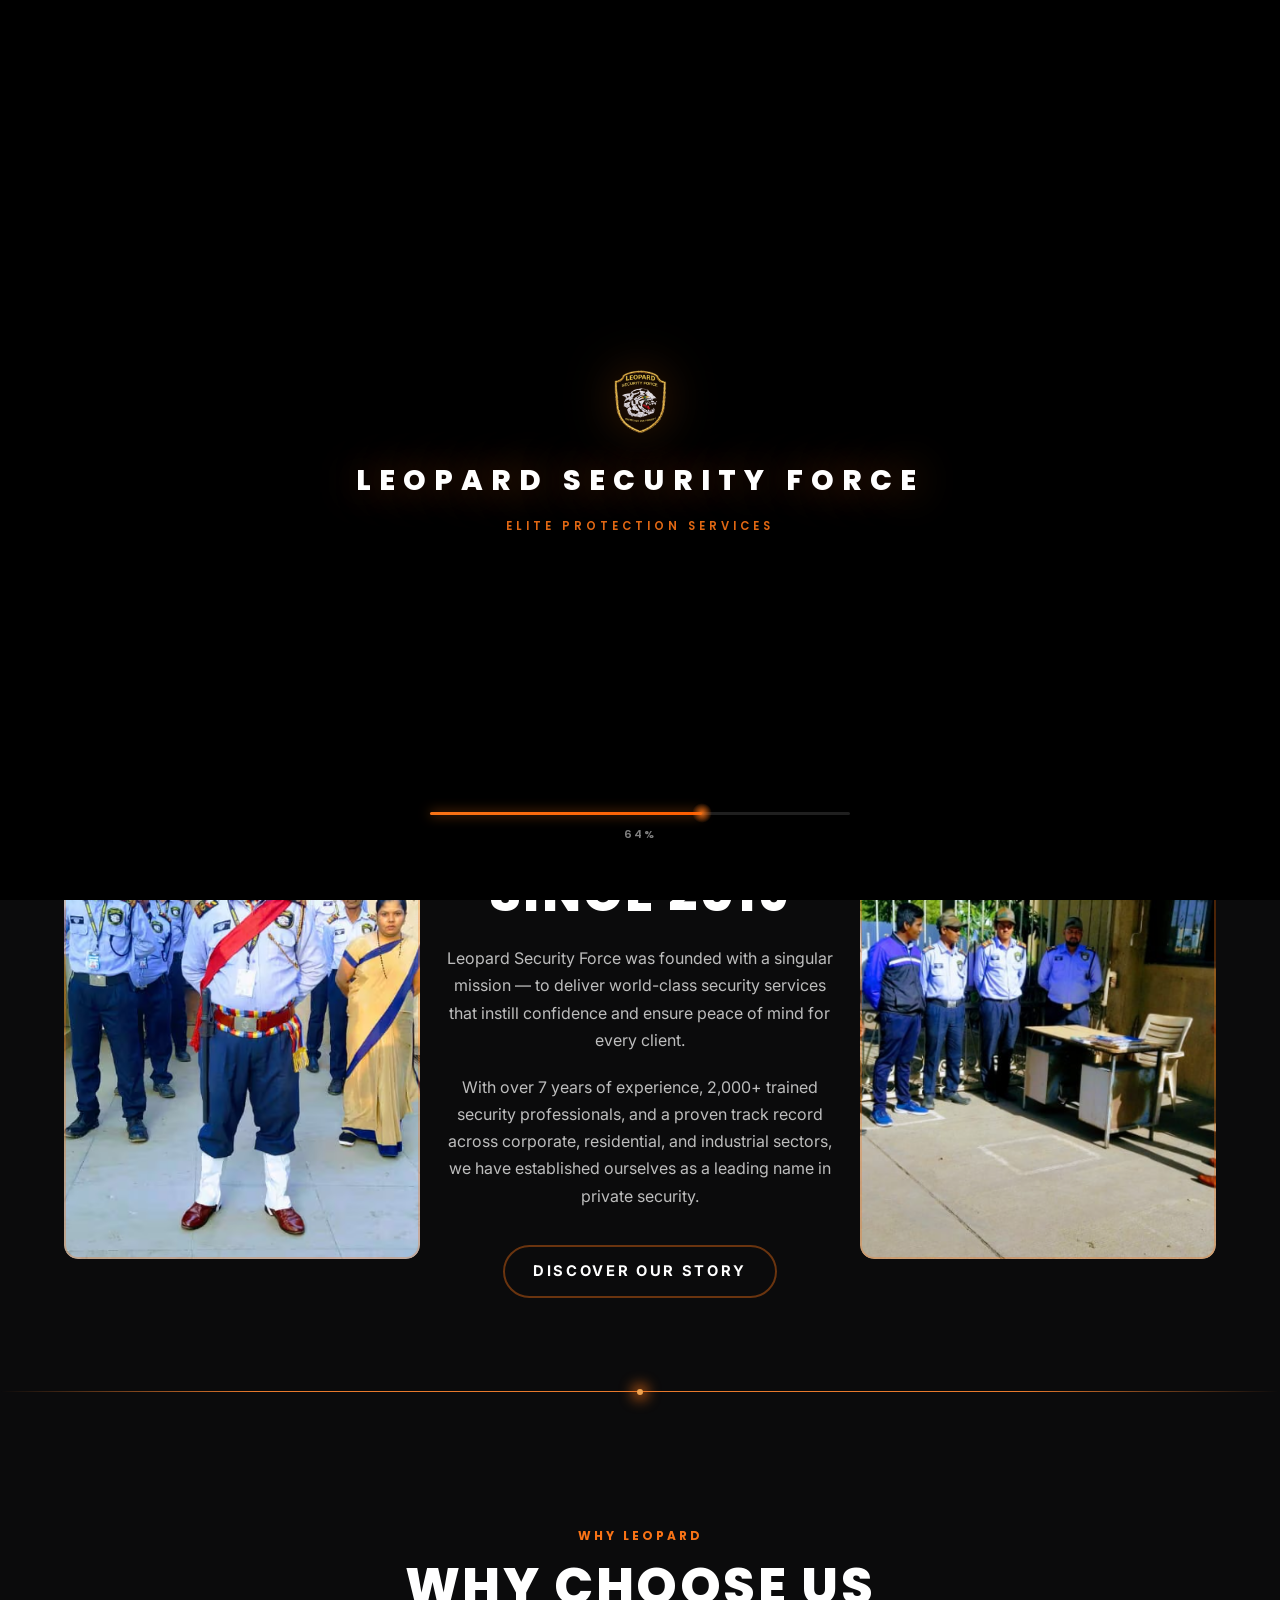
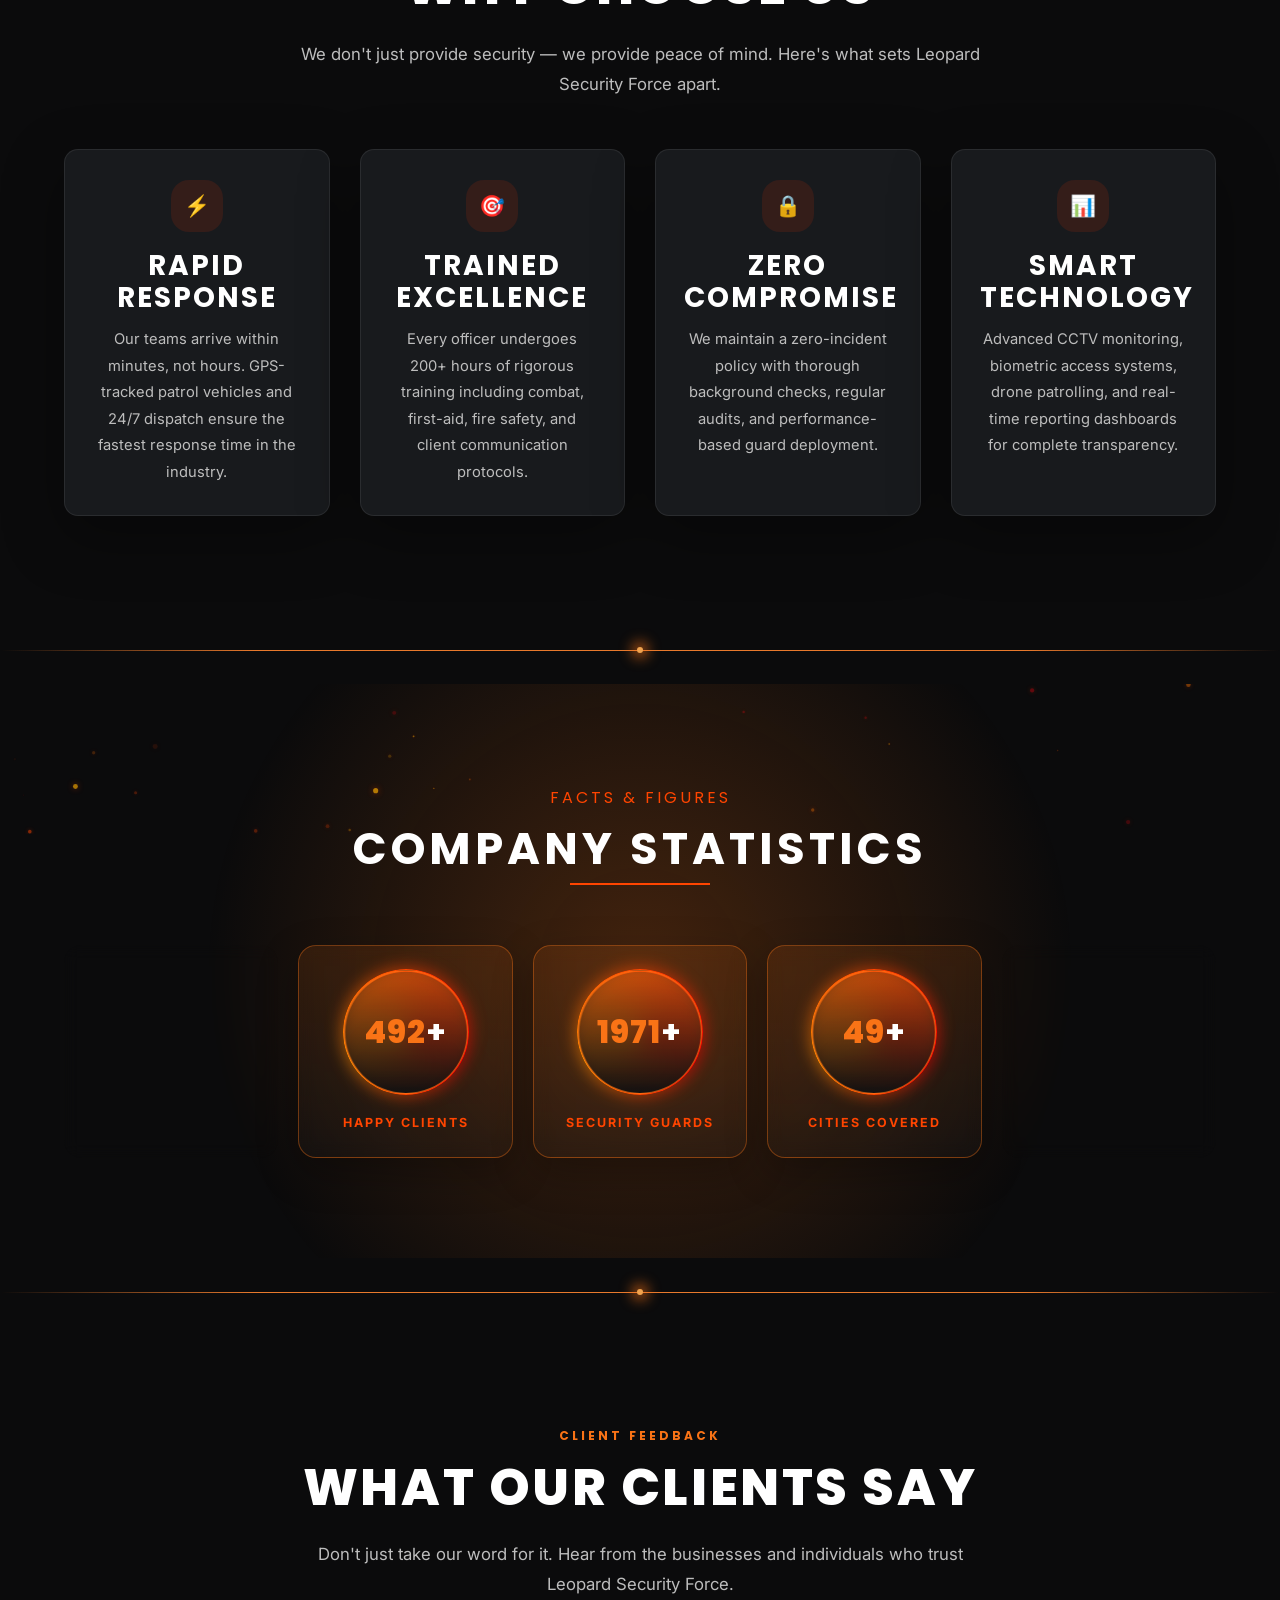
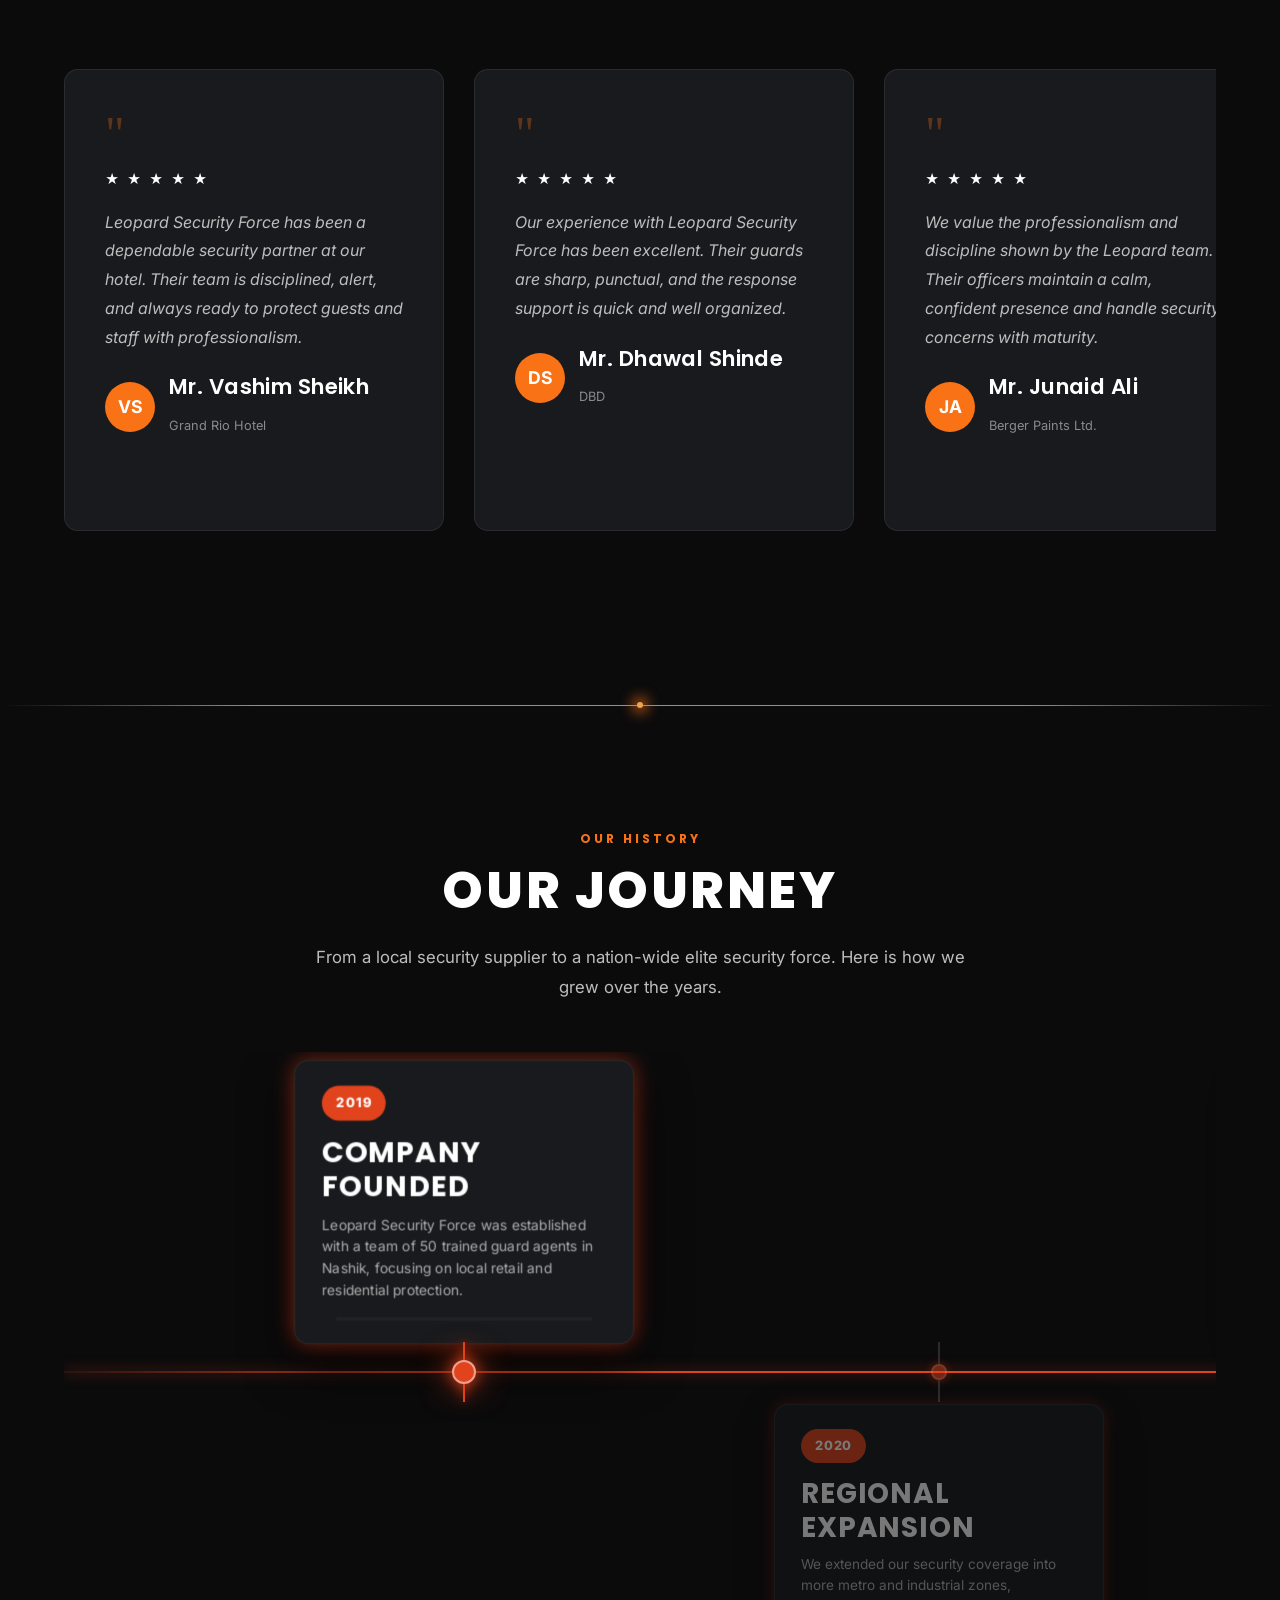
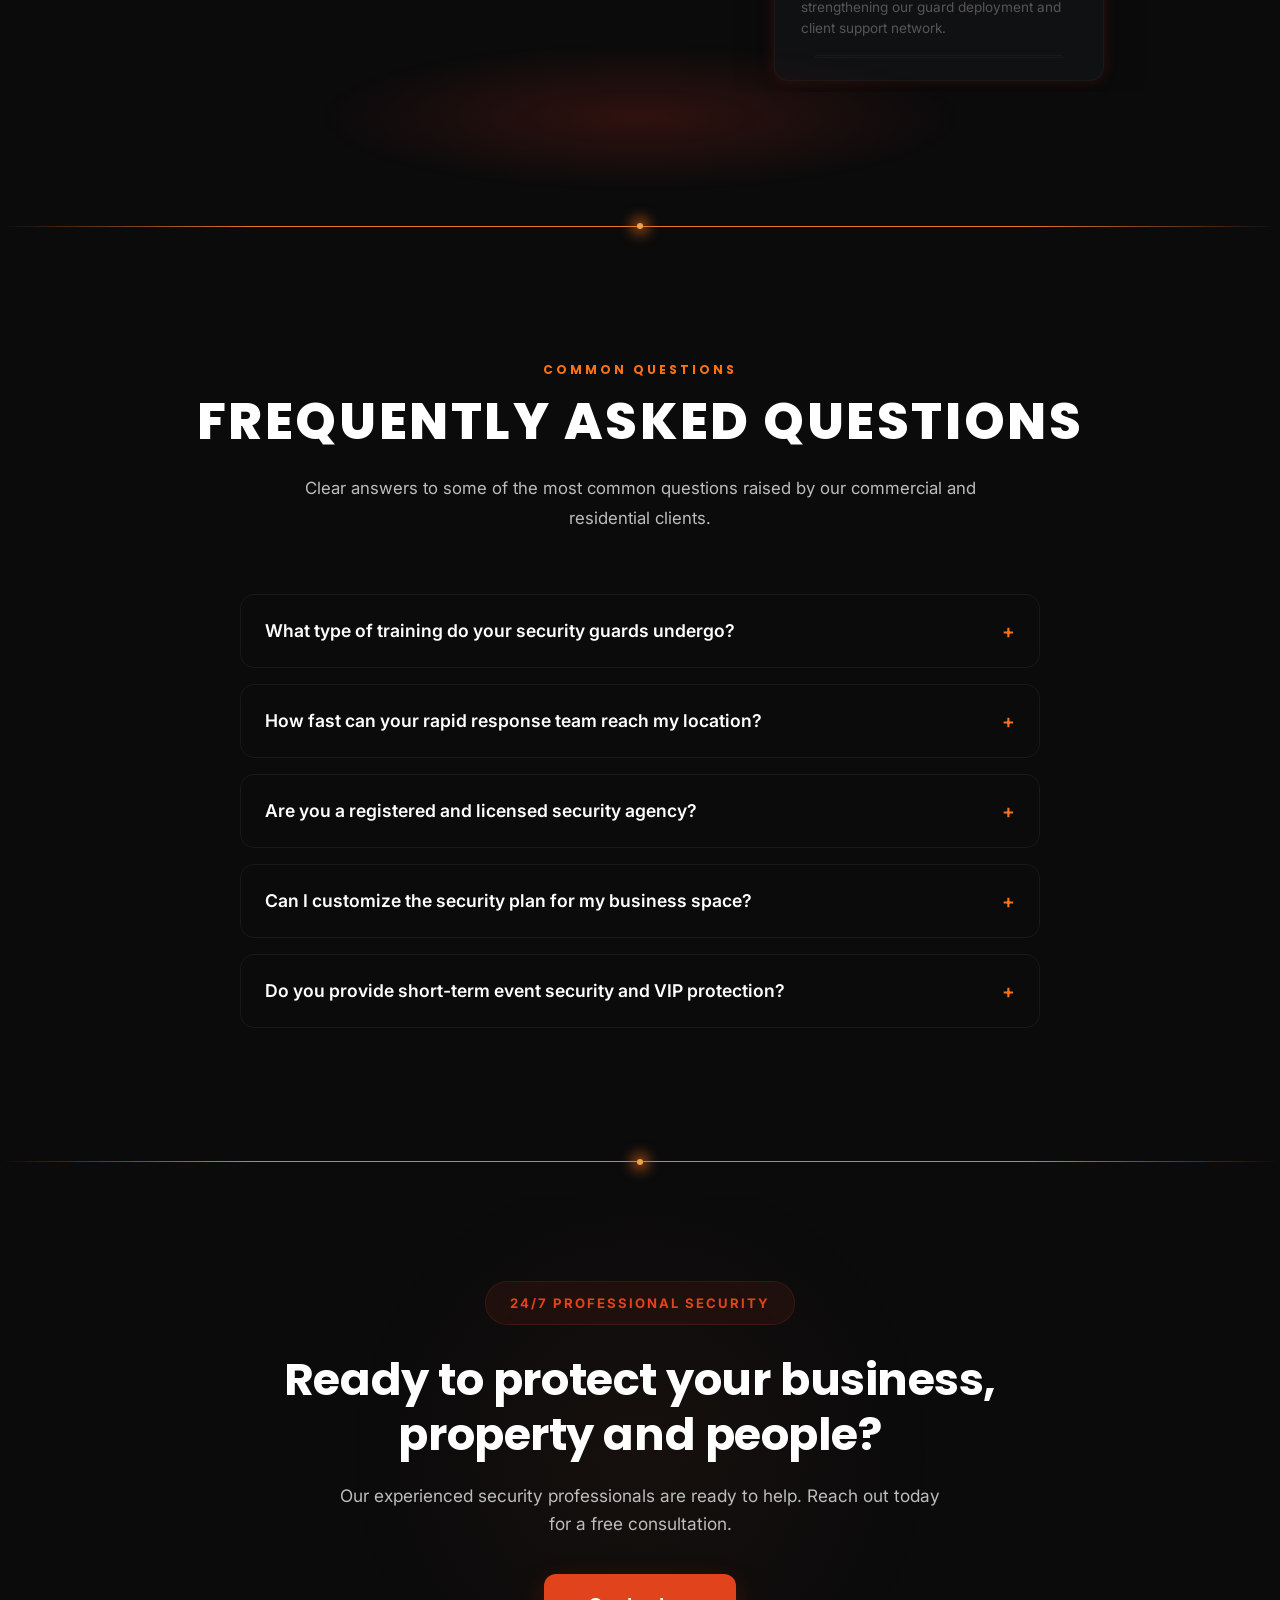
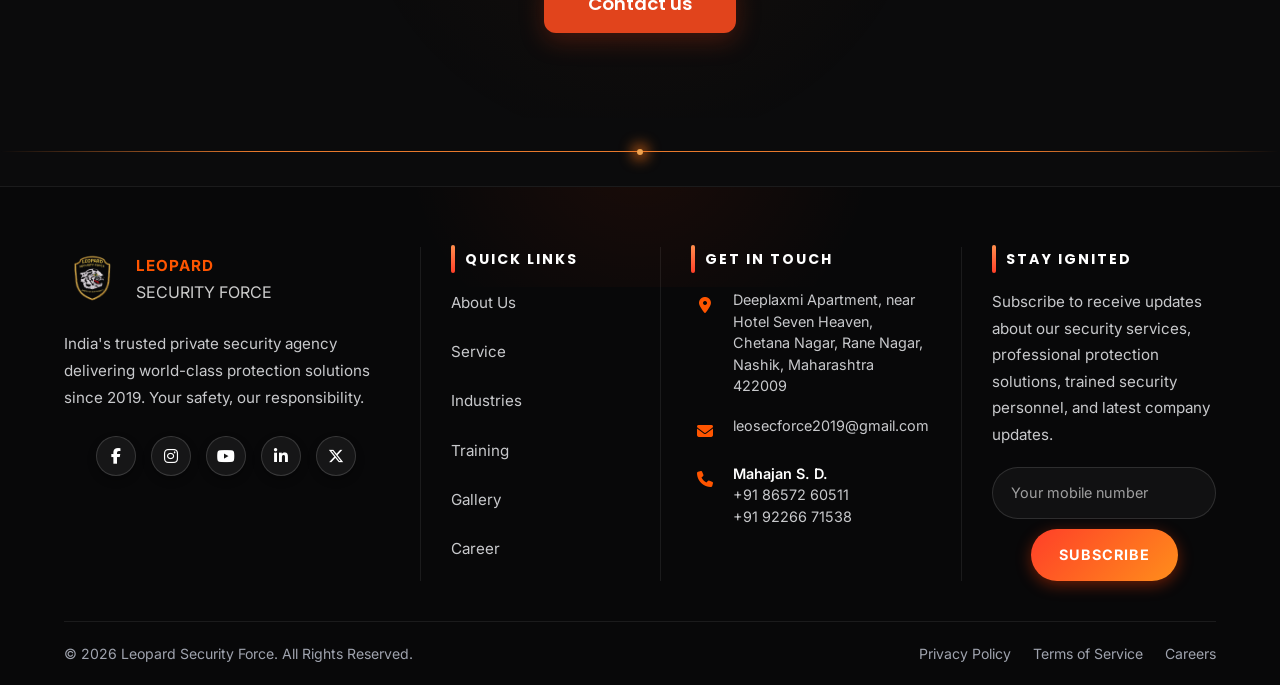
==== commit d3b47ddb: "Add files via upload update the code" ====
--- a/index.html
+++ b/index.html
@@ -677,38 +677,46 @@
     /* Star Rating */
     .intake-stars {
       display: flex;
-      gap: .45rem;
+      gap: 0.6rem;
       justify-content: center;
-      margin: .5rem 0 1rem;
+      margin: 1rem 0 1.2rem;
+      padding: 0.5rem;
+      background: rgba(255, 215, 0, 0.04);
+      border-radius: 12px;
+      border: 1px solid rgba(255, 215, 0, 0.15);
     }
 
     .intake-star-btn {
       background: none;
-      padding: .2rem;
+      padding: 0.3rem;
       border-radius: 8px;
-      transition: transform .15s ease;
+      transition: transform 0.2s ease;
       border: none;
       cursor: pointer;
+      display: flex;
+      align-items: center;
+      justify-content: center;
     }
 
     .intake-star-btn:hover {
-      transform: scale(1.15);
+      transform: scale(1.2);
     }
 
     .intake-star-btn svg {
-      width: 38px;
-      height: 38px;
-      stroke: #F97316;
-      stroke-width: 1.8;
-      fill: rgba(249, 115, 22, 0.18);
-      transition: all .15s ease;
+      width: 42px;
+      height: 42px;
+      stroke: #FFD700;
+      stroke-width: 2.2;
+      fill: rgba(255, 215, 0, 0.22);
+      transition: all 0.2s ease;
+      filter: drop-shadow(0 0 4px rgba(255, 215, 0, 0.4));
     }
 
     .intake-star-btn:hover svg,
     .intake-star-btn.active svg {
-      fill: #F97316;
-      stroke: #FF8C00;
-      filter: drop-shadow(0 0 8px rgba(249, 115, 22, 0.6));
+      fill: #FFD700;
+      stroke: #FFA500;
+      filter: drop-shadow(0 0 12px rgba(255, 215, 0, 0.95)) drop-shadow(0 0 4px rgba(255, 165, 0, 0.8));
     }
 
     .intake-rating-hint {
--- a/style.css
+++ b/style.css
@@ -6283,7 +6283,7 @@
   width: 100%;
   min-height: 100vh;
   background: linear-gradient(rgba(18, 22, 25, 0.75), rgba(18, 22, 25, 0.85)),
-    url('images/2.jpg') center/cover no-repeat;
+    url('mainherobanner.png') center/cover no-repeat;
   padding: 24px 40px 40px 40px;
   display: flex;
   flex-direction: column;
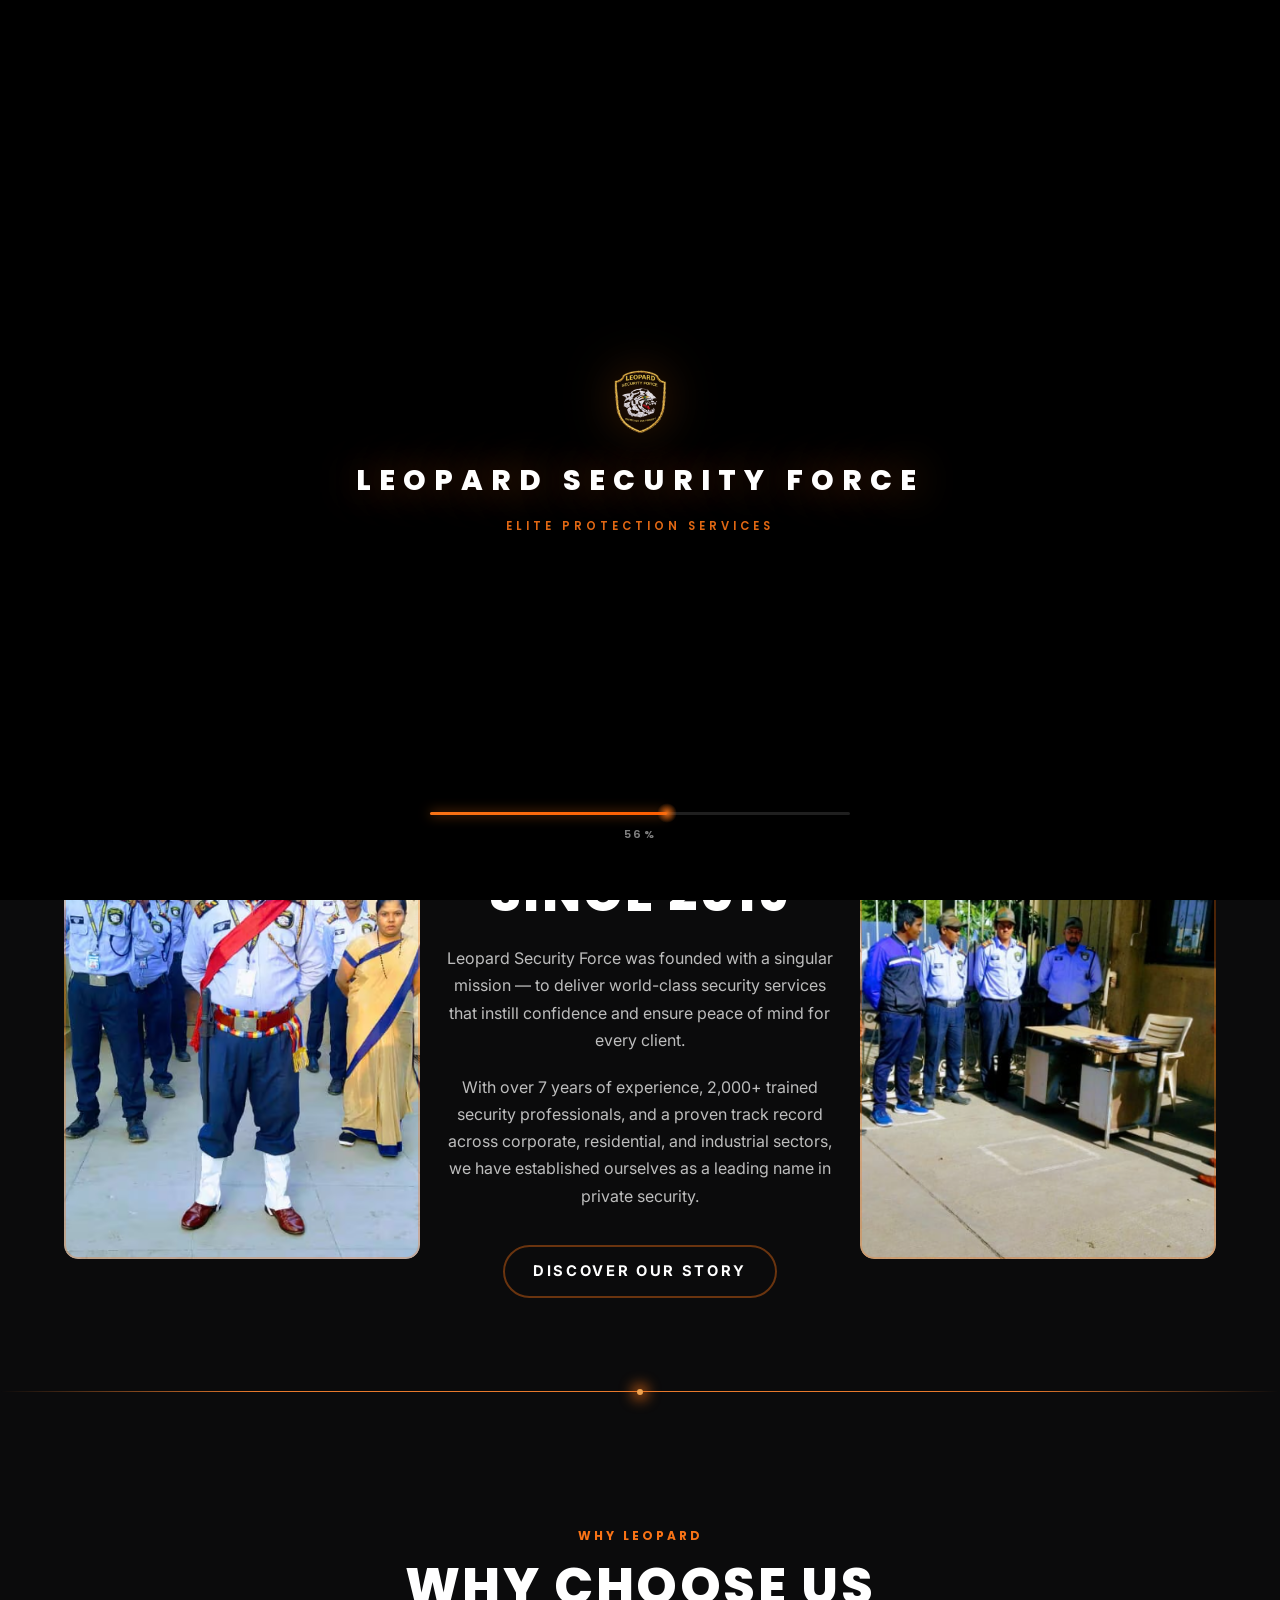
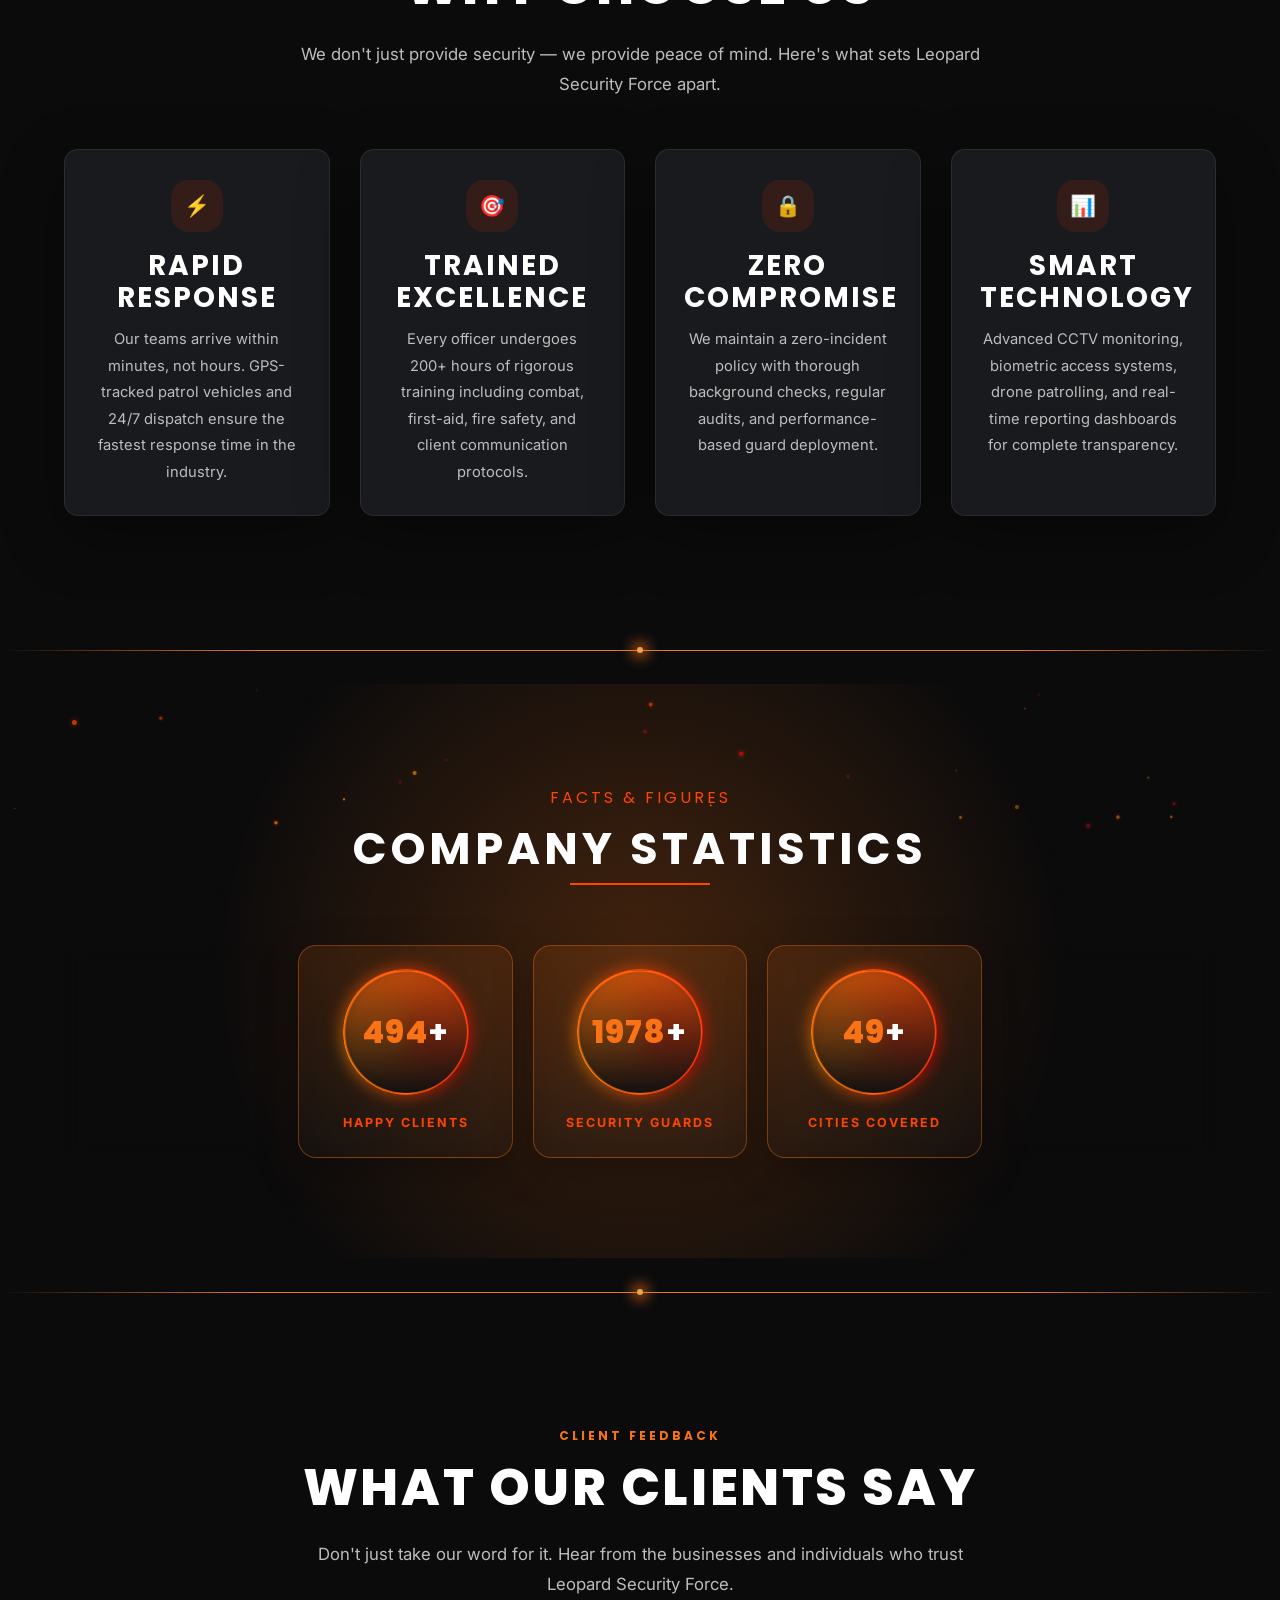
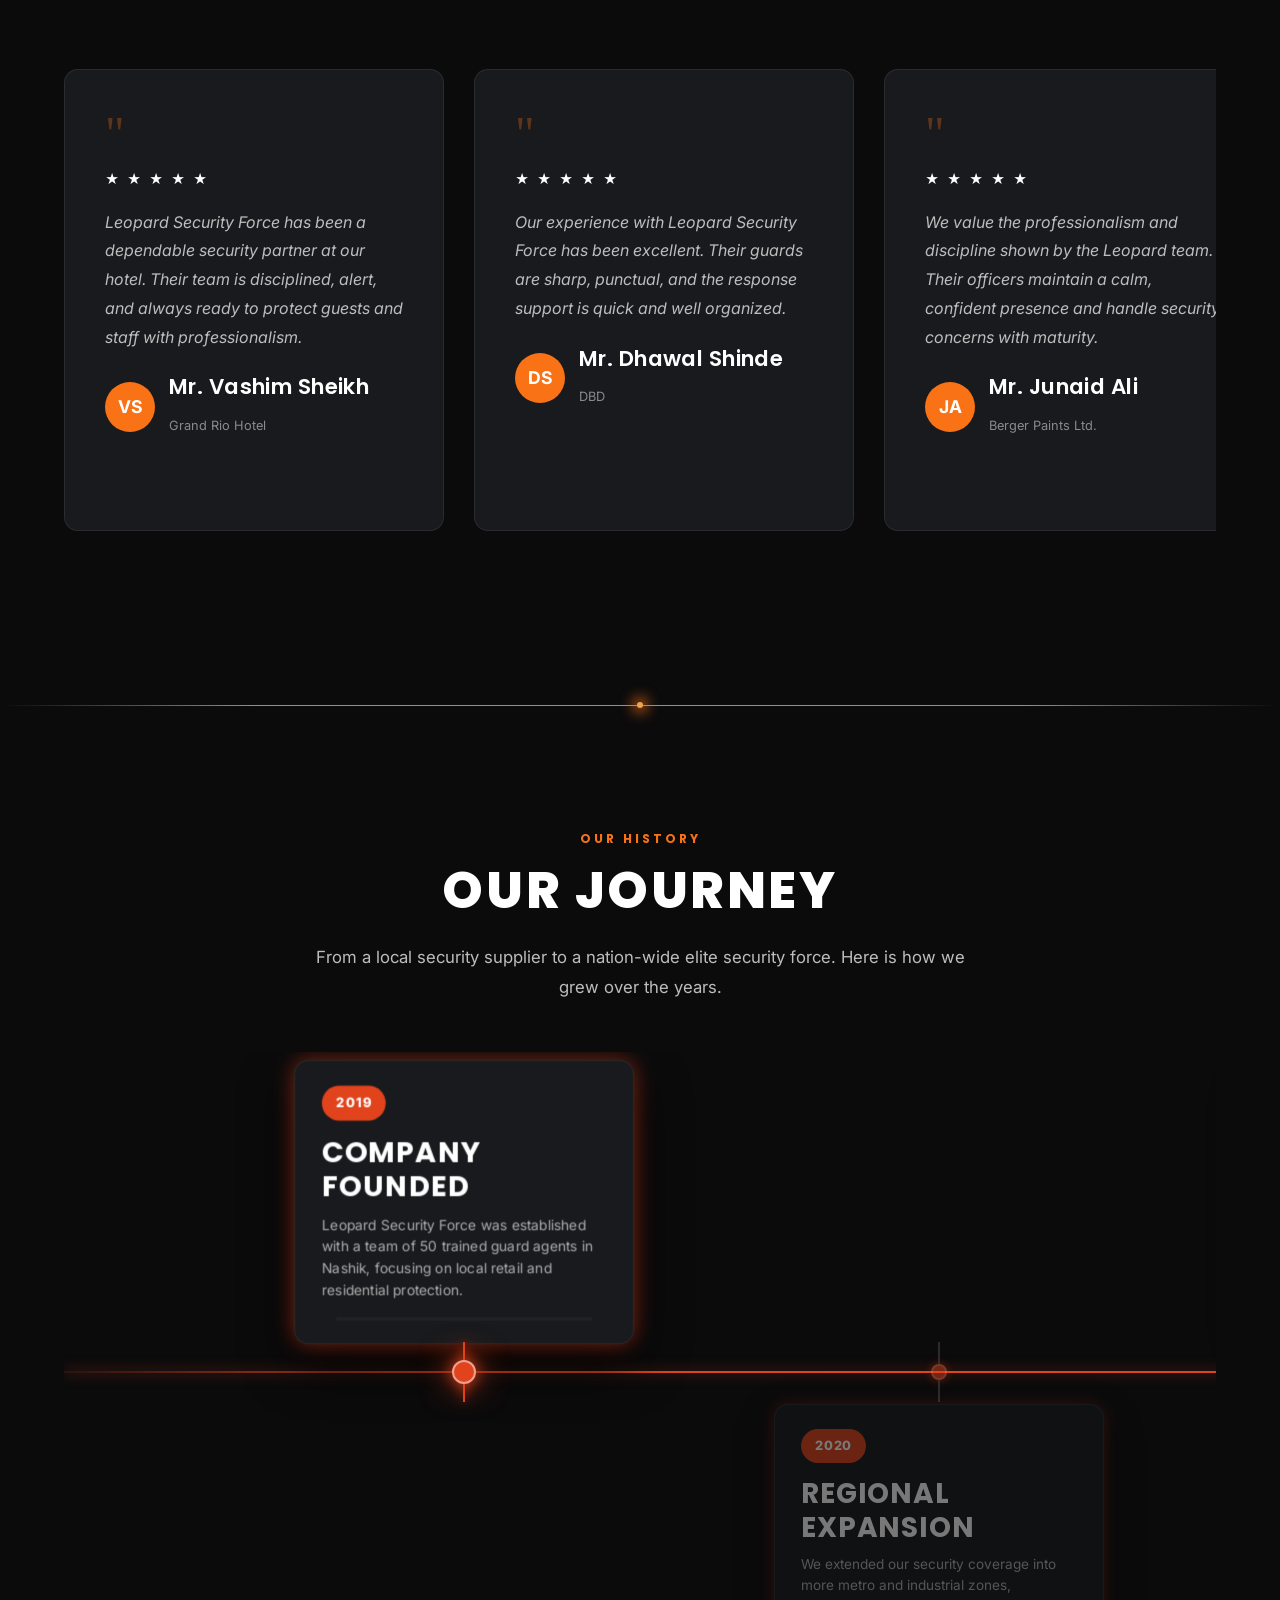
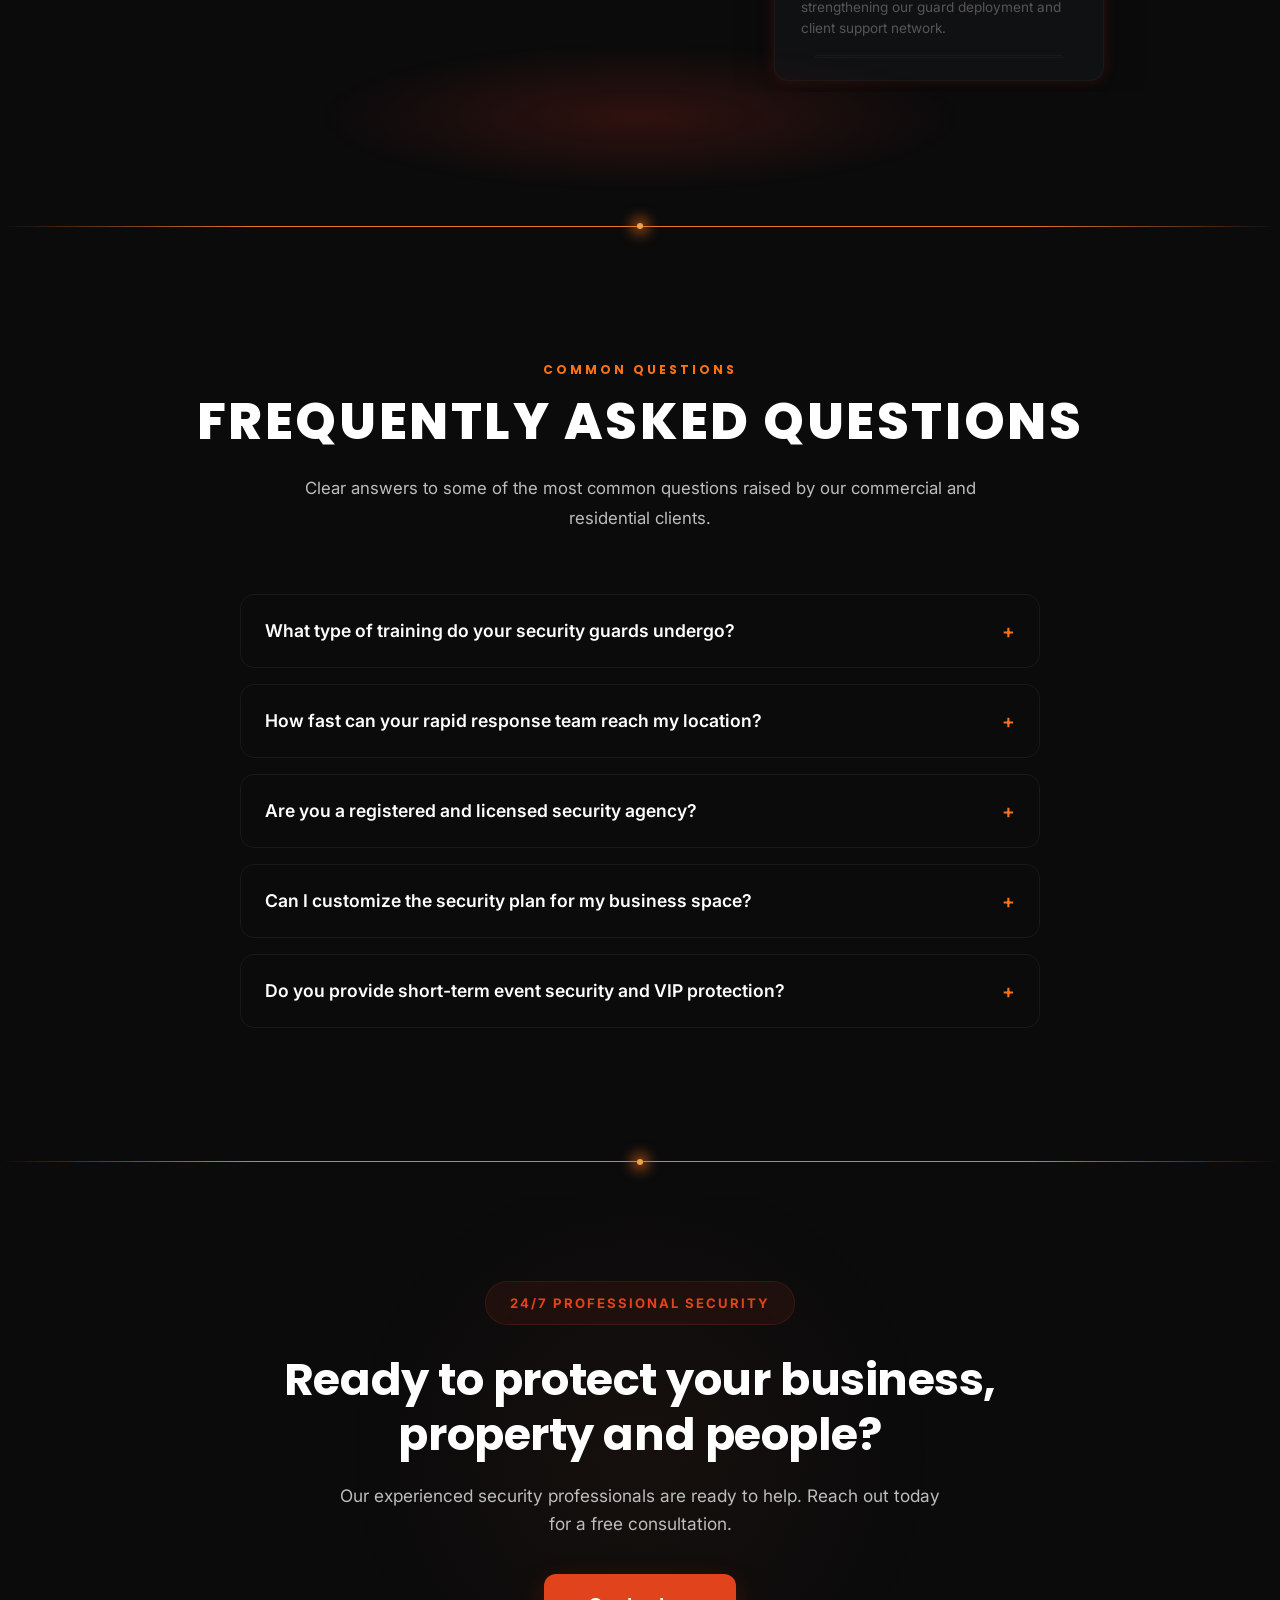
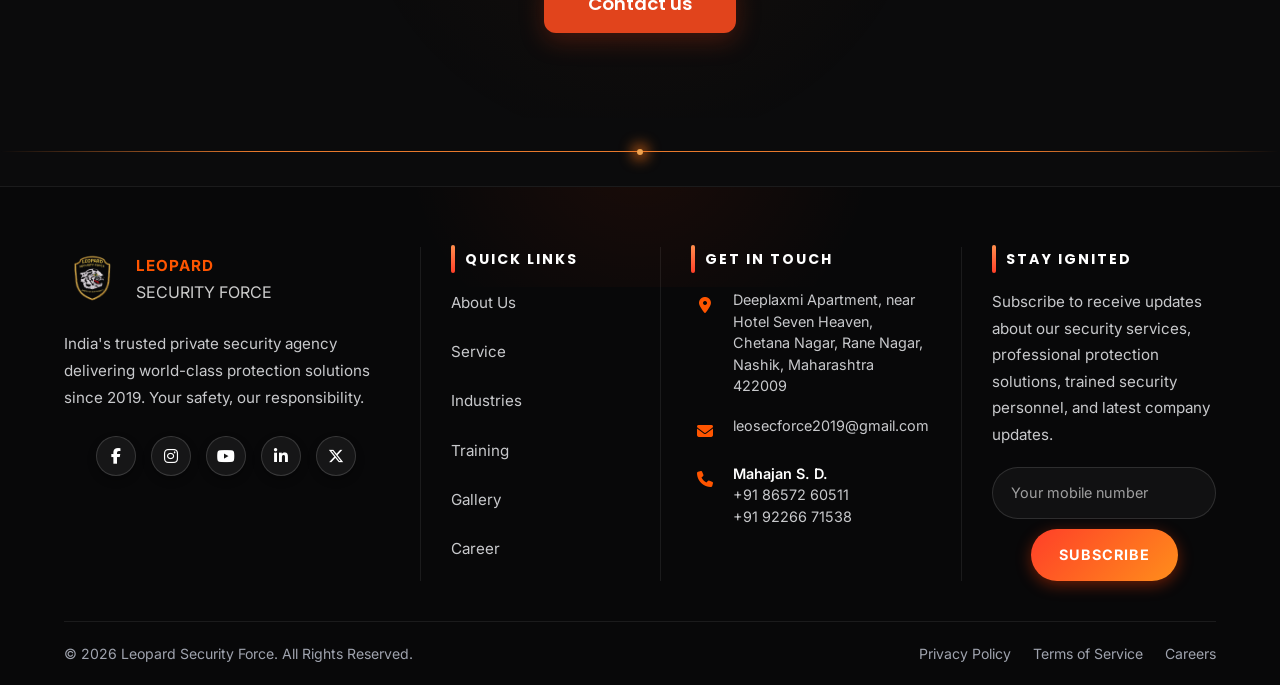
==== commit 9a776329: "Add files via upload update the code" ====
--- a/index.html
+++ b/index.html
@@ -679,11 +679,16 @@
       display: flex;
       gap: 0.6rem;
       justify-content: center;
+      align-items: center;
       margin: 1rem 0 1.2rem;
-      padding: 0.5rem;
+      padding: 0.6rem 0.5rem;
       background: rgba(255, 215, 0, 0.04);
-      border-radius: 12px;
-      border: 1px solid rgba(255, 215, 0, 0.15);
+      border-radius: 14px;
+      border: 1px solid rgba(255, 215, 0, 0.18);
+      box-shadow: inset 0 0 15px rgba(255, 215, 0, 0.04), 0 4px 20px rgba(0, 0, 0, 0.3);
+      width: 100%;
+      max-width: 100%;
+      box-sizing: border-box;
     }
 
     .intake-star-btn {
@@ -696,10 +701,14 @@
       display: flex;
       align-items: center;
       justify-content: center;
-    }
-
-    .intake-star-btn:hover {
-      transform: scale(1.2);
+      touch-action: manipulation;
+      -webkit-tap-highlight-color: transparent;
+      flex-shrink: 1;
+    }
+
+    .intake-star-btn:hover,
+    .intake-star-btn:active {
+      transform: scale(1.18);
     }
 
     .intake-star-btn svg {
@@ -766,13 +775,100 @@
       animation: intakeDrift linear infinite;
     }
 
-    @media (max-width:640px) {
-      .intake-options {
-        grid-template-columns: 1fr;
+    @media (max-width:768px) {
+      #intakeOverlay {
+        padding: 1.5rem 0.75rem;
       }
 
       .intake-card {
-        padding: 1.5rem;
+        padding: 1.75rem 1.4rem;
+        border-radius: 16px;
+      }
+
+      .intake-stars {
+        gap: 0.4rem;
+        padding: 0.5rem 0.4rem;
+        margin: 0.8rem 0 1rem;
+      }
+
+      .intake-star-btn {
+        padding: 0.25rem;
+      }
+
+      .intake-star-btn svg {
+        width: 36px;
+        height: 36px;
+      }
+    }
+
+    @media (max-width:480px) {
+      #intakeOverlay {
+        padding: 1rem 0.5rem;
+      }
+
+      .intake-card {
+        padding: 1.25rem 1rem;
+      }
+
+      .intake-card h2 {
+        font-size: 1.25rem;
+      }
+
+      .intake-stars {
+        gap: 0.3rem;
+        padding: 0.4rem 0.25rem;
+        margin: 0.7rem 0 0.9rem;
+      }
+
+      .intake-star-btn {
+        padding: 0.2rem;
+      }
+
+      .intake-star-btn svg {
+        width: 30px;
+        height: 30px;
+      }
+    }
+
+    @media (max-width:360px) {
+      .intake-stars {
+        gap: 0.2rem;
+        padding: 0.35rem 0.2rem;
+      }
+
+      .intake-star-btn svg {
+        width: 26px;
+        height: 26px;
+      }
+    }
+
+    @media (max-height: 520px) and (orientation: landscape) {
+      #intakeOverlay {
+        padding: 0.75rem 0.5rem;
+        justify-content: flex-start;
+      }
+
+      .intake-card {
+        padding: 1rem 1.2rem;
+        margin: 0.5rem 0;
+      }
+
+      .intake-brand {
+        margin-bottom: 0.5rem;
+      }
+
+      .intake-progress {
+        margin-bottom: 0.5rem;
+      }
+
+      .intake-stars {
+        margin: 0.5rem 0 0.7rem;
+        padding: 0.35rem;
+      }
+
+      .intake-star-btn svg {
+        width: 28px;
+        height: 28px;
       }
     }
   </style>
@@ -802,7 +898,6 @@
       display: block;
       margin: 0;
       padding: 0;
-      vertical-align: top;
     }
 
     .hero-divider {
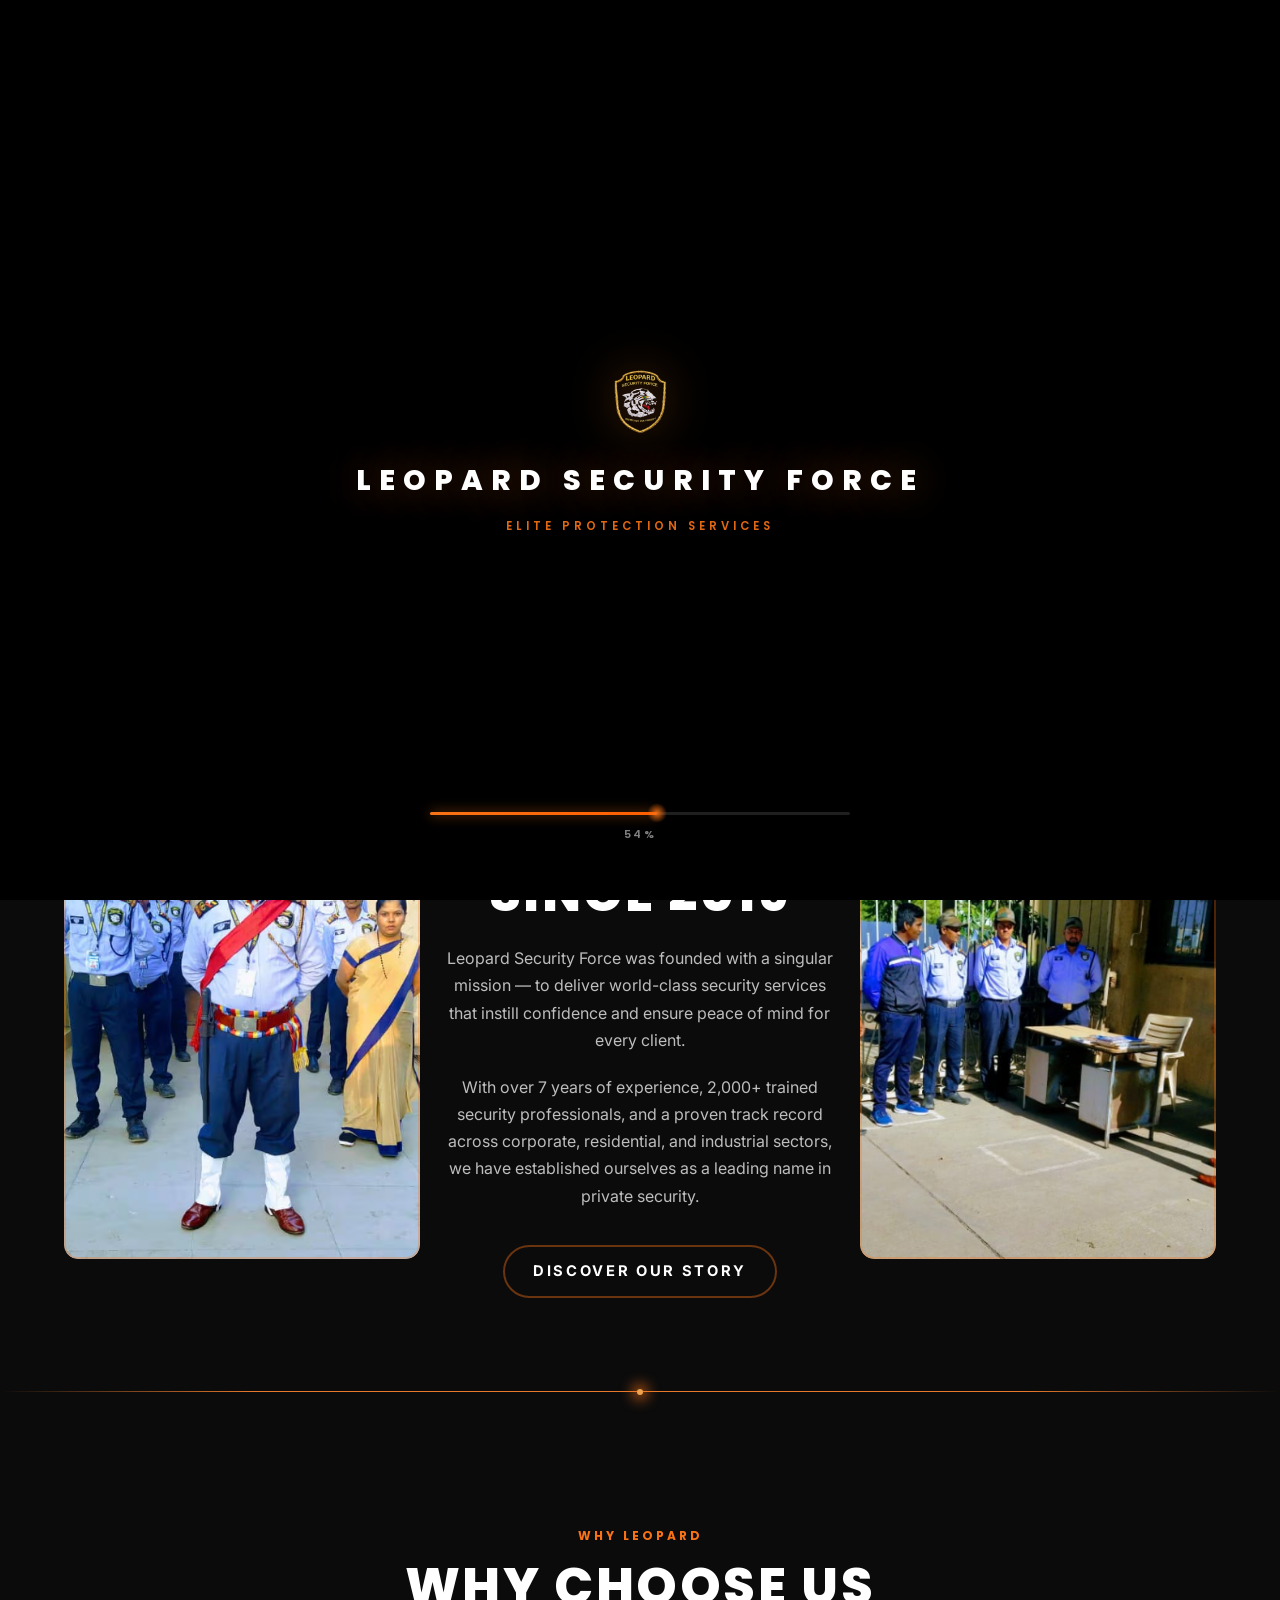
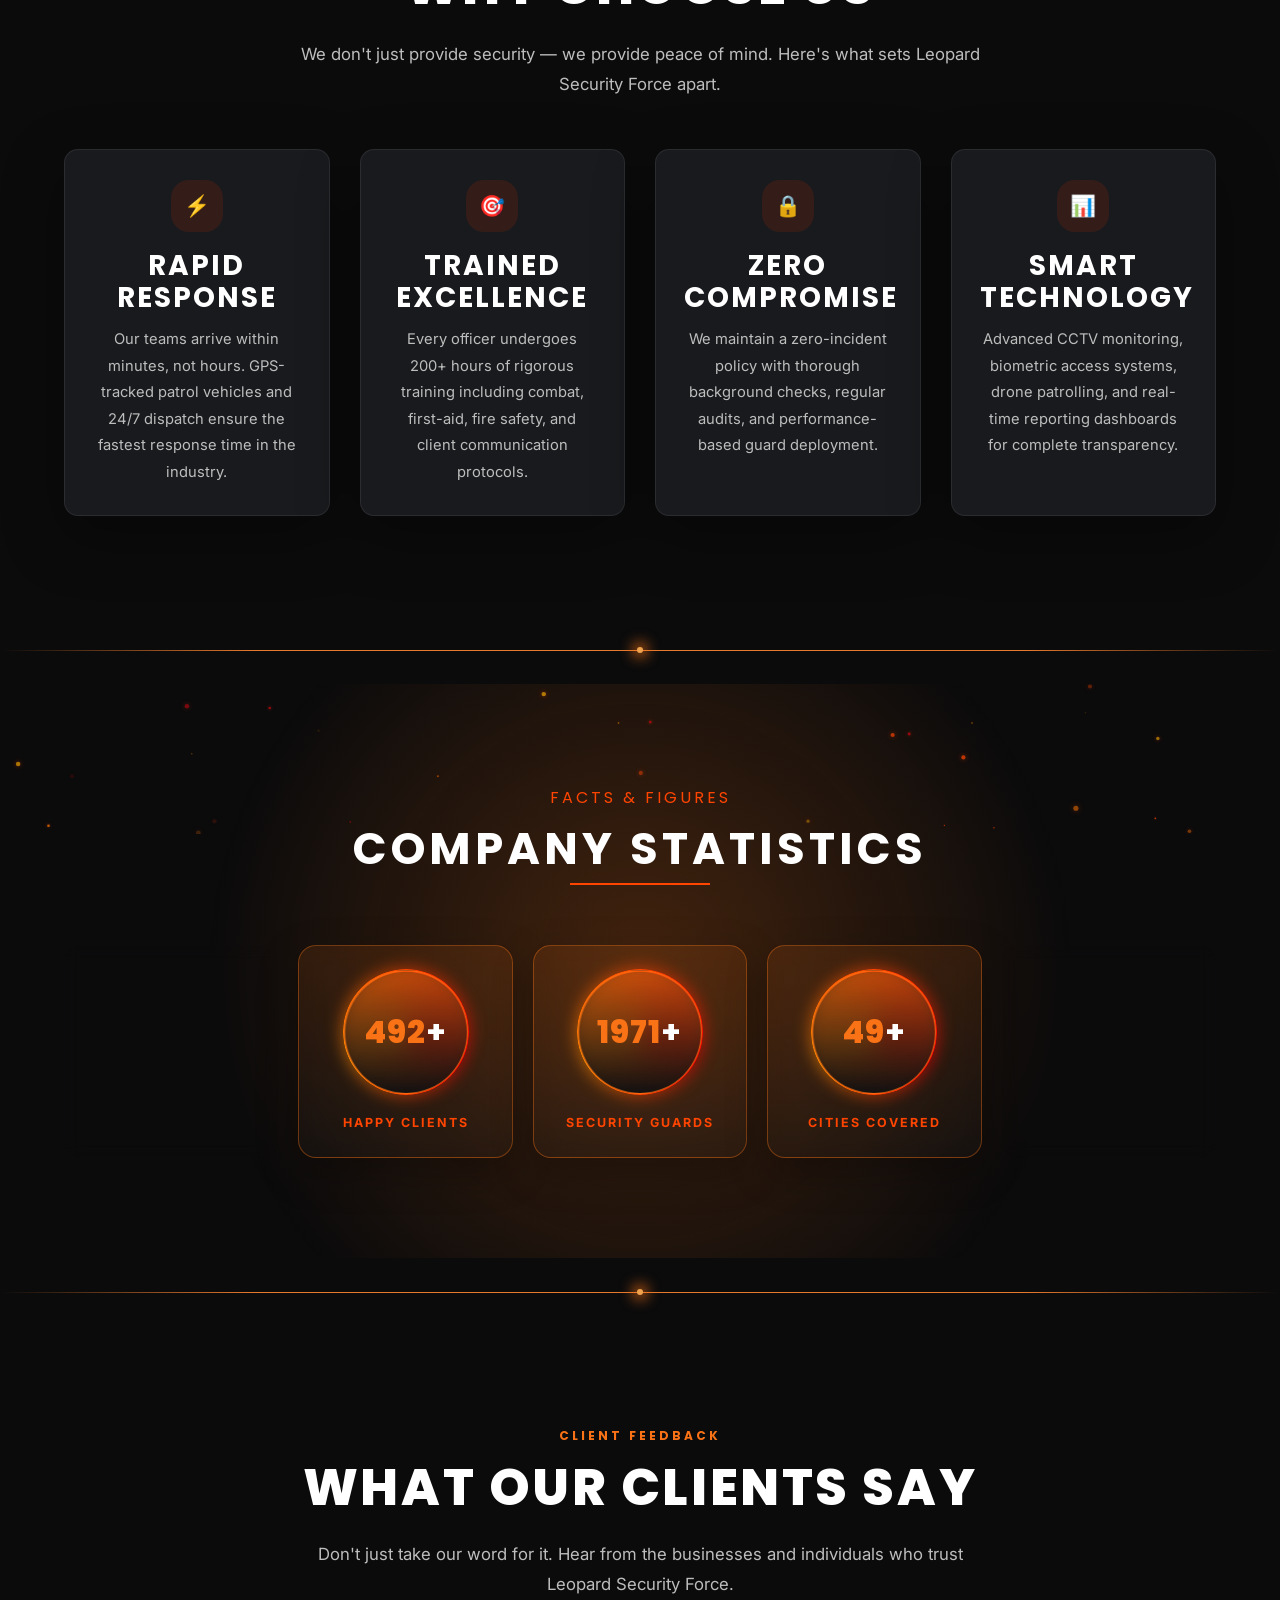
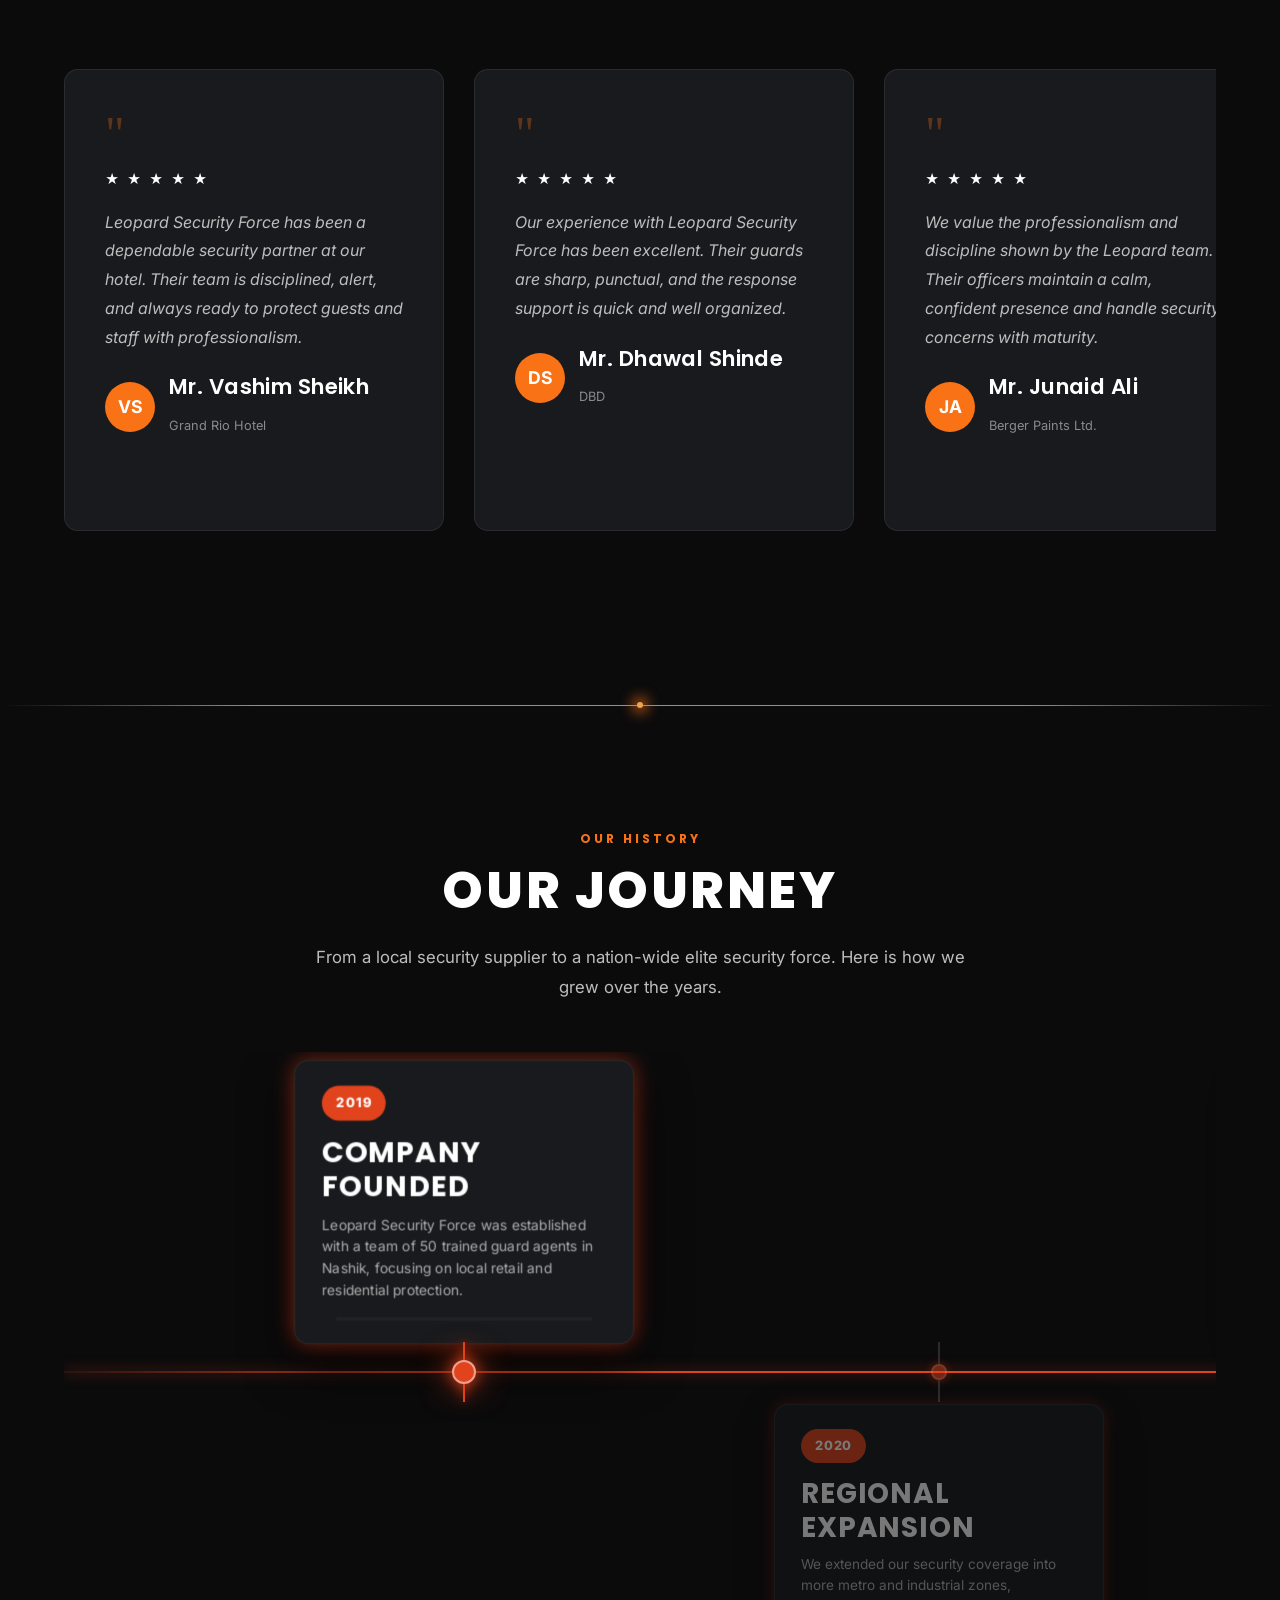
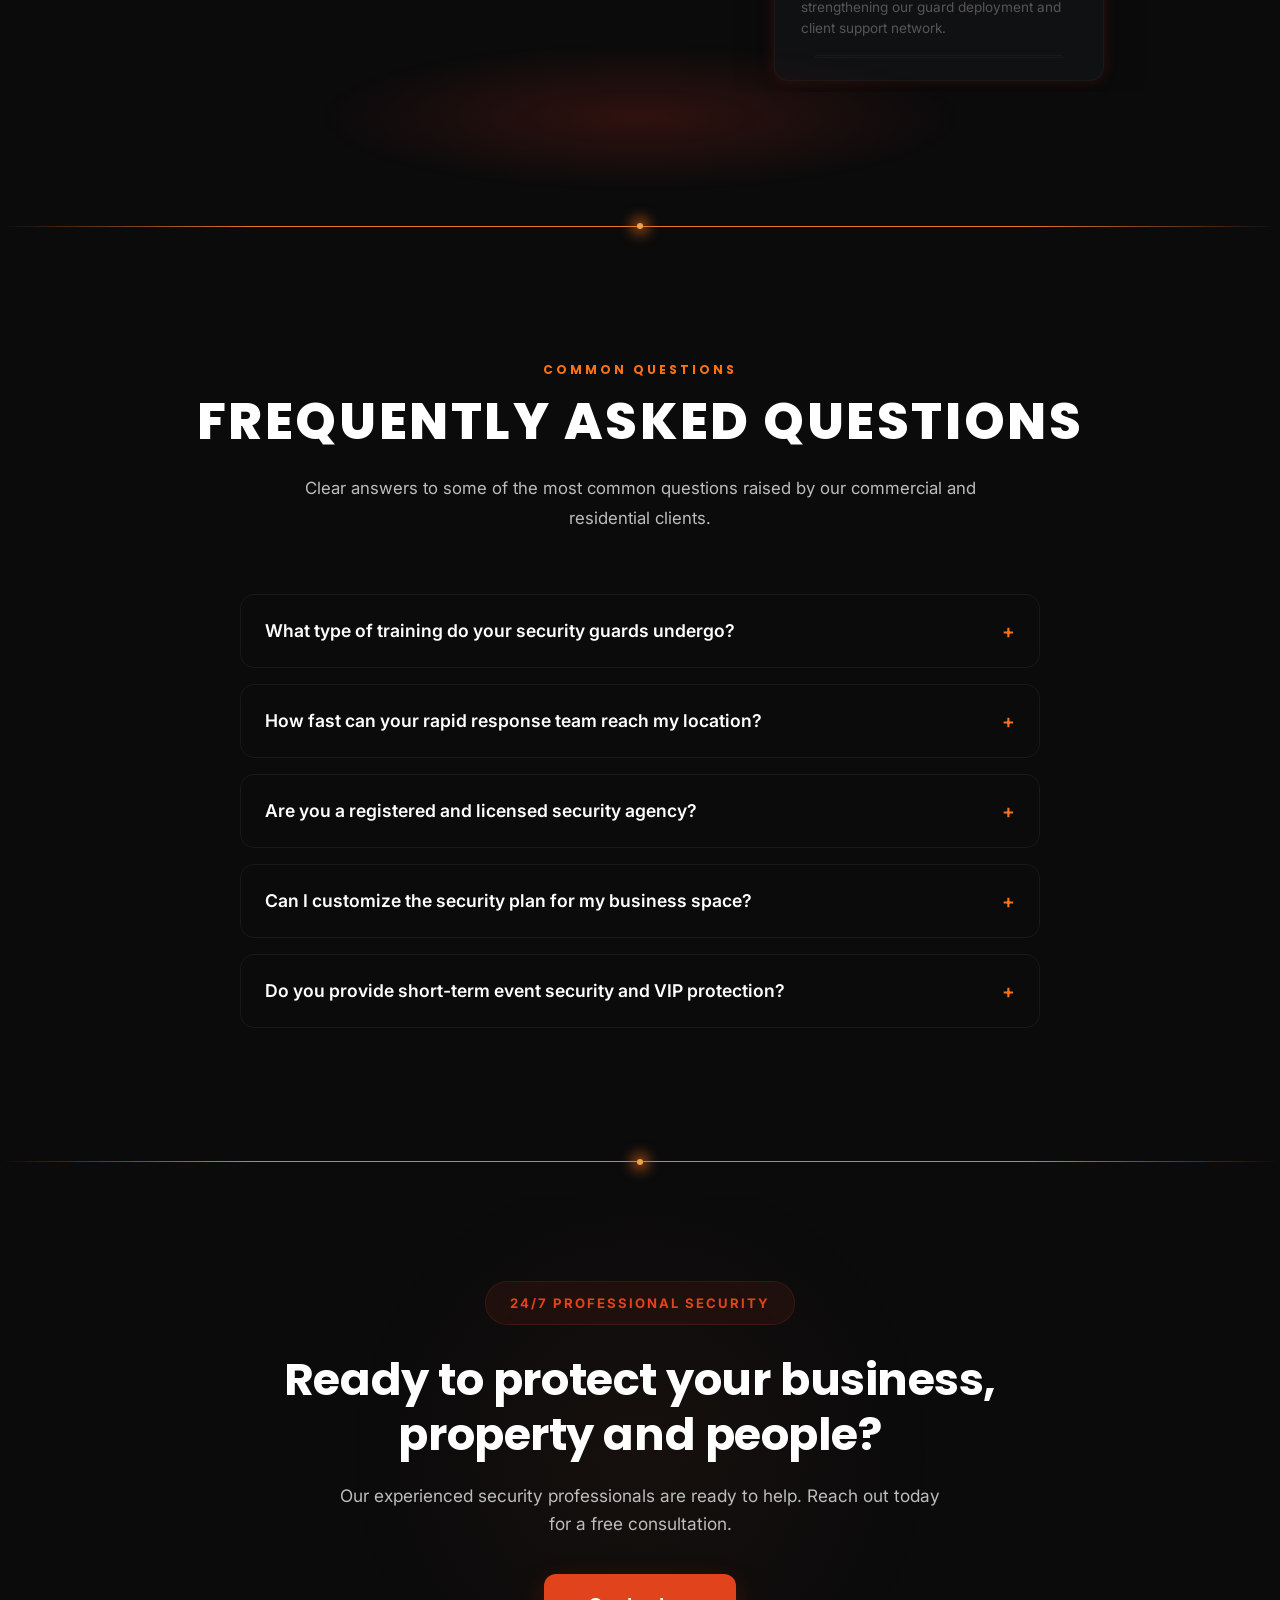
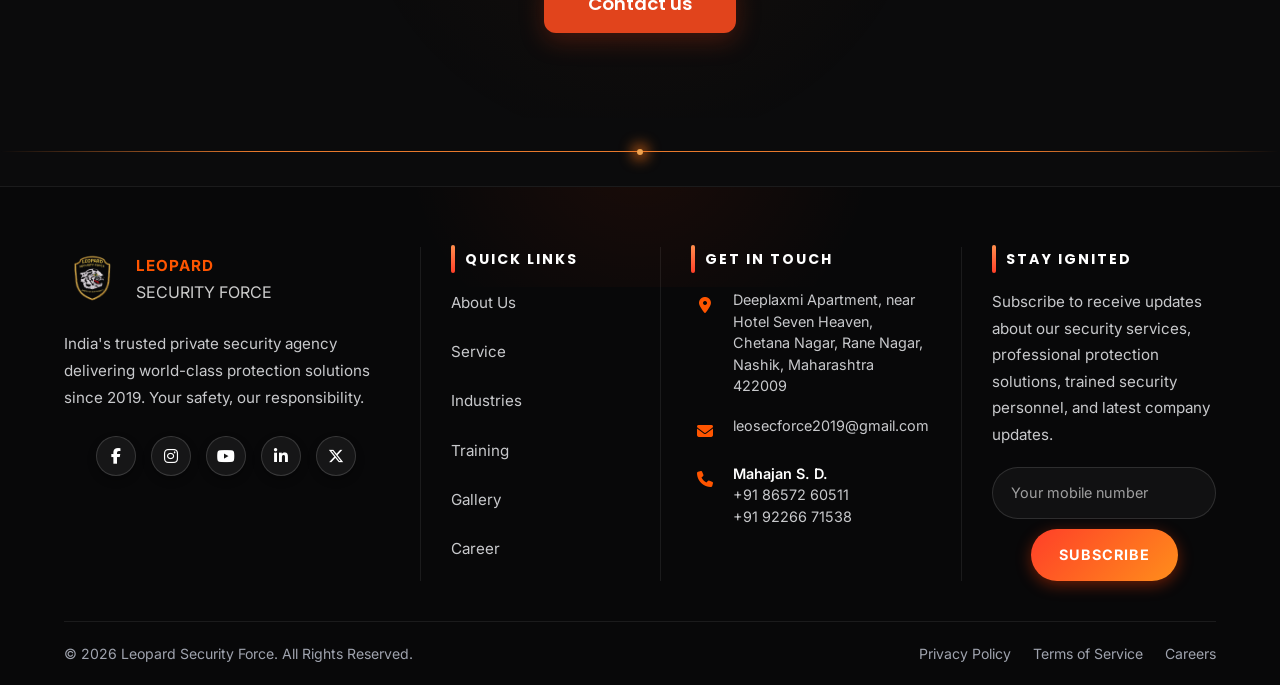
==== commit f7834bed: "Add files via upload update the code" ====
--- a/index.html
+++ b/index.html
@@ -677,15 +677,15 @@
     /* Star Rating */
     .intake-stars {
       display: flex;
-      gap: 0.6rem;
+      gap: 0.75rem;
       justify-content: center;
       align-items: center;
       margin: 1rem 0 1.2rem;
-      padding: 0.6rem 0.5rem;
-      background: rgba(255, 215, 0, 0.04);
+      padding: 0.75rem 0.6rem;
+      background: rgba(255, 215, 0, 0.06);
       border-radius: 14px;
-      border: 1px solid rgba(255, 215, 0, 0.18);
-      box-shadow: inset 0 0 15px rgba(255, 215, 0, 0.04), 0 4px 20px rgba(0, 0, 0, 0.3);
+      border: 1px solid rgba(255, 215, 0, 0.3);
+      box-shadow: inset 0 0 15px rgba(255, 215, 0, 0.08), 0 4px 20px rgba(0, 0, 0, 0.4);
       width: 100%;
       max-width: 100%;
       box-sizing: border-box;
@@ -693,7 +693,7 @@
 
     .intake-star-btn {
       background: none;
-      padding: 0.3rem;
+      padding: 0.35rem;
       border-radius: 8px;
       transition: transform 0.2s ease;
       border: none;
@@ -703,29 +703,30 @@
       justify-content: center;
       touch-action: manipulation;
       -webkit-tap-highlight-color: transparent;
-      flex-shrink: 1;
+      flex-shrink: 0;
     }
 
     .intake-star-btn:hover,
     .intake-star-btn:active {
-      transform: scale(1.18);
+      transform: scale(1.22);
     }
 
     .intake-star-btn svg {
-      width: 42px;
-      height: 42px;
+      width: 44px;
+      height: 44px;
       stroke: #FFD700;
       stroke-width: 2.2;
-      fill: rgba(255, 215, 0, 0.22);
+      fill: rgba(255, 215, 0, 0.35);
       transition: all 0.2s ease;
-      filter: drop-shadow(0 0 4px rgba(255, 215, 0, 0.4));
+      filter: drop-shadow(0 0 6px rgba(255, 215, 0, 0.5));
     }
 
     .intake-star-btn:hover svg,
     .intake-star-btn.active svg {
       fill: #FFD700;
       stroke: #FFA500;
-      filter: drop-shadow(0 0 12px rgba(255, 215, 0, 0.95)) drop-shadow(0 0 4px rgba(255, 165, 0, 0.8));
+      stroke-width: 2.5;
+      filter: drop-shadow(0 0 14px rgba(255, 215, 0, 1)) drop-shadow(0 0 6px rgba(255, 165, 0, 0.9));
     }
 
     .intake-rating-hint {
@@ -786,18 +787,18 @@
       }
 
       .intake-stars {
-        gap: 0.4rem;
-        padding: 0.5rem 0.4rem;
+        gap: 0.5rem;
+        padding: 0.6rem 0.5rem;
         margin: 0.8rem 0 1rem;
       }
 
       .intake-star-btn {
-        padding: 0.25rem;
+        padding: 0.3rem;
       }
 
       .intake-star-btn svg {
-        width: 36px;
-        height: 36px;
+        width: 38px;
+        height: 38px;
       }
     }
 
@@ -815,30 +816,30 @@
       }
 
       .intake-stars {
+        gap: 0.4rem;
+        padding: 0.5rem 0.4rem;
+        margin: 0.7rem 0 0.9rem;
+      }
+
+      .intake-star-btn {
+        padding: 0.25rem;
+      }
+
+      .intake-star-btn svg {
+        width: 34px;
+        height: 34px;
+      }
+    }
+
+    @media (max-width:360px) {
+      .intake-stars {
         gap: 0.3rem;
-        padding: 0.4rem 0.25rem;
-        margin: 0.7rem 0 0.9rem;
-      }
-
-      .intake-star-btn {
-        padding: 0.2rem;
+        padding: 0.4rem 0.3rem;
       }
 
       .intake-star-btn svg {
         width: 30px;
         height: 30px;
-      }
-    }
-
-    @media (max-width:360px) {
-      .intake-stars {
-        gap: 0.2rem;
-        padding: 0.35rem 0.2rem;
-      }
-
-      .intake-star-btn svg {
-        width: 26px;
-        height: 26px;
       }
     }
 
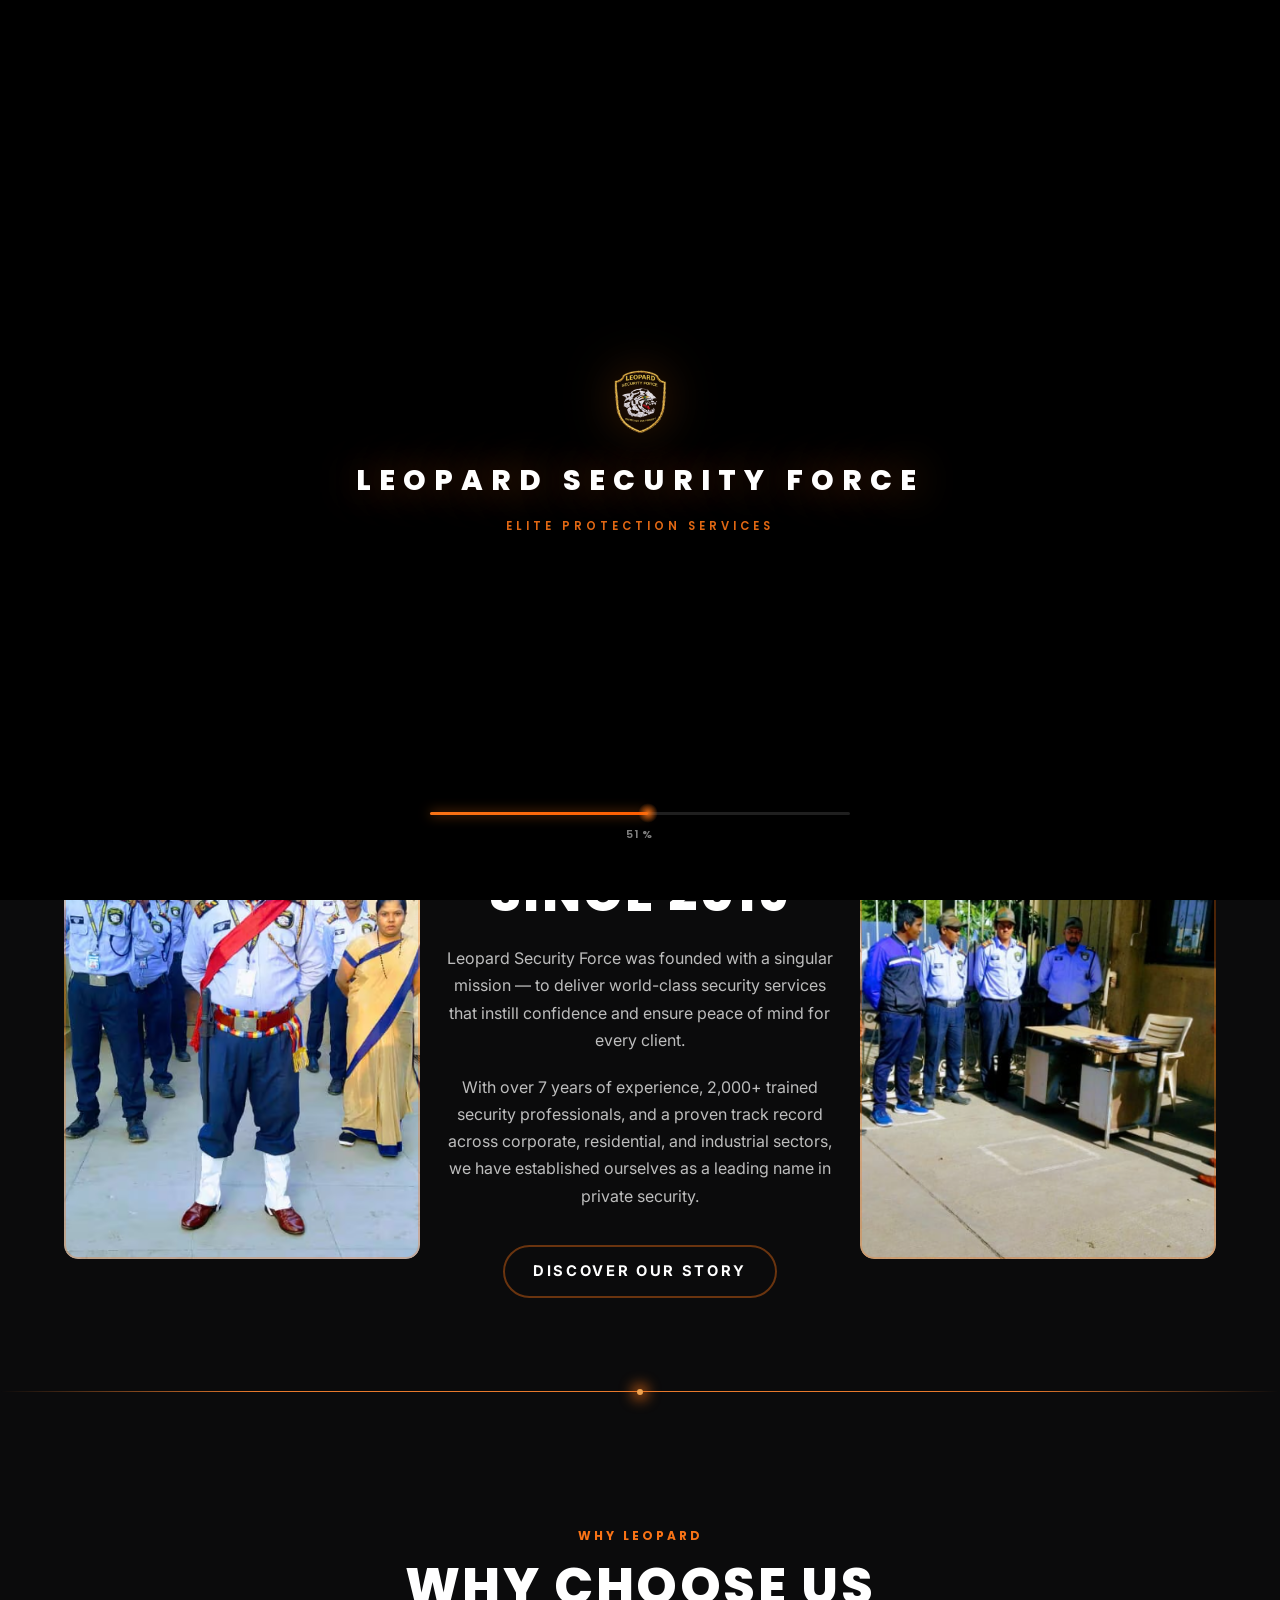
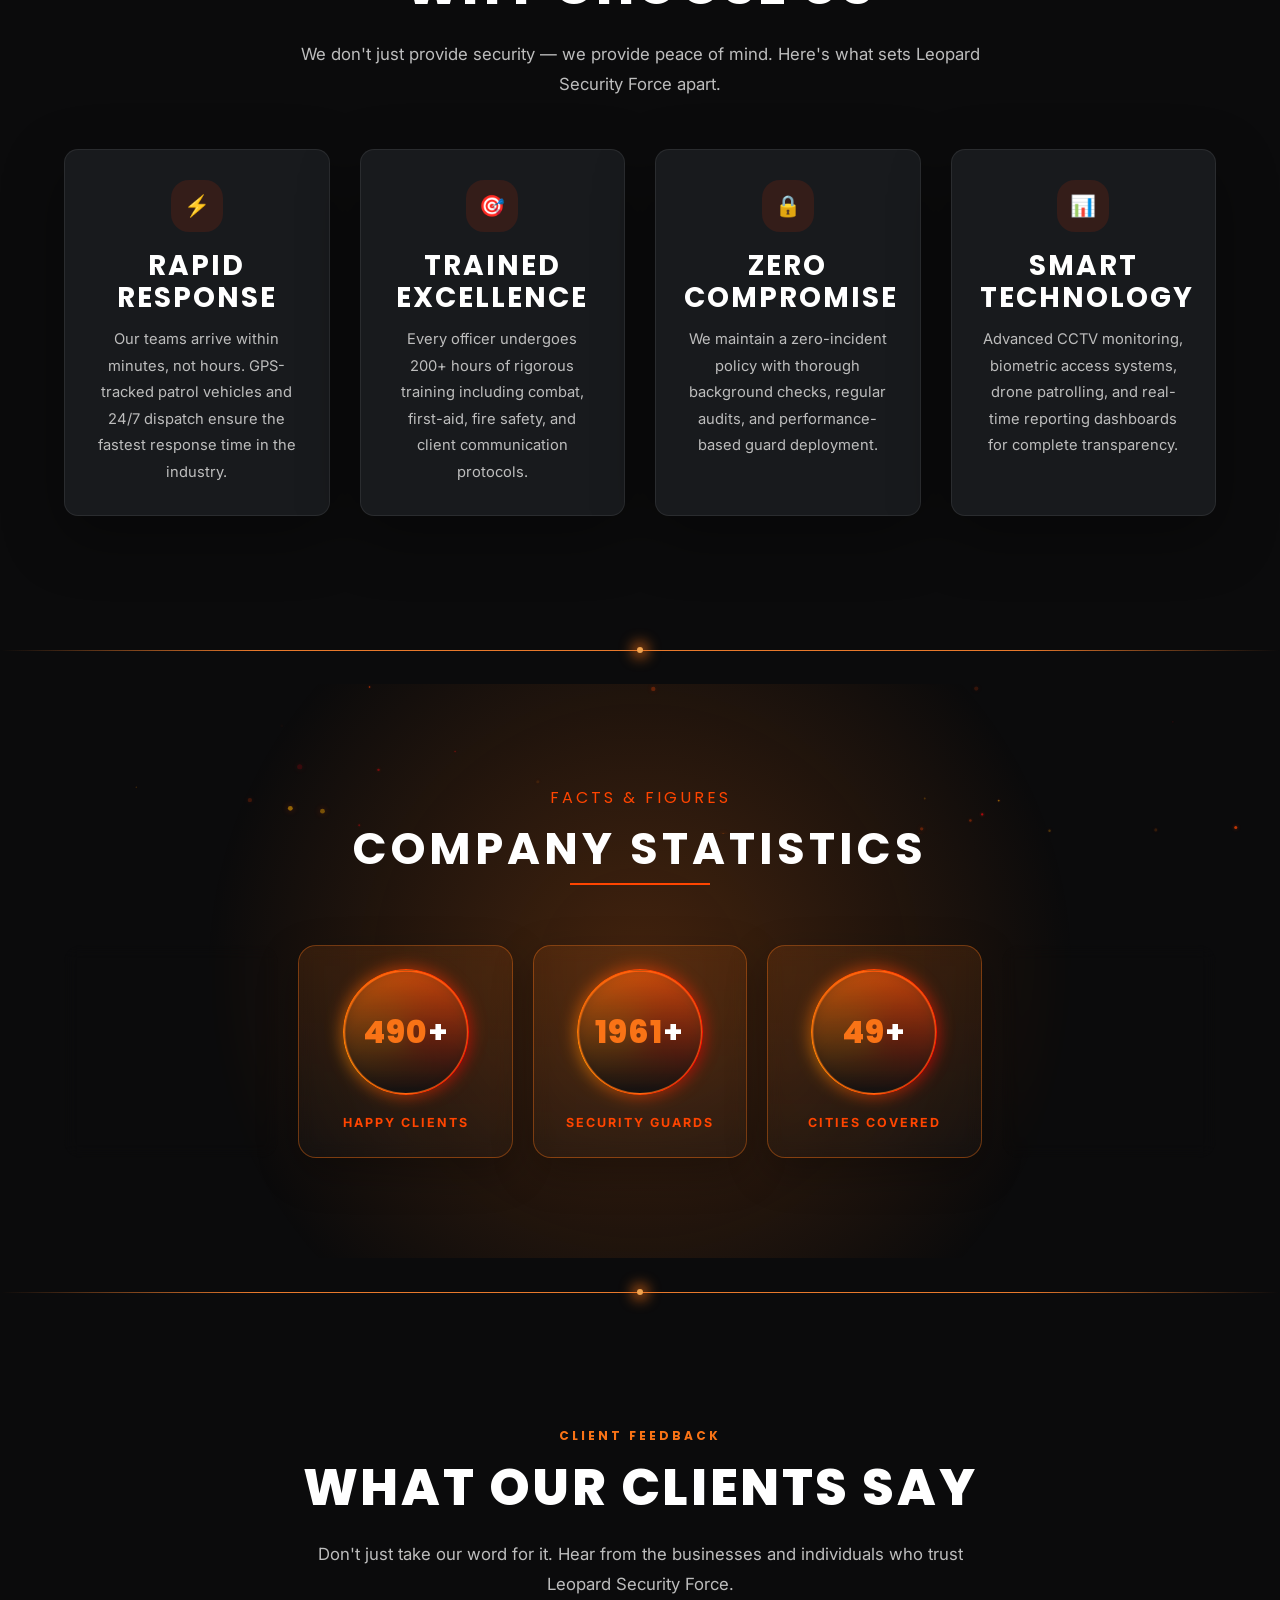
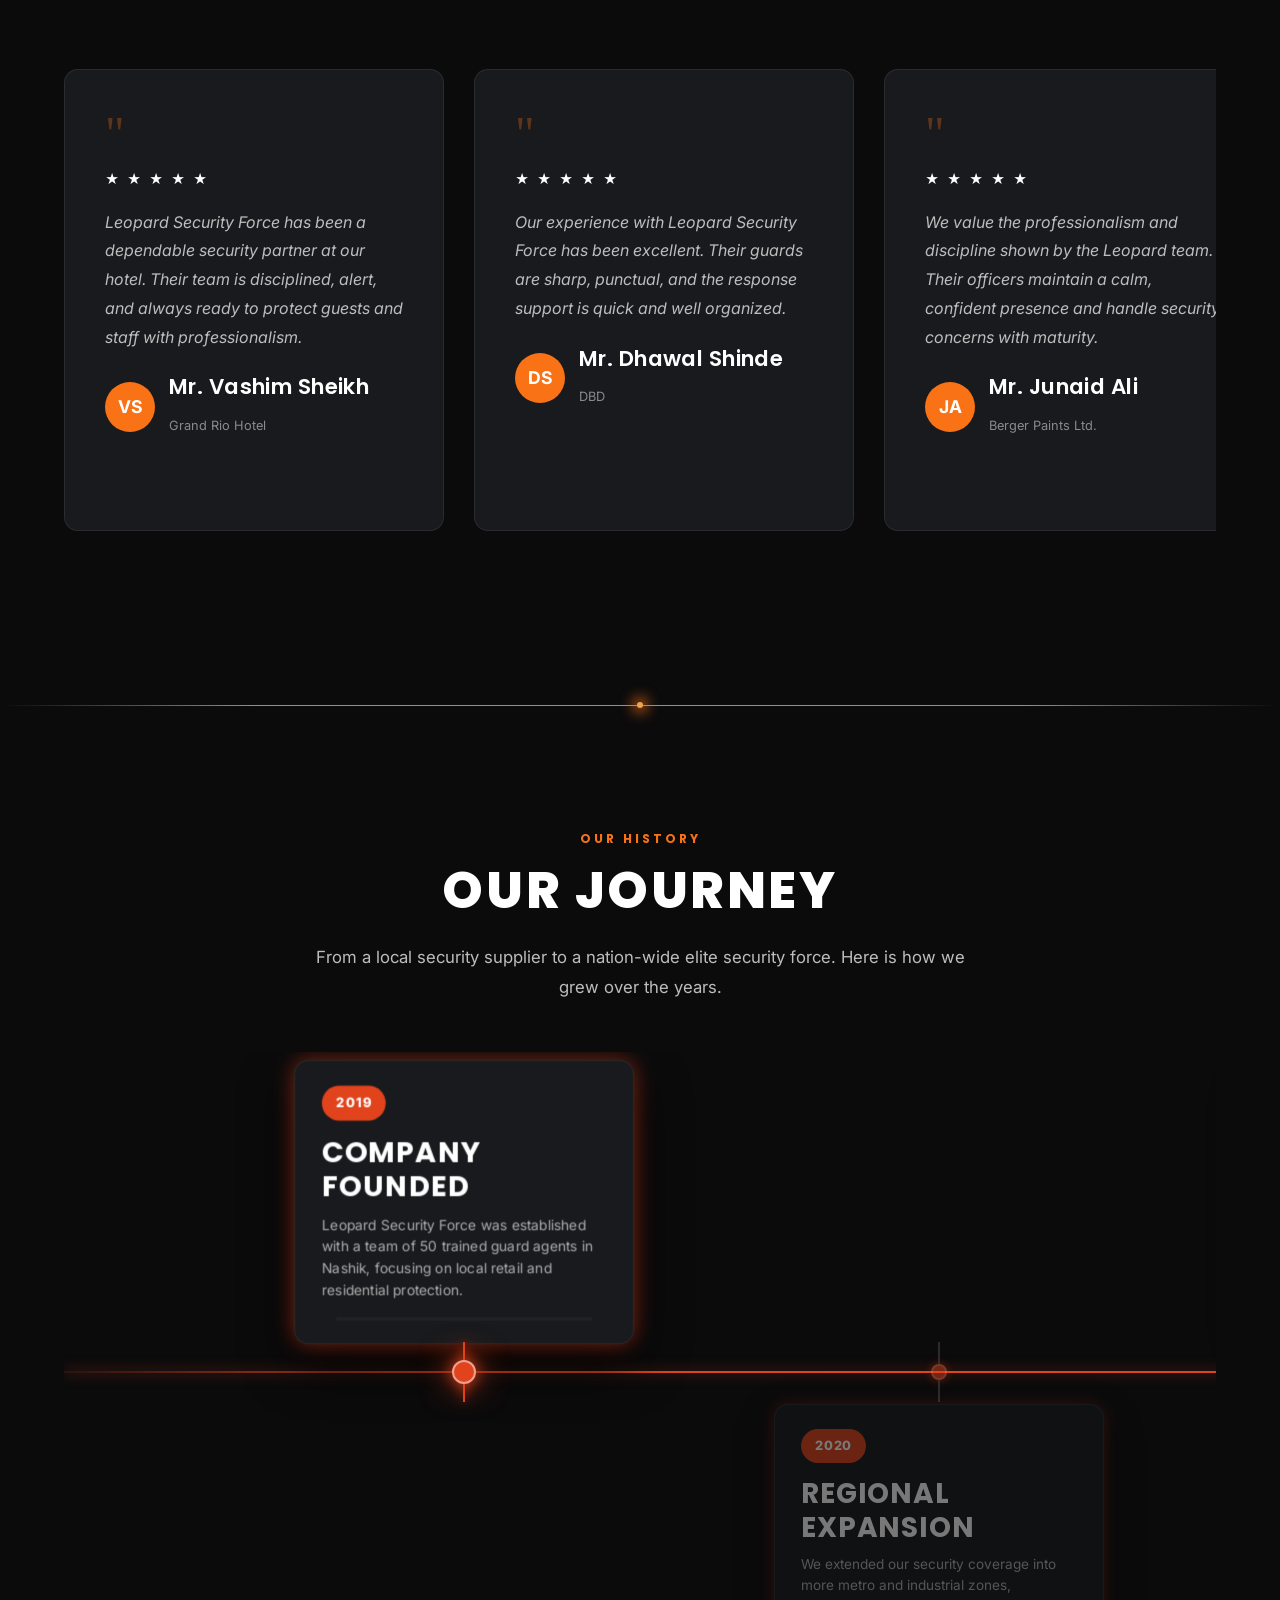
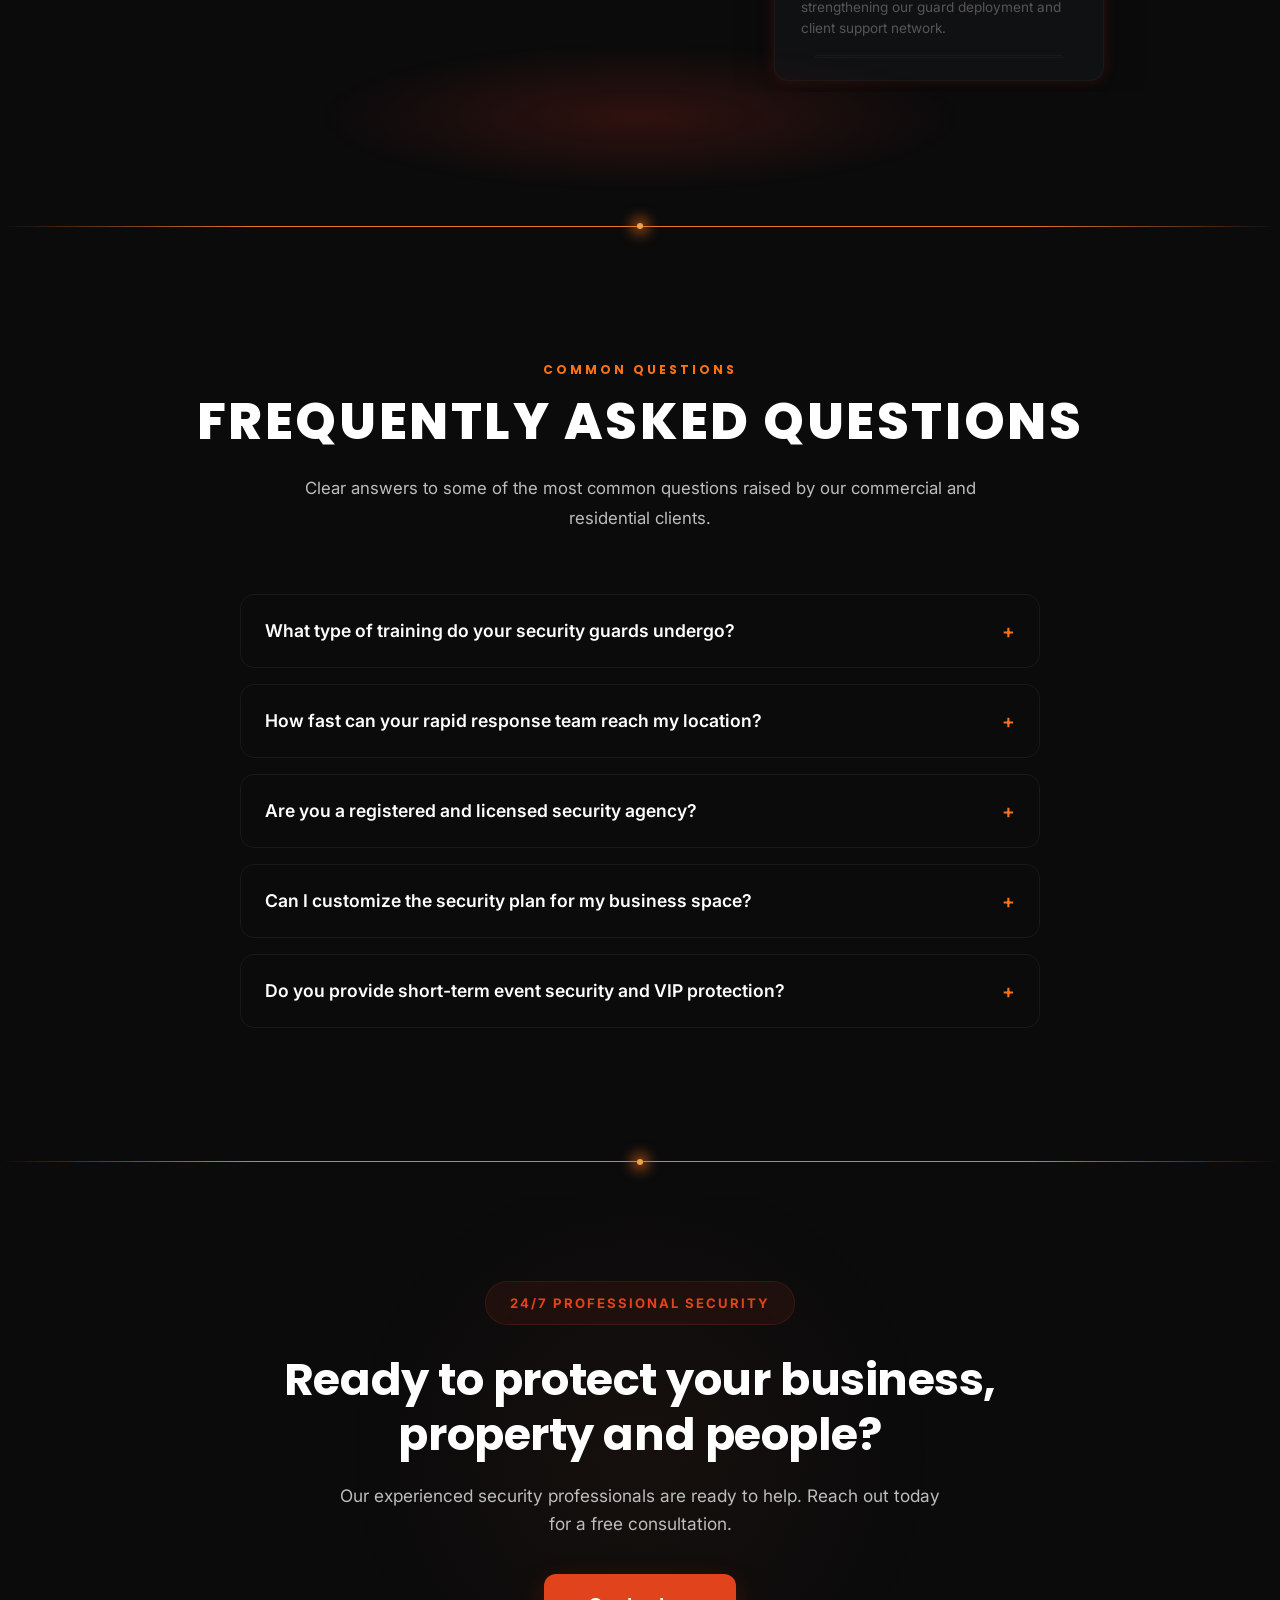
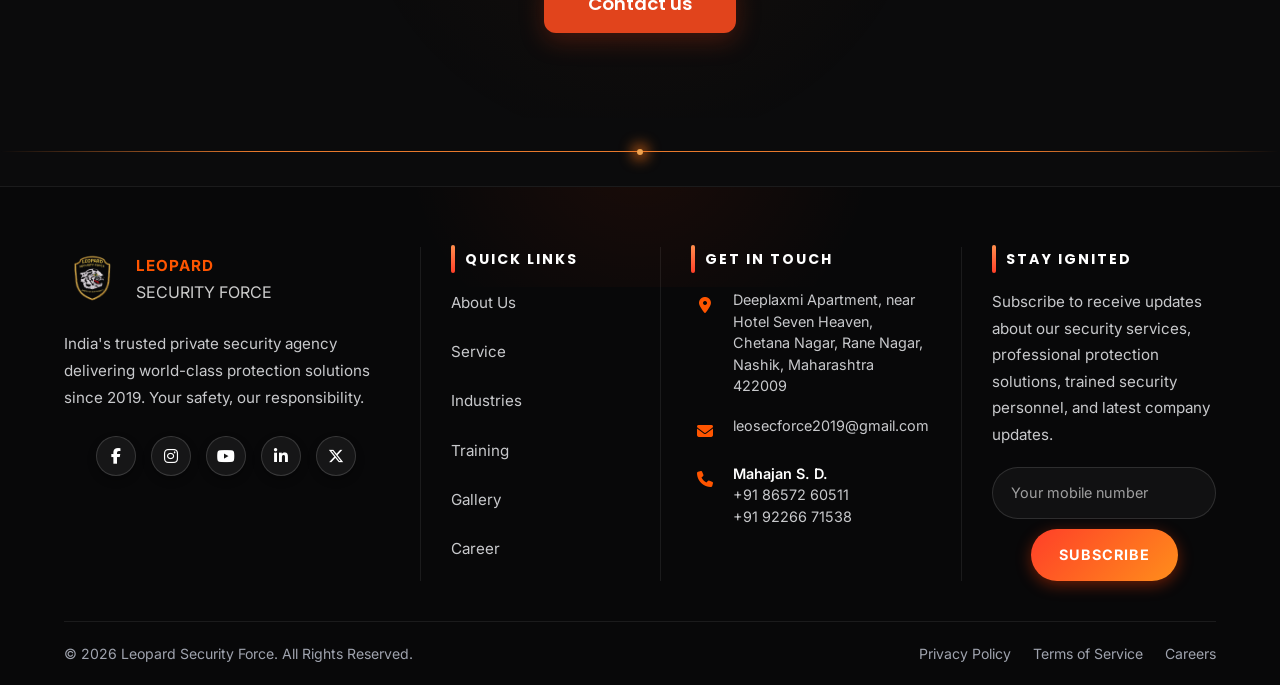
==== commit 7d34d663: "Add files via upload update the code" ====
--- a/index.html
+++ b/index.html
@@ -676,34 +676,38 @@
 
     /* Star Rating */
     .intake-stars {
-      display: flex;
-      gap: 0.75rem;
-      justify-content: center;
-      align-items: center;
-      margin: 1rem 0 1.2rem;
-      padding: 0.75rem 0.6rem;
-      background: rgba(255, 215, 0, 0.06);
-      border-radius: 14px;
-      border: 1px solid rgba(255, 215, 0, 0.3);
-      box-shadow: inset 0 0 15px rgba(255, 215, 0, 0.08), 0 4px 20px rgba(0, 0, 0, 0.4);
-      width: 100%;
-      max-width: 100%;
-      box-sizing: border-box;
+      display: flex !important;
+      flex-direction: row !important;
+      gap: 0.75rem !important;
+      justify-content: center !important;
+      align-items: center !important;
+      margin: 1rem 0 1.2rem !important;
+      padding: 0.75rem 0.6rem !important;
+      background: rgba(255, 215, 0, 0.06) !important;
+      border-radius: 14px !important;
+      border: 1px solid rgba(255, 215, 0, 0.3) !important;
+      box-shadow: inset 0 0 15px rgba(255, 215, 0, 0.08), 0 4px 20px rgba(0, 0, 0, 0.4) !important;
+      width: 100% !important;
+      max-width: 100% !important;
+      box-sizing: border-box !important;
     }
 
     .intake-star-btn {
-      background: none;
-      padding: 0.35rem;
-      border-radius: 8px;
-      transition: transform 0.2s ease;
-      border: none;
-      cursor: pointer;
-      display: flex;
-      align-items: center;
-      justify-content: center;
-      touch-action: manipulation;
-      -webkit-tap-highlight-color: transparent;
-      flex-shrink: 0;
+      background: none !important;
+      padding: 0.35rem !important;
+      border-radius: 8px !important;
+      transition: transform 0.2s ease !important;
+      border: none !important;
+      cursor: pointer !important;
+      display: inline-flex !important;
+      align-items: center !important;
+      justify-content: center !important;
+      touch-action: manipulation !important;
+      -webkit-tap-highlight-color: transparent !important;
+      flex-shrink: 0 !important;
+      width: auto !important;
+      min-width: unset !important;
+      min-height: unset !important;
     }
 
     .intake-star-btn:hover,
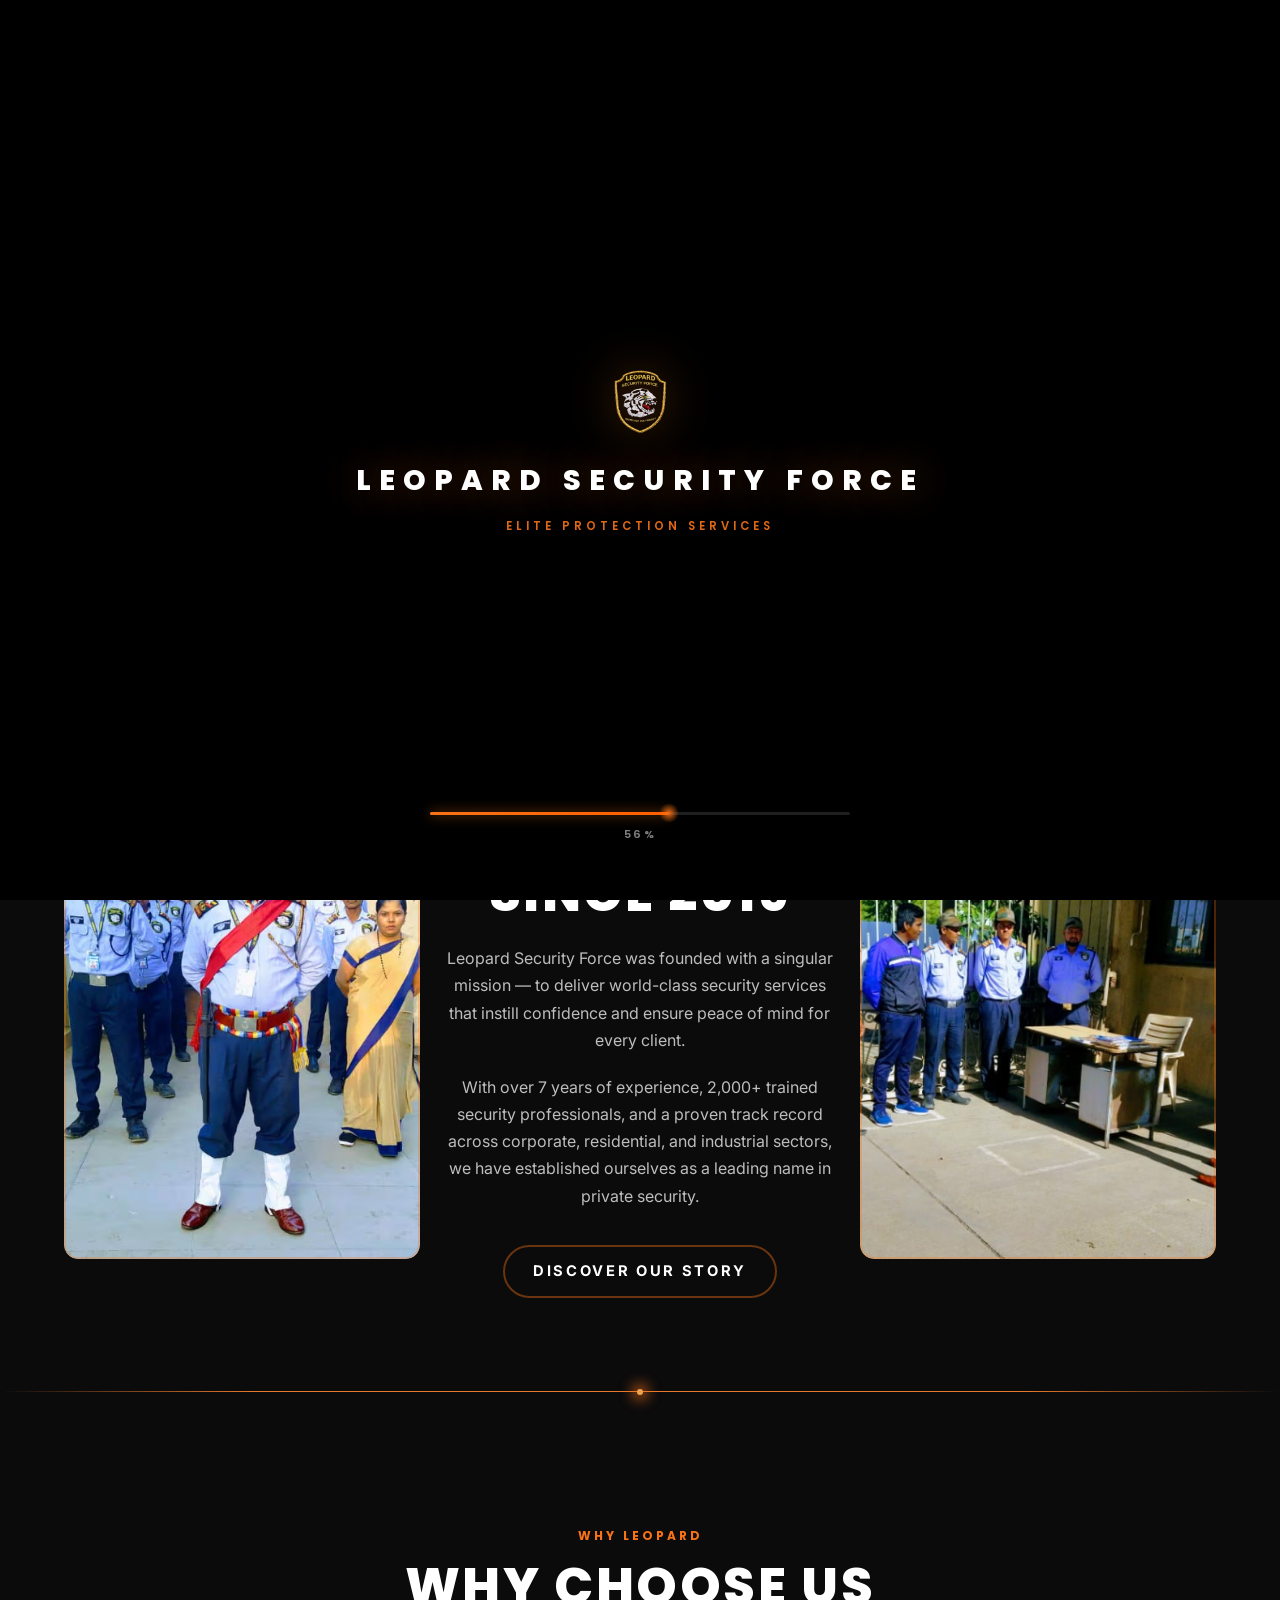
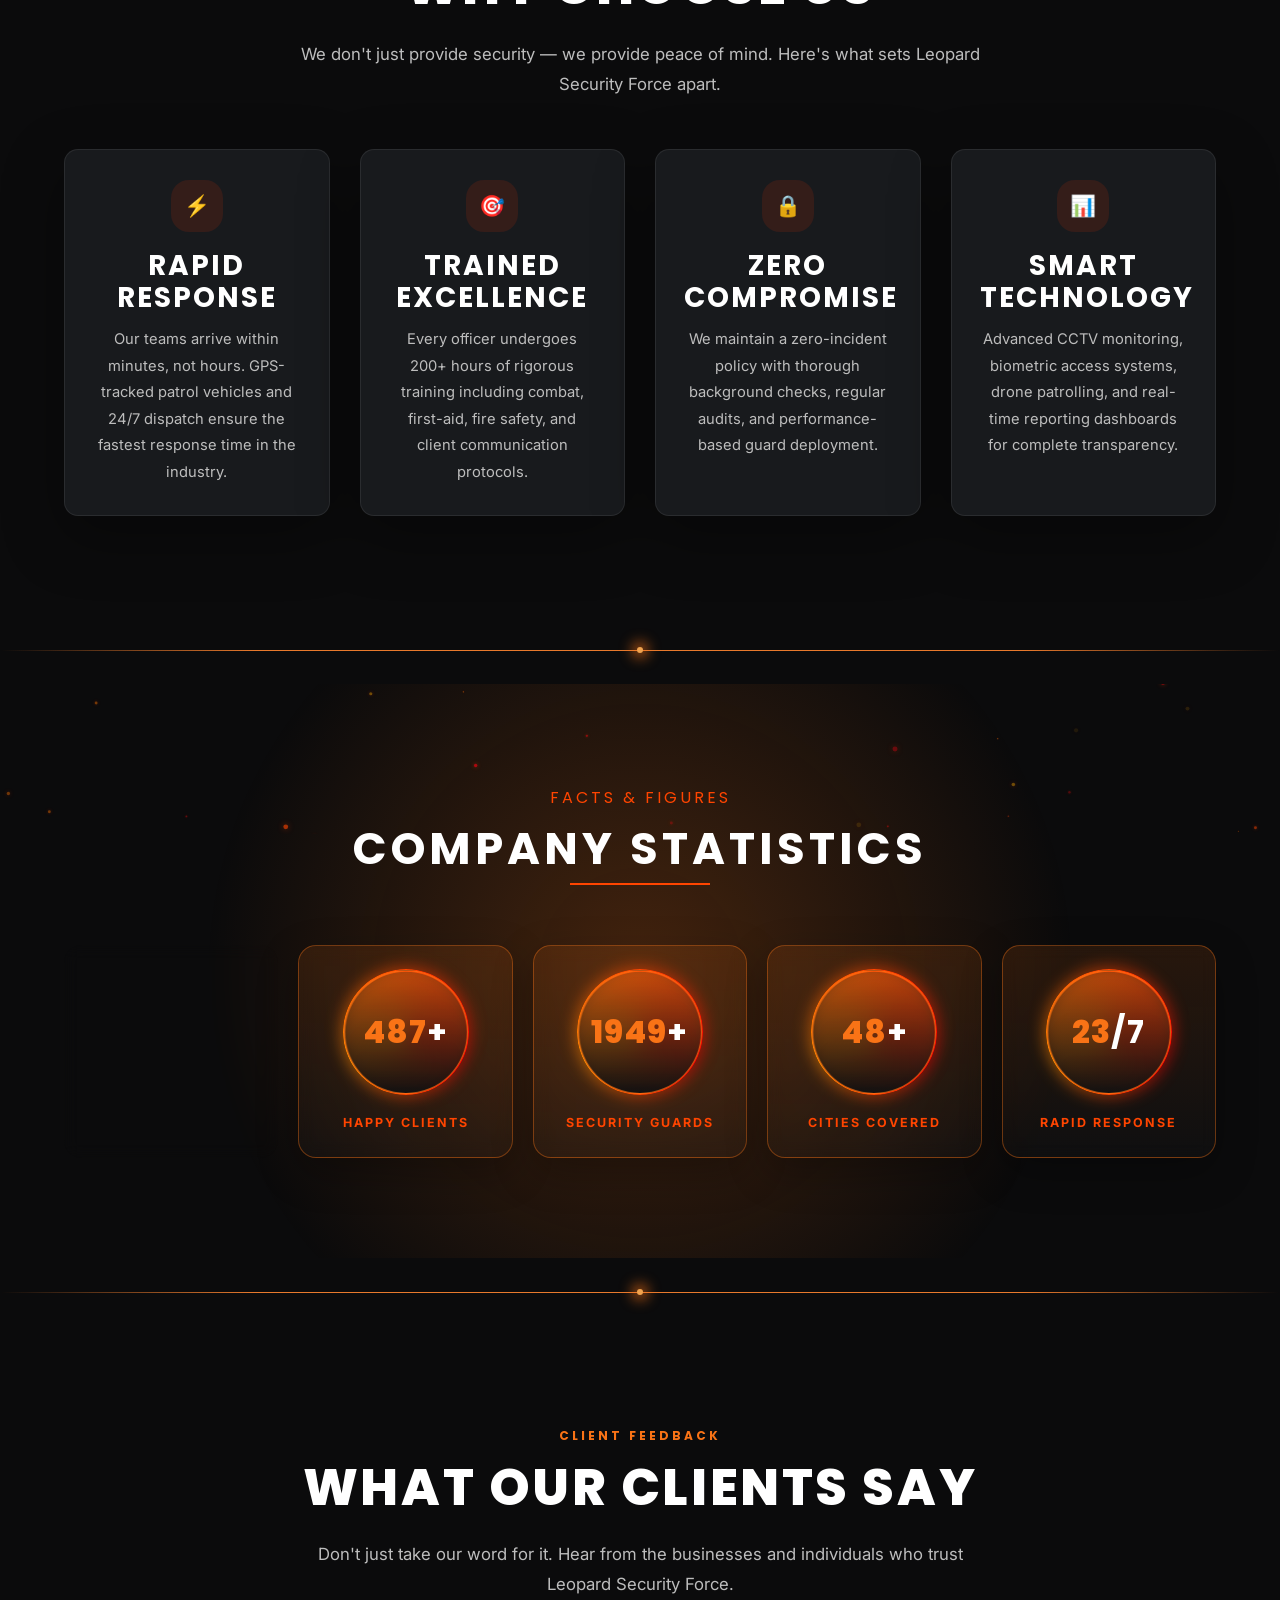
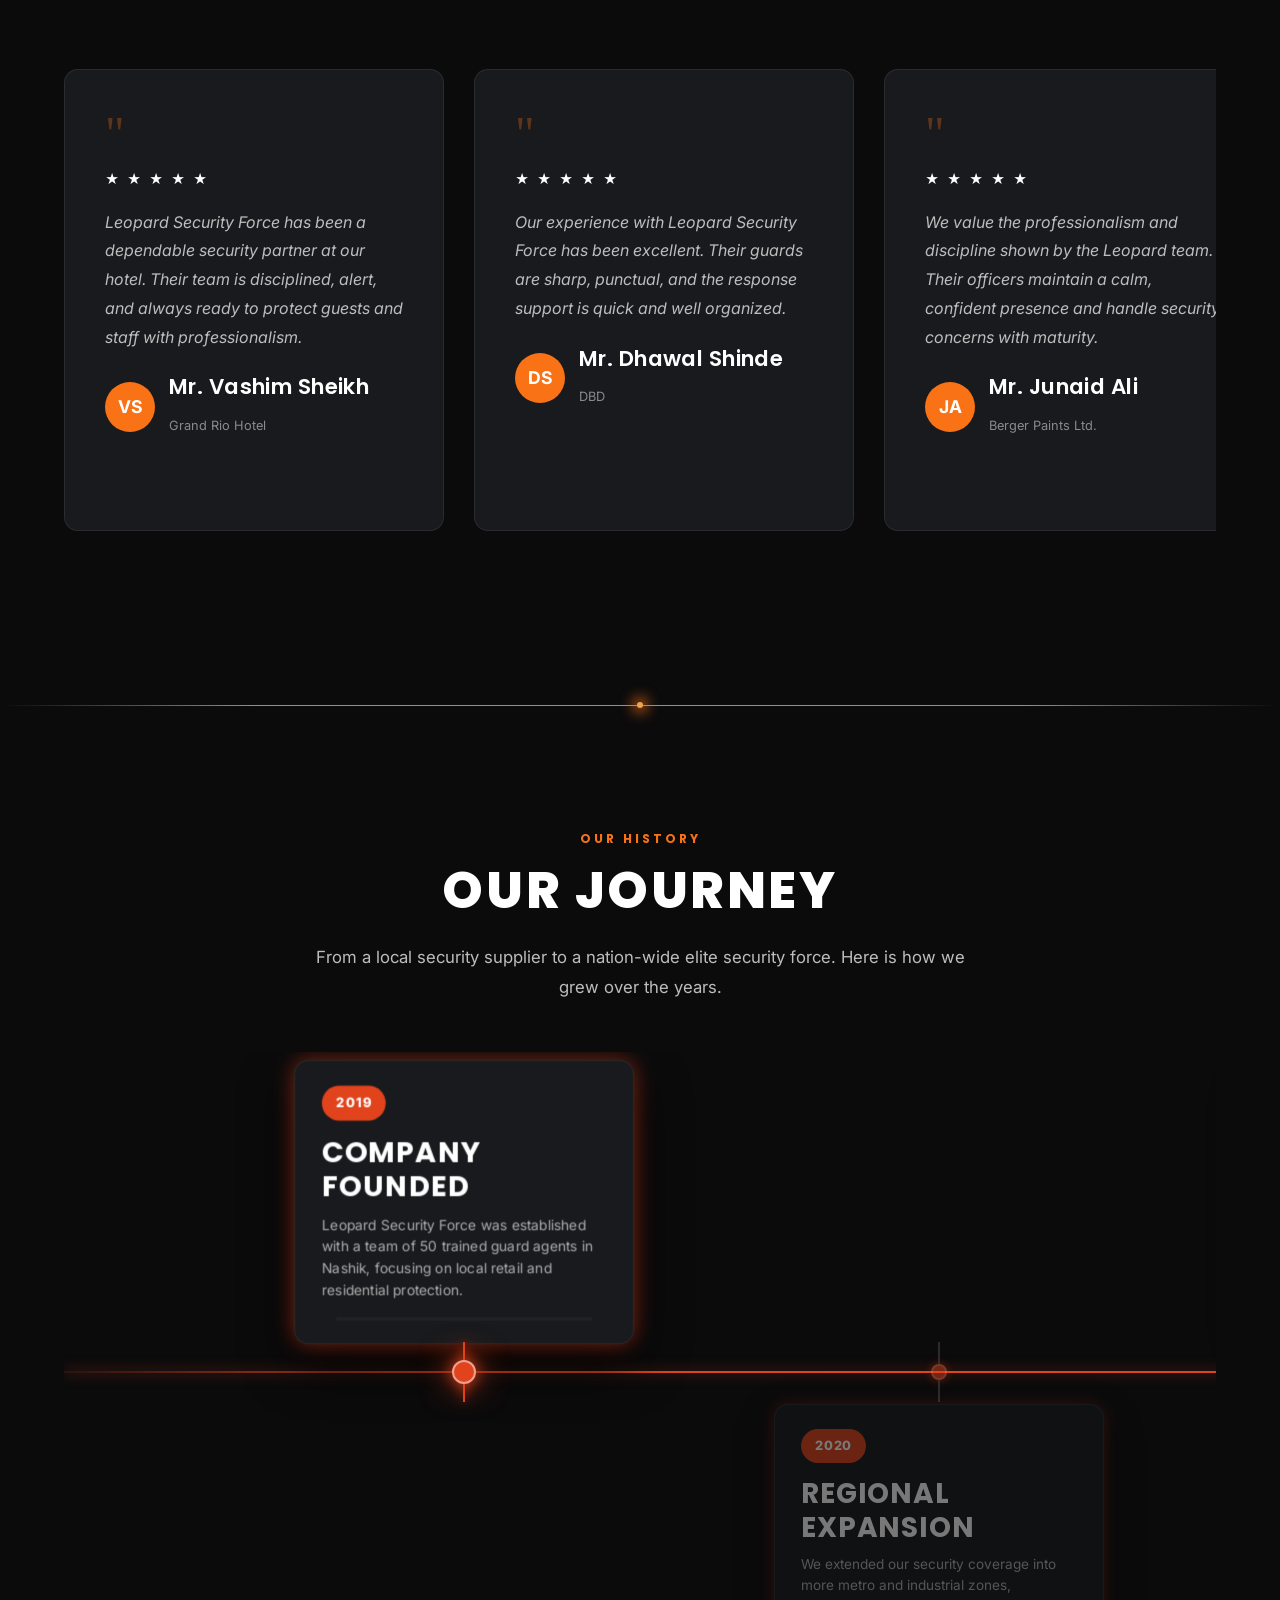
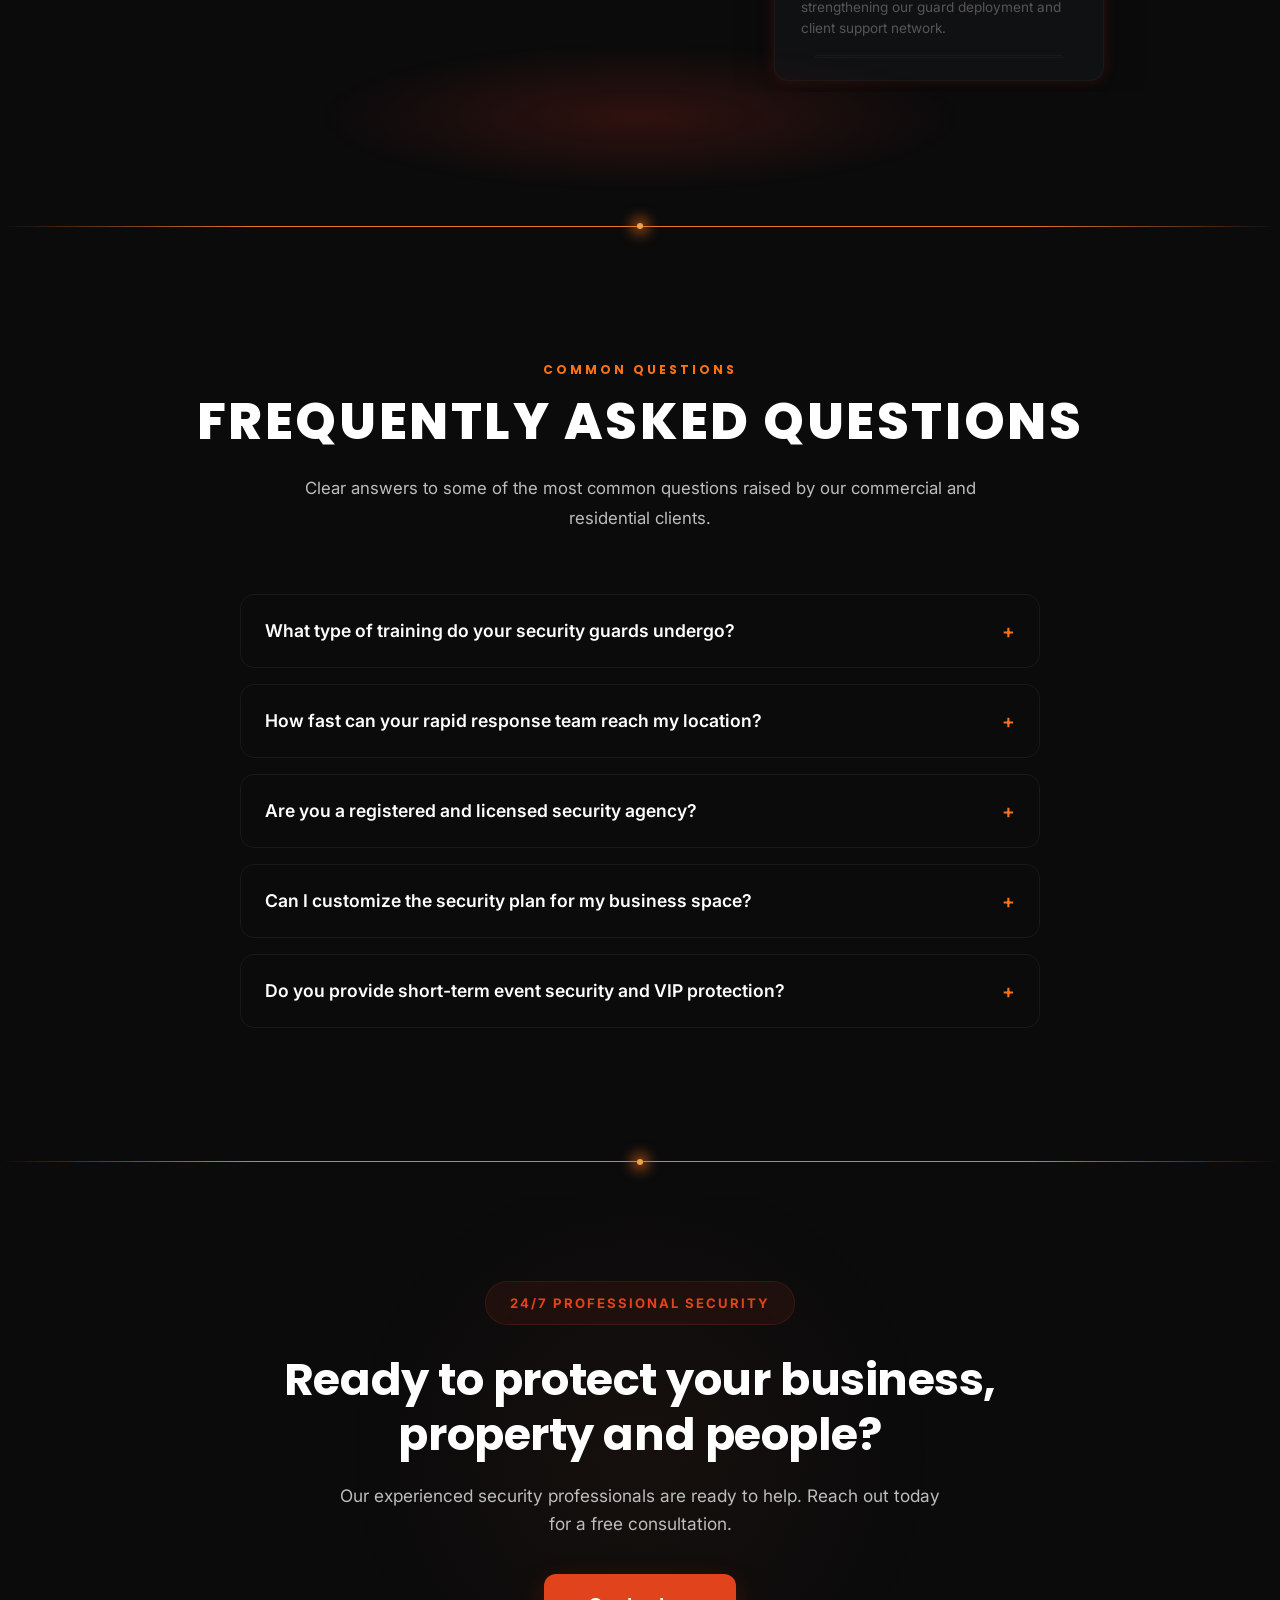
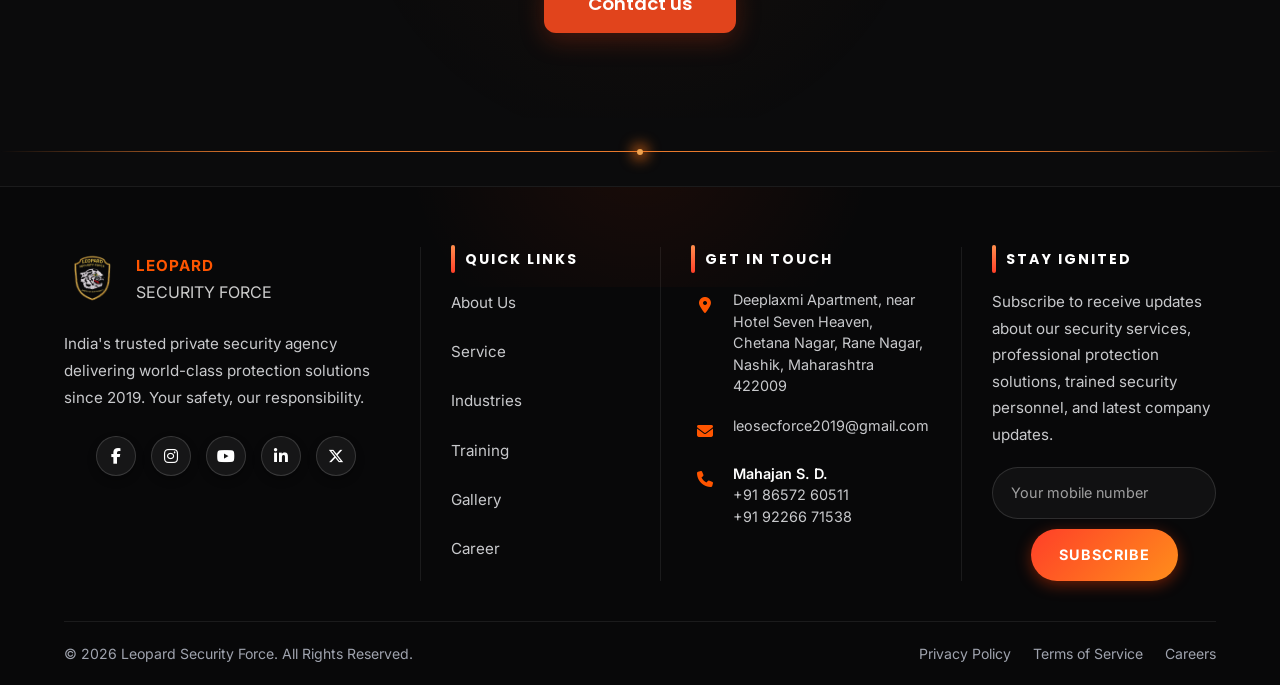
==== commit 3007dfaa: "Add files via upload" ====
--- a/index.html
+++ b/index.html
@@ -675,6 +675,8 @@
     }
 
     /* Star Rating */
+    #intakeOverlay .intake-stars,
+    #iStars,
     .intake-stars {
       display: flex !important;
       flex-direction: row !important;
@@ -692,6 +694,8 @@
       box-sizing: border-box !important;
     }
 
+    #intakeOverlay .intake-star-btn,
+    #iStars .intake-star-btn,
     .intake-star-btn {
       background: none !important;
       padding: 0.35rem !important;
@@ -706,6 +710,7 @@
       -webkit-tap-highlight-color: transparent !important;
       flex-shrink: 0 !important;
       width: auto !important;
+      max-width: 44px !important;
       min-width: unset !important;
       min-height: unset !important;
     }
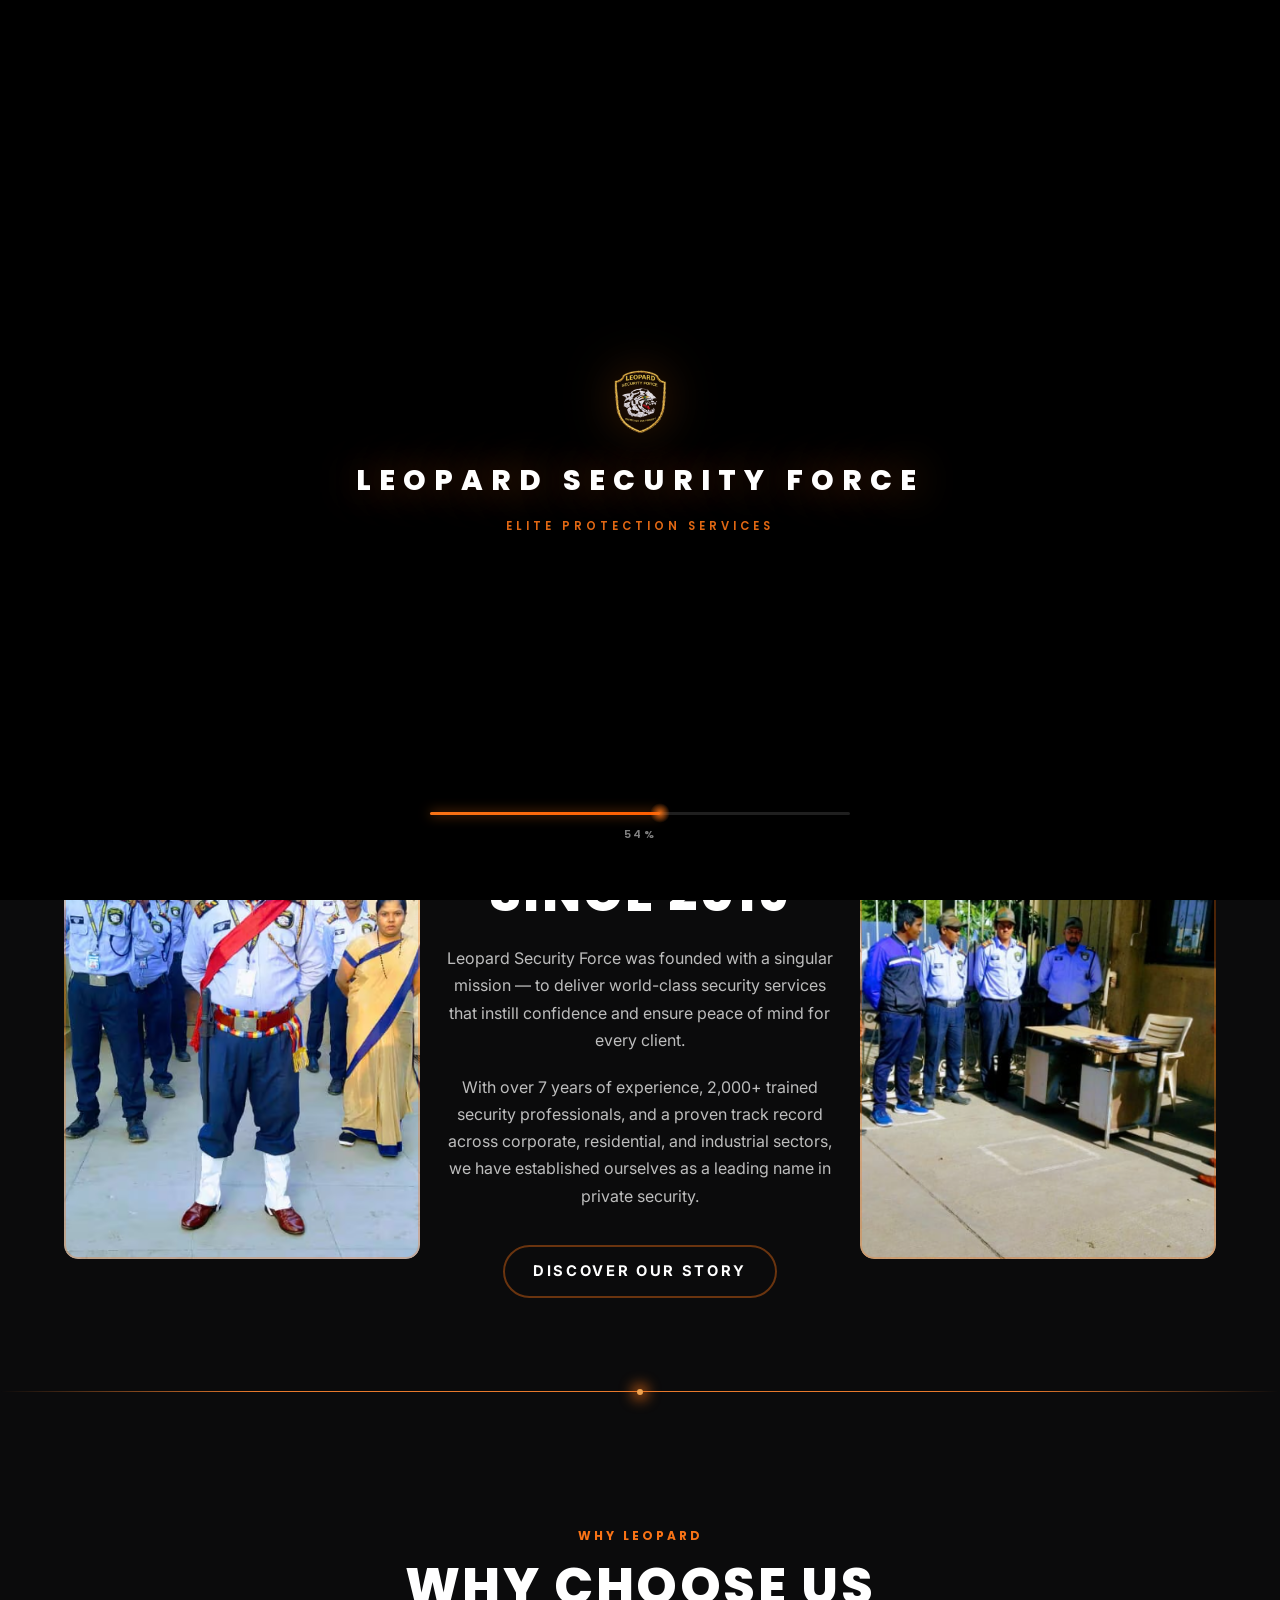
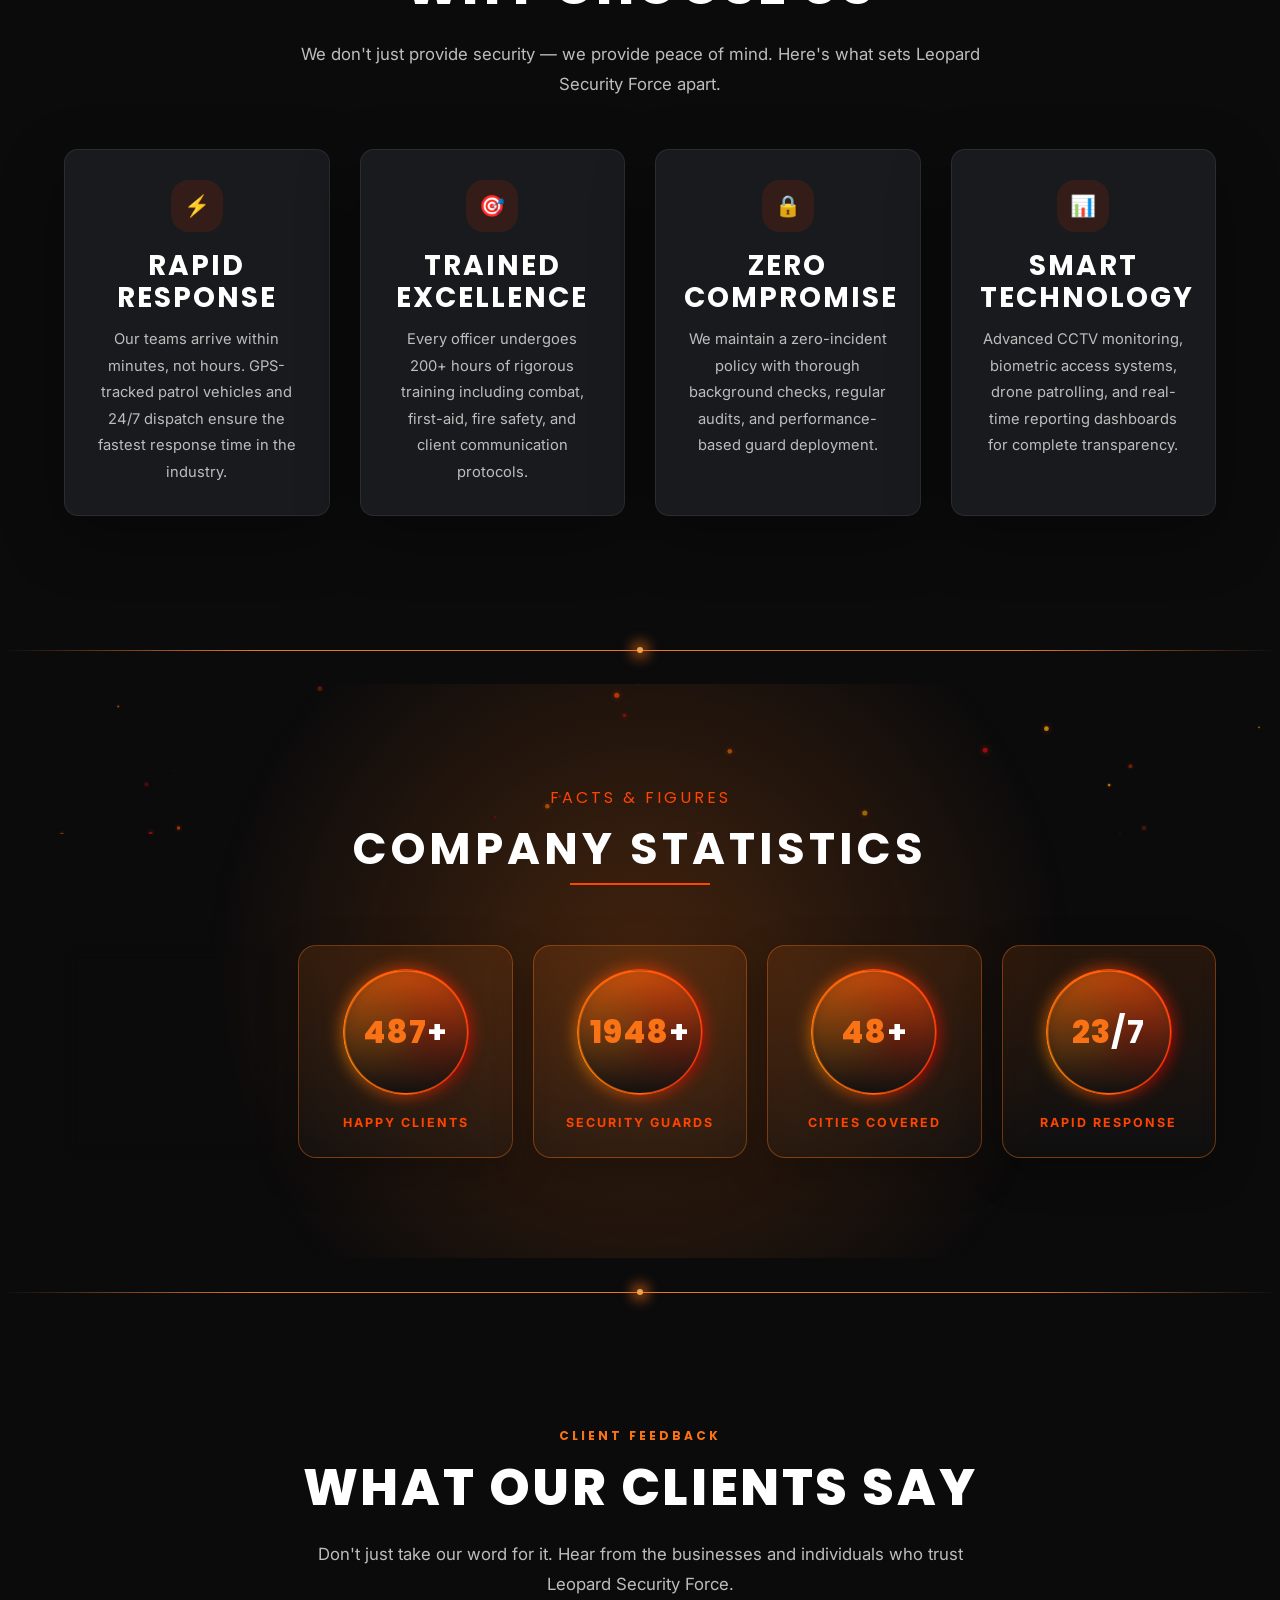
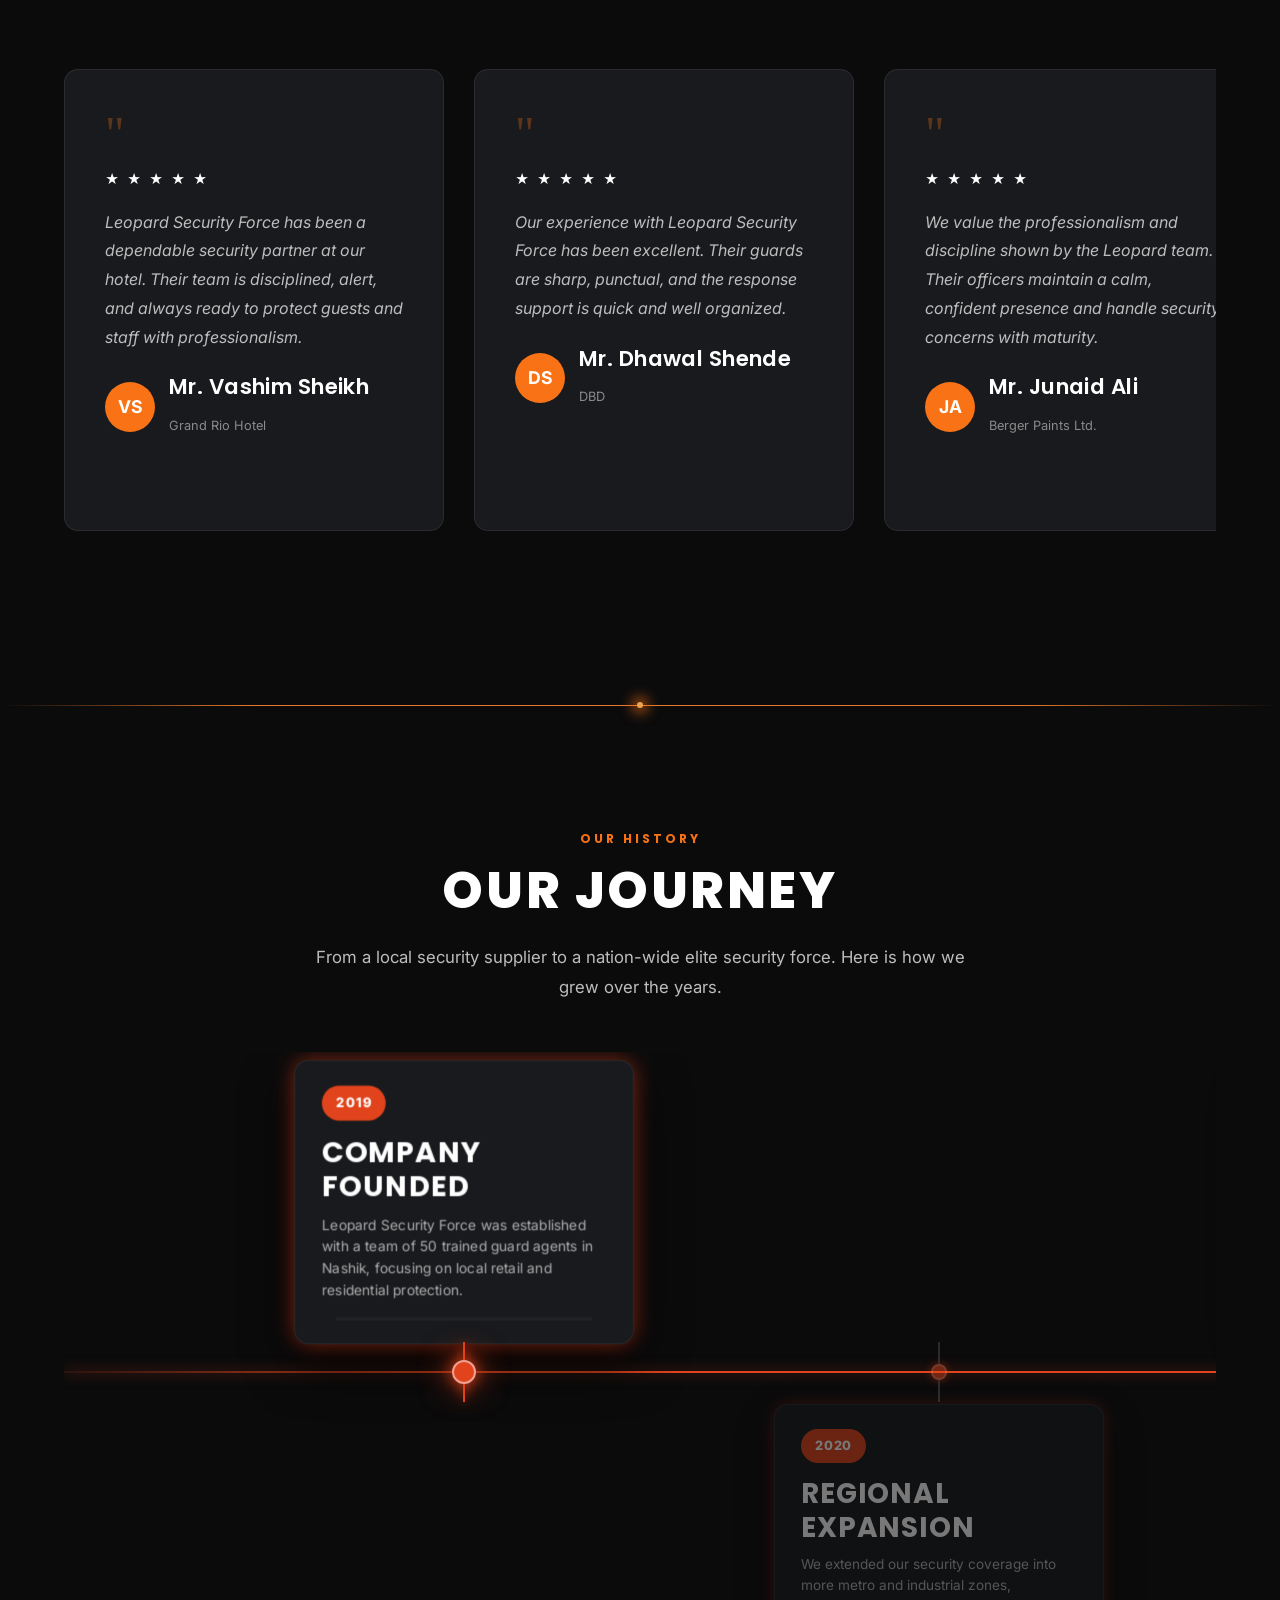
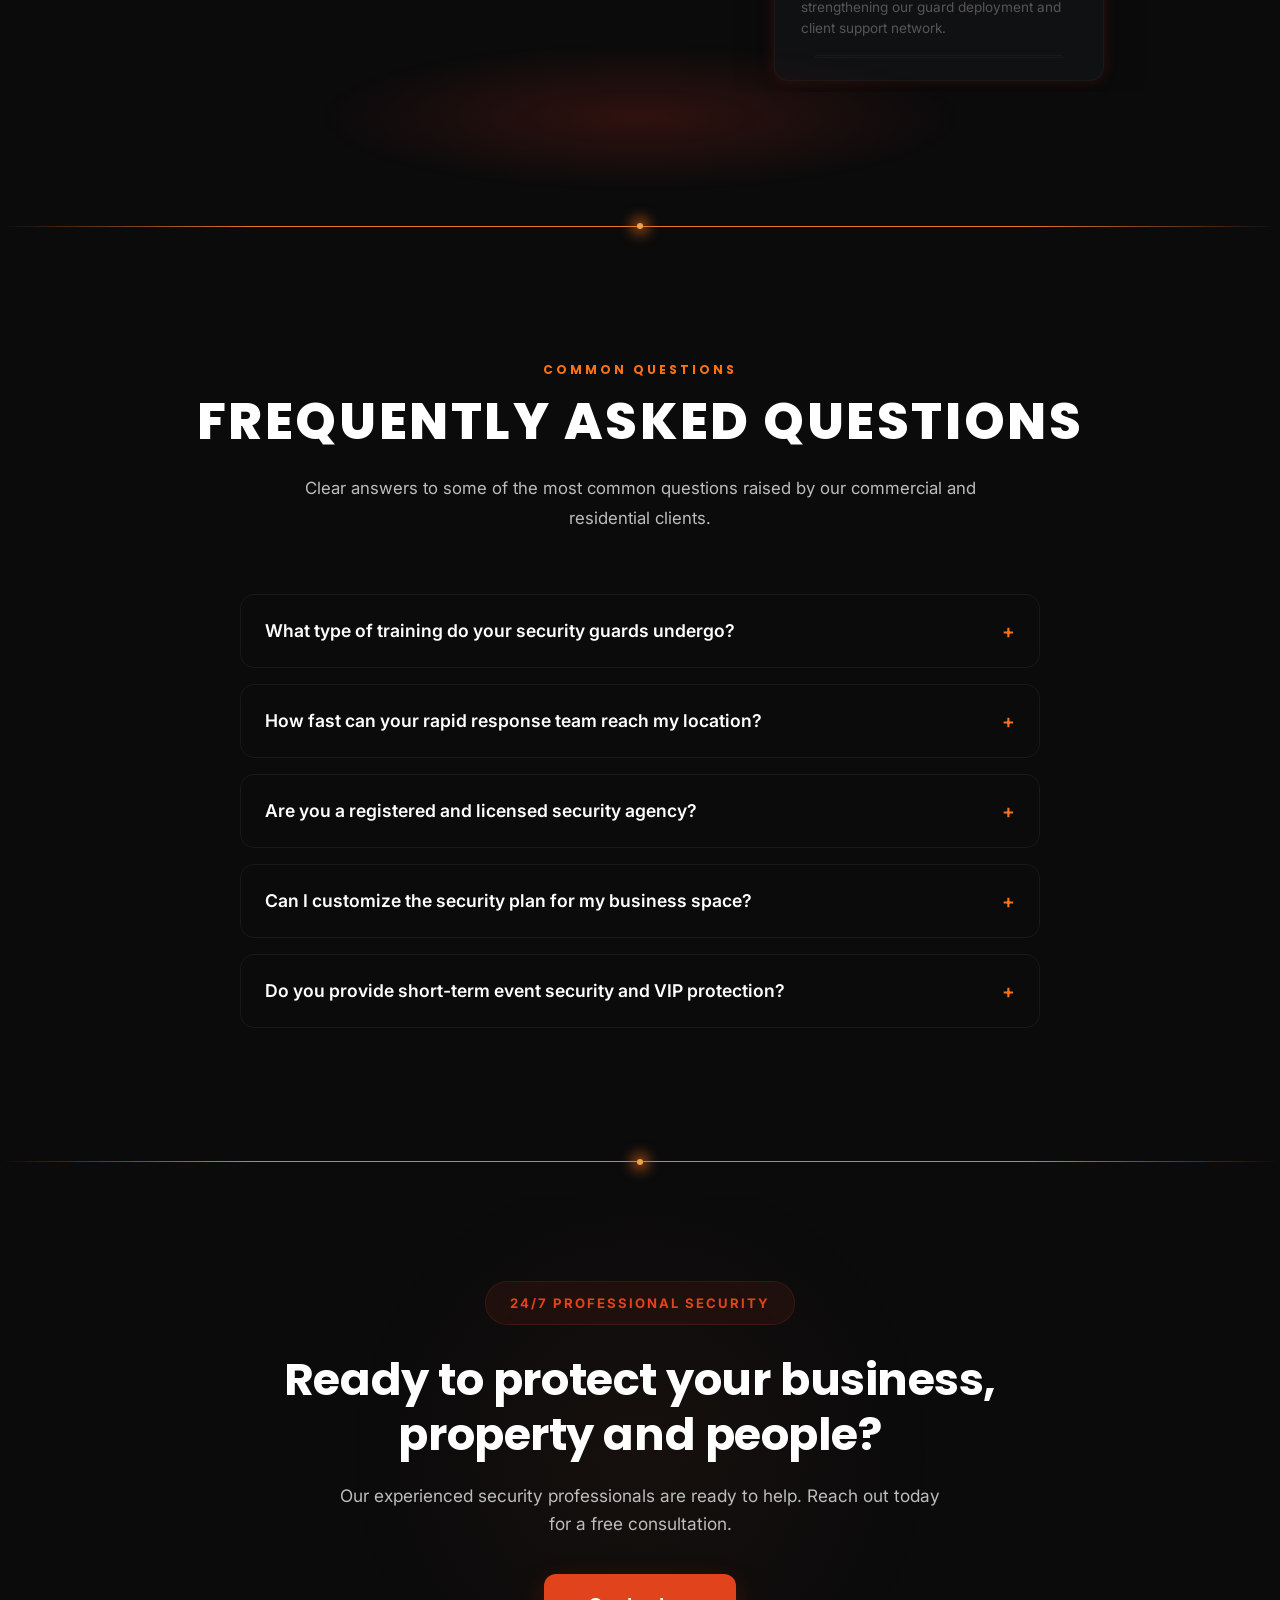
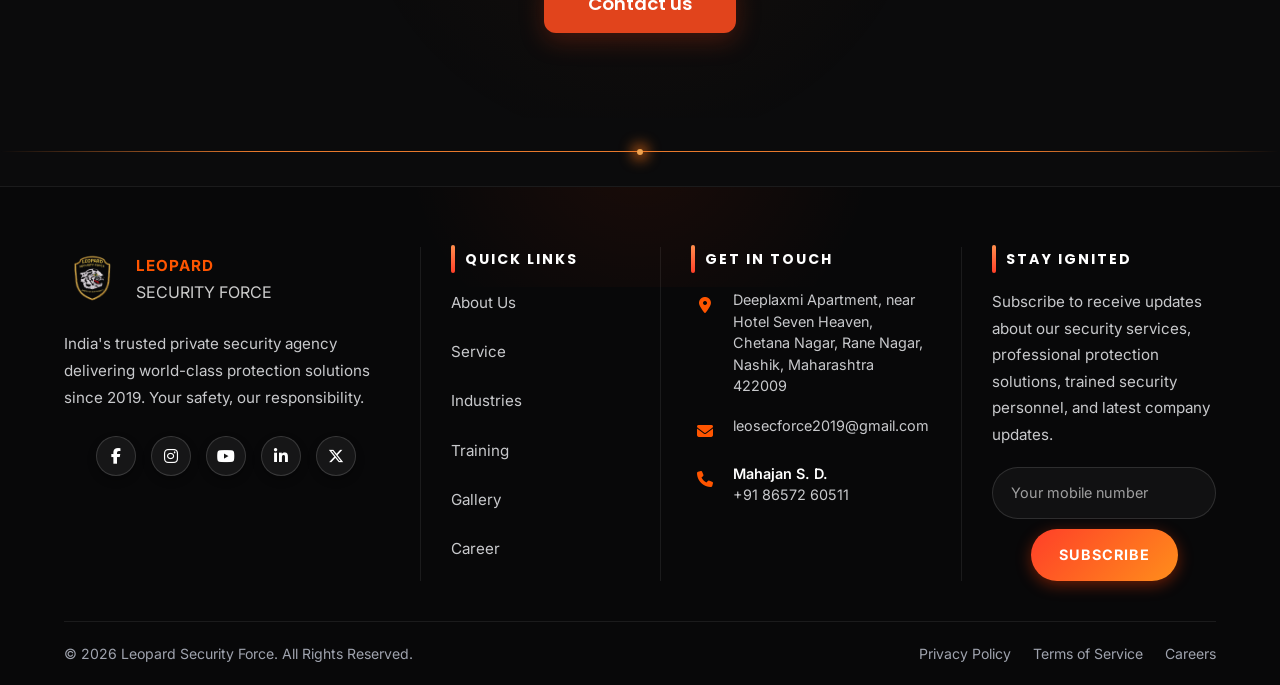
==== commit 207bf4e4: "Update index.html" ====
--- a/index.html
+++ b/index.html
@@ -1923,7 +1923,7 @@
           <div class="testimonial-author">
             <div class="testimonial-avatar">DS</div>
             <div>
-              <h4>Mr. Dhawal Shinde</h4>
+              <h4>Mr. Dhawal Shende</h4>
               <span>DBD</span>
             </div>
           </div>
@@ -2366,7 +2366,6 @@
             <div>
               <p class="contact-label">Mahajan S. D.</p>
               <p><a href="tel:+918657260511">+91 86572 60511</a></p>
-              <p><a href="tel:+919226671538">+91 92266 71538</a></p>
             </div>
           </div>
         </div>
@@ -3057,4 +3056,4 @@
 
 </body>
 
-</html>+</html>
--- a/tracker.css
+++ b/tracker.css
@@ -84,32 +84,78 @@
 .lsf-stars-container {
     text-align: center;
     margin-bottom: 20px;
+    width: 100%;
 }
 
 .lsf-stars {
     display: flex;
     justify-content: center;
+    align-items: center;
     gap: 12px;
     margin-bottom: 10px;
+    width: 100%;
+    max-width: 100%;
+    box-sizing: border-box;
 }
 
 .lsf-star {
-    color: #333;
+    color: rgba(255, 215, 0, 0.3);
     cursor: pointer;
     transition: all .2s ease;
     user-select: none;
-    display: inline-block;
+    display: inline-flex !important;
+    align-items: center;
+    justify-content: center;
+    touch-action: manipulation;
+    -webkit-tap-highlight-color: transparent;
+    flex-shrink: 0 !important;
+    width: auto !important;
+    min-width: unset !important;
+    min-height: unset !important;
 }
 
 .lsf-star svg {
     display: block;
+    width: 40px;
+    height: 40px;
+    stroke: #FFD700;
+    stroke-width: 1.5px;
+    transition: all .2s ease;
 }
 
 .lsf-star:hover,
 .lsf-star.active {
     color: #FFD700;
-    filter: drop-shadow(0 0 10px rgba(255, 215, 0, 0.5));
-    transform: scale(1.15);
+    filter: drop-shadow(0 0 12px rgba(255, 215, 0, 0.95));
+    transform: scale(1.18);
+}
+
+.lsf-star:hover svg,
+.lsf-star.active svg {
+    stroke: #FFA500;
+    stroke-width: 2px;
+}
+
+@media (max-width: 640px) {
+    .lsf-stars {
+        gap: 10px;
+    }
+
+    .lsf-star svg {
+        width: 36px;
+        height: 36px;
+    }
+}
+
+@media (max-width: 480px) {
+    .lsf-stars {
+        gap: 8px;
+    }
+
+    .lsf-star svg {
+        width: 32px;
+        height: 32px;
+    }
 }
 
 .lsf-rating-text {
--- a/design-system.css
+++ b/design-system.css
@@ -933,7 +933,7 @@
     .btn-ghost,
     .btn-outline,
     .btn-fill,
-    button:not(.faq-question):not(.lsf-chat-close):not(.lsf-chat-opt) {
+    button:not(.faq-question):not(.lsf-chat-close):not(.lsf-chat-opt):not(.intake-star-btn):not(.lsf-star) {
         width: 100% !important;
         display: inline-flex !important;
         align-items: center !important;
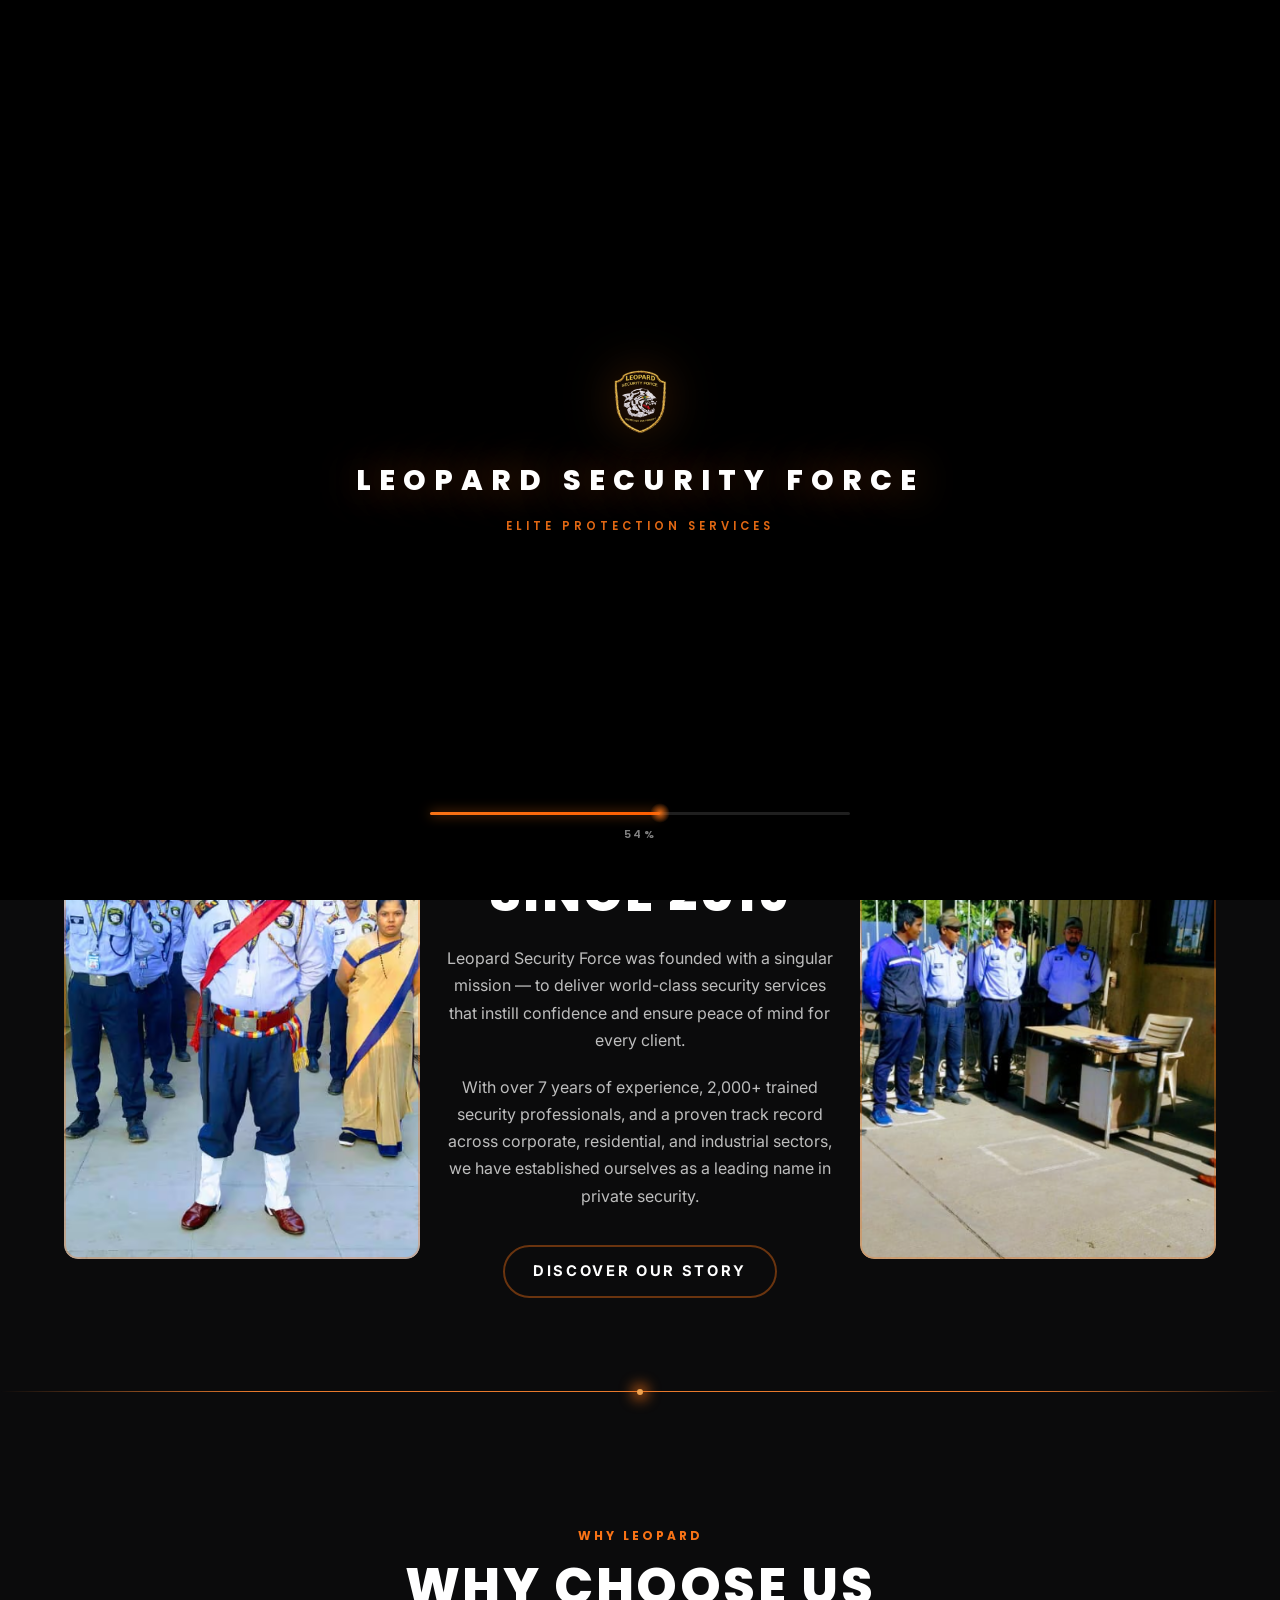
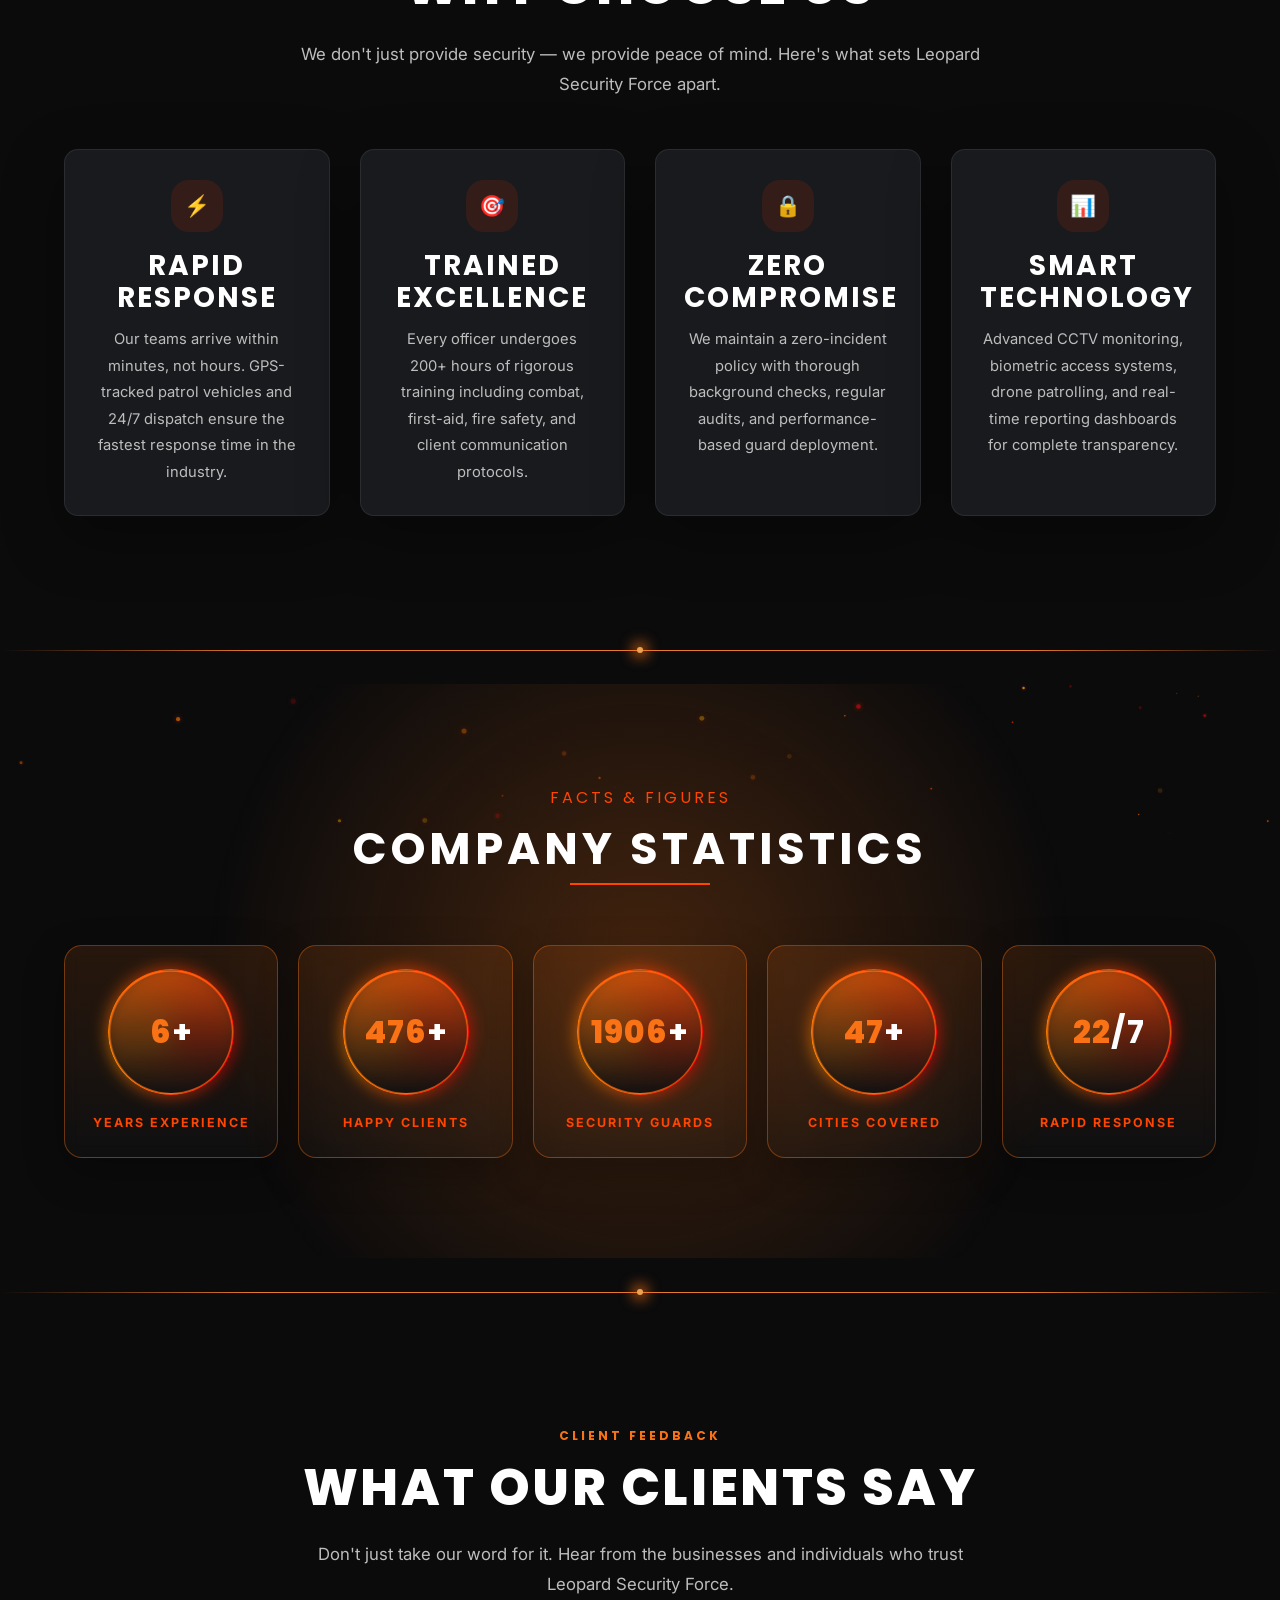
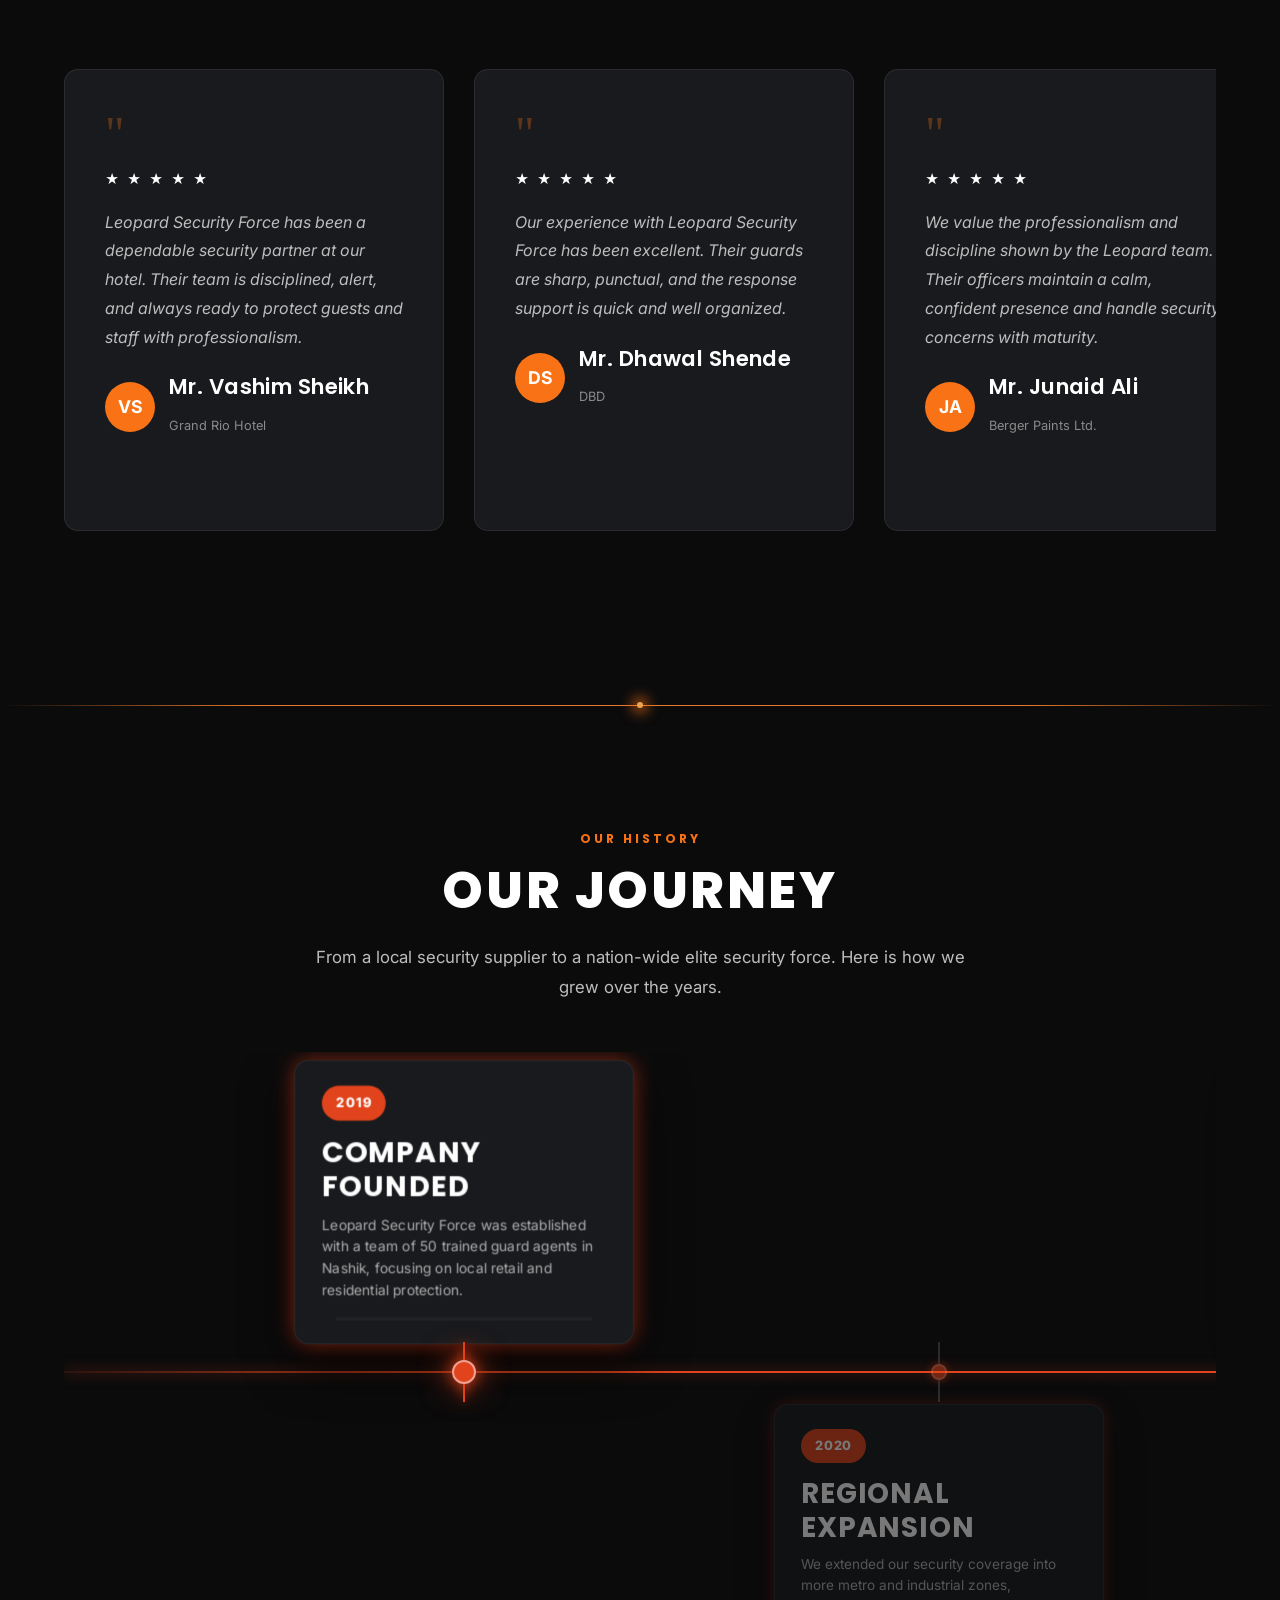
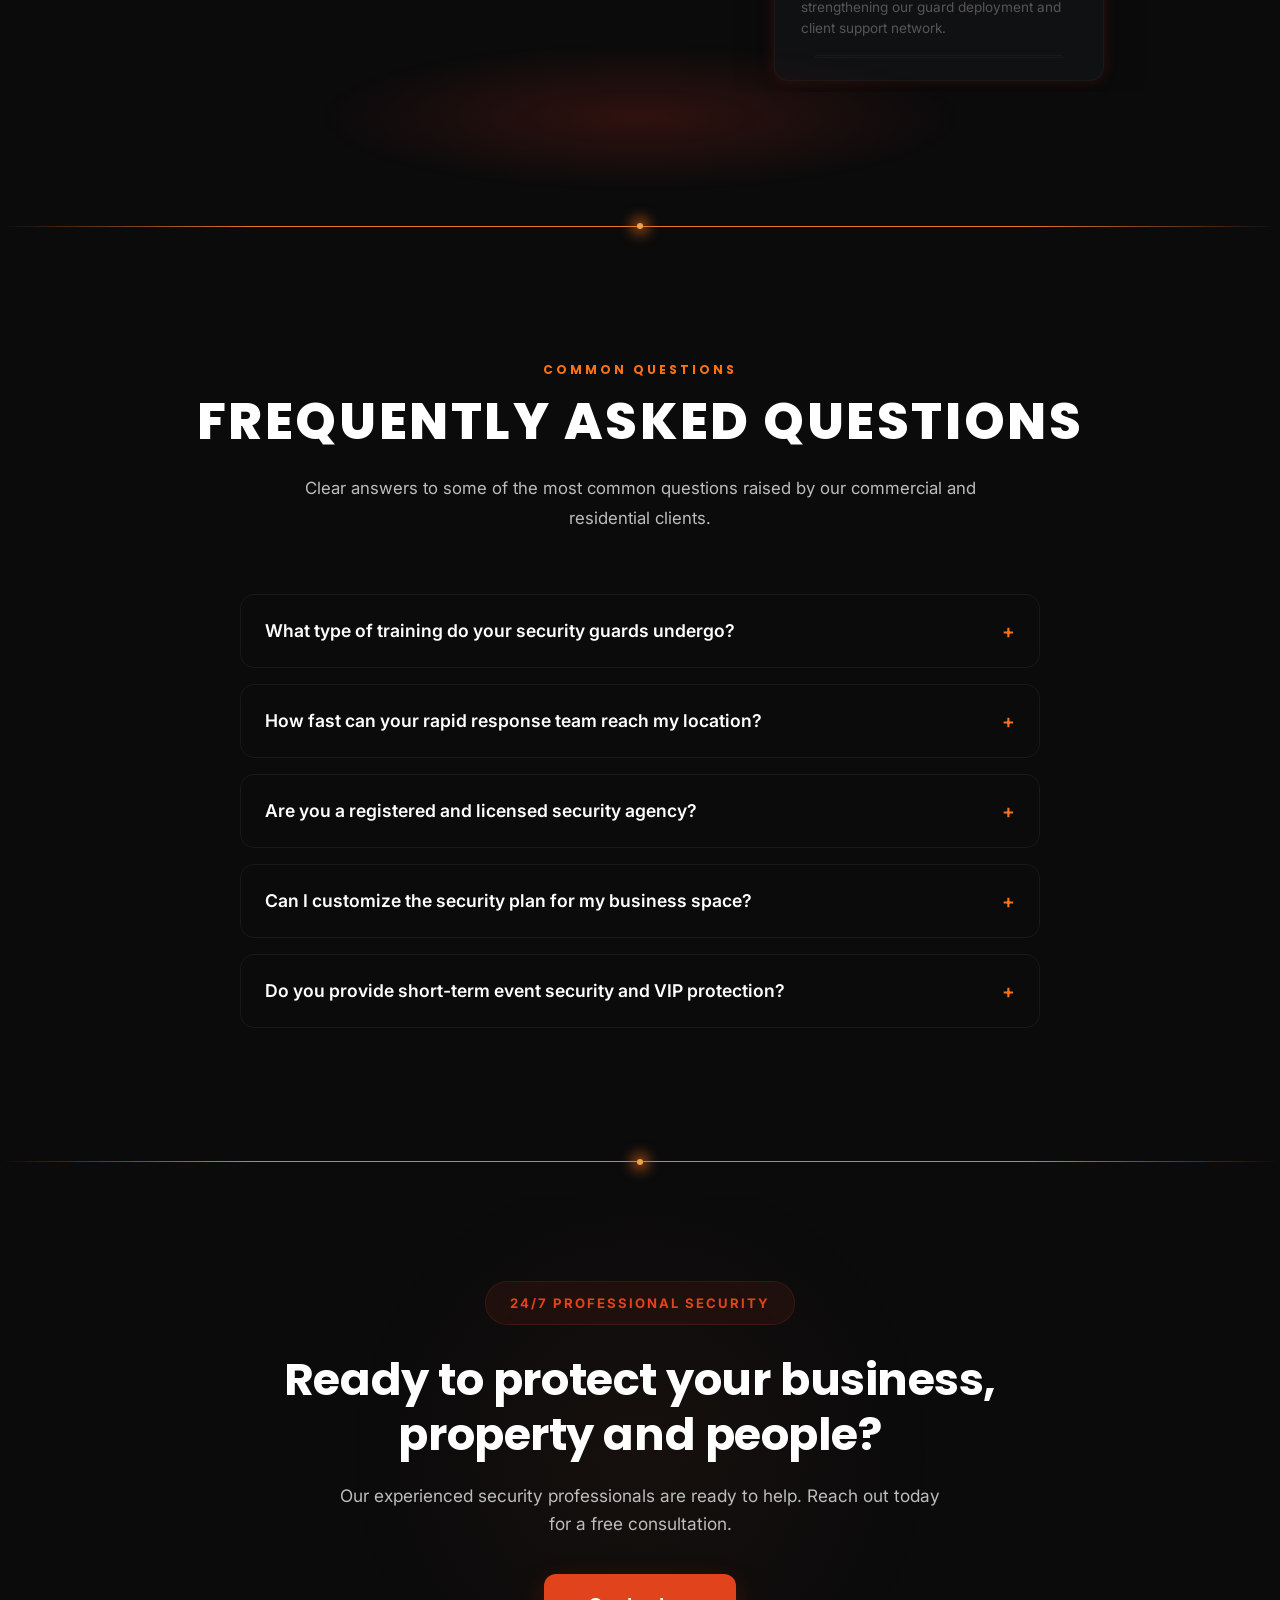
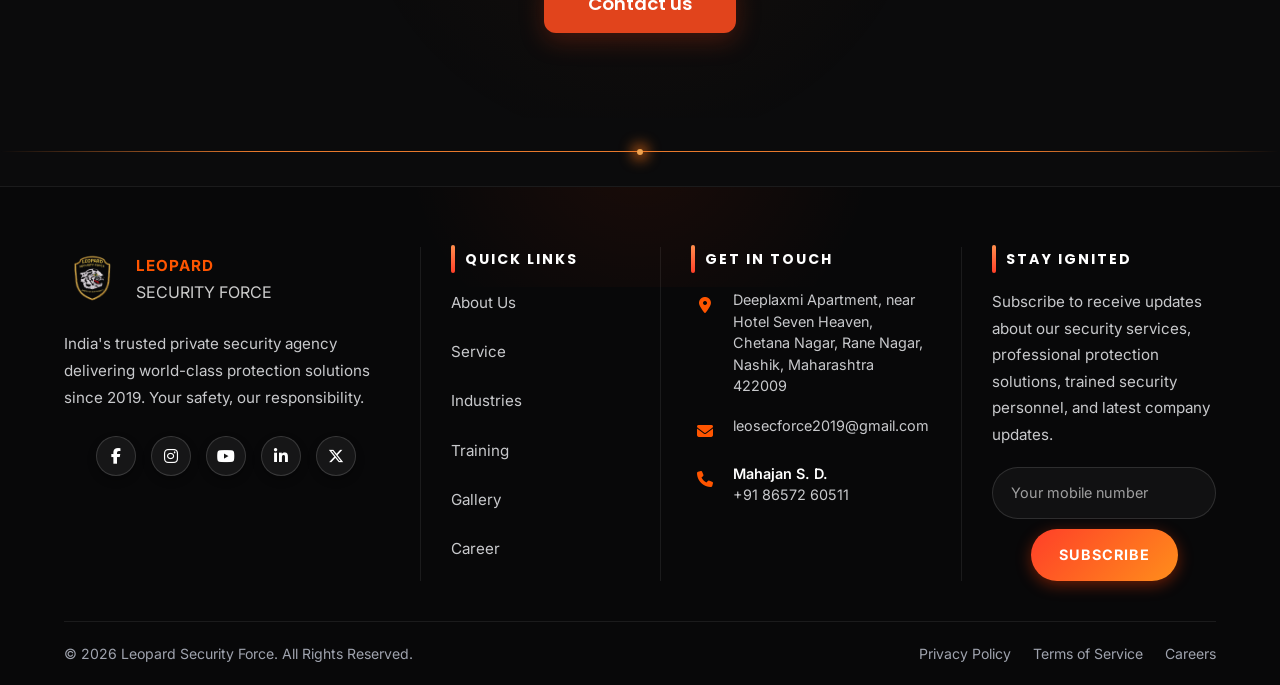
==== commit 699a7334: "Update index.html" ====
--- a/index.html
+++ b/index.html
@@ -1968,7 +1968,7 @@
           <div class="testimonial-author">
             <div class="testimonial-avatar">SM</div>
             <div>
-              <h4>Mr. Saurabh Mali</h4>
+              <h4>Mr. Mali</h4>
               <span>Client</span>
             </div>
           </div>
